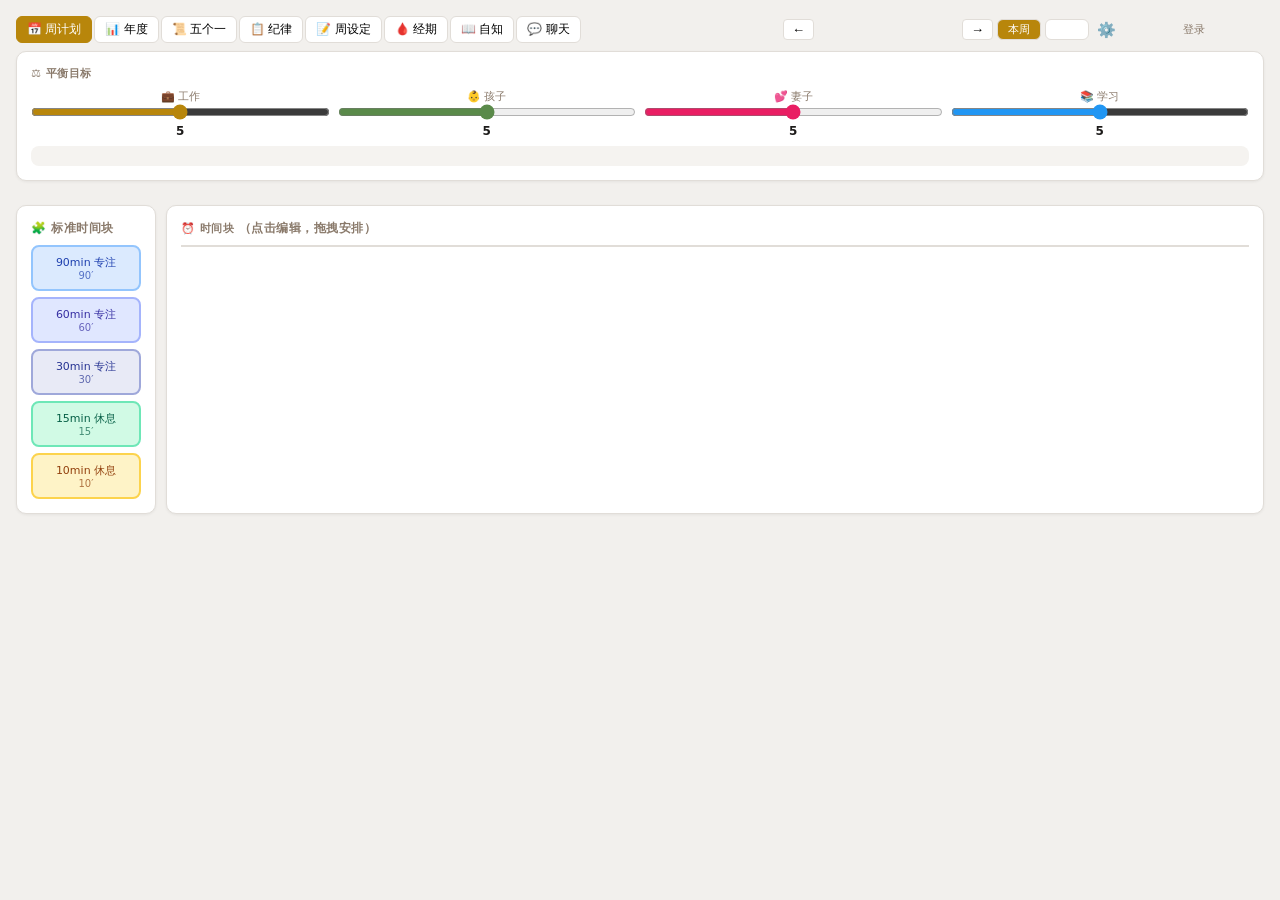
==== templates/index.html @ 62635a82 "初始化 A计划 移动端" ====
<!DOCTYPE html>
<html lang="zh-CN">
<head>
<meta charset="UTF-8">
<meta name="viewport" content="width=device-width, initial-scale=1.0, maximum-scale=1.0, user-scalable=no, viewport-fit=cover">
<title>A计划 - 时间管理</title>
<meta name="description" content="个人时间管理与夫妻协作应用">
<meta name="theme-color" content="#b8860b">
<meta name="apple-mobile-web-app-capable" content="yes">
<meta name="apple-mobile-web-app-status-bar-style" content="black-translucent">
<meta name="apple-mobile-web-app-title" content="A计划">
<link rel="manifest" href="/static/manifest.json">
<link rel="apple-touch-icon" href="/static/icons/icon-192.png">
<link href="https://fonts.googleapis.com/css2?family=Inter:opsz@14..32&display=swap" rel="stylesheet">
<link rel="stylesheet" href="/static/mobile.css">
<style>
:root {
  --bg: #f2f0ed;
  --card: #ffffff;
  --border: #e1ddd8;
  --text: #1d1b1a;
  --text2: #8a7a6b;
  --accent: #b8860b;
  --accent2: #9a7209;
  --save-color: #5a8a4a;
  --hour-bg: #f5f3f0;
  --hour-text: #7a6b58;
  --up-color: #f0e6d3;
  --down-color: #f5e0d0;
  --radius: 10px;
  --shadow: 0 1px 3px rgba(0,0,0,0.06);
}
* { margin: 0; padding: 0; box-sizing: border-box; }
body { font-family: system-ui, -apple-system, BlinkMacSystemFont, 'Segoe UI', sans-serif; background: var(--bg); color: var(--text); padding: 16px; font-size: 13px; -webkit-font-smoothing: antialiased; }

/* Layout */
.app { max-width: 1440px; margin: 0 auto; }
.header { margin-bottom: 8px; }
.week-nav { display: flex; align-items: center; gap: 8px; }
.week-nav button { background: var(--card); border: 1px solid var(--border); border-radius: 6px; padding: 4px 12px; cursor: pointer; font-size: 14px; }
.week-nav button:hover { background: var(--hour-bg); }
.week-nav span { font-weight: 500; min-width: 140px; text-align: center; }
.btn-primary { background: var(--accent); color: white; border: none; border-radius: 8px; padding: 6px 16px; cursor: pointer; font-size: 13px; font-weight:500; transition:opacity 0.15s; }
.btn-primary:hover { opacity:0.85; }
.btn-save { background: var(--save-color); color: white; border: none; border-radius: 8px; padding: 6px 16px; cursor: pointer; font-size: 13px; font-weight:500; transition:opacity 0.15s; }
.btn-save:hover { opacity:0.85; }

/* Grid layout: 3 columns */
.main-grid { display: grid; grid-template-columns: 280px 1fr 220px; gap: 12px; margin-bottom: 12px; }

/* Cards */
.card { background: var(--card); border: 1px solid var(--border); border-radius: var(--radius); padding: 14px; box-shadow: var(--shadow); }
.card-title { font-size: 11px; font-weight: 600; text-transform: uppercase; letter-spacing: 0.5px; color: var(--text2); margin-bottom: 8px; }

/* Top3 & Rules */
textarea.textarea-full { width: 100%; border: none; resize: vertical; font-size: 13px; line-height: 1.5; outline: none; font-family: inherit; background: transparent; min-height: 60px; }
textarea.textarea-full:focus { background: var(--hour-bg); border-radius: 4px; }
.text-sm { font-size: 12px; color: var(--text2); }
.ex-input { width:32px; padding:1px 2px; border:1px solid var(--border); border-radius:3px; font-size:11px; background:var(--card); color:var(--text); text-align:center; }
.ex-input::-webkit-inner-spin-button, .ex-input::-webkit-outer-spin-button { -webkit-appearance:none; margin:0; }
.ex-input[type=number] { -moz-appearance:textfield; }

/* Time Block Grid - Column-based layout */
.time-grid-wrap { overflow: auto; }
.tg-header { display: grid; grid-template-columns: 50px repeat(7, 1fr); background: var(--hour-bg); border-bottom: 2px solid var(--border); position: sticky; top: 0; z-index: 10; }
.tg-body { display: grid; grid-template-columns: 50px repeat(7, 1fr); position: relative; max-height: 600px; overflow-y: auto; overflow-x: hidden; }
.tg-body::-webkit-scrollbar { width: 6px; }
.tg-body::-webkit-scrollbar-thumb { background: var(--border); border-radius: 3px; }
.grid-header { font-weight: 500; font-size: 11px; text-align: center; padding: 6px 4px; border: 1px solid var(--border); background: var(--hour-bg); color: var(--text2); }
.tg-day-col { position: relative; border-left: 1px solid var(--border); min-height: 1080px; }
.tg-day-col:first-child { border-left: none; }
.tg-hour-bg { height: 60px; border-bottom: 1px solid var(--border); }
.tg-hour-bg:nth-child(even) { background: rgba(0,0,0,0.015); }
.tg-block { position: absolute; left: 2px; right: 2px; border-radius: 6px; padding: 2px 6px; font-size: 11px; overflow: hidden; cursor: pointer; border: 1px solid rgba(0,0,0,0.1); z-index: 5; transition: box-shadow 0.15s; }
.tg-block:hover { box-shadow: 0 2px 8px rgba(0,0,0,0.15); z-index: 6; }
.tg-block .block-label { font-weight: 500; white-space: nowrap; overflow: hidden; text-overflow: ellipsis; }
.tg-block .block-time { font-size: 9px; opacity: 0.7; }
.tg-block.focus_90 { background: #dbeafe; color: #1e40af; }
.tg-block.focus_60 { background: #e0e7ff; color: #3730a3; }
.tg-block.focus_30 { background: #e8eaf6; color: #283593; }
.tg-block.rest_15 { background: #d1fae5; color: #065f46; }
.tg-block.rest_10 { background: #fef3c7; color: #92400e; }
.tg-day-col.drag-over { background: rgba(184,134,11,0.05); }
.tg-snap-indicator { position: absolute; left: 0; right: 0; height: 2px; background: var(--accent); z-index: 8; pointer-events: none; box-shadow: 0 0 6px rgba(184,134,11,0.5); }
.tg-block .block-delete { display: none; position: absolute; top: -6px; right: -6px; width: 18px; height: 18px; border-radius: 50%; background: #ef4444; color: #fff; border: none; cursor: pointer; align-items: center; justify-content: center; font-size: 11px; line-height: 1; z-index: 10; padding: 0; box-shadow: 0 1px 3px rgba(0,0,0,0.3); }
.tg-block:hover .block-delete { display: flex; }
.tg-block.dragging { opacity: 0.4; }

/* Right sidebar */
.side-section { margin-bottom: 12px; }
.principle-item { padding: 6px 0; border-bottom: 1px solid var(--border); }
.principle-item:last-child { border-bottom: none; }
.principle-cat { font-size: 10px; font-weight: 600; color: var(--accent); text-transform: uppercase; }
.principle-content { font-size: 12px; margin-top: 2px; }
.principle-content textarea { width: 100%; border: none; resize: vertical; font-size: 12px; outline: none; font-family: inherit; background: transparent; min-height: 24px; }
.principle-content textarea:focus { background: var(--hour-bg); border-radius: 4px; }

/* Tabs */
.tabs { display: flex; gap: 4px; }
.tab-btn { padding: 6px 14px; border: 1px solid var(--border); background: var(--card); border-radius: 6px; cursor: pointer; font-size: 13px; }
.tab-btn.active { background: var(--accent); color: white; border-color: var(--accent); }
.tab-content { display: none; }
.tab-content.active { display: block; }
#tab-chat.active { display: flex; }

/* Annual list drag & drop */
.annual-list { min-height: 60px; }
.annual-item { display: flex; align-items: center; gap: 8px; padding: 6px 8px; border: 1px solid var(--border); border-radius: 6px; margin-bottom: 4px; background: var(--card); cursor: default; }
.annual-item:hover { background: var(--hour-bg); }
.annual-item.dragging { opacity: 0.4; }
.annual-item.drag-over { border-color: var(--accent); border-style: dashed; }
.drag-handle { cursor: grab; color: var(--text2); font-size: 16px; user-select: none; flex-shrink: 0; }
.drag-handle:active { cursor: grabbing; }
.annual-item textarea { flex: 1; border: none; resize: vertical; font-size: 13px; line-height: 1.5; outline: none; font-family: inherit; background: transparent; min-height: 24px; }
.annual-item textarea:focus { background: var(--bg); border-radius: 4px; }
.btn-remove { cursor: pointer; color: #ef4444; font-size: 16px; background: none; border: none; flex-shrink: 0; padding: 0 4px; }
.btn-remove:hover { color: #dc2626; }

/* Settings Modal */
.modal-overlay { display:none; position:fixed; inset:0; background:rgba(0,0,0,0.25); backdrop-filter:blur(2px); z-index:200; align-items:center; justify-content:center; }
.modal-overlay.show { display:flex; }
.modal { background:var(--card); border-radius:14px; padding:24px; max-width:540px; width:90%; max-height:80vh; overflow-y:auto; box-shadow:0 8px 40px rgba(0,0,0,0.12); border:1px solid var(--border); }
.modal h2 { font-size:17px; font-weight:600; margin-bottom:20px; }
.setting-group { margin-bottom:20px; }
.setting-group-title { font-size:11px; font-weight:600; text-transform:uppercase; letter-spacing:0.5px; color:var(--text2); margin-bottom:8px; }
.setting-row { display:flex; align-items:center; justify-content:space-between; padding:8px 0; border-bottom:1px solid var(--border); }
.setting-row:last-child { border-bottom:none; }
.setting-row label { font-size:13px; font-weight:450; }
.setting-row input, .setting-row select { width:100px; padding:6px 8px; border:1px solid var(--border); border-radius:6px; font-size:13px; font-family:inherit; background:var(--card); color:var(--text); }
.day-checkboxes { display:flex; gap:6px; }
.day-checkboxes label { font-size:12px; display:flex; align-items:center; gap:3px; cursor:pointer; padding:3px 6px; border-radius:6px; background:var(--hour-bg); }
.day-checkboxes input { width:auto; }

/* Toast */
.toast { position: fixed; bottom: 20px; right: 20px; background: #1a1d23; color: white; padding: 8px 16px; border-radius: 8px; font-size: 13px; opacity: 0; transition: opacity 0.3s; z-index: 100; }
.toast.show { opacity: 1; }

/* Current time indicator */
.now-line { position: absolute; left: 50px; right: 0; height: 0; border-top: 2px solid #ef4444; z-index: 5; pointer-events: none; }
.now-line::before { content: ''; position: absolute; left: -4px; top: -4px; width: 8px; height: 8px; background: #ef4444; border-radius: 50%; }

/* Legacy cell content - hidden in new layout */
.cell-content { display: none; }

/* Sync button */
.sync-btn { user-select: none; }
.sync-btn:hover { opacity: 0.8; transform: scale(1.1); }
.sync-btn:active { transform: scale(0.95); }

/* Cycle / PMS */
.pms-banner { margin-bottom:12px; border-left:4px solid #e91e63; background:#fdf2f4; }
.pms-banner .card-title { color:#c62828; }
.cycle-phase-box { display:flex; align-items:center; gap:10px; padding:10px 14px; border-radius:8px; margin-bottom:10px; font-size:13px; }
.cycle-phase-box.menstrual { background:#fce4ec; }
.cycle-phase-box.follicular { background:#e8f5e9; }
.cycle-phase-box.luteal { background:#f3e5f5; }
.cycle-phase-box.pms { background:#fce4ec; border-left:4px solid #e91e63; }
.cycle-phase-box.ovulatory { background:#fff3e0; }
.cycle-day { aspect-ratio:1; border-radius:6px; display:flex; flex-direction:column; align-items:center; justify-content:center; font-size:11px; position:relative; transition:transform 0.1s; cursor:default; }
.cycle-day:hover { transform:scale(1.1); z-index:10; }
.cycle-day.today { outline:2px solid #e53935; outline-offset:-2px; box-shadow:0 0 0 1px #e53935; }
.countdown-number { font-size:64px; font-weight:800; line-height:1; color:#e53935; animation:countdownFlip 0.6s ease-out; letter-spacing:-2px; }
@keyframes countdownFlip {
  0% { transform:scale(0.3) rotateX(90deg); opacity:0.3; }
  50% { transform:scale(1.2) rotateX(0deg); opacity:1; }
  100% { transform:scale(1) rotateX(0deg); }
}

/* Empty state for weeks */
.week-link { cursor: pointer; padding: 4px 8px; border-radius: 4px; }
.week-link:hover { background: var(--hour-bg); }

/* Chat */
.chat-msg { max-width:80%; padding:8px 12px; border-radius:12px; font-size:13px; line-height:1.5; word-break:break-word; }
.chat-msg.me { align-self:flex-end; background:var(--accent); color:#fff; border-bottom-right-radius:4px; }
.chat-msg.other { align-self:flex-start; background:var(--hour-bg); color:var(--text); border-bottom-left-radius:4px; }
.chat-msg .meta { font-size:10px; opacity:0.7; margin-top:4px; }
.chat-msg.me .meta { text-align:right; }
.chat-msg.other .meta { text-align:left; }
.chat-analysis-card { padding:12px; margin-bottom:8px; border-radius:8px; font-size:12px; line-height:1.5; }
.chat-analysis-card .score { font-size:24px; font-weight:700; text-align:center; }
.tag { display:inline-block; padding:2px 8px; border-radius:10px; font-size:11px; margin:2px; }
.chat-analysis-card .pattern { padding:6px 8px; margin:4px 0; border-left:3px solid; border-radius:4px; font-size:12px; }
.chat-analysis-card .suggestion { padding:8px; margin:6px 0; border-radius:6px; background:var(--bg); font-size:12px; border-left:3px solid var(--save-color); }

/* Voice Recording */
.voice-btn { display:flex;align-items:center;justify-content:center;width:36px;height:36px;border-radius:50%;border:1px solid var(--border);background:var(--card);cursor:pointer;font-size:16px;transition:all 0.2s;flex-shrink:0; }
.voice-btn:hover { background:var(--hour-bg); }
.voice-btn.recording { background:#e53935;color:#fff;border-color:#e53935;animation:voice-pulse 1s infinite; }
@keyframes voice-pulse { 0%,100%{box-shadow:0 0 0 0 rgba(229,57,53,0.4)} 50%{box-shadow:0 0 0 8px rgba(229,57,53,0)} }
.voice-timer { font-size:13px;font-weight:600;color:#e53935;font-variant-numeric:tabular-nums;min-width:40px; }
.voice-preview { display:flex;align-items:center;gap:8px;padding:6px 10px;background:var(--hour-bg);border-radius:8px;font-size:12px;flex:1; }
.voice-preview audio { height:32px;flex:1;min-width:0; }
.voice-msg { display:flex;align-items:flex-start;gap:8px;max-width:80%;padding:8px 12px;border-radius:12px;font-size:13px;line-height:1.5; }
.voice-msg.me { align-self:flex-end;background:var(--accent);color:#fff;border-bottom-right-radius:4px;flex-direction:row-reverse; }
.voice-msg.other { align-self:flex-start;background:var(--hour-bg);color:var(--text);border-bottom-left-radius:4px; }
.voice-msg audio { height:32px;flex:1;min-width:120px;border-radius:4px; }
.voice-msg audio::-webkit-media-controls-panel { background:transparent; }
.voice-msg .voice-trans { font-size:11px;opacity:0.85;margin-top:2px;word-break:break-word; }
.voice-msg .meta { font-size:10px;opacity:0.7;margin-top:2px; }
.voice-btn-wrapper { display:flex;align-items:center;gap:4px; }

/* Face-to-Face */
.ftf-bar { display:flex;align-items:center;gap:8px;padding:6px 10px;background:#f3e5f5;border-bottom:1px solid #ce93d8;font-size:12px;border-radius:8px 8px 0 0; }
.ftf-bar.active { background:#fce4ec;border-color:#e57373; }
.ftf-speaker-btn { padding:3px 10px;border-radius:12px;border:1px solid #ce93d8;background:#fff;cursor:pointer;font-size:11px;font-weight:500;transition:all 0.2s; }
.ftf-speaker-btn.male { border-color:#90caf9;color:#1565c0; }
.ftf-speaker-btn.female { border-color:#f48fb1;color:#c62828; }
.ftf-speaker-btn.active { background:#ce93d8;color:#fff; }
.ftf-speaker-btn.male.active { background:#1565c0;color:#fff; }
.ftf-speaker-btn.female.active { background:#c62828;color:#fff; }
.ftf-rec-btn { width:48px;height:48px;border-radius:50%;border:none;cursor:pointer;font-size:20px;transition:all 0.2s;flex-shrink:0; }
.ftf-rec-btn.idle { background:#e53935;color:#fff; }
.ftf-rec-btn.idle:hover { transform:scale(1.05); }
.ftf-rec-btn.recording { background:#b71c1c;color:#fff;animation:voice-pulse 1s infinite; }
.ftf-transcript-area { flex:1;overflow-y:auto;padding:6px 8px;display:flex;flex-direction:column;gap:4px;font-size:12px; }
.ftf-utterance { padding:4px 8px;border-radius:6px;max-width:85%; }
.ftf-utterance.male { align-self:flex-start;background:#e3f2fd;border-left:3px solid #1565c0; }
.ftf-utterance.female { align-self:flex-end;background:#fce4ec;border-right:3px solid #c62828; }
.ftf-utterance .speaker-label { font-size:10px;font-weight:600;opacity:0.7; }
.ftf-utterance .text { margin-top:1px; }
.ftf-msg { display:flex;align-items:center;gap:6px;padding:6px 8px;border-radius:6px;margin:2px 0;font-size:12px;border:1px solid var(--border);cursor:pointer;transition:background 0.1s; }
.ftf-msg:hover { background:var(--hour-bg); }
.ftf-msg.selected { border-color:#8e44ad;background:#f3e5f5; }
.ftf-msg .ftf-check { width:16px;height:16px;accent-color:#8e44ad;cursor:pointer;flex-shrink:0; }

/* FTF Recording View */
.ftf-rec-view { display:none;flex-direction:column;align-items:center;justify-content:center;flex:1;padding:20px;gap:12px;background:linear-gradient(180deg,#1a1a2e 0%,#16213e 100%); }
.ftf-rec-view .rec-header { display:flex;align-items:center;gap:12px;width:100%;max-width:400px; }
.ftf-rec-view .rec-speaker-btn { padding:6px 16px;border-radius:20px;border:1px solid rgba(255,255,255,0.3);background:rgba(255,255,255,0.1);color:#fff;cursor:pointer;font-size:12px;font-weight:500;transition:all 0.2s; }
.ftf-rec-view .rec-speaker-btn.male { border-color:rgba(100,180,255,0.5);color:#90caf9; }
.ftf-rec-view .rec-speaker-btn.female { border-color:rgba(255,100,150,0.5);color:#f48fb1; }
.ftf-rec-view .rec-speaker-btn.male.active { background:rgba(100,180,255,0.2); }
.ftf-rec-view .rec-speaker-btn.female.active { background:rgba(255,100,150,0.2); }
.ftf-rec-view .rec-timer { flex:1;text-align:center;font-size:32px;font-weight:300;color:#fff;letter-spacing:2px;font-variant-numeric:tabular-nums; }
.ftf-rec-view .rec-end-btn { width:44px;height:44px;border-radius:50%;border:3px solid #e53935;background:rgba(229,57,53,0.2);color:#e53935;font-size:18px;cursor:pointer;display:flex;align-items:center;justify-content:center;transition:all 0.2s;flex-shrink:0; }
.ftf-rec-view .rec-end-btn:hover { background:rgba(229,57,53,0.4);transform:scale(1.05); }
.ftf-rec-view .rec-waveform { width:100%;max-width:400px;height:160px;border-radius:12px;background:rgba(255,255,255,0.03);overflow:hidden; }
.ftf-rec-view .rec-waveform canvas { width:100%;height:100%; }
.ftf-rec-view .rec-transcript { width:100%;max-width:400px;max-height:120px;overflow-y:auto;padding:8px 12px;border-radius:8px;background:rgba(255,255,255,0.05);color:rgba(255,255,255,0.8);font-size:12px;line-height:1.6;min-height:40px; }
.ftf-rec-view .rec-transcript .interim { color:rgba(255,255,255,0.4);font-style:italic; }
.ftf-rec-view .rec-transcript .final { color:rgba(255,255,255,0.8); }

/* Responsive */
@media (max-width: 1024px) {
  .main-grid { grid-template-columns: 1fr; }
}
@media (max-width: 768px) {
  #tab-chat { flex-direction:column !important; }
  #tab-chat #chatAnalysis { width:100% !important; max-height:40vh; border-top:1px solid var(--border); }
  #chatTagBar { padding:4px 8px; font-size:11px; }
}

/* ── Palette preset blocks (draggable) ── */
.palette-preset { padding:8px 12px; border-radius:8px; cursor:grab; font-size:11px; font-weight:500; text-align:center; user-select:none; border:2px solid transparent; transition:all 0.15s; }
.palette-preset:active { cursor:grabbing; }
.palette-preset:hover { transform:translateY(-1px); box-shadow:0 2px 8px rgba(0,0,0,0.12); }
.palette-preset.focus-90 { background:#dbeafe; color:#1e40af; border-color:#93c5fd; }
.palette-preset.focus-60 { background:#e0e7ff; color:#3730a3; border-color:#a5b4fc; }
.palette-preset.focus-30 { background:#e8eaf6; color:#283593; border-color:#9fa8da; }
.palette-preset.rest-15 { background:#d1fae5; color:#065f46; border-color:#6ee7b7; }
.palette-preset.rest-10 { background:#fef3c7; color:#92400e; border-color:#fcd34d; }
.palette-preset .duration-badge { font-size:10px; opacity:0.7; font-weight:400; display:block; }
.palette-drop-zone { box-shadow:inset 0 0 0 2px var(--accent) !important; border-radius:3px; }
</style>
</head>
<body>
<!-- 移动端头部 -->
<div class="mobile-header" id="mobileHeader">
  <div class="mobile-header-title" id="mobileHeaderTitle">📅 周计划</div>
  <div class="mobile-header-actions">
    <button class="mobile-header-btn" onclick="saveAll()" title="保存">💾</button>
    <button class="mobile-header-btn" onclick="openSettings()" title="设置">⚙️</button>
  </div>
</div>

<!-- 移动端底部导航 -->
<div class="mobile-bottom-nav" id="mobileBottomNav">
  <div class="nav-item active" data-tab="week" onclick="switchMobileTab('week', this)">
    <span class="nav-icon">📅</span>
    <span class="nav-label">周计划</span>
  </div>
  <div class="nav-item" data-tab="annual" onclick="switchMobileTab('annual', this)">
    <span class="nav-icon">📊</span>
    <span class="nav-label">年度</span>
  </div>
  <div class="nav-item" data-tab="chat" onclick="switchMobileTab('chat', this)">
    <span class="nav-icon">💬</span>
    <span class="nav-label">聊天</span>
  </div>
  <div class="nav-item" data-tab="cycle" onclick="switchMobileTab('cycle', this)">
    <span class="nav-icon">🩸</span>
    <span class="nav-label">经期</span>
  </div>
  <div class="nav-item" data-tab="more" onclick="switchMobileTab('more', this)">
    <span class="nav-icon">☰</span>
    <span class="nav-label">更多</span>
  </div>
</div>

<!-- 移动端更多菜单弹窗 -->
<div id="mobileMoreMenu" class="modal-overlay" style="align-items:flex-end;">
  <div class="modal" style="border-radius:16px 16px 0 0;max-height:70vh;margin:0;position:fixed;bottom:60px;left:0;right:0;">
    <div style="padding:16px;">
      <div style="width:40px;height:4px;background:var(--border);border-radius:2px;margin:0 auto 16px;"></div>
      <div style="display:grid;grid-template-columns:repeat(4,1fr);gap:12px;">
        <div class="nav-item" onclick="switchMobileTab('principles', this);closeMobileMoreMenu();">
          <span class="nav-icon">📜</span>
          <span class="nav-label">五个一</span>
        </div>
        <div class="nav-item" onclick="switchMobileTab('discipline', this);closeMobileMoreMenu();">
          <span class="nav-icon">📋</span>
          <span class="nav-label">纪律</span>
        </div>
        <div class="nav-item" onclick="switchMobileTab('weekconfig', this);closeMobileMoreMenu();">
          <span class="nav-icon">📝</span>
          <span class="nav-label">周设定</span>
        </div>
        <div class="nav-item" onclick="switchMobileTab('selfknow', this);closeMobileMoreMenu();">
          <span class="nav-icon">📖</span>
          <span class="nav-label">自知</span>
        </div>
        <div class="nav-item" onclick="switchMobileTab('couple-goals', this);closeMobileMoreMenu();">
          <span class="nav-icon">🎯</span>
          <span class="nav-label">夫妻目标</span>
        </div>
        <div class="nav-item" onclick="switchMobileTab('couple-calendar', this);closeMobileMoreMenu();">
          <span class="nav-icon">📅</span>
          <span class="nav-label">共同日历</span>
        </div>
        <div class="nav-item" onclick="switchMobileTab('agreements', this);closeMobileMoreMenu();">
          <span class="nav-icon">🤝</span>
          <span class="nav-label">夫妻约定</span>
        </div>
        <div class="nav-item" onclick="openSettings();closeMobileMoreMenu();">
          <span class="nav-icon">⚙️</span>
          <span class="nav-label">设置</span>
        </div>
      </div>
    </div>
  </div>
</div>

<!-- Toast 通知 -->
<div id="mobileToast" class="mobile-toast"></div>
<div class="app">
  <!-- Header + Tabs merged -->
  <div class="header" style="display:flex;align-items:center;gap:8px;flex-wrap:wrap;">
    <div class="tabs" style="display:flex;gap:2px;flex-wrap:wrap;">
      <button class="tab-btn active" onclick="switchTab('week', this)" style="padding:4px 10px;font-size:12px;">📅 周计划</button>
      <button class="tab-btn" onclick="switchTab('annual', this)" style="padding:4px 10px;font-size:12px;">📊 年度</button>
      <button class="tab-btn" onclick="switchTab('principles', this)" style="padding:4px 10px;font-size:12px;">📜 五个一</button>
      <button class="tab-btn" onclick="switchTab('discipline', this)" style="padding:4px 10px;font-size:12px;">📋 纪律</button>
      <button class="tab-btn" onclick="switchTab('weekconfig', this)" style="padding:4px 10px;font-size:12px;">📝 周设定</button>
      <button class="tab-btn" onclick="switchTab('cycle', this)" style="padding:4px 10px;font-size:12px;">🩸 经期</button>
      <button class="tab-btn" onclick="switchTab('selfknow', this)" style="padding:4px 10px;font-size:12px;">📖 自知</button>
      <button class="tab-btn" onclick="switchTab('chat', this)" style="padding:4px 10px;font-size:12px;">💬 聊天</button>
    </div>
    <div class="week-nav" style="display:flex;align-items:center;gap:4px;margin-left:auto;font-size:12px;">
      <button onclick="navWeek(-1)" style="background:var(--card);border:1px solid var(--border);border-radius:4px;padding:2px 8px;cursor:pointer;font-size:13px;">←</button>
      <span id="weekDisplay" style="font-size:11px;white-space:nowrap;"></span>
      <button onclick="navWeek(1)" style="background:var(--card);border:1px solid var(--border);border-radius:4px;padding:2px 8px;cursor:pointer;font-size:13px;">→</button>
      <button onclick="goToday()" class="btn-primary" style="padding:2px 10px;font-size:11px;background:var(--accent);color:#fff;">本周</button>
      <button onclick="saveAll()" class="btn-save" style="padding:2px 10px;font-size:11px;">保存</button>
      <span id="autoSaveIndicator" style="font-size:10px;color:var(--text2);display:none;">⏺</span>
      <button onclick="openSettings()" style="background:none;border:none;cursor:pointer;font-size:15px;padding:1px 4px;" title="设置">⚙️</button>
      <span id="authDisplay" style="font-size:11px;color:var(--text2);cursor:pointer;white-space:nowrap;" onclick="showLogin()">登录</span>
    </div>
  </div>

  <!-- Tab: Week Plan -->
  <div id="tab-week" class="tab-content active">

    <!-- Balance Section -->
    <div class="card" style="margin-bottom:12px;">
      <div class="card-title">⚖️ 平衡目标</div>
      <div style="display:grid;grid-template-columns:repeat(4,1fr);gap:8px;margin-bottom:8px;">
        <div style="text-align:center;">
          <div style="font-size:11px;color:var(--text2);">💼 工作</div>
          <input type="range" class="balance-slider" data-dim="work" min="0" max="10" value="5" style="width:100%;accent-color:var(--accent);">
          <span class="balance-val" style="font-size:12px;font-weight:600;">5</span>
        </div>
        <div style="text-align:center;">
          <div style="font-size:11px;color:var(--text2);">👶 孩子</div>
          <input type="range" class="balance-slider" data-dim="kids" min="0" max="10" value="5" style="width:100%;accent-color:var(--save-color);">
          <span class="balance-val" style="font-size:12px;font-weight:600;">5</span>
        </div>
        <div style="text-align:center;">
          <div style="font-size:11px;color:var(--text2);">💕 妻子</div>
          <input type="range" class="balance-slider" data-dim="wife" min="0" max="10" value="5" style="width:100%;accent-color:#e91e63;">
          <span class="balance-val" style="font-size:12px;font-weight:600;">5</span>
        </div>
        <div style="text-align:center;">
          <div style="font-size:11px;color:var(--text2);">📚 学习</div>
          <input type="range" class="balance-slider" data-dim="learn" min="0" max="10" value="5" style="width:100%;accent-color:#2196f3;">
          <span class="balance-val" style="font-size:12px;font-weight:600;">5</span>
        </div>
      </div>
      <div id="balanceAdvice" style="background:var(--hour-bg);border-radius:8px;padding:10px 14px;font-size:12px;line-height:1.6;color:var(--text);"></div>
    </div>

    <!-- Partner + AI toolbar -->
    <div style="display:flex;gap:8px;margin-bottom:12px;" id="partnerToolbar">
      <button id="togglePartnerView" onclick="togglePartnerView()" class="btn-primary" style="background:var(--text2);display:none;font-size:12px;">👥 伴侣日程</button>
      <button onclick="requestAiAdvice()" style="background:var(--card);border:1px solid var(--border);border-radius:8px;padding:6px 14px;cursor:pointer;font-size:12px;display:none;" id="aiAdviceBtn">🤖 AI 生活建议</button>
    </div>
    <div id="aiAdviceResult" class="card" style="display:none;margin-bottom:12px;border-left:4px solid var(--accent);">
      <div class="card-title">🤖 AI 建议</div>
      <div id="aiAdviceContent" style="font-size:13px;line-height:1.7;"></div>
    </div>
    <div id="partnerScheduleCard" class="card" style="display:none;margin-bottom:12px;">
      <div class="card-title">👥 双方同步概览</div>
      <div id="partnerScheduleContent" style="font-size:12px;line-height:1.6;"></div>
    </div>

    <!-- PMS Alert Banner -->
    <div id="pmsAlert" class="card pms-banner" style="display:none;">
      <div class="card-title">🩸 经前综合征预警期</div>
      <div id="pmsSuggestion" style="font-size:13px;line-height:1.6;"></div>
    </div>

    <!-- Preset Block Palette + Time Grid side by side -->
    <div style="display:flex;gap:10px;margin-bottom:12px;">
      <div class="card" style="margin:0;width:140px;flex-shrink:0;align-self:flex-start;">
        <div class="card-title" style="margin-bottom:8px;font-size:12px;">🧩 标准时间块</div>
        <div style="display:flex;flex-direction:column;gap:6px;">
          <div class="palette-preset focus-90" draggable="true"
            ondragstart="paletteDragStart(event,'focus_90',90,'90min 专注')">
            90min 专注 <span class="duration-badge">90′</span>
          </div>
          <div class="palette-preset focus-60" draggable="true"
            ondragstart="paletteDragStart(event,'focus_60',60,'60min 专注')">
            60min 专注 <span class="duration-badge">60′</span>
          </div>
          <div class="palette-preset focus-30" draggable="true"
            ondragstart="paletteDragStart(event,'focus_30',30,'30min 专注')">
            30min 专注 <span class="duration-badge">30′</span>
          </div>
          <div class="palette-preset rest-15" draggable="true"
            ondragstart="paletteDragStart(event,'rest_15',15,'15min 休息')">
            15min 休息 <span class="duration-badge">15′</span>
          </div>
          <div class="palette-preset rest-10" draggable="true"
            ondragstart="paletteDragStart(event,'rest_10',10,'10min 休息')">
            10min 休息 <span class="duration-badge">10′</span>
          </div>
        </div>
      </div>

      <!-- Time Block Grid -->
      <div class="card" style="margin:0;flex:1;">
        <div class="card-title" style="margin-bottom:8px;">⏰ 时间块 <span class="text-sm">（点击编辑，拖拽安排）</span></div>
        <div class="time-grid-wrap">
          <div class="tg-header" id="tgHeader"></div>
          <div class="tg-body" id="tgBody"></div>
        </div>
      </div>
    </div>
  </div>

  <!-- Tab: Annual Plan -->
  <div id="tab-annual" class="tab-content">
    <!-- Annual Timeline -->
    <div class="card" style="margin-bottom:12px;">
      <div class="card-title">📅 年度时间轴</div>
      <div id="annualTimeline" style="padding:4px 0;"></div>
    </div>
    <!-- Countdown Card -->
    <div class="card" style="margin-bottom:12px;" id="countdownCard">
      <div id="annualCountdown" style="text-align:center;"></div>
    </div>
    <!-- Goals -->
    <div class="card">
      <div class="card-title">📊 年度战略规划 <span class="text-sm">（拖动 ⠿ 调整优先级）</span></div>
      <div id="annualEditor" class="annual-list"></div>
      <div style="display:flex;gap:8px;margin-top:8px;">
        <button onclick="addAnnualItem()" class="btn-primary">+ 新增事项</button>
        <button onclick="saveAnnual()" class="btn-save">💾 保存</button>
      </div>
    </div>
  </div>

  <!-- Tab: Principles (五个一) -->
  <div id="tab-principles" class="tab-content">
    <div class="card">
      <div class="card-title">📜 五个一</div>
      <div id="principlesEditor"></div>
      <button onclick="savePrinciples()" class="btn-primary" style="margin-top:8px;">保存</button>
    </div>
  </div>

  <!-- Tab: Discipline -->
  <div id="tab-discipline" class="tab-content">
    <div class="card">
      <div class="card-title">📋 纪律 <span class="text-sm">— 本周遵循的原则与行为准则</span></div>
      <textarea id="rules" class="textarea-full" rows="20" placeholder="写下本周要遵循的纪律和原则...

例如：
• 工作日5:30起床
• 每天陪孩子30分钟
• 每周和妻子有一次深度对话
• 不刷短视频
• 每日15分钟冥想
• 工作90min+休息15min节奏"></textarea>
      <div style="margin-top:12px;display:flex;gap:8px;">
        <button onclick="saveAll()" class="btn-save">💾 保存</button>
      </div>
    </div>
  </div>

  <!-- Tab: Week Config -->
  <div id="tab-weekconfig" class="tab-content">
    <div class="main-grid" style="grid-template-columns:1fr 1fr;">
      <div class="card">
        <div class="card-title">🎯 Top 3 优先级</div>
        <textarea id="top3" class="textarea-full" rows="4" placeholder="本周最重要的三件事..."></textarea>
      </div>
      <div class="card">
        <div class="card-title">🏷️ 本周主题</div>
        <textarea id="theme" class="textarea-full" rows="1" placeholder="如：世事练达"></textarea>
        <div class="card-title" style="margin-top:12px;">🚫 Stop List / Anti-ADHD</div>
        <textarea id="antiAdhd" class="textarea-full" rows="3" placeholder="每日检查手机使用时间、不追热点..."></textarea>
      </div>
    </div>
    <div class="main-grid" style="grid-template-columns:1fr 1fr;margin-top:12px;">
      <div class="card">
        <div class="card-title">🏃 运动 <span class="text-sm" id="exerciseProgressText">0 / 100 min</span></div>
        <div style="display:flex;align-items:center;gap:4px;font-size:11px;flex-wrap:wrap;">
          <span>目标</span><input id="exerciseTarget" type="number" value="100" style="width:36px;padding:1px 2px;border:1px solid var(--border);border-radius:3px;font-size:11px;background:var(--card);color:var(--text);">
          <span id="exerciseInputs" style="display:flex;gap:4px;flex:1;justify-content:space-between;"></span>
          <span id="exercisePercent" style="color:var(--text2);min-width:30px;">0%</span>
        </div>
        <div style="background:var(--hour-bg);border-radius:4px;height:6px;overflow:hidden;margin-top:3px;">
          <div id="exerciseBar" style="background:var(--save-color);height:100%;width:0%;border-radius:4px;transition:width 0.3s;"></div>
        </div>
      </div>
      <div class="card">
        <div class="card-title">📝 周备忘</div>
        <textarea id="weeklyNote" class="textarea-full" rows="6" placeholder="其他备忘事项..."></textarea>
      </div>
    </div>
    <div style="margin-top:12px;display:flex;gap:8px;justify-content:flex-end;">
      <button onclick="saveAll()" class="btn-save">💾 保存</button>
    </div>
  </div>

  <!-- Tab: Cycle -->
  <div id="tab-cycle" class="tab-content">
    <div class="main-grid" style="grid-template-columns:1fr 1fr;">
      <div class="card">
        <div class="card-title"><span id="cycleTitleIcon">🩸</span> <span id="cycleStatusTitle">当前周期状态</span></div>
        <div id="cycleStatus">
          <div style="font-size:13px;color:var(--text2);padding:20px;text-align:center;">没有经期记录，点击右侧开始记录</div>
        </div>

        <div class="card-title" style="margin-top:12px;">📅 预测</div>
        <div id="cyclePredictions" style="font-size:13px;line-height:1.8;">
          <div style="color:var(--text2);">需要经期记录才能预测</div>
        </div>
      </div>

      <div class="card">
        <div class="card-title">➕ <span id="cycleRecordTitle">记录经期</span></div>
        <div style="display:flex;flex-direction:column;gap:8px;font-size:13px;">
          <div style="display:flex;align-items:center;gap:8px;">
            <label style="min-width:70px;">开始日期</label>
            <input id="cycleStartDate" type="date" style="flex:1;padding:4px 8px;border:1px solid var(--border);border-radius:4px;font-size:13px;font-family:inherit;background:var(--card);color:var(--text);">
          </div>
          <div style="display:flex;align-items:center;gap:8px;">
            <label style="min-width:70px;">经期天数</label>
            <input id="cyclePeriodLength" type="number" value="5" min="1" max="15" style="width:60px;padding:4px 8px;border:1px solid var(--border);border-radius:4px;font-size:13px;">
          </div>
          <div style="display:flex;align-items:center;gap:8px;">
            <label style="min-width:70px;">周期天数</label>
            <input id="cycleLength" type="number" value="28" min="20" max="45" style="width:60px;padding:4px 8px;border:1px solid var(--border);border-radius:4px;font-size:13px;">
          </div>
          <div style="display:flex;align-items:center;gap:8px;">
            <label style="min-width:70px;">备注</label>
            <input id="cycleNotes" type="text" placeholder="情绪、身体状态..." style="flex:1;padding:4px 8px;border:1px solid var(--border);border-radius:4px;font-size:13px;font-family:inherit;background:var(--card);color:var(--text);">
          </div>
          <button onclick="saveCycleRecord()" class="btn-save">💾 保存记录</button>
        </div>

        <div class="card-title" style="margin-top:12px;">📋 历史记录</div>
        <div id="cycleHistory" style="font-size:13px;max-height:200px;overflow-y:auto;"></div>
      </div>
    </div>

    <div class="card" style="margin-top:12px;">
      <div class="card-title">💡 各阶段行为建议</div>
      <div style="display:grid;grid-template-columns:repeat(auto-fit,minmax(200px,1fr));gap:8px;font-size:12px;line-height:1.5;">
        <div style="background:#fce4ec;padding:8px 10px;border-radius:6px;"><strong>经期（第1-5天）：</strong>多休息，避免劳累，准备暖宝宝和红糖水</div>
        <div style="background:#e8f5e9;padding:8px 10px;border-radius:6px;"><strong>卵泡期（第6-13天）：</strong>精力充沛，适合共同规划、深度交流</div>
        <div style="background:#fff3e0;padding:8px 10px;border-radius:6px;"><strong>排卵期（第14天）：</strong>情绪积极，适合约会和亲密互动</div>
        <div style="background:#f3e5f5;padding:8px 10px;border-radius:6px;"><strong>黄体期（第15-28天）：</strong>易疲劳烦躁，多包容，避免争论敏感话题</div>
      </div>
    </div>

    <!-- Monthly Timeline Card -->
    <div class="card" style="margin-top:12px;" id="monthlyTimelineCard">
      <div class="card-title">📅 月度周期时间轴</div>
      <div id="monthlyTimeline" style="font-size:13px;color:var(--text2);text-align:center;padding:20px 0;">记录经期后显示</div>
    </div>
  </div>

  <!-- Tab: Self-Knowledge -->
  <div id="tab-selfknow" class="tab-content">
    <div class="card">
      <div class="card-title">📖 人必要自知</div>
      <div id="selfknowEditor"></div>
      <button onclick="saveSelfKnowledge()" class="btn-primary" style="margin-top:8px;">保存</button>
    </div>
  </div>

  <!-- Tab: Chat (side-by-side) -->
  <div id="tab-chat" class="tab-content" style="flex-direction:row;height:calc(100vh - 60px);gap:0;">
    <!-- Left: chat messages + input -->
    <div style="flex:1;display:flex;flex-direction:column;min-width:0;border-right:1px solid var(--border);">
      <!-- Face-to-Face bar -->
      <div id="ftfBar" class="ftf-bar" style="display:none;">
        <button id="ftfSpeakerBtn" class="ftf-speaker-btn male active" onclick="toggleFtfSpeaker()">👨 永鑫</button>
        <button id="ftfStartBtn" class="ftf-rec-btn idle" onclick="startFtfRecording()" title="开始录音">🎤</button>
        <span style="font-size:11px;color:var(--text2);flex:1;">点击🎤开始，切换发言人</span>
        <button id="ftfEndBtn" class="btn-primary" style="padding:3px 10px;font-size:11px;background:#e53935;display:none;" onclick="stopFtfRecording()">⏹ 结束</button>
        <div id="ftfSrWarn" style="display:none;width:100%;font-size:10px;color:#e65100;padding:2px 4px;">⚠️ 语音转文字不可用，录音后可手动输入文字</div>
      </div>
      <!-- Chat messages -->
      <div id="chatMessages" style="flex:1;overflow-y:auto;padding:8px;display:flex;flex-direction:column;gap:6px;"></div>
      <!-- FTF recording view (phone-like recording UI) -->
      <div id="ftfRecordingView" class="ftf-rec-view">
        <div class="rec-header">
          <div id="recSpeakerBtn" class="rec-speaker-btn male active" onclick="toggleFtfSpeaker()">👨 永鑫</div>
          <div id="recTimer" class="rec-timer">0:00</div>
          <button id="recEndBtn" class="rec-end-btn" onclick="stopFtfRecording()">⏹</button>
        </div>
        <div class="rec-waveform">
          <canvas id="recWaveform"></canvas>
        </div>
        <div id="recTranscript" class="rec-transcript">
          <div class="interim">等待语音输入...</div>
        </div>
      </div>
      <!-- FTF transcript area (shown in FTF mode) -->
      <div id="ftfTranscript" class="ftf-transcript-area" style="display:none;border-top:1px solid var(--border);"></div>
      <!-- Voice recording preview -->
      <div id="voicePreview" style="display:none;padding:6px 8px;border-top:1px solid var(--border);background:var(--card);align-items:center;gap:8px;">
        <div class="voice-preview">
          <audio id="voicePreviewAudio" controls></audio>
          <span id="voicePreviewTrans" style="font-size:11px;color:var(--text2);flex:1;"></span>
        </div>
        <button onclick="cancelVoiceMsg()" style="background:none;border:none;cursor:pointer;font-size:11px;color:var(--text2);">取消</button>
        <button onclick="sendVoiceMsg()" class="btn-primary" style="padding:4px 12px;font-size:11px;">发送</button>
      </div>
      <!-- Emotion Tags Bar (independent from analysis) -->
      <div id="chatTagBar" style="display:none;padding:4px 12px;border-top:1px solid var(--border);background:var(--hour-bg);align-items:center;gap:6px;flex-wrap:wrap;">
        <span style="font-size:10px;color:var(--text2);font-weight:600;white-space:nowrap;">🏷️</span>
        <div id="chatTagList" style="display:flex;flex-wrap:wrap;gap:4px;"></div>
      </div>
      <!-- Translate mode toggle -->
      <div id="chatTranslateBar" style="display:none;padding:4px 12px;border-top:1px solid var(--border);background:var(--card);align-items:center;gap:6px;">
        <span style="font-size:11px;color:var(--text2);white-space:nowrap;">🔄 翻译:</span>
        <button class="translate-mode-btn active" data-mode="off" onclick="setTranslateMode('off')" style="flex:1;padding:4px 8px;border:1px solid var(--border);border-radius:6px;font-size:11px;cursor:pointer;background:var(--accent);color:#fff;font-weight:600;">关闭</button>
        <button class="translate-mode-btn" data-mode="male_to_female" onclick="setTranslateMode('male_to_female')" style="flex:1;padding:4px 8px;border:1px solid var(--border);border-radius:6px;font-size:11px;cursor:pointer;background:var(--bg);color:var(--text);">直男→Lady</button>
        <button class="translate-mode-btn" data-mode="female_to_male" onclick="setTranslateMode('female_to_male')" style="flex:1;padding:4px 8px;border:1px solid var(--border);border-radius:6px;font-size:11px;cursor:pointer;background:var(--bg);color:var(--text);">Lady→直男</button>
      </div>
      <!-- Input area -->
      <div style="display:flex;gap:6px;padding:8px;border-top:1px solid var(--border);background:var(--card);align-items:flex-end;">
        <textarea id="chatInput" rows="2" placeholder="输入消息..." style="flex:1;padding:8px;border:1px solid var(--border);border-radius:8px;font-size:13px;font-family:inherit;resize:none;outline:none;background:var(--bg);color:var(--text);"></textarea>
        <div style="display:flex;flex-direction:column;gap:4px;">
          <div class="voice-btn-wrapper">
            <button id="voiceBtn" class="voice-btn" onclick="toggleVoiceRecord()" title="语音">🎤</button>
            <button id="ftfToggleBtn" class="voice-btn" onclick="toggleFtfMode()" title="面对面模式">📢</button>
          </div>
          <button id="chatSendBtn" onclick="sendChatMsg()" class="btn-primary" style="padding:6px 14px;font-size:12px;">发送</button>
          <button id="chatAnalyzeBtn" onclick="doChatAnalysis()" class="btn-primary" style="padding:6px 14px;font-size:12px;background:#8e44ad;">🤖 分析</button>
        </div>
        <div id="voiceTimer" class="voice-timer" style="display:none;"></div>
      </div>
    </div>
    <!-- Right: AI analysis + FTF sessions (always visible) -->
    <div style="flex:1;overflow-y:auto;padding:12px;background:var(--card);display:flex;flex-direction:column;gap:12px;min-width:0;">
      <!-- AI Analysis -->
      <div id="chatAnalysis">
        <div style="text-align:center;padding:40px 16px;color:var(--text2);font-size:13px;line-height:1.8;">
          <div style="font-size:32px;margin-bottom:12px;">🤖</div>
          点击「分析」按钮获取<br>AI 沟通分析与建议
        </div>
      </div>
      <!-- FTF Sessions -->
      <div id="ftfSessionsPanel">
        <div style="display:flex;align-items:center;justify-content:space-between;margin-bottom:6px;">
          <strong style="font-size:13px;">📢 面对面录音</strong>
          <button onclick="loadFtfSessions()" style="background:none;border:none;cursor:pointer;font-size:11px;color:var(--accent);">↻ 刷新</button>
        </div>
        <div id="ftfSessionsList" style="font-size:12px;color:var(--text2);text-align:center;padding:16px 0;">
          暂无录音记录
        </div>
        <button onclick="analyzeSelectedFtf()" class="btn-primary" style="width:100%;padding:4px 8px;font-size:11px;background:#8e44ad;margin-top:4px;">🤖 分析选中录音</button>
      </div>
    </div>
  </div>
</div>

<!-- Login/Register Modal -->
<div id="loginModal" class="modal-overlay">
  <div class="modal" style="max-width:360px;">
    <h2 id="loginTitle">登录</h2>
    <div style="display:flex;flex-direction:column;gap:10px;font-size:13px;">
      <input id="loginUsername" type="text" placeholder="用户名" style="padding:8px 10px;border:1px solid var(--border);border-radius:6px;font-size:14px;font-family:inherit;">
      <input id="loginPassword" type="password" placeholder="密码" style="padding:8px 10px;border:1px solid var(--border);border-radius:6px;font-size:14px;font-family:inherit;">
      <div id="loginError" style="color:#e53935;font-size:12px;display:none;"></div>
      <div style="display:flex;gap:8px;">
        <button id="loginBtn" onclick="doLogin()" class="btn-primary" style="flex:1;">登录</button>
        <button id="switchLoginMode" onclick="switchLoginMode()" style="background:none;border:none;color:var(--accent);cursor:pointer;font-size:12px;">注册账号</button>
      </div>
    </div>
    <div style="margin-top:12px;display:flex;gap:8px;">
      <button onclick="closeLogin()" class="btn-primary" style="background:var(--text2);flex:1;">关闭</button>
    </div>
  </div>
</div>

<!-- Settings Modal -->
<div id="settingsModal" class="modal-overlay">
  <div class="modal">
    <h2>⚙️ 设置</h2>

    <div class="setting-group">
      <div class="setting-group-title">⏰ 工作时间</div>
      <div class="setting-row">
        <label>最早到岗</label>
        <select id="setWorkStartEarliest">
          <option value="07:00">7:00</option>
          <option value="07:30">7:30</option>
          <option value="08:00">8:00</option>
          <option value="08:30">8:30</option>
          <option value="09:00">9:00</option>
        </select>
      </div>
      <div class="setting-row">
        <label>最迟到岗</label>
        <select id="setWorkStartLatest">
          <option value="08:00">8:00</option>
          <option value="08:30">8:30</option>
          <option value="09:00">9:00</option>
          <option value="09:30">9:30</option>
          <option value="10:00">10:00</option>
        </select>
      </div>
      <div class="setting-row">
        <label>每日工时（小时）</label>
        <input id="setWorkHours" type="number" step="0.5" min="4" max="12" value="8.5">
      </div>
      <div class="setting-row">
        <label>工作日</label>
        <div class="day-checkboxes" id="setWorkDays"></div>
      </div>
    </div>

    <div class="setting-group">
      <div class="setting-group-title">🎯 工作节奏 (90-15 原则)</div>
      <div class="setting-row">
        <label>专注时长（分）</label>
        <input id="setFocusMin" type="number" min="15" max="180" value="90">
      </div>
      <div class="setting-row">
        <label>休息时长（分）</label>
        <input id="setBreakMin" type="number" min="5" max="60" value="15">
      </div>
    </div>

    <div class="setting-group">
      <div class="setting-group-title">🩸 经期默认值</div>
      <div class="setting-row">
        <label>平均周期（天）</label>
        <input id="setCycleAvgLength" type="number" min="20" max="45" value="28">
      </div>
      <div class="setting-row">
        <label>经期天数</label>
        <input id="setCyclePeriodLength" type="number" min="1" max="15" value="5">
      </div>
    </div>

    <div class="setting-group">
      <div class="setting-group-title">👤 账户</div>
      <div class="setting-row">
        <label>我的邀请码</label>
        <span id="inviteCodeDisplay" style="font-size:13px;font-weight:600;color:var(--accent);">（登录后显示）</span>
      </div>
      <div class="setting-row">
        <label>绑定伙伴</label>
        <div style="display:flex;gap:4px;flex:1;max-width:200px;">
          <input id="partnerInviteCode" type="text" placeholder="输入对方的邀请码" style="flex:1;padding:4px 6px;border:1px solid var(--border);border-radius:4px;font-size:12px;font-family:inherit;">
          <button onclick="doBindPartner()" class="btn-primary" style="padding:4px 10px;font-size:12px;">绑定</button>
        </div>
      </div>
      <div id="partnerInfo" class="setting-row" style="display:none;">
        <label>已绑定</label>
        <span id="partnerName" style="font-size:13px;"></span>
        <button onclick="doUnbindPartner()" style="background:none;border:none;color:#e53935;cursor:pointer;font-size:12px;">解绑</button>
      </div>
      <div class="setting-row">
        <label></label>
        <button onclick="logout()" style="background:none;border:none;color:var(--text2);cursor:pointer;font-size:12px;text-decoration:underline;">退出登录</button>
      </div>
    </div>

    <div class="setting-group">
      <div class="setting-group-title">📋 我的背景</div>
      <div class="setting-row" style="flex-direction:column;align-items:stretch;gap:4px;">
        <label>性别</label>
        <select id="bgGender" style="padding:6px 8px;border:1px solid var(--border);border-radius:6px;font-size:13px;font-family:inherit;background:var(--card);color:var(--text);max-width:120px;">
          <option value="male">男</option>
          <option value="female">女</option>
        </select>
      </div>
      <div class="setting-row" style="flex-direction:column;align-items:stretch;gap:4px;">
        <label>角色 / 身份</label>
        <input id="bgRole" type="text" placeholder="如：上班族、全职带娃..." style="padding:6px 8px;border:1px solid var(--border);border-radius:6px;font-size:13px;font-family:inherit;">
      </div>
      <div class="setting-row" style="flex-direction:column;align-items:stretch;gap:4px;">
        <label>我的需求 / 注意事项</label>
        <textarea id="bgNeeds" rows="2" placeholder="如：需要早起、压力大时需要空间..." style="padding:6px 8px;border:1px solid var(--border);border-radius:6px;font-size:13px;font-family:inherit;resize:vertical;"></textarea>
      </div>
    </div>

    <div id="partnerBgSection" class="setting-group" style="display:none;">
      <div class="setting-group-title">📋 伴侣的背景</div>
      <div id="partnerBgDisplay" style="font-size:13px;line-height:1.6;padding:8px;background:var(--hour-bg);border-radius:6px;"></div>
    </div>

    <div style="display:flex;gap:8px;margin-top:16px;">
      <button onclick="saveSettings()" class="btn-save">💾 保存设置</button>
      <button onclick="saveProfile()" class="btn-primary">💾 保存背景</button>
      <button onclick="closeSettings()" class="btn-primary" style="background:var(--text2);">关闭</button>
    </div>
  </div>
</div>

<!-- Toast -->
<div id="toast" class="toast"></div>
<!-- Sync Notification -->
<div id="syncNotify" class="card" style="display:none;position:fixed;bottom:60px;right:20px;max-width:320px;z-index:300;border-left:4px solid #4fc3f7;box-shadow:0 4px 20px rgba(0,0,0,0.15);">
  <div style="display:flex;justify-content:space-between;align-items:flex-start;">
    <div class="card-title">📩 收到伴侣同步</div>
    <button onclick="dismissSyncNotify()" style="background:none;border:none;cursor:pointer;font-size:14px;color:var(--text2);padding:0;">✕</button>
  </div>
  <div id="syncNotifyContent" style="font-size:12px;line-height:1.6;"></div>
  <div style="margin-top:6px;text-align:right;">
    <button onclick="dismissSyncNotify()" class="btn-primary" style="padding:2px 12px;font-size:11px;">知道了</button>
  </div>
</div>

<script>
// ─── State ───
let state = { year: 2026, week: 20, data: null };
let syncedCells = {};
let _dragOffsetY = 0; // mouse Y offset from block top during drag
const DAYS = ['MON', 'TUE', 'WED', 'THU', 'FRI', 'SAT', 'SUN'];
const HOUR_LABELS = {
  5: '', 6: 'savers', 7: 'savers', 8: '', 9: '', 10: '', 11: '', 12: '', 13: '', 14: '',
  15: '', 16: '', 17: '', 18: '', 19: '', 20: '', 21: '', 22: ''
};
const TIME_LABELS = {
  5: ['up', 'down'], 6: ['S-6:00-6:30', 'E-6:30-7:00'], 7: ['R-7:00-7:30', 'S-7:30-8:00'],
  8: ['up', 'down'], 9: ['up', 'down'], 10: ['up', 'down'], 11: ['up', 'down'],
  12: ['up', 'down'], 13: ['up', 'down'], 14: ['up', 'down'], 15: ['up', 'down'],
  16: ['up', 'down'], 17: ['up', 'down'], 18: ['up', 'down'], 19: ['up', 'down'],
  20: ['up', 'down'], 21: ['up', 'down'], 22: ['up', 'down']
};

// ─── Init ───
function init() {
  const now = new Date();
  const iso = getISOWeek(now);
  state.year = iso.year;
  state.week = iso.week;
  loadSettings();
  checkAuth().then(() => loadWeek());
  startNowTimer();
  // Auto-save listeners for form fields
  setupAutoSaveListeners();
  // Periodic auto-save for schedule blocks (every 45s)
  startScheduleAutoSave();
  // Save on page close/reload
  saveOnBeforeUnload();
  // Also re-render milestones + time grid on week change (in case of day crossing)
  setInterval(() => {
    const body = document.getElementById('tgBody');
    if (body && body.querySelector('.now-line') === null) {
      // Red line disappeared (grid re-rendered), skip — next loadWeek handles it
    }
  }, 60000);
}

function getISOWeek(d) {
  const tmp = new Date(d.valueOf());
  const dayNum = (d.getDay() + 6) % 7;
  tmp.setDate(tmp.getDate() - dayNum + 3);
  const firstThursday = tmp.valueOf();
  tmp.setMonth(0, 1);
  if (tmp.getDay() !== 4) {
    tmp.setMonth(0, 1 + ((4 - tmp.getDay()) + 7) % 7);
  }
  const weekNum = 1 + Math.ceil((firstThursday - tmp) / 604800000);
  const year = tmp.getFullYear();
  return { year, week: weekNum };
}

function weekStartDate(year, week) {
  const jan4 = new Date(year, 0, 4);
  const start = new Date(jan4);
  start.setDate(jan4.getDate() - (jan4.getDay() || 7) + 1 + (week - 1) * 7);
  return start;
}

function formatDate(d) {
  const ds = `${d.getFullYear()}-${String(d.getMonth()+1).padStart(2,'0')}-${String(d.getDate()).padStart(2,'0')}`;
  return ds;
}

// ─── Navigation ───
function navWeek(delta) {
  state.week += delta;
  if (state.week < 1) { state.week = 52; state.year--; }
  if (state.week > 52) { state.week = 1; state.year++; }
  loadWeek();
}

function goToday() {
  const now = new Date();
  const iso = getISOWeek(now);
  state.year = iso.year;
  state.week = iso.week;
  loadWeek();
}

// ─── Load / Save ───
async function loadWeek() {
  const r = await fetch(`/api/week/${state.year}/${state.week}`);
  state.data = await r.json();

  const start = weekStartDate(state.year, state.week);
  const end = new Date(start);
  end.setDate(end.getDate() + 6);
  const weekLabel = `${state.week}周 ${formatDate(start).slice(5)}-${formatDate(end).slice(5)}`;
  document.getElementById('weekDisplay').textContent = weekLabel;

  // Load synced cells (sent & received) + notify
  syncedCells = {};
  window._receivedCells = {};
  try {
    const sr = await fetch(`/api/week/${state.year}/${state.week}/synced-cells`);
    const cells = await sr.json();
    const notified = new Set(JSON.parse(localStorage.getItem('_syncNotified') || '[]'));
    const newNotified = new Set(notified);
    const newNotifications = [];

    cells.forEach(c => {
      const key = `${c.day_index}:${c.hour}:${c.slot}`;
      if (currentUser && c.user_id === currentUser.id) {
        syncedCells[key] = { id: c.shared_event_id, title: c.title };
      } else if (currentUser) {
        window._receivedCells[key] = { id: c.shared_event_id, title: c.title, from: c.user_id };
        if (!notified.has(key)) {
          newNotified.add(key);
          newNotifications.push(c);
        }
      }
    });

    // Show notification banner for new received items
    if (newNotifications.length) {
      const DAYS_CN = ['周一','周二','周三','周四','周五','周六','周日'];
      const msg = newNotifications.map(n =>
        `${DAYS_CN[n.day_index]} ${n.hour}:${n.slot === 'down' ? '30' : '00'} — ${n.title}`
      ).join('<br>');
      document.getElementById('syncNotifyContent').innerHTML = msg;
      document.getElementById('syncNotify').style.display = 'block';
    }

    localStorage.setItem('_syncNotified', JSON.stringify([...newNotified]));
    // Clean stale _syncNotified entries (keys that no longer exist)
    const activeKeys = new Set(
      cells.filter(c => currentUser && c.user_id !== currentUser.id)
        .map(c => `${c.day_index}:${c.hour}:${c.slot}`)
    );
    const cleanNotified = new Set([...newNotified].filter(k => activeKeys.has(k)));
    localStorage.setItem('_syncNotified', JSON.stringify([...cleanNotified]));
    // Sync _syncSeen so cancellation detection works immediately
    const seen = {};
    cells.filter(c => currentUser && c.user_id !== currentUser.id).forEach(c => {
      seen[`${c.day_index}:${c.hour}:${c.slot}`] = c.title;
    });
    localStorage.setItem('_syncSeen', JSON.stringify(seen));
  } catch(e) {}

  renderTopSection();
  await renderTimeGrid();
  // Load cycle data and check PMS alert
  try {
    const r = await fetch('/api/cycle');
    const cycles = await r.json();
    updatePmsAlert(cycles);
  } catch(e) {}
}

function renderTopSection() {
  const p = state.data.plan;
  document.getElementById('top3').value = p.top3 || '';
  document.getElementById('theme').value = p.theme || '';
  document.getElementById('rules').value = p.rules || '';
  document.getElementById('antiAdhd').value = p.anti_adhd || '';
  document.getElementById('weeklyNote').value = p.weekly_note || '';
  renderExercise(p.exercise_data || '{}');
  renderBalance(p.balance_data || '{}');
}

function renderExercise(exerciseJson) {
  let exData = {};
  try { exData = JSON.parse(exerciseJson); } catch(e) {}
  const target = exData.target || 100;
  document.getElementById('exerciseTarget').value = target;

  const DAYS_SHORT = ['mon','tue','wed','thu','fri','sat','sun'];
  const DAYS_CN = ['一','二','三','四','五','六','日'];
  const container = document.getElementById('exerciseInputs');
  container.innerHTML = DAYS_SHORT.map((key, i) => {
    const val = exData[key] || 0;
    return `<span style="font-size:11px;white-space:nowrap;">${DAYS_CN[i]}<input type="number" class="ex-input" data-day="${key}" value="${val}" min="0"></span>`;
  }).join('');

  // Attach change listeners
  container.querySelectorAll('.ex-input').forEach(el => {
    el.addEventListener('change', updateExerciseProgress);
    el.addEventListener('input', updateExerciseProgress);
  });
  updateExerciseProgress();
}

function updateExerciseProgress() {
  const target = parseInt(document.getElementById('exerciseTarget').value) || 1;
  let total = 0;
  document.querySelectorAll('.ex-input').forEach(el => {
    total += parseInt(el.value) || 0;
  });
  const pct = Math.min(100, Math.round((total / target) * 100));
  document.getElementById('exerciseProgressText').textContent = `${total} / ${target} min`;
  document.getElementById('exercisePercent').textContent = `${pct}%`;
  document.getElementById('exerciseBar').style.width = `${pct}%`;
}

// ─── Balance Goals + Positive Psychology ───
const POSITIVE_PSYCH_TIPS = {
  work: [
    'Benefit-Finder：每天工作结束时记录一个小成就，培养积极视角',
    '90-15节奏：每90min专注后强制15min恢复，避免 burnout（短跑运动员模型）',
    '习惯仪式：固定晨间流程降低决策疲劳，为一天定调',
  ],
  kids: [
    '主动建设性回应：当孩子分享喜悦时，停下手头事，用积极的语气回应',
    'Broaden-and-Build：带孩子体验新事物（公园、博物馆），积极情绪拓宽认知',
    '多层级恢复：陪孩子本身就是一种高质量恢复，从工作状态切换出来',
  ],
  wife: [
    '感恩练习：每天找出一个妻子的优点并告诉她，培养感恩习惯',
    '被了解 vs 被认可：先努力了解她的感受和需求，而不只是寻求她的认可',
    '钛金法则：用她喜欢的方式去爱，而不是用你喜欢的方式',
  ],
  learn: [
    '拉伸区学习：每天投入15-30min在"稍微有点难"的学习内容上',
    '成长心态：把每一次挫折看作学习机会而非失败',
    '可视化：早晨花1分钟想象今天高效学习的场景，提升意向活动质量',
  ],
};

function getBalanceAdvice(balance) {
  const lows = Object.entries(balance).filter(([k, v]) => v < 5).sort((a, b) => a[1] - b[1]);
  const tips = [];
  lows.forEach(([dim, val]) => {
    const dimTips = POSITIVE_PSYCH_TIPS[dim] || [];
    tips.push(`<strong>${dim === 'work' ? '💼 工作' : dim === 'kids' ? '👶 孩子' : dim === 'wife' ? '💕 妻子' : '📚 学习'}</strong>（当前${val}/10）：${dimTips[0]}`);
  });
  if (lows.length === 0) {
    tips.push('🎉 四项都在均衡水平！本周目标是：保持节奏，多给自己安排"恢复时间"（短跑运动员模型）');
  }
  // Add general tip
  tips.push('<em>💡 幸福公式：遗传50% + 极端环境10% + <strong>意向活动40%</strong>——你的主动选择占四成</em>');
  return tips.join('<br>');
}

function renderBalance(json) {
  let data = {};
  try { data = JSON.parse(json); } catch(e) {}
  document.querySelectorAll('.balance-slider').forEach(el => {
    const dim = el.dataset.dim;
    const val = data[dim] || 5;
    el.value = val;
    el.parentElement.querySelector('.balance-val').textContent = val;
    el.oninput = function() {
      this.parentElement.querySelector('.balance-val').textContent = this.value;
      updateBalanceAdvice();
    };
  });
  updateBalanceAdvice();
}

function updateBalanceAdvice() {
  const balance = {};
  document.querySelectorAll('.balance-slider').forEach(el => {
    balance[el.dataset.dim] = parseInt(el.value);
  });
  document.getElementById('balanceAdvice').innerHTML = getBalanceAdvice(balance);
}

function collectBalanceData() {
  const data = {};
  document.querySelectorAll('.balance-slider').forEach(el => {
    data[el.dataset.dim] = parseInt(el.value);
  });
  return JSON.stringify(data);
}

function collectExerciseData() {
  const data = {};
  data.target = parseInt(document.getElementById('exerciseTarget').value) || 100;
  document.querySelectorAll('.ex-input').forEach(el => {
    data[el.dataset.day] = parseInt(el.value) || 0;
  });
  return JSON.stringify(data);
}

async function renderTimeGrid() {
  const start = weekStartDate(state.year, state.week);
  const today = new Date();
  const todayStr = formatDate(today);

  // ── Render Header (milestones + day labels) ──
  let hHtml = '<div class="grid-header" style="font-size:11px;display:flex;flex-direction:column;align-items:center;justify-content:center;gap:1px;padding:2px 4px;">🏆<span style="font-size:9px;color:var(--text2);">里程碑</span></div>';
  for (let i = 0; i < 7; i++) {
    const d = new Date(start);
    d.setDate(d.getDate() + i);
    const ds = formatDate(d);
    const isToday = ds === todayStr;
    const ms = state.data.milestones.filter(m => m.day_index === i);
    const content = ms.map(m => m.content).join('\n');
    hHtml += `<div class="grid-header day-header ${isToday?'today':''}" style="display:flex;flex-direction:column;padding:3px 4px;gap:2px;">
      <div class="ms-day-label">${DAYS[i]}<span style="font-weight:400;font-size:10px;margin-left:2px;">${d.getDate()}</span></div>
      <textarea data-day="${i}" class="ms-input" placeholder="..." style="width:100%;border:none;resize:none;font-size:10px;line-height:1.4;outline:none;font-family:inherit;background:transparent;min-height:60px;color:var(--text);padding:1px;">${content}</textarea>
    </div>`;
  }
  document.getElementById('tgHeader').innerHTML = hHtml;

  // ── Fetch schedule blocks for all 7 days ──
  const dateStrs = [];
  for (let i = 0; i < 7; i++) {
    const d = new Date(start);
    d.setDate(d.getDate() + i);
    dateStrs.push(formatDate(d));
  }
  const blocksByDate = {};
  const results = await Promise.all(dateStrs.map(ds =>
    fetch('/api/schedule/' + ds).then(r => r.json()).catch(() => [])
  ));
  dateStrs.forEach((ds, i) => { blocksByDate[ds] = results[i]; });

  // ── Render Body (hour labels + 7 day columns) ──
  let bHtml = '<div style="background:var(--bg);position:sticky;left:0;z-index:5;">';
  for (let h = 5; h <= 22; h++) {
    bHtml += `<div style="height:60px;border-bottom:1px solid var(--border);display:flex;align-items:flex-start;justify-content:center;padding-top:2px;font-size:11px;color:var(--hour-text);font-weight:500;">
      ${h}<span style="font-size:8px;opacity:0.5;margin-left:1px;">:00</span>
    </div>`;
  }
  bHtml += '</div>';

  for (let i = 0; i < 7; i++) {
    const ds = dateStrs[i];
    const dayBlocks = blocksByDate[ds] || [];
    const isToday = ds === todayStr;
    bHtml += `<div class="tg-day-col" data-day="${i}" data-date="${ds}" style="${isToday ? 'background:#fffff5;' : ''}">`;
    for (let h = 5; h <= 22; h++) {
      bHtml += `<div class="tg-hour-bg" data-hour="${h}"></div>`;
    }
    for (const block of dayBlocks) {
      const top = ((block.start_minutes - 5 * 60) / 60) * 60;
      const ht = Math.max((block.duration_minutes / 60) * 60, 8);
      bHtml += `<div class="tg-block ${block.block_type}" draggable="true" data-block-id="${block.id}" data-start-minutes="${block.start_minutes}" data-duration="${block.duration_minutes}" data-block-type="${block.block_type}" data-date="${ds}" style="top:${top}px;height:${ht}px;">
        <span class="block-delete" title="删除">✕</span>
        <div class="block-label">${escHtml(block.label || '')}</div>
        <div class="block-time">${formatMinutes(block.start_minutes)}-${formatMinutes(block.start_minutes + block.duration_minutes)}</div>
      </div>`;
    }
    bHtml += '</div>';
  }

  const body = document.getElementById('tgBody');
  body.innerHTML = bHtml;

  // ── Drag & Drop on day columns (snap indicator + block move) ──
  body.querySelectorAll('.tg-day-col').forEach(col => {
    col.addEventListener('dragover', function(e) {
      const types = [].slice.call(e.dataTransfer.types || []);
      const isPalette = types.indexOf('application/x-palette-block') !== -1;
      const isExisting = types.indexOf('application/x-existing-block') !== -1;
      if (!isPalette && !isExisting) return;
      e.preventDefault();
      this.classList.add('drag-over');
      e.dataTransfer.dropEffect = isPalette ? 'copy' : 'move';
      const rect = this.getBoundingClientRect();
      const y = e.clientY - rect.top - _dragOffsetY;
      const snappedMinutes = Math.round(((y / 60) * 60 + 5 * 60) / 10) * 10;
      const clampedMinutes = Math.max(5 * 60, Math.min(snappedMinutes, 22 * 60));
      let ind = this.querySelector('.tg-snap-indicator');
      if (!ind) { ind = document.createElement('div'); ind.className = 'tg-snap-indicator'; this.appendChild(ind); }
      ind.style.top = ((clampedMinutes - 5 * 60) / 60) * 60 + 'px';
    });
    col.addEventListener('dragleave', function(e) {
      if (!e.relatedTarget || !this.contains(e.relatedTarget)) {
        this.classList.remove('drag-over');
        const ind = this.querySelector('.tg-snap-indicator');
        if (ind) ind.remove();
      }
    });
    col.addEventListener('drop', async function(e) {
      e.preventDefault();
      this.classList.remove('drag-over');
      const ind = this.querySelector('.tg-snap-indicator');
      if (ind) ind.remove();
      const rect = this.getBoundingClientRect();
      const y = e.clientY - rect.top - _dragOffsetY;
      const snappedMinutes = Math.round(((y / 60) * 60 + 5 * 60) / 10) * 10;
      const clampedMinutes = Math.max(5 * 60, Math.min(snappedMinutes, 22 * 60));
      const day = parseInt(this.dataset.day);
      const targetDateStr = this.dataset.date;
      const existingRaw = e.dataTransfer.getData('application/x-existing-block');
      if (existingRaw) {
        try { handleBlockMove(JSON.parse(existingRaw), day, targetDateStr, clampedMinutes); }
        catch(e) { console.error(e); }
        return;
      }
      const paletteRaw = e.dataTransfer.getData('application/x-palette-block');
      if (paletteRaw) {
        try {
          const preset = JSON.parse(paletteRaw);
          handlePaletteDrop(day, targetDateStr, clampedMinutes, preset.type, preset.duration, preset.label);
        } catch(e) { console.error(e); }
      }
    });
  });

  // ── Block interactions: drag re-position, click edit, delete ──
  body.querySelectorAll('.tg-block').forEach(block => {
    // Drag to re-position
    block.addEventListener('dragstart', function(e) {
      const r = this.getBoundingClientRect();
      _dragOffsetY = e.clientY - r.top; // distance from mouse to block's top edge
      e.dataTransfer.setData('application/x-existing-block', JSON.stringify({
        blockId: this.dataset.blockId,
        duration: parseInt(this.dataset.duration),
        blockType: this.dataset.blockType,
        label: this.querySelector('.block-label').textContent,
        dateStr: this.dataset.date,
      }));
      e.dataTransfer.effectAllowed = 'move';
      this.classList.add('dragging');
    });
    block.addEventListener('dragend', function() {
      this.classList.remove('dragging');
    });
    // Click to edit label
    block.addEventListener('click', async function(e) {
      e.stopPropagation();
      const bid = this.dataset.blockId;
      const dateStr = this.dataset.date;
      const curLabel = this.querySelector('.block-label').textContent;
      const nl = prompt('编辑标签：', curLabel);
      if (nl === null) return;
      try {
        const r = await fetch('/api/schedule/' + dateStr);
        const blocks = await r.json();
        const t = blocks.find(b => b.id == bid);
        if (t) t.label = nl.trim();
        await fetch('/api/schedule/' + dateStr, { method:'POST', headers:{'Content-Type':'application/json'}, body:JSON.stringify({blocks}) });
        renderTimeGrid();
      } catch(e) { console.error(e); }
    });
    // Delete button (red X)
    block.querySelector('.block-delete').addEventListener('click', async function(e) {
      e.stopPropagation();
      const el = this.closest('.tg-block');
      const bid = el.dataset.blockId;
      const dateStr = el.dataset.date;
      if (!confirm('删除此时间块？')) return;
      try {
        const r = await fetch('/api/schedule/' + dateStr);
        const blocks = await r.json();
        await fetch('/api/schedule/' + dateStr, { method:'POST', headers:{'Content-Type':'application/json'}, body:JSON.stringify({blocks: blocks.filter(b => b.id != bid)}) });
        renderTimeGrid();
      } catch(e) { console.error(e); }
    });
    // Right-click to delete
    block.addEventListener('contextmenu', async function(e) {
      e.preventDefault();
      e.stopPropagation();
      const bid = this.dataset.blockId;
      if (!confirm('删除此时间块？')) return;
      try {
        const dateStr = this.dataset.date;
        const r = await fetch('/api/schedule/' + dateStr);
        const blocks = await r.json();
        await fetch('/api/schedule/' + dateStr, { method:'POST', headers:{'Content-Type':'application/json'}, body:JSON.stringify({blocks: blocks.filter(b => b.id != bid)}) });
        renderTimeGrid();
      } catch(e) { console.error(e); }
    });
  });

  // ── Current time indicator ──
  updateNowLine(body);
}

async function saveOneBlock(dayIndex, hour, slot, content) {
  await fetch(`/api/week/${state.year}/${state.week}/time-block`, {
    method: 'POST',
    headers: {'Content-Type': 'application/json'},
    body: JSON.stringify({ day_index: parseInt(dayIndex), hour: parseInt(hour), slot: slot, content: content })
  });
}

function updateNowLine(body) {
  body = body || document.getElementById('tgBody');
  if (!body) return;

  const now = new Date();
  const h = now.getHours();
  const m = now.getMinutes();

  // Remove old line
  const oldLine = body.querySelector('.now-line');
  if (oldLine) oldLine.remove();

  // Only show line during grid hours (5:00 - 22:59)
  if (h < 5 || h > 22) return;

  // 60px per hour, simple linear position
  const topPx = (h - 5) * 60 + (m / 60) * 60;

  const line = document.createElement('div');
  line.className = 'now-line';
  line.style.top = topPx + 'px';
  body.appendChild(line);

  // Auto-scroll: scroll so the red line is ~40% from top of visible area
  const scrollTarget = Math.max(0, topPx - body.clientHeight * 0.4);
  body.scrollTop = scrollTarget;
}

// Refresh red line every 30 seconds
let nowTimer = null;
function startNowTimer() {
  if (nowTimer) clearInterval(nowTimer);
  nowTimer = setInterval(() => {
    const body = document.getElementById('tgBody');
    if (body) updateNowLine(body);
  }, 30000);
}

// ─── Save All ───
function collectScheduleBlocks() {
  const blockEls = document.querySelectorAll('.tg-block');
  const blocksByDate = {};
  for (const el of blockEls) {
    const ds = el.dataset.date;
    if (!ds) continue;
    if (!blocksByDate[ds]) blocksByDate[ds] = [];
    blocksByDate[ds].push({
      start_minutes: parseInt(el.dataset.startMinutes),
      duration_minutes: parseInt(el.dataset.duration),
      block_type: el.dataset.blockType,
      label: el.querySelector('.block-label')?.textContent || '',
    });
  }
  return blocksByDate;
}

async function saveAll() {
  let errors = 0;
  try {
    // Save plan metadata
    await fetch(`/api/week/${state.year}/${state.week}`, {
      method: 'PUT',
      headers: {'Content-Type': 'application/json'},
      body: JSON.stringify({
        year: state.year,
        week_number: state.week,
        top3: document.getElementById('top3').value,
        theme: document.getElementById('theme').value,
        rules: document.getElementById('rules').value,
        anti_adhd: document.getElementById('antiAdhd').value,
        weekly_note: document.getElementById('weeklyNote').value,
        exercise_data: collectExerciseData(),
        balance_data: collectBalanceData(),
      })
    });
  } catch(e) { errors++; console.error('Save plan failed:', e); }

  // Save milestones
  try {
    const msInputs = document.querySelectorAll('.ms-input');
    const milestones = [];
    msInputs.forEach(el => {
      const day = parseInt(el.dataset.day);
      const lines = el.value.split('\n').filter(l => l.trim());
      lines.forEach(line => {
        milestones.push({ day_index: day, content: line.trim() });
      });
    });
    await fetch(`/api/week/${state.year}/${state.week}/milestones`, {
      method: 'POST',
      headers: {'Content-Type': 'application/json'},
      body: JSON.stringify(milestones)
    });
  } catch(e) { errors++; console.error('Save milestones failed:', e); }

  // Save schedule blocks for all 7 days of the current week
  const blocksByDate = collectScheduleBlocks();
  for (const [ds, blocks] of Object.entries(blocksByDate)) {
    try {
      await fetch('/api/schedule/' + ds, {
        method: 'POST',
        headers: {'Content-Type': 'application/json'},
        body: JSON.stringify({ blocks }),
      });
    } catch(e) { errors++; console.error('Save schedule blocks failed:', e); }
  }

  if (errors) showToast(`⚠️ 保存失败 (${errors} 项)`);
  else showToast('✅ 已保存');
}

// ─── Auto-save: debounced save for form fields ───
let _autoSaveTimers = {};
function autoSaveDebounced(key, fn, delay = 2000) {
  if (_autoSaveTimers[key]) clearTimeout(_autoSaveTimers[key]);
  _autoSaveTimers[key] = setTimeout(() => {
    fn().catch(e => console.error('Auto-save failed:', key, e));
    delete _autoSaveTimers[key];
  }, delay);
}

function setupAutoSaveListeners() {
  // Debounced auto-save for plan metadata fields
  const savePlan = () => fetch(`/api/week/${state.year}/${state.week}`, {
    method: 'PUT', headers: {'Content-Type': 'application/json'},
    body: JSON.stringify({
      year: state.year, week_number: state.week,
      top3: document.getElementById('top3').value,
      theme: document.getElementById('theme').value,
      rules: document.getElementById('rules').value,
      anti_adhd: document.getElementById('antiAdhd').value,
      weekly_note: document.getElementById('weeklyNote').value,
      exercise_data: collectExerciseData(),
      balance_data: collectBalanceData(),
    })
  });

  const saveMilestones = () => {
    const msInputs = document.querySelectorAll('.ms-input');
    const milestones = [];
    msInputs.forEach(el => {
      const day = parseInt(el.dataset.day);
      const lines = el.value.split('\n').filter(l => l.trim());
      lines.forEach(line => { milestones.push({ day_index: day, content: line.trim() }); });
    });
    return fetch(`/api/week/${state.year}/${state.week}/milestones`, {
      method: 'POST', headers: {'Content-Type': 'application/json'},
      body: JSON.stringify(milestones)
    });
  };

  ['top3', 'theme', 'antiAdhd', 'weeklyNote', 'rules'].forEach(id => {
    const el = document.getElementById(id);
    if (el) el.addEventListener('input', () => autoSaveDebounced('plan', savePlan, 2000));
  });

  // Milestone inputs (use event delegation on header)
  document.getElementById('tgHeader').addEventListener('input', (e) => {
    if (e.target.classList.contains('ms-input')) {
      autoSaveDebounced('milestones', saveMilestones, 1500);
    }
  });

  // Exercise inputs
  document.addEventListener('input', (e) => {
    if (e.target.closest('#exerciseInputs')) {
      autoSaveDebounced('plan', savePlan, 2000);
    }
  });

  // Balance sliders
  document.addEventListener('input', (e) => {
    if (e.target.classList.contains('balance-slider')) {
      autoSaveDebounced('plan', savePlan, 3000);
    }
  });
}

// ─── Auto-save: periodic schedule blocks + beforeunload ───
let _scheduleAutoTimer = null;
let _lastAutoSave = Date.now();
const AUTO_SAVE_INTERVAL = 45000; // 45 seconds

function startScheduleAutoSave() {
  if (_scheduleAutoTimer) clearInterval(_scheduleAutoTimer);
  _scheduleAutoTimer = setInterval(() => {
    const blocksByDate = collectScheduleBlocks();
    if (Object.keys(blocksByDate).length === 0) return;
    // Save each date's blocks
    const indicator = document.getElementById('autoSaveIndicator');
    indicator.style.display = 'inline';
    indicator.textContent = '⏺';
    Promise.all(Object.entries(blocksByDate).map(([ds, blocks]) =>
      fetch('/api/schedule/' + ds, {
        method: 'POST',
        headers: {'Content-Type': 'application/json'},
        body: JSON.stringify({ blocks }),
      }).catch(e => console.error('Auto-save schedule failed:', ds, e))
    )).then(() => {
      _lastAutoSave = Date.now();
      indicator.textContent = '💾';
      setTimeout(() => { indicator.style.display = 'none'; }, 3000);
    });
  }, AUTO_SAVE_INTERVAL);
}

function saveOnBeforeUnload() {
  window.addEventListener('beforeunload', () => {
    const blocksByDate = collectScheduleBlocks();
    if (Object.keys(blocksByDate).length === 0) return;
    // Use sendBeacon for reliable delivery during page unload
    for (const [ds, blocks] of Object.entries(blocksByDate)) {
      try {
        navigator.sendBeacon('/api/schedule/' + ds, new Blob(
          [JSON.stringify({ blocks })],
          { type: 'application/json' }
        ));
      } catch(e) { /* best-effort */ }
    }
  });
}

// ─── Tab switching ───
function switchTab(name, btn) {
  document.querySelectorAll('.tab-content').forEach(el => el.classList.remove('active'));
  document.querySelectorAll('.tab-btn').forEach(el => el.classList.remove('active'));
  document.getElementById(`tab-${name}`).classList.add('active');
  btn.classList.add('active');

  if (name === 'annual') loadAnnual();
  if (name === 'principles') loadPrinciples();
  if (name === 'discipline') loadDiscipline();
  if (name === 'weekconfig') {
    if (state.data) {
      document.getElementById('top3').value = state.data.plan.top3 || '';
      document.getElementById('theme').value = state.data.plan.theme || '';
      document.getElementById('antiAdhd').value = state.data.plan.anti_adhd || '';
      document.getElementById('weeklyNote').value = state.data.plan.weekly_note || '';
      renderExercise(state.data.plan.exercise_data || '{}');
    }
  }
  if (name === 'cycle') loadCycle();
  if (name === 'selfknow') loadSelfKnowledge();
  if (name === 'chat') initChat();
}

// ─── Annual (Draggable List) ───
let dragSrcIndex = null;

function renderAnnualTimeline() {
  const now = new Date();
  const year = now.getFullYear();
  const start = new Date(year, 0, 1);
  const end = new Date(year, 11, 31);
  const totalDays = Math.floor((end - start) / 86400000) + 1;
  const elapsed = Math.floor((now - start) / 86400000);
  const remaining = totalDays - elapsed - 1;
  const pct = Math.round((elapsed / totalDays) * 100);

  // Timeline bar
  const months = ['1月','2月','3月','4月','5月','6月','7月','8月','9月','10月','11月','12月'];
  const timelineEl = document.getElementById('annualTimeline');
  timelineEl.innerHTML = `
    <div style="position:relative;padding:6px 0 20px;">
      <div style="display:flex;justify-content:space-between;font-size:10px;color:var(--text2);margin-bottom:2px;position:relative;">
        ${months.map((m,i) => `<span style="flex:1;text-align:${i===0?'left':i===11?'right':'center'};">${m}</span>`).join('')}
      </div>
      <div style="position:relative;height:6px;background:var(--hour-bg);border-radius:3px;overflow:hidden;">
        <div style="height:100%;width:${pct}%;background:var(--accent);border-radius:3px;transition:width 0.5s;"></div>
      </div>
      <div style="position:absolute;left:${pct}%;bottom:18px;transform:translateX(-50%);transition:left 0.5s;text-align:center;">
        <div style="font-size:10px;font-weight:700;color:#e53935;white-space:nowrap;">▲ 今天</div>
      </div>
    </div>
    <div style="display:flex;justify-content:space-between;font-size:11px;color:var(--text2);padding:2px 4px;">
      <span>已过 <strong style="color:var(--text);">${pct}%</strong></span>
      <span>剩余 <strong style="color:#e53935;">${remaining}</strong> 天</span>
    </div>
  `;

  // Countdown
  const cdEl = document.getElementById('annualCountdown');
  cdEl.innerHTML = `
    <div class="card-title" style="margin-bottom:8px;">⏳ ${year}年倒计时</div>
    <div class="countdown-number" data-value="${remaining}">${remaining}</div>
    <div style="font-size:12px;color:var(--text2);">剩余天数</div>
    <div style="font-size:11px;color:var(--text2);margin-top:6px;">已过 ${elapsed} 天 · ${pct}%</div>
  `;
}

async function loadAnnual() {
  const r = await fetch(`/api/annual/${state.year}`);
  const data = await r.json();
  renderAnnualTimeline();
  renderAnnualList(data.map(d => d.content));
}

function renderAnnualList(items) {
  const editor = document.getElementById('annualEditor');
  if (!items.length) items = [''];
  editor.innerHTML = items.map((content, i) =>
    `<div class="annual-item" draggable="true" data-index="${i}">
      <span class="drag-handle" draggable="false">⠿</span>
      <textarea rows="1" placeholder="输入年度目标...">${content}</textarea>
      <button class="btn-remove" onclick="removeAnnualItem(this)">✕</button>
    </div>`
  ).join('');

  // Drag & Drop handlers
  editor.querySelectorAll('.annual-item').forEach(item => {
    item.addEventListener('dragstart', function(e) {
      dragSrcIndex = parseInt(this.dataset.index);
      this.classList.add('dragging');
      e.dataTransfer.effectAllowed = 'move';
    });
    item.addEventListener('dragend', function() {
      this.classList.remove('dragging');
      editor.querySelectorAll('.annual-item').forEach(el => el.classList.remove('drag-over'));
    });
    item.addEventListener('dragover', function(e) {
      e.preventDefault();
      this.classList.add('drag-over');
    });
    item.addEventListener('dragleave', function() {
      this.classList.remove('drag-over');
    });
    item.addEventListener('drop', function(e) {
      e.preventDefault();
      this.classList.remove('drag-over');
      const targetIndex = parseInt(this.dataset.index);
      if (dragSrcIndex !== null && dragSrcIndex !== targetIndex) {
        const items = [...editor.querySelectorAll('.annual-item textarea')].map(t => t.value);
        const [moved] = items.splice(dragSrcIndex, 1);
        items.splice(targetIndex, 0, moved);
        renderAnnualList(items);
        dragSrcIndex = null;
      }
    });
  });
}

function removeAnnualItem(btn) {
  const items = [...document.querySelectorAll('.annual-item textarea')].map(t => t.value);
  const idx = parseInt(btn.closest('.annual-item').dataset.index);
  items.splice(idx, 1);
  renderAnnualList(items);
}

function addAnnualItem() {
  const items = [...document.querySelectorAll('.annual-item textarea')].map(t => t.value);
  items.push('');
  renderAnnualList(items);
  // Focus the new item
  const allTextareas = document.querySelectorAll('.annual-item textarea');
  allTextareas[allTextareas.length - 1].focus();
}

async function saveAnnual() {
  const items = [...document.querySelectorAll('.annual-item textarea')].map(t => t.value).filter(v => v.trim());
  const data = items.map((content, i) => ({ category: '', content, order_index: i }));
  await fetch(`/api/annual/${state.year}`, {
    method: 'POST',
    headers: {'Content-Type': 'application/json'},
    body: JSON.stringify(data)
  });
  showToast('✅ 年度规划已保存');
}

// ─── Principles ───
const PRINCIPLE_CATS = [
  { cat: '立一个志', placeholder: '10-20年品牌树立，企业经营，先修心性' },
  { cat: '读一本经', placeholder: '' },
  { cat: '改一个过', placeholder: '内心、外在批评、同理心沟通' },
  { cat: '日行一善', placeholder: '' },
  { cat: '行一次孝', placeholder: '' },
];

async function loadPrinciples() {
  const r = await fetch('/api/principles');
  const data = await r.json();
  const editor = document.getElementById('principlesEditor');

  editor.innerHTML = PRINCIPLE_CATS.map((pc, i) => {
    const found = data.find(d => d.category === pc.cat);
    const val = found ? found.content : '';
    const detail = found ? found.detail : '';
    return `<div class="principle-item">
      <div class="principle-cat">${pc.cat}</div>
      <div class="principle-content">
        <textarea class="principle-input" data-cat="${pc.cat}" rows="2" placeholder="${pc.placeholder}">${val}</textarea>
        ${pc.cat === '立一个志' ? `<textarea class="principle-detail" data-cat="${pc.cat}" rows="1" placeholder="详细描述..." style="width:100%;border:none;resize:vertical;font-size:12px;outline:none;font-family:inherit;margin-top:4px;">${detail}</textarea>` : ''}
      </div>
    </div>`;
  }).join('');
}

async function savePrinciples() {
  const inputs = document.querySelectorAll('.principle-input');
  const data = Array.from(inputs).map((el, i) => ({
    category: el.dataset.cat,
    content: el.value,
    detail: '',
    order_index: i
  }));
  // Add detail fields
  document.querySelectorAll('.principle-detail').forEach(el => {
    const item = data.find(d => d.category === el.dataset.cat);
    if (item) item.detail = el.value;
  });
  await fetch('/api/principles', {
    method: 'POST',
    headers: {'Content-Type': 'application/json'},
    body: JSON.stringify(data)
  });
  showToast('✅ 修身原则已保存');
}

// ─── Discipline ───
function loadDiscipline() {
  if (state.data && state.data.plan) {
    document.getElementById('rules').value = state.data.plan.rules || '';
  }
}

// ─── Menstrual Cycle ───
const PMS_SUGGESTIONS = [
  '多些耐心和包容，情绪波动是生理性的，不是针对你',
  '主动分担家务和带孩子，减轻她的身体负担',
  '避免讨论压力大的话题或做重大决定',
  '多给予肯定和拥抱，言语上多表达关心',
  '可以准备一些她喜欢的食物或小惊喜',
  '如果她表现出烦躁，保持平静不争辩',
  '提醒她多休息，帮她按摩肩颈缓解不适',
  '避免提起容易引起争吵的历史话题',
  '安排一些轻松的家庭活动，如一起看剧',
];

function getCyclePhase(dayOfCycle, cycleLength) {
  const follicularEnd = Math.round(cycleLength * 0.35);     // ~35%
  const ovulatoryEnd = Math.round(cycleLength * 0.5);       // ~50%
  const lutealStart = Math.round(cycleLength * 0.5);         // ~50%
  const pmsStart = Math.round(cycleLength * 0.75);          // ~75%
  if (dayOfCycle <= 0) return null;
  if (dayOfCycle <= 5) return { phase: 'menstrual', label: '经期', emoji: '🩸' };
  if (dayOfCycle <= follicularEnd) return { phase: 'follicular', label: '卵泡期', emoji: '🌱' };
  if (dayOfCycle <= ovulatoryEnd) return { phase: 'ovulatory', label: '排卵期', emoji: '🌸' };
  if (dayOfCycle < pmsStart) return { phase: 'luteal', label: '黄体期（非PMS）', emoji: '🌙' };
  return { phase: 'pms', label: 'PMS经前综合征期', emoji: '⚠️' };
}

function getPhaseSuggestions(phase) {
  const map = {
    menstrual: ['多休息，不要让她劳累', '准备暖宝宝、红糖水等', '主动分担家务', '言语上多表达关心'],
    follicular: ['精力充沛期，适合一起规划未来', '可以进行深度交流', '一起运动或外出'],
    ovulatory: ['情绪积极，适合约会', '安排二人世界', '多些亲密互动'],
    luteal: ['容易疲劳，适当分担', '避免争论压力话题', '多些理解包容'],
    pms: PMS_SUGGESTIONS,
  };
  return map[phase] || [];
}

function getCyclePhaseForDate(date, lastStart, cycleLen) {
  const diff = Math.floor((date - lastStart) / 86400000) + 1;
  if (diff <= 0) return null;
  return getCyclePhase(diff, cycleLen);
}

function renderMonthlyTimeline(cycles) {
  const container = document.getElementById('monthlyTimeline');
  if (!cycles || !cycles.length) {
    container.innerHTML = '<div style="color:var(--text2);padding:10px 0;text-align:center;">记录经期后显示月度时间轴</div>';
    return;
  }
  const latest = cycles[0];
  const parts = latest.start_date.split('-');
  const lastStart = new Date(parseInt(parts[0]), parseInt(parts[1]) - 1, parseInt(parts[2]));
  const cycleLen = latest.cycle_length || 28;
  const now = new Date();
  const year = now.getFullYear();
  const month = now.getMonth();
  const firstDay = new Date(year, month, 1);
  const lastDay = new Date(year, month + 1, 0);
  const daysInMonth = lastDay.getDate();
  const startWeekday = (firstDay.getDay() + 6) % 7; // Monday=0

  const phaseColors = {
    menstrual: '#f48fb1',
    follicular: '#a5d6a7',
    ovulatory: '#ffcc80',
    luteal: '#ce93d8',
    pms: '#ef9a9a',
  };
  const phaseLabels = {
    menstrual: '经期', follicular: '卵泡期', ovulatory: '排卵期',
    luteal: '黄体期', pms: 'PMS',
  };

  const weekDays = ['一', '二', '三', '四', '五', '六', '日'];
  let html = `<div style="display:flex;justify-content:space-between;align-items:center;margin-bottom:8px;">
    <span style="font-weight:600;font-size:13px;">${year}年${month+1}月</span>
    <span style="font-size:11px;color:var(--text2);">最近经期：${latest.start_date}</span>
  </div>`;

  // Weekday headers
  html += '<div style="display:grid;grid-template-columns:repeat(7,1fr);gap:2px;margin-bottom:4px;">';
  weekDays.forEach(d => {
    html += `<div style="text-align:center;font-size:10px;color:var(--text2);font-weight:600;padding:2px 0;">${d}</div>`;
  });
  html += '</div>';

  // Day cells grid
  html += '<div style="display:grid;grid-template-columns:repeat(7,1fr);gap:1px;">';
  // Empty cells before first day
  for (let i = 0; i < startWeekday; i++) {
    html += '<div></div>';
  }
  // Day cells
  for (let d = 1; d <= daysInMonth; d++) {
    const date = new Date(year, month, d);
    const phase = getCyclePhaseForDate(date, lastStart, cycleLen);
    const bgColor = phase ? phaseColors[phase.phase] || '#f0f0f0' : '#f0f0f0';
    const phaseName = phase ? phaseLabels[phase.phase] || '' : '';
    const isToday = d === now.getDate();
    const todayBorder = isToday ? 'outline:2px solid #e53935;outline-offset:-2px;' : '';
    const todayLabel = isToday ? '<div style="font-size:6px;color:#e53935;font-weight:700;line-height:1;">今天</div>' : '';

    html += `<div style="aspect-ratio:5/1;background:${bgColor};border-radius:4px;display:flex;flex-direction:column;align-items:center;justify-content:center;font-size:10px;font-weight:${isToday?700:400};color:rgba(0,0,0,0.7);position:relative;${todayBorder}${isToday?'box-shadow:0 0 0 1px #e53935;':''}" title="${month+1}/${d} · ${phaseName}">
      ${todayLabel}
      <span>${d}</span>
    </div>`;
  }
  html += '</div>';

  // Legend
  html += '<div style="display:flex;gap:10px;flex-wrap:wrap;margin-top:8px;padding-top:6px;border-top:1px solid var(--border);">';
  for (const [key, color] of Object.entries(phaseColors)) {
    html += `<span style="display:flex;align-items:center;gap:3px;font-size:10px;color:var(--text2);"><span style="display:inline-block;width:10px;height:10px;border-radius:2px;background:${color};"></span>${phaseLabels[key]}</span>`;
  }
  html += '</div>';

  container.innerHTML = html;
}

function updateCycleLabels() {
  const isMale = document.getElementById('bgGender').value === 'male';
  const prefix = isMale ? '伴侣' : '';
  const icon = document.getElementById('cycleTitleIcon');
  const statusTitle = document.getElementById('cycleStatusTitle');
  const recordTitle = document.getElementById('cycleRecordTitle');
  if (statusTitle) statusTitle.textContent = prefix ? '伴侣当前周期状态' : '当前周期状态';
  if (recordTitle) recordTitle.textContent = prefix ? `记录${prefix}经期` : '记录经期';
}

async function loadCycle() {
  document.getElementById('cycleStartDate').value = new Date().toISOString().split('T')[0];
  updateCycleLabels();
  try {
    const r = await fetch('/api/cycle');
    const cycles = await r.json();
    renderCycle(cycles);
    updatePmsAlert(cycles);
  } catch(e) { console.warn('Cycle load failed', e); }
}

function renderCycle(cycles) {
  // History
  const historyEl = document.getElementById('cycleHistory');
  if (!cycles.length) {
    historyEl.innerHTML = '<div style="color:var(--text2);padding:10px 0;">暂无记录</div>';
    return;
  }
  historyEl.innerHTML = cycles.map(c =>
    `<div style="display:flex;justify-content:space-between;align-items:center;padding:6px 0;border-bottom:1px solid var(--border);">
      <span>📅 ${c.start_date} · 经期${c.period_length}天 · 周期${c.cycle_length}天</span>
      <span style="font-size:11px;color:var(--text2);">${c.notes || ''}</span>
      <button onclick="deleteCycle(${c.id})" style="background:none;border:none;cursor:pointer;color:#ef4444;font-size:14px;padding:0 4px;flex-shrink:0;" title="删除">✕</button>
    </div>`
  ).join('');

  // Status & Predictions
  const latest = cycles[0];
  const parts = latest.start_date.split('-');
  const lastStart = new Date(parseInt(parts[0]), parseInt(parts[1]) - 1, parseInt(parts[2]));
  const cycleLen = latest.cycle_length || 28;
  const periodLen = latest.period_length || 5;
  const today = new Date();
  const dayDiff = Math.floor((today - lastStart) / 86400000);
  const dayOfCycle = dayDiff + 1; // Day 1 = first day of period
  const nextPeriodDay = cycleLen - dayDiff;

  const phase = getCyclePhase(dayOfCycle, cycleLen);
  const statusEl = document.getElementById('cycleStatus');
  if (phase) {
    const suggestions = getPhaseSuggestions(phase.phase);
    statusEl.innerHTML = `
      <div class="cycle-phase-box ${phase.phase}">
        <span style="font-size:24px;">${phase.emoji}</span>
        <div>
          <div style="font-weight:600;">${phase.label} · 周期第${dayOfCycle}天</div>
          <div style="font-size:12px;color:var(--text2);margin-top:4px;">
            ${phase.phase === 'pms' ? '⚠️ 容易情绪波动的时期，建议加倍耐心' :
              phase.phase === 'menstrual' ? '经期注意休息和保暖' :
              '处于平稳期，关系良好'}
          </div>
        </div>
      </div>
      <div style="background:var(--hour-bg);border-radius:6px;padding:8px 12px;margin-top:8px;line-height:1.6;">
        ${suggestions.slice(0, 3).map(s => `• ${s}`).join('<br>')}
      </div>

      <!-- Cycle Timeline Curve -->
      <div style="margin-top:12px;padding:8px 0;position:relative;">
        <div style="display:flex;height:50px;align-items:flex-end;gap:0;border-radius:6px;overflow:hidden;position:relative;">
          ${(() => {
            const phases = [
              { start:0, end:Math.min(periodLen, cycleLen), color:'#f48fb1', label:'经期' },
              { start:Math.min(periodLen, cycleLen), end:Math.round(cycleLen*0.35), color:'#a5d6a7', label:'卵泡期' },
              { start:Math.round(cycleLen*0.35), end:Math.round(cycleLen*0.5), color:'#ffcc80', label:'排卵期' },
              { start:Math.round(cycleLen*0.5), end:Math.round(cycleLen*0.75), color:'#ce93d8', label:'黄体期' },
              { start:Math.round(cycleLen*0.75), end:cycleLen, color:'#ef9a9a', label:'PMS' },
            ];
            return phases.map(p => {
              const w = ((p.end - p.start) / cycleLen * 100);
              const h = p.label === '排卵期' ? 50 : 35;
              return `<div style="width:${w}%;height:${h}px;background:${p.color};display:flex;align-items:center;justify-content:center;font-size:8px;color:rgba(0,0,0,0.6);font-weight:600;flex-shrink:0;">${w > 8 ? p.label : ''}</div>`;
            }).join('');
          })()}
        </div>
        <!-- Today marker -->
        ${dayOfCycle > 0 && dayOfCycle <= cycleLen ? `
        <div style="position:absolute;top:2px;left:${((dayOfCycle-0.5)/cycleLen*100)}%;transform:translateX(-50%);z-index:5;text-align:center;transition:left 0.3s;">
          <div style="font-size:9px;font-weight:700;color:#e53935;white-space:nowrap;">▼ 今天</div>
          <div style="width:2px;height:40px;background:#e53935;margin:0 auto;"></div>
        </div>` : ''}
      </div>`;
  }

  // Predictions
  const predEl = document.getElementById('cyclePredictions');
  if (nextPeriodDay > 0) {
    const nextStart = new Date(lastStart);
    nextStart.setDate(nextStart.getDate() + cycleLen);
    const pmsStart = new Date(nextStart);
    pmsStart.setDate(pmsStart.getDate() - 14);
    predEl.innerHTML = `
      <div>📌 下次经期：<strong>${nextStart.toISOString().split('T')[0]}</strong>（还有 ${nextPeriodDay} 天）</div>
      <div>⚠️ PMS预警期：<strong>${pmsStart.toISOString().split('T')[0]} ~ ${nextStart.toISOString().split('T')[0]}</strong></div>
      <div style="font-size:12px;color:var(--text2);margin-top:4px;">基于最近一次周期（${cycleLen}天）推算</div>`;
  } else {
    predEl.innerHTML = `<div style="color:var(--text2);">记录经期后显示预测</div>`;
  }

  // Pre-fill form for next record
  if (cycles.length > 0) {
    const nextStart = new Date(lastStart);
    nextStart.setDate(nextStart.getDate() + cycleLen);
    document.getElementById('cycleStartDate').value = nextStart.toISOString().split('T')[0];
    document.getElementById('cyclePeriodLength').value = periodLen;
    document.getElementById('cycleLength').value = cycleLen;
  }

  // Render monthly timeline
  renderMonthlyTimeline(cycles);
}

async function saveCycleRecord() {
  const data = {
    start_date: document.getElementById('cycleStartDate').value,
    period_length: parseInt(document.getElementById('cyclePeriodLength').value) || 5,
    cycle_length: parseInt(document.getElementById('cycleLength').value) || 28,
    notes: document.getElementById('cycleNotes').value || '',
  };
  if (!data.start_date) { showToast('请选择开始日期'); return; }
  await fetch('/api/cycle', {
    method: 'POST',
    headers: {'Content-Type': 'application/json'},
    body: JSON.stringify(data)
  });
  document.getElementById('cycleNotes').value = '';
  showToast('✅ 经期记录已保存');
  await loadCycle();
}

async function deleteCycle(id) {
  if (!confirm('确定删除这条经期记录？')) return;
  await fetch(`/api/cycle/${id}`, { method: 'DELETE' });
  showToast('已删除');
  loadCycle();
}

function updatePmsAlert(cycles) {
  const alertEl = document.getElementById('pmsAlert');
  if (!cycles || !cycles.length) { alertEl.style.display = 'none'; return; }

  const latest = cycles[0];
  const parts = latest.start_date.split('-');
  const lastStart = new Date(parseInt(parts[0]), parseInt(parts[1]) - 1, parseInt(parts[2]));
  const cycleLen = latest.cycle_length || 28;
  const today = new Date();
  const dayDiff = Math.floor((today - lastStart) / 86400000);
  const dayOfCycle = dayDiff + 1;
  const pmsStartDay = Math.round(cycleLen * 0.75);

  if (dayOfCycle >= pmsStartDay && dayOfCycle <= cycleLen) {
    alertEl.style.display = 'block';
    const randomSug = PMS_SUGGESTIONS[Math.floor(Math.random() * PMS_SUGGESTIONS.length)];
    document.getElementById('pmsSuggestion').innerHTML = `
      <p style="margin-bottom:6px;">妻子当前处于<strong>经前综合征期</strong>，请多加注意：</p>
      <ul style="margin:0;padding-left:20px;">
        ${PMS_SUGGESTIONS.slice(0, 5).map(s => `<li>${s}</li>`).join('')}
      </ul>`;
  } else {
    alertEl.style.display = 'none';
  }
}

// ─── Self-Knowledge ───
const SELF_KNOW_CATS = ['价值观', '人性', 'advantage', 'disadvantage'];

async function loadSelfKnowledge() {
  const r = await fetch('/api/self-knowledge');
  const data = await r.json();
  const editor = document.getElementById('selfknowEditor');

  editor.innerHTML = SELF_KNOW_CATS.map(cat => {
    const val = data[cat] || '';
    return `<div class="principle-item">
      <div class="principle-cat">${cat}</div>
      <div class="principle-content">
        <textarea class="sk-input" data-cat="${cat}" rows="4" placeholder="写下你的${cat}...">${val}</textarea>
      </div>
    </div>`;
  }).join('');
}

async function saveSelfKnowledge() {
  const data = {};
  document.querySelectorAll('.sk-input').forEach(el => {
    data[el.dataset.cat] = el.value;
  });
  await fetch('/api/self-knowledge', {
    method: 'POST',
    headers: {'Content-Type': 'application/json'},
    body: JSON.stringify(data)
  });
  showToast('✅ 自知记录已保存');
}

// ─── Auth ───
let authToken = localStorage.getItem('authToken') || '';
let currentUser = null;

// Patch fetch to include auth header
const _origFetch = window.fetch;
window.fetch = function(url, options = {}) {
  if (authToken && !String(url).includes('/auth/')) {
    options.headers = { ...options.headers, 'Authorization': `Bearer ${authToken}` };
  }
  return _origFetch.call(window, url, options);
};

function isLoggedIn() { return !!currentUser; }

async function checkAuth() {
  if (!authToken) return;
  try {
    const r = await fetch('/api/auth/me', { headers: { 'Authorization': `Bearer ${authToken}` } });
    const data = await r.json();
    currentUser = data.user;
    updateAuthDisplay();
    updatePartnerToolbar();
  } catch(e) { currentUser = null; }
}

function updateAuthDisplay() {
  const el = document.getElementById('authDisplay');
  if (currentUser) {
    el.textContent = `${currentUser.display_name} ▼`;
    el.title = '点击退出';
    el.onclick = logout;
  } else {
    el.textContent = '登录';
    el.title = '';
    el.onclick = showLogin;
  }
}

function showLogin() {
  if (currentUser) return; // already logged in
  document.getElementById('loginModal').classList.add('show');
  document.getElementById('loginUsername').value = '';
  document.getElementById('loginPassword').value = '';
  document.getElementById('loginError').style.display = 'none';
  document.getElementById('loginTitle').textContent = '登录';
  document.getElementById('loginBtn').textContent = '登录';
}

function closeLogin() {
  document.getElementById('loginModal').classList.remove('show');
}

let isLoginMode = true;
function switchLoginMode() {
  isLoginMode = !isLoginMode;
  document.getElementById('loginTitle').textContent = isLoginMode ? '登录' : '注册';
  document.getElementById('loginBtn').textContent = isLoginMode ? '登录' : '注册';
  document.getElementById('switchLoginMode').textContent = isLoginMode ? '注册账号' : '已有账号？登录';
}

async function doLogin() {
  const username = document.getElementById('loginUsername').value.trim();
  const password = document.getElementById('loginPassword').value;
  const errEl = document.getElementById('loginError');
  if (!username || !password) { errEl.textContent = '请填写用户名和密码'; errEl.style.display = 'block'; return; }
  try {
    const endpoint = isLoginMode ? '/api/auth/login' : '/api/auth/register';
    const r = await fetch(endpoint, {
      method: 'POST',
      headers: {'Content-Type': 'application/json'},
      body: JSON.stringify({ username, password, display_name: username }),
    });
    if (!r.ok) { const e = await r.json(); throw new Error(e.detail); }
    const data = await r.json();
    authToken = data.token;
    localStorage.setItem('authToken', authToken);
    currentUser = data.user;
    updateAuthDisplay();
    updatePartnerToolbar();
    closeLogin();
    showToast(`✅ 欢迎，${currentUser.display_name}`);
    loadWeek();
  } catch(e) {
    errEl.textContent = e.message; errEl.style.display = 'block';
  }
}

function authFetch(url, options = {}) {
  if (authToken) {
    options.headers = { ...options.headers, 'Authorization': `Bearer ${authToken}` };
  }
  return fetch(url, options);
}

function logout() {
  if (!confirm('退出登录？')) return;
  authToken = '';
  localStorage.removeItem('authToken', '');
  currentUser = null;
  updateAuthDisplay();
  updatePartnerToolbar();
  document.getElementById('togglePartnerView').style.display = 'none';
  document.getElementById('aiAdviceBtn').style.display = 'none';
  document.getElementById('partnerScheduleCard').style.display = 'none';
  document.getElementById('aiAdviceResult').style.display = 'none';
  showToast('已退出');
  loadWeek();
}

// ─── Partner & Profile ───

async function loadPartnerInfo() {
  if (!currentUser) return;
  const r = await fetch('/api/partner/info');
  const data = await r.json();
  document.getElementById('inviteCodeDisplay').textContent = currentUser.invite_code || '-';
  if (data.partner) {
    const el = document.getElementById('partnerInfo');
    if (el) el.style.display = 'flex';
    document.getElementById('partnerName').textContent = data.partner.display_name;
  } else {
    document.getElementById('partnerInfo').style.display = 'none';
  }
}

async function doBindPartner() {
  const code = document.getElementById('partnerInviteCode').value.trim();
  if (!code) { showToast('请输入邀请码'); return; }
  try {
    const r = await fetch('/api/partner/bind', {
      method: 'POST',
      headers: {'Content-Type': 'application/json'},
      body: JSON.stringify({ invite_code: code }),
    });
    if (!r.ok) { const e = await r.json(); throw new Error(e.detail); }
    showToast('✅ 绑定成功');
    loadPartnerInfo();
    loadProfile();
  } catch(e) { showToast('❌ ' + e.message); }
}

async function doUnbindPartner() {
  if (!confirm('确定解绑伙伴？')) return;
  await fetch('/api/partner/unbind', { method: 'POST' });
  showToast('已解绑');
  loadPartnerInfo();
  loadProfile();
}

async function loadProfile() {
  if (!currentUser) return;
  try {
    const r = await fetch('/api/profile');
    const data = await r.json();
    if (data.profile && data.profile.background) {
      const bg = data.profile.background;
      document.getElementById('bgGender').value = bg.gender || 'male';
      document.getElementById('bgRole').value = bg.role || '';
      document.getElementById('bgNeeds').value = bg.needs || '';
    }
    if (data.partner_profile && data.partner_profile.background) {
      const pbg = data.partner_profile.background;
      document.getElementById('partnerBgSection').style.display = 'block';
      document.getElementById('partnerBgDisplay').innerHTML =
        `<strong>性别：</strong>${pbg.gender === 'female' ? '女' : '男'}<br><strong>角色：</strong>${pbg.role || '-'}<br><strong>需求：</strong>${pbg.needs || '-'}`;
    } else {
      document.getElementById('partnerBgSection').style.display = 'none';
    }
  } catch(e) {}
}

async function saveProfile() {
  if (!currentUser) { showToast('请先登录'); return; }
  const bg = {
    gender: document.getElementById('bgGender').value || 'male',
    role: document.getElementById('bgRole').value || '',
    needs: document.getElementById('bgNeeds').value || '',
  };
  await fetch('/api/profile', {
    method: 'PUT',
    headers: {'Content-Type': 'application/json'},
    body: JSON.stringify({ background: bg }),
  });
  showToast('✅ 背景已保存');
}

// ─── Partner Schedule View ───
let partnerWeekData = null;

function updatePartnerToolbar() {
  const btn = document.getElementById('togglePartnerView');
  const aiBtn = document.getElementById('aiAdviceBtn');
  if (currentUser && currentUser.partner_id) {
    btn.style.display = 'inline-block';
    aiBtn.style.display = 'inline-block';
  } else {
    btn.style.display = 'none';
    aiBtn.style.display = 'none';
  }
}

async function togglePartnerView() {
  const card = document.getElementById('partnerScheduleCard');
  if (card.style.display === 'block') {
    card.style.display = 'none';
    return;
  }
  try {
    const [pr, sr] = await Promise.all([
      fetch(`/api/partner/week/${state.year}/${state.week}`),
      fetch(`/api/week/${state.year}/${state.week}/synced-cells`),
    ]);
    partnerWeekData = await pr.json();
    const synced = await sr.json();

    // Collect all items: partner's time blocks + all synced items
    const items = [];
    (partnerWeekData.time_blocks || []).forEach(b => {
      if (b.content.trim()) {
        items.push({ day: b.day_index, time: `${b.hour}:${b.slot === 'down' ? '30' : '00'}`, text: b.content, type: 'block' });
      }
    });
    synced.forEach(c => {
      // Avoid duplicating: don't add synced item if same slot already from partner blocks
      const dup = items.some(i => i.type === 'block' && i.day === c.day_index && i.time.startsWith(c.hour));
      if (!dup) {
        items.push({ day: c.day_index, time: `${c.hour}:${c.slot === 'down' ? '30' : '00'}`, text: c.title, type: 'sync' });
      }
    });

    if (!items.length) {
      document.getElementById('partnerScheduleContent').textContent = '双方本周还没有安排';
    } else {
      // Sort by day then time
      items.sort((a, b) => a.day - b.day || a.time.localeCompare(b.time));
      const todayDayIndex = (new Date().getDay() + 6) % 7; // 0=Mon
      let html = '<div style="display:flex;flex-wrap:wrap;gap:6px;font-size:12px;">';
      items.forEach(item => {
        const day = DAYS[item.day];
        const isToday = item.day === todayDayIndex;
        html += `<span style="background:${isToday ? '#e3f2fd' : 'var(--hour-bg)'};padding:3px 8px;border-radius:4px;white-space:nowrap;${isToday ? 'box-shadow:inset 0 0 0 2px #4fc3f7;font-weight:500;' : ''}"><strong>${day}</strong> ${item.time} ${item.text}</span>`;
      });
      html += '</div>';
      document.getElementById('partnerScheduleContent').innerHTML = html;
    }
    card.style.display = 'block';
  } catch(e) {
    showToast('无法加载伴侣日程');
  }
}

// ─── AI Advice ───

async function requestAiAdvice() {
  if (!currentUser || !currentUser.partner_id) {
    showToast('需要绑定伙伴才能使用 AI 建议');
    return;
  }
  const resultEl = document.getElementById('aiAdviceResult');
  const contentEl = document.getElementById('aiAdviceContent');
  resultEl.style.display = 'block';
  contentEl.innerHTML = '⏳ 正在思考...';

  try {
    const profileR = await fetch('/api/profile');
    const profileData = await profileR.json();
    const userBg = profileData.profile?.background || {};
    const partnerBg = profileData.partner_profile?.background || {};
    const userBgStr = `角色：${userBg.role || '-'}\n需求：${userBg.needs || '-'}`;
    const partnerBgStr = `角色：${partnerBg.role || '-'}\n需求：${partnerBg.needs || '-'}`;

    const r = await fetch('/api/llm/advice', {
      method: 'POST',
      headers: {'Content-Type': 'application/json'},
      body: JSON.stringify({
        topic: '生活平衡与亲密关系',
        user_background: userBgStr,
        partner_background: partnerBgStr,
      }),
    });
    const data = await r.json();
    contentEl.innerHTML = data.advice.replace(/\n/g, '<br>');
  } catch(e) {
    contentEl.innerHTML = '⚠️ 获取建议失败：' + e.message;
  }
}

// ─── Settings ───
let appSettings = {};

async function loadSettings() {
  try {
    const r = await fetch('/api/settings');
    appSettings = await r.json();
    applySettingsUI();
  } catch(e) { console.warn('Settings load failed', e); }
}

function applySettingsUI() {
  document.getElementById('setWorkStartEarliest').value = appSettings.work_start_earliest || '07:30';
  document.getElementById('setWorkStartLatest').value = appSettings.work_start_latest || '09:00';
  document.getElementById('setWorkHours').value = appSettings.work_hours || '8.5';
  document.getElementById('setFocusMin').value = appSettings.focus_minutes || '90';
  document.getElementById('setBreakMin').value = appSettings.break_minutes || '15';
  document.getElementById('setCycleAvgLength').value = appSettings.cycle_avg_length || '28';
  document.getElementById('setCyclePeriodLength').value = appSettings.cycle_period_length || '5';

  // Work days checkboxes
  const days = appSettings.work_days ? appSettings.work_days.split(',').map(Number) : [1,2,3,4,5];
  const DAYS_CN = ['一','二','三','四','五','六','日'];
  const container = document.getElementById('setWorkDays');
  container.innerHTML = DAYS_CN.map((name, i) =>
    `<label><input type="checkbox" value="${i+1}" ${days.includes(i+1)?'checked':''}>${name}</label>`
  ).join('');
}

function openSettings() {
  document.getElementById('settingsModal').classList.add('show');
  if (currentUser) {
    loadPartnerInfo();
    loadProfile();
  }
}

function closeSettings() {
  document.getElementById('settingsModal').classList.remove('show');
}

async function saveSettings() {
  const settings = {
    work_start_earliest: document.getElementById('setWorkStartEarliest').value,
    work_start_latest: document.getElementById('setWorkStartLatest').value,
    work_hours: document.getElementById('setWorkHours').value,
    work_days: Array.from(document.querySelectorAll('#setWorkDays input:checked')).map(el => el.value).join(','),
    focus_minutes: document.getElementById('setFocusMin').value,
    break_minutes: document.getElementById('setBreakMin').value,
    cycle_avg_length: document.getElementById('setCycleAvgLength').value,
    cycle_period_length: document.getElementById('setCyclePeriodLength').value,
  };
  await fetch('/api/settings', {
    method: 'PUT',
    headers: {'Content-Type': 'application/json'},
    body: JSON.stringify(settings)
  });
  appSettings = settings;
  // Re-render grid with new settings
  await renderTimeGrid();
  showToast('✅ 设置已保存');
  closeSettings();
}

function isWorkDay(dayIndex) {
  const days = appSettings.work_days ? appSettings.work_days.split(',').map(Number) : [1,2,3,4,5];
  return days.includes(dayIndex + 1);
}

function calcWorkEnd() {
  const sl = appSettings.work_start_latest || '09:00';
  const hn = parseFloat(appSettings.work_hours || '8.5');
  const [sh, sm] = sl.split(':').map(Number);
  const totalMin = sh * 60 + sm + hn * 60;
  return Math.floor(totalMin / 60) + (totalMin % 60 > 0 ? 1 : 0);
}

function isInWorkHours(hour, slot, dayIndex) {
  if (!isWorkDay(dayIndex)) return false;
  const sl = appSettings.work_start_latest || '09:00';
  const hn = parseFloat(appSettings.work_hours || '8.5');
  const [sh, sm] = sl.split(':').map(Number);
  const workStart = sh * 60 + sm;
  const cellMin = hour * 60 + (slot === 'down' ? 30 : 0);
  const workEnd = workStart + hn * 60;
  return cellMin >= workStart && cellMin < workEnd;
}

function getFocusBlock(hour, slot, dayIndex) {
  if (!isInWorkHours(hour, slot, dayIndex)) return null;
  const sl = appSettings.work_start_latest || '09:00';
  const [sh, sm] = sl.split(':').map(Number);
  const startMin = sh * 60 + sm;
  const cellMin = hour * 60 + (slot === 'down' ? 30 : 0);
  const offset = cellMin - startMin;
  const focusMin = parseInt(appSettings.focus_minutes || '90');
  const breakMin = parseInt(appSettings.break_minutes || '15');
  const cycleLen = focusMin + breakMin;
  const cyclePos = offset % cycleLen;
  if (cyclePos < focusMin) return { type: 'focus', block: Math.floor(offset / cycleLen) + 1, elapsed: cyclePos };
  return { type: 'break', block: Math.floor(offset / cycleLen) + 1, elapsed: cyclePos - focusMin };
}

// ─── Toast ───
function showToast(msg, duration) {
  const t = document.getElementById('toast');
  t.textContent = msg;
  t.classList.add('show');
  clearTimeout(t._toastTimer);
  t._toastTimer = setTimeout(() => t.classList.remove('show'), duration || 2000);
}

// ─── Notification sound (Web Audio API, no files needed) ───
function playBeep(freq, duration, volume) {
  try {
    const ctx = new (window.AudioContext || window.webkitAudioContext)();
    const osc = ctx.createOscillator();
    const gain = ctx.createGain();
    osc.type = 'sine';
    osc.frequency.value = freq || 800;
    gain.gain.value = volume || 0.15;
    gain.gain.exponentialRampToValueAtTime(0.001, ctx.currentTime + (duration || 0.15));
    osc.connect(gain);
    gain.connect(ctx.destination);
    osc.start(ctx.currentTime);
    osc.stop(ctx.currentTime + (duration || 0.15));
  } catch(e) { /* audio not available */ }
}

function notifyBeep() {
  playBeep(800, 0.12, 0.12);
  setTimeout(() => playBeep(1000, 0.15, 0.12), 150);
}

function cancelBeep() {
  playBeep(600, 0.2, 0.1);
  setTimeout(() => playBeep(400, 0.25, 0.1), 200);
}

function chatBeep() {
  playBeep(660, 0.1, 0.08);
  setTimeout(() => playBeep(880, 0.12, 0.08), 120);
}

function dismissSyncNotify() {
  document.getElementById('syncNotify').style.display = 'none';
}

// ─── Chat ───
let chatLastId = 0;
let chatPollTimer = null;
let currentTranslateMode = 'off'; // 'off' | 'male_to_female' | 'female_to_male'

function setTranslateMode(mode) {
  currentTranslateMode = mode;
  document.querySelectorAll('.translate-mode-btn').forEach(btn => {
    const m = btn.getAttribute('data-mode');
    if (m === mode) {
      btn.style.background = 'var(--accent)';
      btn.style.color = '#fff';
      btn.style.fontWeight = '600';
    } else {
      btn.style.background = 'var(--bg)';
      btn.style.color = 'var(--text)';
      btn.style.fontWeight = 'normal';
    }
  });
  const labels = {off:'关闭', male_to_female:'直男→Lady', female_to_male:'Lady→直男'};
  showToast(`翻译模式: ${labels[mode] || '关闭'}`, 1500);
}

async function translateText(text, direction) {
  try {
    const r = await fetch('/api/chat/translate', {
      method: 'POST',
      headers: {'Content-Type': 'application/json'},
      body: JSON.stringify({text, direction}),
    });
    if (!r.ok) return text;
    const data = await r.json();
    return data.translated || text;
  } catch(e) {
    return text;
  }
}

function initChat() {
  if (!currentUser || !currentUser.partner_id) {
    document.getElementById('chatMessages').innerHTML = '<div style="text-align:center;padding:40px;color:var(--text2);font-size:13px;">请先登录并绑定伴侣</div>';
    document.getElementById('chatSendBtn').disabled = true;
    document.getElementById('chatAnalyzeBtn').disabled = true;
    document.getElementById('chatTranslateBar').style.display = 'none';
    return;
  }
  document.getElementById('chatSendBtn').disabled = false;
  document.getElementById('chatAnalyzeBtn').disabled = false;
  document.getElementById('chatTranslateBar').style.display = 'flex';
  chatLastId = 0;
  document.getElementById('chatMessages').innerHTML = '';
  // Reset voice state
  if (mediaRecorder && mediaRecorder.state === 'recording') mediaRecorder.stop();
  if (voiceRecognition) voiceRecognition.stop();
  clearInterval(voiceTimerInterval);
  document.getElementById('voiceTimer').style.display = 'none';
  document.getElementById('voicePreview').style.display = 'none';
  document.getElementById('voiceBtn').classList.remove('recording');
  // Load initial messages
  loadChatMessages();
  // Load FTF sessions
  loadFtfSessions();
  // Start polling
  if (chatPollTimer) clearInterval(chatPollTimer);
  chatPollTimer = setInterval(loadChatMessages, 3000);
}

function switchChatMode(mode) {
  // No longer needed — both panes always visible
}

async function loadChatMessages() {
  if (!currentUser || !currentUser.partner_id) return;
  try {
    const r = await fetch(`/api/chat/messages?since=${chatLastId}`);
    const msgs = await r.json();
    if (!msgs.length) return;
    chatLastId = msgs[msgs.length - 1].id;
    // Beep if tab is not active or messages are from partner
    const hasPartnerMsg = msgs.some(m => m.sender_id !== currentUser.id);
    if (hasPartnerMsg) chatBeep();
    const container = document.getElementById('chatMessages');
    const isAtBottom = container.scrollHeight - container.scrollTop - container.clientHeight < 50;
    msgs.forEach(m => {
      const isMe = m.sender_id === currentUser.id;
      const time = m.created_at ? m.created_at.slice(11, 16) : '';
      if (m.voice_file) {
        // Voice message
        const div = document.createElement('div');
        div.className = `voice-msg ${isMe ? 'me' : 'other'}`;
        const url = m.voice_file.startsWith('/') ? m.voice_file : `/audio/${m.voice_file}`;
        const dur = m.duration ? `${Math.floor(m.duration/60)}:${String(Math.floor(m.duration)%60).padStart(2,'0')}` : '';
        const hasTrans = m.content && m.content.trim();
        div.innerHTML = `
          <audio controls src="${url}" preload="none"></audio>
          <div style="min-width:0;flex:1;">
            ${hasTrans ? `<div class="voice-trans">${m.content}</div>` : '<div class="voice-trans" style="color:var(--text2);font-style:italic;">暂无转写文字</div>'}
            <div class="meta">${isMe ? '我' : currentUser.display_name} ${time} ${dur ? '· ' + dur : ''}</div>
            ${!hasTrans ? `<button onclick="showTranscribeInput(${m.id},this)" style="background:none;border:1px solid var(--border);border-radius:4px;padding:2px 8px;font-size:10px;cursor:pointer;margin-top:4px;color:var(--text2);">📝 转文字</button>` : ''}
          </div>`;
        container.appendChild(div);
      } else {
        const div = document.createElement('div');
        div.className = `chat-msg ${isMe ? 'me' : 'other'}`;
        div.innerHTML = `${m.content}<div class="meta">${isMe ? '我' : currentUser.display_name} ${time}</div>`;
        container.appendChild(div);
      }
    });
    if (isAtBottom) container.scrollTop = container.scrollHeight;
  } catch(e) {}
}

async function sendChatMsg() {
  const input = document.getElementById('chatInput');
  let text = input.value.trim();
  if (!text) return;
  input.value = '';
  // Translate if mode is active
  let translated = '';
  if (currentTranslateMode !== 'off') {
    translated = await translateText(text, currentTranslateMode);
  }
  const finalText = translated || text;
  try {
    const r = await fetch('/api/chat/send', {
      method: 'POST',
      headers: {'Content-Type': 'application/json'},
      body: JSON.stringify({content: finalText}),
    });
    if (r.ok) {
      await loadChatMessages();
      // If translated, show original as a tag
      if (translated && translated !== text) {
        addChatTranslateTag(text, currentTranslateMode);
      }
    }
    else { const e = await r.json(); showToast('❌ ' + (e.detail || '发送失败')); }
  } catch(e) { showToast('❌ 发送失败'); }
}

function addChatTranslateTag(original, direction) {
  const tagBar = document.getElementById('chatTagBar');
  const tagList = document.getElementById('chatTagList');
  const label = direction === 'male_to_female' ? '直男→Lady' : 'Lady→直男';
  const tag = document.createElement('span');
  tag.style.cssText = 'font-size:10px;padding:2px 8px;border-radius:12px;background:var(--accent);color:#fff;cursor:pointer;';
  tag.title = original;
  tag.textContent = `🔄 ${label} ${original.slice(0, 20)}${original.length > 20 ? '...' : ''}`;
  tag.onclick = () => showToast(`原文: ${original}`, 3000);
  tagList.appendChild(tag);
  tagBar.style.display = 'flex';
  setTimeout(() => tag.scrollIntoView({behavior:'smooth', inline:'end'}), 100);
}

function formatChatTime(iso) {
  if (!iso) return '';
  const d = new Date(iso);
  return `${d.getMonth()+1}/${d.getDate()} ${String(d.getHours()).padStart(2,'0')}:${String(d.getMinutes()).padStart(2,'0')}`;
}

// Send on Ctrl+Enter
document.addEventListener('keydown', function(e) {
  if (e.key === 'Enter' && (e.ctrlKey || e.metaKey)) {
    const tab = document.getElementById('tab-chat');
    if (tab && tab.classList.contains('active')) {
      sendChatMsg();
    }
  }
});

async function doChatAnalysis() {
  if (!currentUser || !currentUser.partner_id) {
    showToast('请先绑定伴侣');
    return;
  }
  const btn = document.getElementById('chatAnalyzeBtn');
  btn.textContent = '⏳ 分析中...';
  btn.disabled = true;

  try {
    const r = await fetch('/api/chat/analyze', {
      method: 'POST',
      headers: {'Content-Type': 'application/json'},
      body: JSON.stringify({}),
    });
    const data = await r.json();
    if (data.summary === '暂无聊天记录，无法分析。') {
      showToast('暂无聊天记录');
      btn.textContent = '🤖 分析';
      btn.disabled = false;
      return;
    }
    showChatAnalysis(data);
  } catch(e) {
    showToast('❌ 分析失败');
  }
  btn.textContent = '🤖 分析';
  btn.disabled = false;
}

function showChatAnalysis(data) {
  const container = document.getElementById('chatAnalysis');
  const scoreColor = data.health_score >= 80 ? '#2e7d32' : data.health_score >= 60 ? '#f57f17' : data.health_score >= 40 ? '#e65100' : '#c62828';
  // Populate independent tag bar
  const tagBar = document.getElementById('chatTagBar');
  const tagList = document.getElementById('chatTagList');
  const emotionTags = data.emotion_tags || [];
  if (emotionTags.length > 0) {
    tagList.innerHTML = emotionTags.map(t => `<span class="tag" style="background:#f3e5f5;color:#7b1fa2;">${t}</span>`).join('');
    tagBar.style.display = 'flex';
  } else {
    tagBar.style.display = 'none';
  }
  const patterns = (data.patterns || []).map(p => {
    const sevColor = p.severity === 'high' ? '#e53935' : p.severity === 'medium' ? '#f57f17' : '#757575';
    return `<div class="pattern" style="border-color:${sevColor};"><strong>${p.name}</strong> <span style="color:${sevColor};font-size:11px;">[${p.severity === 'high' ? '高' : p.severity === 'medium' ? '中' : '低'}]</span><br>${p.description}</div>`;
  }).join('');
  const suggestions = (data.suggestions || []).sort((a,b) => (a.priority||99) - (b.priority||99)).map(s =>
    `<div class="suggestion"><strong>${s.title}</strong><br>${s.content}</div>`
  ).join('');

  container.innerHTML = `
    <div style="margin-bottom:12px;">
      <strong style="font-size:14px;">🤖 AI 分析结果</strong>
    </div>
    <div class="chat-analysis-card" style="background:${scoreColor}10;text-align:center;">
      <div class="score" style="color:${scoreColor};">${data.health_score}</div>
      <div style="font-size:11px;color:var(--text2);">关系健康分</div>
      <div style="font-size:12px;margin-top:4px;">${data.summary || ''}</div>
    </div>
    ${patterns ? `<div class="chat-analysis-card"><strong>🔍 沟通模式</strong>${patterns}</div>` : ''}
    ${suggestions ? `<div class="chat-analysis-card"><strong>💡 改善建议</strong>${suggestions}</div>` : ''}
  `;
}

// ─── Voice Recording ───
let mediaRecorder = null;
let audioChunks = [];
let voiceTimerInterval = null;
let voiceSeconds = 0;
let voiceRecognition = null;
let voiceTranscription = '';

async function toggleVoiceRecord() {
  const btn = document.getElementById('voiceBtn');
  if (mediaRecorder && mediaRecorder.state === 'recording') {
    // Stop recording
    mediaRecorder.stop();
    if (voiceRecognition) voiceRecognition.stop();
    clearInterval(voiceTimerInterval);
    btn.classList.remove('recording');
    document.getElementById('voiceTimer').style.display = 'none';
    return;
  }
  // Start recording
  if (!navigator.mediaDevices || !navigator.mediaDevices.getUserMedia) {
    showToast('❌ 浏览器不支持录音（需 HTTPS 或 localhost 访问）');
    return;
  }
  try {
    const stream = await navigator.mediaDevices.getUserMedia({ audio: true });
    audioChunks = [];
    voiceSeconds = 0;
    voiceTranscription = '';
    window._voiceStartTime = Date.now();

    mediaRecorder = new MediaRecorder(stream, { mimeType: MediaRecorder.isTypeSupported('audio/webm;codecs=opus') ? 'audio/webm;codecs=opus' : 'audio/webm' });
    mediaRecorder.ondataavailable = e => { if (e.data.size > 0) audioChunks.push(e.data); };
    mediaRecorder.onstop = () => {
      stream.getTracks().forEach(t => t.stop());
      // Use actual elapsed time (more reliable than interval counter)
      const elapsed = Math.floor((Date.now() - (window._voiceStartTime || Date.now())) / 1000);
      voiceSeconds = Math.max(1, elapsed);
      const blob = new Blob(audioChunks, { type: mediaRecorder.mimeType });
      showVoicePreview(blob);
    };
    mediaRecorder.start();

    // Start timer
    document.getElementById('voiceTimer').style.display = 'block';
    document.getElementById('voiceTimer').textContent = '0:00';
    voiceTimerInterval = setInterval(() => {
      voiceSeconds++;
      const m = Math.floor(voiceSeconds / 60);
      const s = voiceSeconds % 60;
      document.getElementById('voiceTimer').textContent = `${m}:${String(s).padStart(2,'0')}`;
    }, 1000);

    // Start SpeechRecognition for transcription
    const SR = window.SpeechRecognition || window.webkitSpeechRecognition;
    if (SR) {
      voiceRecognition = new SR();
      voiceRecognition.lang = 'zh-CN';
      voiceRecognition.continuous = true;
      voiceRecognition.interimResults = true;
      voiceRecognition.onresult = e => {
        let final = '';
        for (let i = e.resultIndex; i < e.results.length; i++) {
          if (e.results[i].isFinal) final += e.results[i][0].transcript;
        }
        if (final) voiceTranscription += final;
      };
      voiceRecognition.onerror = e => { console.warn('Voice SR error:', e.error, e.message); };
      voiceRecognition.start();
    }

    btn.classList.add('recording');
    showToast('🎤 录音中...', 1000);
  } catch (e) {
    showToast('❌ 无法访问麦克风: ' + e.message);
  }
}

function showVoicePreview(blob) {
  const url = URL.createObjectURL(blob);
  document.getElementById('voicePreviewAudio').src = url;
  document.getElementById('voicePreviewTrans').textContent = voiceTranscription ? '📝 ' + voiceTranscription : '🎤 语音消息（无转写）';
  document.getElementById('voicePreview').style.display = 'flex';
  window._voiceBlob = blob;
  window._voiceDuration = voiceSeconds;
}

function cancelVoiceMsg() {
  document.getElementById('voicePreview').style.display = 'none';
  document.getElementById('voicePreviewAudio').src = '';
  window._voiceBlob = null;
}

// ─── Manual Transcription for received voice messages ───
function showTranscribeInput(msgId, btn) {
  const parent = btn.parentElement;
  // Replace button with input + save
  const input = document.createElement('div');
  input.style.cssText = 'display:flex;gap:4px;margin-top:4px;';
  input.innerHTML = `
    <input id="transInput_${msgId}" type="text" placeholder="输入听到的文字..." style="flex:1;padding:3px 6px;border:1px solid var(--border);border-radius:4px;font-size:11px;font-family:inherit;background:var(--bg);color:var(--text);outline:none;">
    <button onclick="saveTranscription(${msgId})" style="padding:2px 8px;border:none;border-radius:4px;background:var(--accent);color:#fff;font-size:10px;cursor:pointer;">保存</button>
    <button onclick="this.parentElement.parentElement.querySelector('button').style.display='';this.parentElement.remove()" style="padding:2px 6px;border:none;border-radius:4px;background:var(--text2);color:#fff;font-size:10px;cursor:pointer;">✕</button>
  `;
  btn.style.display = 'none';
  btn.parentElement.appendChild(input);
  document.getElementById(`transInput_${msgId}`).focus();
}

async function saveTranscription(msgId) {
  const input = document.getElementById(`transInput_${msgId}`);
  const text = input.value.trim();
  if (!text) { showToast('请输入文字'); return; }
  try {
    const r = await fetch('/api/chat/transcribe', {
      method: 'POST',
      headers: {'Content-Type': 'application/json'},
      body: JSON.stringify({message_id: msgId, transcription: text}),
    });
    if (r.ok) {
      // Update DOM directly: replace input area with the transcription text
      const container = input.closest('.voice-msg') || input.closest('div')?.parentElement;
      if (container) {
        const transDiv = container.querySelector('.voice-trans');
        if (transDiv) {
          transDiv.textContent = text;
          transDiv.style.color = '';
          transDiv.style.fontStyle = '';
        } else {
          // Find the meta div and insert before it
          const meta = container.querySelector('.meta');
          const newTrans = document.createElement('div');
          newTrans.className = 'voice-trans';
          newTrans.textContent = text;
          if (meta) meta.parentElement.insertBefore(newTrans, meta);
        }
        // Remove the button row
        const btnRow = input.closest('[style*="display:flex;gap:4px"]');
        if (btnRow) btnRow.remove();
      }
      showToast('✅ 转写已保存');
    } else {
      showToast('❌ 保存失败');
    }
  } catch(e) {
    showToast('❌ 保存失败');
  }
}

async function sendVoiceMsg() {
  const blob = window._voiceBlob;
  if (!blob) return;
  const duration = window._voiceDuration || 0;
  const transcription = voiceTranscription || '';
  cancelVoiceMsg();

  const formData = new FormData();
  formData.append('file', blob, `voice_${Date.now()}.webm`);
  formData.append('duration', String(duration));
  formData.append('transcription', transcription);

  try {
    const r = await fetch('/api/chat/voice', { method: 'POST', body: formData });
    if (r.ok) {
      await loadChatMessages();
    } else {
      const e = await r.json();
      showToast('❌ ' + (e.detail || '发送失败'));
    }
  } catch (e) {
    showToast('❌ 发送失败');
  }
}

// ─── Face-to-Face Mode ───
let ftfActive = false;
let ftfRecorder = null;
let ftfChunks = [];
let ftfRecTimer = null;
let ftfRecSeconds = 0;
let ftfRecognition = null;
let _pcmBuffer = [];
let _pcmCtx = null;
let _pcmProcessor = null;
let _pcmChunkId = 0;
let _pcmTranscripts = [];
let _ftfUtteranceAudio = []; // [{samples, sampleRate, speaker}] — 每段 VAD 切分的音频+角色
// VAD state
let _vadInterval = null;
let _lastSpeechTime = 0;
let _lastFlushTime = Date.now();
let _lastManualSpeakerTime = 0;
let _lastAutoSpeaker = null;
const VAD_THRESHOLD = 0.004;
const VAD_SILENCE_MS = 2000;
const VAD_MAX_MS = 10000;
const VAD_CHECK_MS = 100;

function toggleFtfMode() {
  if (ftfActive) {
    exitFtfMode();
  } else {
    enterFtfMode();
  }
}

function enterFtfMode() {
  if (!currentUser || !currentUser.partner_id) {
    showToast('请先绑定伴侣');
    return;
  }
  ftfActive = true;
  // Fetch partner name for speaker labels
  fetch('/api/partner/info').then(r => r.json()).then(data => {
    const pName = data.partner ? data.partner.display_name : '伴侣';
    const btn = document.getElementById('ftfSpeakerBtn');
    btn.dataset.speaker = 'male';
    btn.textContent = `👨 ${currentUser.display_name || '我'}`;
    // Store female label in data attr for toggle
    btn.dataset.femaleLabel = `👩 ${pName}`;
    btn.dataset.maleLabel = `👨 ${currentUser.display_name || '我'}`;
    btn.className = 'ftf-speaker-btn male active';
    const r1 = document.getElementById('recSpeakerBtn');
    if (r1) { r1.dataset.speaker='male'; r1.textContent=btn.textContent; r1.className='rec-speaker-btn male active'; }
  }).catch(() => {
    const btn = document.getElementById('ftfSpeakerBtn');
    btn.dataset.speaker = 'male';
    btn.textContent = '👨 男方';
    btn.dataset.femaleLabel = '👩 女方';
    btn.dataset.maleLabel = '👨 男方';
    btn.className = 'ftf-speaker-btn male active';
    const r2 = document.getElementById('recSpeakerBtn');
    if (r2) { r2.dataset.speaker='male'; r2.textContent='👨 男方'; r2.className='rec-speaker-btn male active'; }
  });
  document.getElementById('ftfBar').style.display = 'flex';
  // Check SpeechRecognition availability
  const hasSR = !!(window.SpeechRecognition || window.webkitSpeechRecognition);
  document.getElementById('ftfSrWarn').style.display = hasSR ? 'none' : 'block';
  document.getElementById('ftfToggleBtn').style.background = '#e53935';
  document.getElementById('ftfToggleBtn').style.color = '#fff';
  document.getElementById('ftfToggleBtn').style.borderColor = '#e53935';
  showToast('📢 已进入面对面交流模式');
}

function exitFtfMode() {
  ftfActive = false;
  document.getElementById('ftfBar').style.display = 'none';
  document.getElementById('ftfTranscript').style.display = 'none';
  document.getElementById('ftfTranscript').innerHTML = '';
  document.getElementById('ftfStartBtn').style.display = '';
  document.getElementById('ftfEndBtn').style.display = 'none';
  document.getElementById('ftfRecordingView').style.display = 'none';
  document.getElementById('chatMessages').style.display = 'flex';
  document.getElementById('ftfToggleBtn').style.background = '';
  document.getElementById('ftfToggleBtn').style.color = '';
  document.getElementById('ftfToggleBtn').style.borderColor = '';
  if (ftfRecorder && ftfRecorder.state === 'recording') {
    ftfRecorder.stop();
  }
  if (ftfRecTimer) clearInterval(ftfRecTimer);
  if (ftfRecognition) ftfRecognition.stop();
}

function toggleFtfSpeaker() {
  _lastManualSpeakerTime = Date.now();
  const btn = document.getElementById('ftfSpeakerBtn');
  if (btn.dataset.speaker === 'male') {
    btn.dataset.speaker = 'female';
    btn.textContent = btn.dataset.femaleLabel || '👩 女方';
    btn.className = 'ftf-speaker-btn female active';
  } else {
    btn.dataset.speaker = 'male';
    btn.textContent = btn.dataset.maleLabel || '👨 男方';
    btn.className = 'ftf-speaker-btn male active';
  }
  // Sync the recording view button
  const recBtn = document.getElementById('recSpeakerBtn');
  if (recBtn) {
    recBtn.dataset.speaker = btn.dataset.speaker;
    recBtn.textContent = btn.textContent;
    recBtn.className = btn.className.replace('ftf-speaker-btn', 'rec-speaker-btn');
  }
}

// ─── FTF Waveform Visualization ───
let _recWaveAnim = null;
let _recAudioCtx = null;

function startRecWaveform(stream) {
  try {
    _recAudioCtx = new (window.AudioContext || window.webkitAudioContext)();
    const src = _recAudioCtx.createMediaStreamSource(stream);
    const analyser = _recAudioCtx.createAnalyser();
    analyser.fftSize = 256;
    src.connect(analyser);
    const canvas = document.getElementById('recWaveform');
    const bufLen = analyser.frequencyBinCount;
    const dataArr = new Uint8Array(bufLen);

    function draw() {
      if (!canvas || canvas.offsetParent === null) return; // hidden
      _recWaveAnim = requestAnimationFrame(draw);
      analyser.getByteTimeDomainData(dataArr);
      const dpr = window.devicePixelRatio || 1;
      const w = canvas.clientWidth;
      const h = canvas.clientHeight;
      if (!w || !h) return;
      canvas.width = w * dpr;
      canvas.height = h * dpr;
      const ctx = canvas.getContext('2d');
      ctx.scale(dpr, dpr);

      // Dark background
      ctx.fillStyle = 'rgba(255,255,255,0.03)';
      ctx.fillRect(0, 0, w, h);

      // Draw center line
      ctx.strokeStyle = 'rgba(255,255,255,0.06)';
      ctx.lineWidth = 1;
      ctx.beginPath();
      ctx.moveTo(0, h/2);
      ctx.lineTo(w, h/2);
      ctx.stroke();

      // Draw waveform (filled area + line)
      const sliceW = w / bufLen;
      ctx.beginPath();
      for (let i = 0; i < bufLen; i++) {
        const v = dataArr[i] / 128.0;
        const y = v * h / 2;
        const x = i * sliceW;
        if (i === 0) ctx.moveTo(x, y);
        else ctx.lineTo(x, y);
      }
      // Line back to right edge center
      ctx.lineTo(w, h/2);
      ctx.strokeStyle = 'rgba(144, 202, 249, 0.8)';
      ctx.lineWidth = 2;
      ctx.stroke();
    }
    draw();
  } catch (e) {
    console.warn('Waveform init error:', e);
  }
}

function stopRecWaveform() {
  if (_recWaveAnim) { cancelAnimationFrame(_recWaveAnim); _recWaveAnim = null; }
  if (_recAudioCtx) { _recAudioCtx.close().catch(()=>{}); _recAudioCtx = null; }
}

async function startFtfRecording() {
  if (!navigator.mediaDevices || !navigator.mediaDevices.getUserMedia) {
    showToast('❌ 浏览器不支持录音（需 HTTPS 或 localhost 访问）');
    return;
  }

  // ── Init AudioContext NOW (before any await, within user gesture) ──
  _pcmBuffer = [];
  _pcmTranscripts = [];
  _ftfUtteranceAudio = [];
  _pcmChunkId = 0;
  _pcmCtx = null;
  _lastSpeechTime = Date.now();
  _lastFlushTime = Date.now();
  let pcmCtxCreated = false;
  try {
    _pcmCtx = new (window.AudioContext || window.webkitAudioContext)();
    const pcmProc = _pcmCtx.createScriptProcessor(4096, 1, 1);
    const pcmGain = _pcmCtx.createGain();
    pcmGain.gain.value = 0;
    pcmProc.connect(pcmGain);
    pcmGain.connect(_pcmCtx.destination);
    pcmProc.onaudioprocess = e => {
      const ch = new Float32Array(e.inputBuffer.getChannelData(0));
      _pcmBuffer.push(ch);
    };
    _pcmProcessor = pcmProc;
    pcmCtxCreated = true;
  } catch (e) {
    console.warn('PCM AudioContext init error:', e);
  }

  // Create session on server
  try {
    const r = await fetch('/api/voice/ftf/create', { method: 'POST' });
    const data = await r.json();
    window._ftfSessionId = data.session_id;
  } catch (e) {
    showToast('❌ 创建会话失败');
    return;
  }

  // UI — show phone-like recording view
  document.getElementById('ftfStartBtn').style.display = 'none';
  document.getElementById('ftfEndBtn').style.display = 'inline-block';
  document.getElementById('ftfTranscript').style.display = 'flex';
  document.getElementById('ftfTranscript').innerHTML = '';
  document.getElementById('chatMessages').style.display = 'none';
  document.getElementById('ftfRecordingView').style.display = 'flex';
  document.getElementById('recTranscript').innerHTML = '<div class="interim">等待语音输入...</div>';
  // Sync speaker label to recording view
  const barBtn = document.getElementById('ftfSpeakerBtn');
  const recBtn = document.getElementById('recSpeakerBtn');
  recBtn.dataset.speaker = barBtn.dataset.speaker || 'male';
  recBtn.textContent = barBtn.textContent;
  recBtn.className = 'rec-speaker-btn ' + (barBtn.dataset.speaker || 'male') + ' active';

  let stream;
  try {
    stream = await navigator.mediaDevices.getUserMedia({ audio: true });
  } catch (err) {
    showToast('❌ 麦克风被拒绝：请用 localhost 访问或允许麦克风权限');
    document.getElementById('ftfStartBtn').style.display = '';
    document.getElementById('ftfEndBtn').style.display = 'none';
    document.getElementById('ftfRecordingView').style.display = 'none';
    document.getElementById('chatMessages').style.display = 'flex';
    return;
  }
  ftfChunks = [];
  ftfRecSeconds = 0;
  window._ftfUtterances = [];

  // Start waveform visualization
  startRecWaveform(stream);

  ftfRecorder = new MediaRecorder(stream, { mimeType: MediaRecorder.isTypeSupported('audio/webm;codecs=opus') ? 'audio/webm;codecs=opus' : 'audio/webm' });
  ftfRecorder.ondataavailable = e => { if (e.data.size > 0) ftfChunks.push(e.data); };
  ftfRecorder.onstop = async () => {
    stream.getTracks().forEach(t => t.stop());
    // Flush remaining PCM buffer as final utterance
    if (_pcmBuffer && _pcmBuffer.length >= 5) {
      const totalLen = _pcmBuffer.reduce((s, a) => s + a.length, 0);
      const all = new Float32Array(totalLen);
      let off = 0;
      for (const a of _pcmBuffer) { all.set(a, off); off += a.length; }
      const sr = _pcmCtx ? _pcmCtx.sampleRate : 48000;
      const speaker = (document.getElementById('recSpeakerBtn') || {}).dataset.speaker || 'male';
      const copy = new Float32Array(all.length);
      copy.set(all);
      _ftfUtteranceAudio.push({ samples: copy, sampleRate: sr, speaker });
    }
    await uploadFtfSession();
  };
  ftfRecorder.start();

  // ── Connect PCM AudioContext to the stream ──
  if (_pcmCtx && pcmCtxCreated) {
    try {
      const pcmSrc = _pcmCtx.createMediaStreamSource(stream);
      pcmSrc.connect(_pcmProcessor);
      // VAD + periodic backup: check every 100ms, send on silence or at 3s max
      _lastSpeechTime = Date.now();
      _lastFlushTime = Date.now();
      _vadInterval = setInterval(() => vadCheck(), VAD_CHECK_MS);
    } catch (e) {
      console.warn('PCM source connect error:', e);
      _pcmCtx = null;
    }
  }

  // Timer
  document.getElementById('ftfBar').classList.add('active');
  document.getElementById('ftfEndBtn').textContent = '⏹ 结束 (0:00)';

  ftfRecTimer = setInterval(() => {
    ftfRecSeconds++;
    const m = Math.floor(ftfRecSeconds / 60);
    const s = ftfRecSeconds % 60;
    const t = `${m}:${String(s).padStart(2,'0')}`;
    document.getElementById('ftfEndBtn').textContent = `⏹ 结束 (${t})`;
    document.getElementById('recTimer').textContent = t;
  }, 1000);

  // SpeechRecognition
  const SR = window.SpeechRecognition || window.webkitSpeechRecognition;
  if (SR) {
    ftfRecognition = new SR();
    ftfRecognition.lang = 'zh-CN';
    ftfRecognition.continuous = true;
    ftfRecognition.interimResults = true;
    ftfRecognition.onresult = e => {
      const speaker = document.getElementById('ftfSpeakerBtn').dataset.speaker || 'male';
      let interimText = '';
      for (let i = e.resultIndex; i < e.results.length; i++) {
        if (e.results[i].isFinal) {
          const text = e.results[i][0].transcript.trim();
          if (text) {
            window._ftfUtterances.push({ speaker, text, timestamp: ftfRecSeconds });
            renderFtfTranscript();
          }
        } else {
          interimText += e.results[i][0].transcript;
        }
      }
      // Update real-time transcript with interim + final
      const area = document.getElementById('recTranscript');
      if (area) {
        const finals = (window._ftfUtterances || []).map(u =>
          `<div class="final">${u.speaker === 'male' ? '👨' : '👩'} ${u.text}</div>`
        ).join('');
        area.innerHTML = finals + (interimText ? `<div class="interim">${interimText}</div>` : '');
        area.scrollTop = area.scrollHeight;
      }
    };
    ftfRecognition.onerror = e => { console.warn('FTF SR error:', e.error, e.message); };
    ftfRecognition.start();
  }

  showToast('🎤 面对面录音中...');
}

function renderFtfTranscript() {
  const area = document.getElementById('ftfTranscript');
  const btn = document.getElementById('ftfSpeakerBtn');
  area.style.display = 'flex';
  area.innerHTML = (window._ftfUtterances || []).map(u =>
    `<div class="ftf-utterance ${u.speaker}">
      <div class="speaker-label">${u.speaker === 'male' ? (btn.dataset.maleLabel || '👨 男方') : (btn.dataset.femaleLabel || '👩 女方')}</div>
      <div class="text">${u.text}</div>
    </div>`
  ).join('');
  area.scrollTop = area.scrollHeight;
}

async function stopFtfRecording() {
  if (!ftfRecorder || ftfRecorder.state !== 'recording') return;
  // Flush remaining PCM
  flushPcmChunk();
  if (_vadInterval) { clearInterval(_vadInterval); _vadInterval = null; }
  if (_pcmProcessor) { _pcmProcessor.disconnect(); _pcmProcessor = null; }
  if (_pcmCtx) { _pcmCtx.close(); _pcmCtx = null; }
  _pcmBuffer = [];
  ftfRecorder.stop();
  if (ftfRecTimer) clearInterval(ftfRecTimer);
  if (ftfRecognition) ftfRecognition.stop();
  document.getElementById('ftfBar').classList.remove('active');
  document.getElementById('ftfEndBtn').textContent = '⏹ 结束';
  document.getElementById('ftfEndBtn').style.display = 'none';
  document.getElementById('ftfStartBtn').style.display = '';
  // Hide recording view, restore chat
  document.getElementById('ftfRecordingView').style.display = 'none';
  document.getElementById('chatMessages').style.display = 'flex';
  stopRecWaveform();
  showToast('⏳ 保存录音中...');
}

async function uploadFtfSession() {
  const blob = new Blob(ftfChunks, { type: ftfRecorder.mimeType });
  const formData = new FormData();
  formData.append('session_id', String(window._ftfSessionId));
  formData.append('file', blob, `ftf_${Date.now()}.webm`);
  formData.append('duration', String(ftfRecSeconds));

  // Send per-utterance audio chunks + speaker labels for structured transcription
  const chunksMeta = [];
  for (let i = 0; i < _ftfUtteranceAudio.length; i++) {
    const u = _ftfUtteranceAudio[i];
    const wav = pcmToWav(u.samples, u.sampleRate);
    formData.append('chunks', wav, `chunk_${i}.wav`);
    chunksMeta.push({ idx: i, speaker: u.speaker });
  }
  formData.append('chunks_meta', JSON.stringify(chunksMeta));
  formData.append('transcript', '[]');  // fallback if no chunks

  try {
    const r = await fetch('/api/voice/ftf/upload', { method: 'POST', body: formData });
    if (r.ok) {
      showToast('✅ 录音已保存');
      exitFtfMode();
      loadFtfSessions();
    } else {
      showToast('❌ 保存失败');
    }
  } catch (e) {
    showToast('❌ 保存失败');
  }
}

// ─── Pitch-based speaker detection ───
function detectSpeaker(samples, sampleRate) {
  // Use last ~0.5s of audio
  const sliceLen = Math.min(samples.length, Math.floor(sampleRate * 0.5));
  const start = samples.length - sliceLen;
  const targetSr = 8000;
  const ratio = sampleRate / targetSr;
  const dsLen = Math.floor(sliceLen / ratio);
  if (dsLen < 100) return null;
  // Downsample to 8kHz
  const ds = new Float32Array(dsLen);
  for (let i = 0; i < dsLen; i++) ds[i] = samples[Math.floor(start + i * ratio)];
  // RMS check
  let sumSq = 0;
  for (let i = 0; i < ds.length; i++) sumSq += ds[i] * ds[i];
  if (Math.sqrt(sumSq / ds.length) < 0.004) return null;
  // Autocorrelation for pitch
  const minLag = Math.floor(targetSr / 300);
  const maxLag = Math.ceil(targetSr / 80);
  let bestLag = 0, bestCorr = 0;
  for (let lag = minLag; lag <= maxLag; lag++) {
    let corr = 0, n = 0;
    for (let i = 0; i < ds.length - lag; i++) { corr += ds[i] * ds[i + lag]; n++; }
    corr /= n;
    if (corr > bestCorr) { bestCorr = corr; bestLag = lag; }
  }
  if (bestLag === 0 || bestCorr < 0.01) return null;
  const f0 = targetSr / bestLag;
  if (f0 >= 80 && f0 < 185) return 'male';
  if (f0 >= 200 && f0 <= 350) return 'female';
  return null;
}

// ─── Real-time ASR helpers (VAD-triggered) ───
function vadCheck() {
  if (!_pcmBuffer || _pcmBuffer.length === 0) return;
  const latest = _pcmBuffer[_pcmBuffer.length - 1];
  let sumSq = 0;
  for (let i = 0; i < latest.length; i++) sumSq += latest[i] * latest[i];
  const rms = Math.sqrt(sumSq / latest.length);
  const now = Date.now();
  if (rms >= VAD_THRESHOLD) _lastSpeechTime = now;
  const silenceMs = now - _lastSpeechTime;
  const elapsed = now - _lastFlushTime;
  if (silenceMs >= VAD_SILENCE_MS || elapsed >= VAD_MAX_MS) {
    flushPcmChunk();
  }
}

function flushPcmChunk() {
  _lastFlushTime = Date.now();
  _lastSpeechTime = Date.now(); // reset to avoid immediate re-trigger
  if (!_pcmBuffer || _pcmBuffer.length < 5) return;
  const totalLen = _pcmBuffer.reduce((s, a) => s + a.length, 0);
  const all = new Float32Array(totalLen);
  let off = 0;
  for (const a of _pcmBuffer) { all.set(a, off); off += a.length; }
  _pcmBuffer = [];

  const id = ++_pcmChunkId;

  // Auto-detect speaker from pitch (safe-guarded)
  let speaker;
  const sr = _pcmCtx ? _pcmCtx.sampleRate : 48000;
  try {
    const detected = detectSpeaker(all, sr);
    if (detected) _lastAutoSpeaker = detected;
    const btn = document.getElementById('recSpeakerBtn');
    const manualOverride = Date.now() - _lastManualSpeakerTime < 4000;

    if (manualOverride) {
      speaker = (btn || {}).dataset.speaker || 'male';
    } else if (_lastAutoSpeaker) {
      speaker = _lastAutoSpeaker;
      if (btn && btn.dataset.speaker !== speaker) {
        const ftfBtn = document.getElementById('ftfSpeakerBtn');
        btn.dataset.speaker = speaker;
        btn.textContent = speaker === 'male'
          ? (ftfBtn ? ftfBtn.dataset.maleLabel : '👨 男方')
          : (ftfBtn ? ftfBtn.dataset.femaleLabel : '👩 女方');
        btn.className = 'rec-speaker-btn ' + speaker + ' active';
      }
    } else {
      speaker = (btn || {}).dataset.speaker || 'male';
    }
  } catch (e) {
    speaker = (document.getElementById('recSpeakerBtn') || {}).dataset.speaker || 'male';
  }

  // Save per-utterance audio + speaker for final Whisper transcription
  const audioCopy = new Float32Array(all.length);
  audioCopy.set(all);
  _ftfUtteranceAudio.push({ samples: audioCopy, sampleRate: sr, speaker });

  const wav = pcmToWav(all, sr);
  const fd = new FormData();
  fd.append('audio', wav, 'chunk.wav');

  fetch('/api/voice/ftf/transcribe-chunk', { method: 'POST', body: fd })
    .then(r => r.json())
    .then(data => {
      if (data && data.text) {
        const prefix = speaker === 'male' ? '👨 ' : '👩 ';
        _pcmTranscripts.push({ speaker, text: data.text, timestamp: id });
        const area = document.getElementById('recTranscript');
        const div = document.createElement('div');
        div.textContent = prefix + data.text;
        area.appendChild(div);
        area.scrollTop = area.scrollHeight;
        const ph = area.querySelector('.interim');
        if (ph) ph.remove();
      }
    })
    .catch(e => console.warn('transcribe-chunk error:', e));
}

function pcmToWav(samples, sampleRate) {
  // Resample to 16kHz mono
  const targetRate = 16000;
  const ratio = targetRate / sampleRate;
  const newLen = Math.floor(samples.length * ratio);
  const resampled = new Float32Array(newLen);
  for (let i = 0; i < newLen; i++) {
    const pos = i / ratio;
    const idx = Math.floor(pos);
    const frac = pos - idx;
    resampled[i] = idx + 1 < samples.length
      ? samples[idx] * (1 - frac) + samples[idx + 1] * frac
      : samples[idx];
  }
  // WAV header
  const numS = resampled.length;
  const buf = new ArrayBuffer(44 + numS * 2);
  const v = new DataView(buf);
  const w = (s, o) => { for (let i = 0; i < s.length; i++) v.setUint8(o + i, s.charCodeAt(i)); };
  w('RIFF', 0); v.setUint32(4, 36 + numS * 2, true);
  w('WAVE', 8); w('fmt ', 12); v.setUint32(16, 16, true);
  v.setUint16(20, 1, true); v.setUint16(22, 1, true);
  v.setUint32(24, targetRate, true);
  v.setUint32(28, targetRate * 2, true);
  v.setUint16(32, 2, true); v.setUint16(34, 16, true);
  w('data', 36); v.setUint32(40, numS * 2, true);
  for (let i = 0; i < numS; i++) {
    const s = Math.max(-1, Math.min(1, resampled[i]));
    v.setInt16(44 + i * 2, s < 0 ? s * 0x8000 : s * 0x7FFF, true);
  }
  return new Blob([buf], { type: 'audio/wav' });
}

function showFtfTranscriptEditor(sessionId) {
  document.getElementById('ftfBar').style.display = 'none';
  const area = document.getElementById('ftfTranscript');
  area.style.display = 'flex';
  area.innerHTML = '<div style="padding:8px;font-size:12px;width:100%;">' +
    '<div style="font-weight:600;margin-bottom:6px;">📝 编辑对话内容</div>' +
    '<div style="font-size:10px;color:var(--text2);margin-bottom:6px;">可用「男:」「女:」标注发言人，或直接粘贴文字后点「自动拆分」</div>' +
    '<textarea id="ftfManualText" rows="6" style="width:100%;padding:6px;border:1px solid var(--border);border-radius:6px;font-size:12px;font-family:inherit;resize:vertical;outline:none;background:var(--bg);color:var(--text);" placeholder="男: 今天工作怎么样？\n女: 挺好的\n男: 那晚上早点休息\n\n或直接粘贴整段文字，点击自动拆分"></textarea>' +
    '<div style="display:flex;gap:6px;margin-top:6px;flex-wrap:wrap;">' +
    '<button onclick="autoSplitFtfText()" style="padding:4px 12px;font-size:11px;border:1px solid var(--accent);border-radius:6px;background:none;color:var(--accent);cursor:pointer;">🔄 自动拆分</button>' +
    '<button onclick="saveFtfManualTrans(' + sessionId + ')" class="btn-primary" style="padding:4px 12px;font-size:11px;">💾 保存文字</button>' +
    '<button onclick="loadFtfSessions();exitFtfMode();" style="padding:4px 12px;font-size:11px;border:1px solid var(--border);border-radius:6px;background:var(--card);cursor:pointer;">跳过</button></div></div>';
}async function saveFtfManualTrans(sessionId) {
  const text = document.getElementById('ftfManualText').value.trim();
  if (!text) { showToast('请输入文字'); return; }
  // Parse lines into transcript format
  const lines = text.split('\n').filter(l => l.trim());
  const btn = document.getElementById('ftfSpeakerBtn');
  const utterances = [];
  let autoIdx = 0;
  lines.forEach(line => {
    const trimmed = line.trim();
    let speaker = 'male';
    let content = trimmed;
    if (trimmed.startsWith('男:') || trimmed.startsWith('男：')) {
      speaker = 'male';
      content = trimmed.replace(/^男[:：]/, '').trim();
    } else if (trimmed.startsWith('女:') || trimmed.startsWith('女：')) {
      speaker = 'female';
      content = trimmed.replace(/^女[:：]/, '').trim();
    } else if (trimmed.startsWith('👨') || trimmed.startsWith('👩')) {
      speaker = trimmed.startsWith('👨') ? 'male' : 'female';
      content = trimmed.replace(/^[👨👩]\s*[^:：]*[:：]/, '').trim();
    } else {
      // No speaker prefix — auto-assign alternating
      speaker = autoIdx % 2 === 0 ? 'male' : 'female';
      content = trimmed;
      autoIdx++;
    }
    if (content) utterances.push({speaker, text: content, timestamp: 0});
  });
  if (!utterances.length) { showToast('无法识别对话格式，请用「男:」或「女:」开头'); return; }
  try {
    const r = await fetch(`/api/voice/ftf/session/${sessionId}/transcript`, {
      method: 'PUT',
      headers: {'Content-Type': 'application/json'},
      body: JSON.stringify({transcript: JSON.stringify(utterances)}),
    });
    if (r.ok) {
      showToast('✅ 文字已保存');
      loadFtfSessions();
      exitFtfMode();
    } else {
      showToast('❌ 保存失败');
    }
  } catch(e) {
    showToast('❌ 保存失败');
  }
}



function autoSplitFtfText() {
  const text = document.getElementById('ftfManualText').value.trim();
  if (!text) { showToast('请先粘贴或输入文字'); return; }
  // Split by Chinese/English sentence endings
  let sentences = text.split(/[。！？.!?\n]+/).filter(s => s.trim());
  if (sentences.length < 2) {
    // Try splitting by comma
    const parts = text.split(/[，,、]+/).filter(s => s.trim());
    if (parts.length >= 2) {
      sentences = parts;
    }
  }
  if (sentences.length < 2) {
    showToast('文字太短，无法自动拆分，请手动标注「男:」「女:」');
    return;
  }
  // Alternate speakers, starting with male
  const lines = sentences.map((s, i) => {
    const speaker = i % 2 === 0 ? '男' : '女';
    return speaker + ': ' + s.trim();
  });
  document.getElementById('ftfManualText').value = lines.join('\n');
  showToast('已自动拆分 ' + sentences.length + ' 句，请检查发言人标注是否正确');
}

// ─── FTF Sessions ───
let ftfLastId = 0;

async function loadFtfSessions() {
  if (!currentUser || !currentUser.partner_id) return;
  try {
    const r = await fetch(`/api/voice/ftf/sessions?since_id=0`);
    const sessions = await r.json();
    const list = document.getElementById('ftfSessionsList');
    if (!sessions.length) {
      list.innerHTML = '<div style="text-align:center;padding:16px 0;color:var(--text2);">暂无录音记录</div>';
      return;
    }
    ftfLastId = sessions[sessions.length - 1].id;
    list.innerHTML = sessions.slice().reverse().map(s => {
      const ts = s.created_at ? s.created_at.slice(11, 16) : '';
      const dur = s.duration ? `${Math.floor(s.duration/60)}:${String(s.duration%60).padStart(2,'0')}` : '0:00';
      const utts = (s.transcript || []).length;
      const hasNoTrans = utts === 0;
      return `<div class="ftf-msg" data-id="${s.id}" onclick="toggleFtfSelect(this)">
        <input type="checkbox" class="ftf-check" data-id="${s.id}">
        <div style="flex:1;min-width:0;">
          <div style="font-weight:500;">${ts} · ${dur}</div>
          <div style="font-size:11px;color:var(--text2);white-space:nowrap;overflow:hidden;text-overflow:ellipsis;">${hasNoTrans ? '暂无转写文字' : formatFtfPreview(s.transcript)}</div>
        </div>
        <div style="display:flex;align-items:center;gap:4px;flex-shrink:0;">
          ${s.file_url ? `<button onclick="event.stopPropagation();playFtfAudio('${s.file_url}')" style="background:none;border:1px solid var(--border);border-radius:4px;padding:2px 6px;font-size:10px;cursor:pointer;color:var(--text2);" title="播放录音">▶️</button>` : ''}
          ${!hasNoTrans ? `<button onclick="event.stopPropagation();viewFtfText(${s.id})" style="background:none;border:1px solid var(--border);border-radius:4px;padding:2px 6px;font-size:10px;cursor:pointer;color:var(--text2);" title="查看文本">📄</button>` : ''}
          ${hasNoTrans ? `<button onclick="event.stopPropagation();showFtfTranscriptEditor(${s.id})" style="background:none;border:1px solid var(--border);border-radius:4px;padding:2px 6px;font-size:10px;cursor:pointer;color:var(--text2);">✏️</button>` : ''}
          <button onclick="event.stopPropagation();deleteFtfSession(${s.id})" style="background:none;border:1px solid #e57373;border-radius:4px;padding:2px 6px;font-size:10px;cursor:pointer;color:#e53935;" title="删除">🗑️</button>
        </div>
      </div>`;
    }).join('');
  } catch (e) {}
}


function formatFtfPreview(transcript) {
  if (!transcript || !transcript.length) return '暂无转写文字';
  const first = transcript[0];
  const label = first.speaker === 'male' ? '👨' : '👩';
  return label + ' ' + first.text.substring(0, 30) + (first.text.length > 30 ? '...' : '');
}

function toggleFtfSelect(el) {
  const cb = el.querySelector('.ftf-check');
  cb.checked = !cb.checked;
  el.classList.toggle('selected', cb.checked);
}

function playFtfAudio(url) {
  const existing = document.getElementById('ftfAudioPlayer');
  if (existing) existing.remove();
  const player = document.createElement('div');
  player.id = 'ftfAudioPlayer';
  player.style.cssText = 'position:fixed;bottom:60px;left:50%;transform:translateX(-50%);background:var(--card);border:1px solid var(--border);border-radius:8px;padding:8px 12px;z-index:1000;box-shadow:0 2px 12px rgba(0,0,0,0.15);display:flex;align-items:center;gap:8px;';
  player.innerHTML = '<span style="font-size:11px;color:var(--text2);">▶️ 播放中</span><audio controls autoplay src="' + url + '" style="height:32px;" onended="this.parentElement.remove()"></audio>';
  document.body.appendChild(player);
}

async function viewFtfText(sessionId) {
  try {
    const r = await fetch('/api/voice/ftf/session/' + sessionId);
    const s = await r.json();
    const utts = s.transcript || [];
    if (!utts.length) { showToast('暂无转写文字'); return; }
    // Get display names for formatting
    let maleName = '丈夫', femaleName = '妻子';
    try {
      const info = await fetch('/api/partner/info').then(r => r.json());
      if (info.partner) {
        const selfName = currentUser.display_name || '我';
        const partnerName = info.partner.display_name || '伴侣';
        // Male is the current user (initiator), female is partner
        maleName = currentUser.sex === 'female' ? partnerName : selfName;
        femaleName = currentUser.sex === 'female' ? selfName : partnerName;
      }
    } catch(e) {}
    // Format as dialogue
    const text = utts.map(u => {
      const name = u.speaker === 'male' ? maleName : femaleName;
      return name + '：' + u.text;
    }).join('\n');
    const existing = document.getElementById('ftfTextView');
    if (existing) existing.remove();
    const div = document.createElement('div');
    div.id = 'ftfTextView';
    div.style.cssText = 'position:fixed;top:50%;left:50%;transform:translate(-50%,-50%);background:var(--card);border:1px solid var(--border);border-radius:10px;padding:16px;z-index:1001;max-width:500px;width:90%;max-height:70vh;overflow-y:auto;box-shadow:0 4px 24px rgba(0,0,0,0.2);';
    div.innerHTML = '<div style="font-weight:600;margin-bottom:10px;font-size:13px;">📄 对话记录</div>' +
      '<div style="font-size:12px;line-height:1.8;color:var(--text);">' +
      utts.map(u => {
        const name = u.speaker === 'male' ? maleName : femaleName;
        return '<div style="padding:2px 0;"><strong style="color:' + (u.speaker === 'male' ? '#1565c0' : '#c62828') + ';">' + name + '：</strong>' + u.text + '</div>';
      }).join('') +
      '</div>' +
      '<button onclick="this.parentElement.remove()" style="margin-top:10px;padding:4px 14px;border:1px solid var(--border);border-radius:6px;background:var(--card);cursor:pointer;font-size:11px;">关闭</button>';
    document.body.appendChild(div);
  } catch(e) { showToast('❌ 获取失败'); }
}

async function deleteFtfSession(sessionId) {
  if (!confirm('确定删除这条录音记录？')) return;
  try {
    const r = await fetch('/api/voice/ftf/session/' + sessionId, { method: 'DELETE' });
    if (r.ok) {
      showToast('已删除');
      loadFtfSessions();
    } else {
      showToast('❌ 删除失败');
    }
  } catch(e) { showToast('❌ 删除失败'); }
}

async function analyzeSelectedFtf() {
  const checked = document.querySelectorAll('.ftf-check:checked');
  const ids = Array.from(checked).map(cb => parseInt(cb.dataset.id));
  if (!ids.length) {
    showToast('请选择至少一个录音');
    return;
  }
  const btn = document.getElementById('chatAnalyzeBtn');
  btn.textContent = '⏳ 分析中...';
  btn.disabled = true;
  try {
    const r = await fetch('/api/voice/ftf/analyze', {
      method: 'POST',
      headers: {'Content-Type': 'application/json'},
      body: JSON.stringify({session_ids: ids}),
    });
    const data = await r.json();
    if (data.summary === '暂无聊天记录，无法分析。' || data.summary === '请选择至少一个会话' || data.summary === '未找到选中的会话' || data.summary === '会话中没有有效的转录文本') {
      showToast(data.summary);
    } else {
      showChatAnalysis(data);
    }
  } catch(e) {
    showToast('❌ 分析失败');
  }
  btn.textContent = '🤖 分析';
  btn.disabled = false;
}

// Add Analyze Selected button to FTF sessions panel
document.addEventListener('DOMContentLoaded', () => {
  // Will be injected when FTF sessions render
});

// ─── Poll for sync changes & refresh UI + notification ───
setInterval(async () => {
  if (!currentUser || !currentUser.partner_id) return;
  try {
    const sr = await fetch(`/api/week/${state.year}/${state.week}/synced-cells`);
    const cells = await sr.json();
    const DAYS_CN = ['周一','周二','周三','周四','周五','周六','周日'];

    // ── Build fresh _receivedCells from API data ──
    const partnerCells = cells.filter(c => c.user_id !== currentUser.id);
    const newReceived = {};
    partnerCells.forEach(c => {
      newReceived[`${c.day_index}:${c.hour}:${c.slot}`] = { id: c.shared_event_id, title: c.title, from: c.user_id };
    });

    // ── Detect cancellations (keys in _syncSeen that disappeared) ──
    const prevSeen = JSON.parse(localStorage.getItem('_syncSeen') || '{}');
    const currentKeys = new Set(partnerCells.map(c => `${c.day_index}:${c.hour}:${c.slot}`));
    const cancelledKeys = Object.keys(prevSeen).filter(k => !currentKeys.has(k));
    const cancelledMsgs = cancelledKeys.map(k => {
      const parts = k.split(':');
      const d = parseInt(parts[0]), h = parseInt(parts[1]), slot = parts[2];
      return `${DAYS_CN[d]} ${h}:${slot === 'down' ? '30' : '00'} — ${prevSeen[k]}`;
    });

    // ── Detect new items (not in _syncNotified) ──
    const notified = new Set(JSON.parse(localStorage.getItem('_syncNotified') || '[]'));
    const newItems = partnerCells.filter(c => !notified.has(`${c.day_index}:${c.hour}:${c.slot}`));

    // ── Build combined notification ──
    const parts = [];
    if (cancelledMsgs.length) {
      parts.push('❌ 对方取消了共享日程：<br>' + cancelledMsgs.join('<br>'));
    }
    if (newItems.length) {
      parts.push('📩 ' + newItems.map(n =>
        `${DAYS_CN[n.day_index]} ${n.hour}:${n.slot === 'down' ? '30' : '00'} — ${n.title}`
      ).join('<br>'));
    }

    if (parts.length) {
      document.getElementById('syncNotifyContent').innerHTML = parts.join('<hr>');
      document.getElementById('syncNotify').style.display = 'block';
      if (cancelledMsgs.length) cancelBeep();
      else notifyBeep();
    }

    // ── Persist state ──
    const newSeen = {};
    partnerCells.forEach(c => { newSeen[`${c.day_index}:${c.hour}:${c.slot}`] = c.title; });
    localStorage.setItem('_syncSeen', JSON.stringify(newSeen));
    // Update notified — add new keys AND remove cancelled keys (keep only current partner keys)
    const updatedNotified = new Set(notified);
    newItems.forEach(n => updatedNotified.add(`${n.day_index}:${n.hour}:${n.slot}`));
    if (cancelledKeys.length) {
      cancelledKeys.forEach(k => updatedNotified.delete(k));
    }
    localStorage.setItem('_syncNotified', JSON.stringify([...updatedNotified]));

    // ── Update in-memory _receivedCells & re-render if changed ──
    const oldKeys = Object.keys(window._receivedCells || {}).sort().join(',');
    const newKeys = Object.keys(newReceived).sort().join(',');
    if (oldKeys !== newKeys || cancelledKeys.length) {
      window._receivedCells = newReceived;
      renderTimeGrid();
    }
  } catch(e) {}
}, 30000);

// ── Palette (标准时间块拖拽) ──────────────────────────────────

function paletteDragStart(e, type, duration, label) {
  const r = e.currentTarget.getBoundingClientRect();
  _dragOffsetY = e.clientY - r.top;
  e.dataTransfer.setData('application/x-palette-block', JSON.stringify({ type, duration, label }));
  e.dataTransfer.effectAllowed = 'copy';
}

function escHtml(s) {
  const d = document.createElement('div');
  d.textContent = s;
  return d.innerHTML;
}

function formatMinutes(m) {
  const h = Math.floor(m / 60);
  const min = m % 60;
  return h + ':' + String(min).padStart(2, '0');
}

async function handlePaletteDrop(day, dateStr, startMinutes, blockType, duration, label) {
  try {
    const r = await fetch('/api/schedule/' + dateStr);
    const existingBlocks = await r.json();
    existingBlocks.push({
      start_minutes: startMinutes,
      duration_minutes: duration,
      block_type: blockType,
      label: label,
    });
    await fetch('/api/schedule/' + dateStr, {
      method: 'POST',
      headers: { 'Content-Type': 'application/json' },
      body: JSON.stringify({ blocks: existingBlocks }),
    });
    renderTimeGrid();
  } catch(e) {
    console.error('Failed to save schedule block:', e);
  }
}

async function handleBlockMove(src, targetDay, targetDateStr, targetStartMinutes) {
  if (src.dateStr === targetDateStr) {
    // Same day: just update start_minutes
    try {
      const r = await fetch('/api/schedule/' + targetDateStr);
      const blocks = await r.json();
      const b = blocks.find(x => x.id == src.blockId);
      if (b) b.start_minutes = targetStartMinutes;
      await fetch('/api/schedule/' + targetDateStr, {
        method: 'POST', headers: { 'Content-Type': 'application/json' },
        body: JSON.stringify({ blocks }),
      });
      renderTimeGrid();
    } catch(e) { console.error('Move block failed:', e); }
  } else {
    // Different day: remove from source, add to target
    try {
      const [r1, r2] = await Promise.all([
        fetch('/api/schedule/' + src.dateStr),
        fetch('/api/schedule/' + targetDateStr),
      ]);
      const srcBlocks = await r1.json();
      const tgtBlocks = await r2.json();
      await Promise.all([
        fetch('/api/schedule/' + src.dateStr, {
          method: 'POST', headers: { 'Content-Type': 'application/json' },
          body: JSON.stringify({ blocks: srcBlocks.filter(x => x.id != src.blockId) }),
        }),
        fetch('/api/schedule/' + targetDateStr, {
          method: 'POST', headers: { 'Content-Type': 'application/json' },
          body: JSON.stringify({ blocks: [...tgtBlocks, {
            start_minutes: targetStartMinutes,
            duration_minutes: src.duration,
            block_type: src.blockType,
            label: src.label,
          }] }),
        }),
      ]);
      renderTimeGrid();
    } catch(e) { console.error('Move block failed:', e); }
  }
}

// ─── 移动端导航 ───
const mobileTabTitles = {
  'week': '📅 周计划',
  'annual': '📊 年度规划',
  'chat': '💬 伴侣聊天',
  'cycle': '🩸 经期追踪',
  'principles': '📜 五个一',
  'discipline': '📋 纪律',
  'weekconfig': '📝 周设定',
  'selfknow': '📖 自知',
  'couple-goals': '🎯 夫妻目标',
  'couple-calendar': '📅 共同日历',
  'agreements': '🤝 夫妻约定',
  'more': '☰ 更多'
};

function switchMobileTab(tabName, el) {
  // 切换 tab 内容
  document.querySelectorAll('.tab-content').forEach(t => t.classList.remove('active'));
  const targetTab = document.getElementById('tab-' + tabName);
  if (targetTab) targetTab.classList.add('active');

  // 更新底部导航状态
  document.querySelectorAll('#mobileBottomNav .nav-item').forEach(n => n.classList.remove('active'));
  if (el && el.classList) el.classList.add('active');

  // 更新头部标题
  document.getElementById('mobileHeaderTitle').textContent = mobileTabTitles[tabName] || tabName;

  // 隐藏/显示头部导航按钮（周计划页面显示）
  const weekNavBtns = document.getElementById('weekNavBtns');
  if (weekNavBtns) {
    weekNavBtns.style.display = tabName === 'week' ? 'flex' : 'none';
  }
}

function openMobileMoreMenu() {
  document.getElementById('mobileMoreMenu').classList.add('show');
}

function closeMobileMoreMenu() {
  document.getElementById('mobileMoreMenu').classList.remove('show');
}

// 点击更多菜单外部关闭
document.getElementById('mobileMoreMenu').addEventListener('click', function(e) {
  if (e.target === this) closeMobileMoreMenu();
});

function showMobileToast(msg, duration = 2000) {
  const toast = document.getElementById('mobileToast');
  toast.textContent = msg;
  toast.classList.add('show');
  setTimeout(() => toast.classList.remove('show'), duration);
}

// 检测是否为移动端
function isMobileDevice() {
  return /Android|webOS|iPhone|iPad|iPod|BlackBerry|IEMobile|Opera Mini/i.test(navigator.userAgent) ||
         (window.innerWidth <= 768);
}

// 移动端初始化
if (isMobileDevice()) {
  document.body.classList.add('is-mobile');
}

// ─── Start ───
init();

// ─── PWA Service Worker 注册 ───
if ('serviceWorker' in navigator) {
  window.addEventListener('load', () => {
    navigator.serviceWorker.register('/static/sw.js')
      .then(reg => console.log('SW registered:', reg.scope))
      .catch(err => console.log('SW registration failed:', err));
  });
}

// ─── 推送通知请求 ───
function requestNotificationPermission() {
  if ('Notification' in window && Notification.permission === 'default') {
    Notification.requestPermission();
  }
}

// ─── 添加到桌面提示 ───
let deferredPrompt;
window.addEventListener('beforeinstallprompt', (e) => {
  e.preventDefault();
  deferredPrompt = e;
  // 可以在这里显示"添加到桌面"按钮
});

// ─── 全屏检测 ───
function isStandalone() {
  return window.matchMedia('(display-mode: standalone)').matches ||
         window.navigator.standalone === true;
}

if (isStandalone()) {
  document.body.classList.add('standalone');
}
</script>
</body>
</html>
---- static/mobile.css ----
/* ============================================
   A计划 - 移动端优化样式
   ============================================ */

/* === 基础重置 === */
* {
  -webkit-tap-highlight-color: transparent;
  -webkit-touch-callout: none;
}

html {
  font-size: 16px;
  -webkit-text-size-adjust: 100%;
}

body {
  overscroll-behavior: none;
  -webkit-overflow-scrolling: touch;
}

/* === 安全区域适配 === */
@supports (padding: env(safe-area-inset-bottom)) {
  .mobile-bottom-nav {
    padding-bottom: env(safe-area-inset-bottom);
  }
  .mobile-header {
    padding-top: env(safe-area-inset-top);
  }
  .chat-input-area {
    padding-bottom: calc(8px + env(safe-area-inset-bottom));
  }
}

/* === 移动端头部 === */
.mobile-header {
  position: fixed;
  top: 0;
  left: 0;
  right: 0;
  height: 56px;
  background: var(--card);
  border-bottom: 1px solid var(--border);
  display: flex;
  align-items: center;
  justify-content: space-between;
  padding: 0 16px;
  z-index: 100;
  box-shadow: 0 1px 3px rgba(0,0,0,0.05);
}

.mobile-header-title {
  font-size: 17px;
  font-weight: 600;
  color: var(--text);
}

.mobile-header-actions {
  display: flex;
  align-items: center;
  gap: 8px;
}

.mobile-header-btn {
  width: 36px;
  height: 36px;
  border-radius: 50%;
  border: none;
  background: var(--hour-bg);
  font-size: 18px;
  display: flex;
  align-items: center;
  justify-content: center;
  cursor: pointer;
  transition: background 0.2s;
}

.mobile-header-btn:active {
  background: var(--border);
}

/* === 底部导航栏 === */
.mobile-bottom-nav {
  position: fixed;
  bottom: 0;
  left: 0;
  right: 0;
  height: 60px;
  background: var(--card);
  border-top: 1px solid var(--border);
  display: flex;
  align-items: center;
  justify-content: space-around;
  z-index: 100;
  box-shadow: 0 -1px 3px rgba(0,0,0,0.05);
}

.nav-item {
  display: flex;
  flex-direction: column;
  align-items: center;
  justify-content: center;
  flex: 1;
  height: 100%;
  cursor: pointer;
  transition: all 0.2s;
  position: relative;
}

.nav-item:active {
  transform: scale(0.95);
}

.nav-item.active {
  color: var(--accent);
}

.nav-item.active::after {
  content: '';
  position: absolute;
  top: 0;
  left: 50%;
  transform: translateX(-50%);
  width: 24px;
  height: 3px;
  background: var(--accent);
  border-radius: 0 0 3px 3px;
}

.nav-icon {
  font-size: 22px;
  margin-bottom: 2px;
}

.nav-label {
  font-size: 10px;
  font-weight: 500;
  color: var(--text2);
}

.nav-item.active .nav-label {
  color: var(--accent);
}

/* === 主内容区域 === */
.mobile-main {
  margin-top: 56px;
  margin-bottom: 60px;
  min-height: calc(100vh - 116px);
  padding: 12px;
  background: var(--bg);
}

/* === 卡片样式优化 === */
.mobile-card {
  background: var(--card);
  border-radius: 12px;
  padding: 16px;
  margin-bottom: 12px;
  box-shadow: 0 2px 8px rgba(0,0,0,0.04);
}

.mobile-card-title {
  font-size: 14px;
  font-weight: 600;
  color: var(--text);
  margin-bottom: 12px;
  display: flex;
  align-items: center;
  gap: 6px;
}

/* === 表单元素优化 === */
.mobile-input {
  width: 100%;
  padding: 12px 14px;
  border: 1px solid var(--border);
  border-radius: 10px;
  font-size: 16px;
  font-family: inherit;
  background: var(--card);
  color: var(--text);
  transition: border-color 0.2s, box-shadow 0.2s;
}

.mobile-input:focus {
  outline: none;
  border-color: var(--accent);
  box-shadow: 0 0 0 3px rgba(184, 134, 11, 0.1);
}

.mobile-textarea {
  width: 100%;
  padding: 12px 14px;
  border: 1px solid var(--border);
  border-radius: 10px;
  font-size: 16px;
  font-family: inherit;
  background: var(--card);
  color: var(--text);
  resize: vertical;
  min-height: 100px;
  transition: border-color 0.2s, box-shadow 0.2s;
}

.mobile-textarea:focus {
  outline: none;
  border-color: var(--accent);
  box-shadow: 0 0 0 3px rgba(184, 134, 11, 0.1);
}

/* === 按钮优化 === */
.mobile-btn {
  padding: 12px 24px;
  border-radius: 10px;
  font-size: 15px;
  font-weight: 600;
  border: none;
  cursor: pointer;
  transition: all 0.2s;
  display: inline-flex;
  align-items: center;
  justify-content: center;
  gap: 6px;
}

.mobile-btn:active {
  transform: scale(0.97);
}

.mobile-btn-primary {
  background: var(--accent);
  color: white;
}

.mobile-btn-primary:active {
  background: var(--accent2);
}

.mobile-btn-secondary {
  background: var(--hour-bg);
  color: var(--text);
}

.mobile-btn-danger {
  background: #fee2e2;
  color: #dc2626;
}

/* === 周计划看板移动端 === */
.mobile-week-nav {
  display: flex;
  align-items: center;
  justify-content: space-between;
  padding: 12px 0;
  margin-bottom: 12px;
}

.mobile-week-nav-btn {
  width: 40px;
  height: 40px;
  border-radius: 50%;
  border: 1px solid var(--border);
  background: var(--card);
  font-size: 18px;
  display: flex;
  align-items: center;
  justify-content: center;
  cursor: pointer;
}

.mobile-week-info {
  text-align: center;
  flex: 1;
}

.mobile-week-title {
  font-size: 16px;
  font-weight: 600;
  color: var(--text);
}

.mobile-week-date {
  font-size: 12px;
  color: var(--text2);
  margin-top: 2px;
}

/* === 时间块移动端 === */
.mobile-time-grid {
  overflow-x: auto;
  -webkit-overflow-scrolling: touch;
  margin: 0 -12px;
  padding: 0 12px;
}

.mobile-time-block {
  padding: 8px 10px;
  border-radius: 8px;
  font-size: 12px;
  margin-bottom: 6px;
  border-left: 3px solid;
  background: var(--card);
}

.mobile-time-block.focus {
  border-left-color: #3b82f6;
  background: #eff6ff;
}

.mobile-time-block.rest {
  border-left-color: #10b981;
  background: #ecfdf5;
}

/* === 聊天界面移动端 === */
.mobile-chat-container {
  display: flex;
  flex-direction: column;
  height: calc(100vh - 116px);
}

.mobile-chat-messages {
  flex: 1;
  overflow-y: auto;
  padding: 12px;
  display: flex;
  flex-direction: column;
  gap: 8px;
}

.mobile-chat-bubble {
  max-width: 80%;
  padding: 10px 14px;
  border-radius: 16px;
  font-size: 15px;
  line-height: 1.5;
  word-break: break-word;
}

.mobile-chat-bubble.me {
  align-self: flex-end;
  background: var(--accent);
  color: white;
  border-bottom-right-radius: 4px;
}

.mobile-chat-bubble.other {
  align-self: flex-start;
  background: var(--hour-bg);
  color: var(--text);
  border-bottom-left-radius: 4px;
}

.mobile-chat-bubble .time {
  font-size: 10px;
  opacity: 0.7;
  margin-top: 4px;
  display: block;
}

.chat-input-area {
  display: flex;
  align-items: flex-end;
  gap: 8px;
  padding: 12px;
  background: var(--card);
  border-top: 1px solid var(--border);
}

.chat-input-wrapper {
  flex: 1;
  position: relative;
}

.chat-input {
  width: 100%;
  padding: 10px 14px;
  border: 1px solid var(--border);
  border-radius: 20px;
  font-size: 15px;
  font-family: inherit;
  background: var(--hour-bg);
  color: var(--text);
  resize: none;
  max-height: 100px;
}

.chat-input:focus {
  outline: none;
  border-color: var(--accent);
}

.chat-send-btn {
  width: 40px;
  height: 40px;
  border-radius: 50%;
  border: none;
  background: var(--accent);
  color: white;
  font-size: 18px;
  display: flex;
  align-items: center;
  justify-content: center;
  cursor: pointer;
  flex-shrink: 0;
}

.chat-send-btn:active {
  transform: scale(0.95);
}

/* === 语音按钮 === */
.voice-record-btn {
  width: 40px;
  height: 40px;
  border-radius: 50%;
  border: 1px solid var(--border);
  background: var(--card);
  font-size: 18px;
  display: flex;
  align-items: center;
  justify-content: center;
  cursor: pointer;
  flex-shrink: 0;
}

.voice-record-btn.recording {
  background: #ef4444;
  border-color: #ef4444;
  color: white;
  animation: pulse 1.5s infinite;
}

@keyframes pulse {
  0%, 100% { box-shadow: 0 0 0 0 rgba(239, 68, 68, 0.4); }
  50% { box-shadow: 0 0 0 10px rgba(239, 68, 68, 0); }
}

/* === 夫妻目标移动端 === */
.mobile-goal-card {
  background: var(--card);
  border-radius: 12px;
  padding: 16px;
  margin-bottom: 12px;
  border-left: 4px solid var(--accent);
}

.mobile-goal-title {
  font-size: 15px;
  font-weight: 600;
  color: var(--text);
  margin-bottom: 8px;
}

.mobile-goal-status {
  display: inline-flex;
  align-items: center;
  gap: 4px;
  padding: 4px 10px;
  border-radius: 12px;
  font-size: 11px;
  font-weight: 500;
}

.status-proposed { background: #fef3c7; color: #92400e; }
.status-discussing { background: #dbeafe; color: #1e40af; }
.status-aligned { background: #d1fae5; color: #065f46; }
.status-in_progress { background: #e0e7ff; color: #3730a3; }
.status-done { background: #f3f4f6; color: #6b7280; }

/* === 年度规划移动端 === */
.mobile-annual-item {
  display: flex;
  align-items: center;
  gap: 10px;
  padding: 12px;
  background: var(--card);
  border-radius: 10px;
  margin-bottom: 8px;
  border: 1px solid var(--border);
}

.mobile-drag-handle {
  width: 24px;
  height: 24px;
  display: flex;
  align-items: center;
  justify-content: center;
  color: var(--text2);
  font-size: 18px;
  cursor: grab;
}

.mobile-drag-handle:active {
  cursor: grabbing;
}

/* === 经期追踪移动端 === */
.mobile-cycle-card {
  background: var(--card);
  border-radius: 12px;
  padding: 16px;
  margin-bottom: 12px;
}

.mobile-cycle-phase {
  padding: 12px 16px;
  border-radius: 10px;
  font-size: 14px;
  margin-bottom: 8px;
}

.phase-menstrual { background: #fce4ec; color: #c62828; }
.phase-follicular { background: #e8f5e9; color: #2e7d32; }
.phase-ovulatory { background: #fff3e0; color: #e65100; }
.phase-luteal { background: #f3e5f5; color: #7b1fa2; }

/* === 设置页面移动端 === */
.mobile-settings-group {
  background: var(--card);
  border-radius: 12px;
  padding: 16px;
  margin-bottom: 12px;
}

.mobile-settings-title {
  font-size: 12px;
  font-weight: 600;
  color: var(--text2);
  text-transform: uppercase;
  letter-spacing: 0.5px;
  margin-bottom: 12px;
}

.mobile-settings-row {
  display: flex;
  align-items: center;
  justify-content: space-between;
  padding: 12px 0;
  border-bottom: 1px solid var(--border);
}

.mobile-settings-row:last-child {
  border-bottom: none;
}

.mobile-settings-label {
  font-size: 15px;
  color: var(--text);
}

.mobile-settings-value {
  font-size: 15px;
  color: var(--text2);
}

/* === 加载状态 === */
.mobile-loading {
  display: flex;
  flex-direction: column;
  align-items: center;
  justify-content: center;
  padding: 40px;
  color: var(--text2);
}

.mobile-loading-spinner {
  width: 32px;
  height: 32px;
  border: 3px solid var(--border);
  border-top-color: var(--accent);
  border-radius: 50%;
  animation: spin 1s linear infinite;
  margin-bottom: 12px;
}

@keyframes spin {
  to { transform: rotate(360deg); }
}

/* === 空状态 === */
.mobile-empty {
  display: flex;
  flex-direction: column;
  align-items: center;
  justify-content: center;
  padding: 60px 20px;
  text-align: center;
  color: var(--text2);
}

.mobile-empty-icon {
  font-size: 48px;
  margin-bottom: 16px;
  opacity: 0.5;
}

.mobile-empty-text {
  font-size: 15px;
  line-height: 1.6;
}

/* === Toast 通知 === */
.mobile-toast {
  position: fixed;
  bottom: 80px;
  left: 50%;
  transform: translateX(-50%);
  background: #1f2937;
  color: white;
  padding: 10px 20px;
  border-radius: 20px;
  font-size: 14px;
  z-index: 1000;
  opacity: 0;
  transition: opacity 0.3s;
  pointer-events: none;
}

.mobile-toast.show {
  opacity: 1;
}

/* === 手势提示 === */
.swipe-hint {
  text-align: center;
  padding: 8px;
  font-size: 12px;
  color: var(--text2);
}

/* === 选项卡移动端 === */
.mobile-tabs {
  display: flex;
  overflow-x: auto;
  gap: 8px;
  padding: 12px;
  -webkit-overflow-scrolling: touch;
  scrollbar-width: none;
}

.mobile-tabs::-webkit-scrollbar {
  display: none;
}

.mobile-tab {
  flex-shrink: 0;
  padding: 8px 16px;
  border-radius: 20px;
  font-size: 13px;
  font-weight: 500;
  background: var(--card);
  border: 1px solid var(--border);
  color: var(--text2);
  cursor: pointer;
  transition: all 0.2s;
}

.mobile-tab.active {
  background: var(--accent);
  border-color: var(--accent);
  color: white;
}

/* === 滑动删除 === */
.swipe-delete {
  position: relative;
  overflow: hidden;
}

.swipe-delete-content {
  transition: transform 0.3s;
}

.swipe-delete-action {
  position: absolute;
  right: 0;
  top: 0;
  bottom: 0;
  width: 80px;
  background: #ef4444;
  color: white;
  display: flex;
  align-items: center;
  justify-content: center;
  font-size: 14px;
  font-weight: 500;
}

/* === 浮动操作按钮 === */
.fab {
  position: fixed;
  bottom: 80px;
  right: 20px;
  width: 56px;
  height: 56px;
  border-radius: 50%;
  background: var(--accent);
  color: white;
  font-size: 24px;
  display: flex;
  align-items: center;
  justify-content: center;
  box-shadow: 0 4px 12px rgba(0,0,0,0.15);
  cursor: pointer;
  z-index: 90;
  transition: transform 0.2s;
}

.fab:active {
  transform: scale(0.95);
}

/* === 响应式断点 === */
@media (min-width: 768px) {
  .mobile-header,
  .mobile-bottom-nav {
    display: none;
  }

  .mobile-main {
    margin-top: 0;
    margin-bottom: 0;
  }
}

/* === 深色模式支持（可选） === */
@media (prefers-color-scheme: dark) {
  :root {
    --bg: #1a1a1a;
    --card: #2d2d2d;
    --border: #404040;
    --text: #ffffff;
    --text2: #a0a0a0;
    --hour-bg: #333333;
  }
}

/* === 动画优化 === */
@media (prefers-reduced-motion: reduce) {
  * {
    animation-duration: 0.01ms !important;
    animation-iteration-count: 1 !important;
    transition-duration: 0.01ms !important;
  }
}
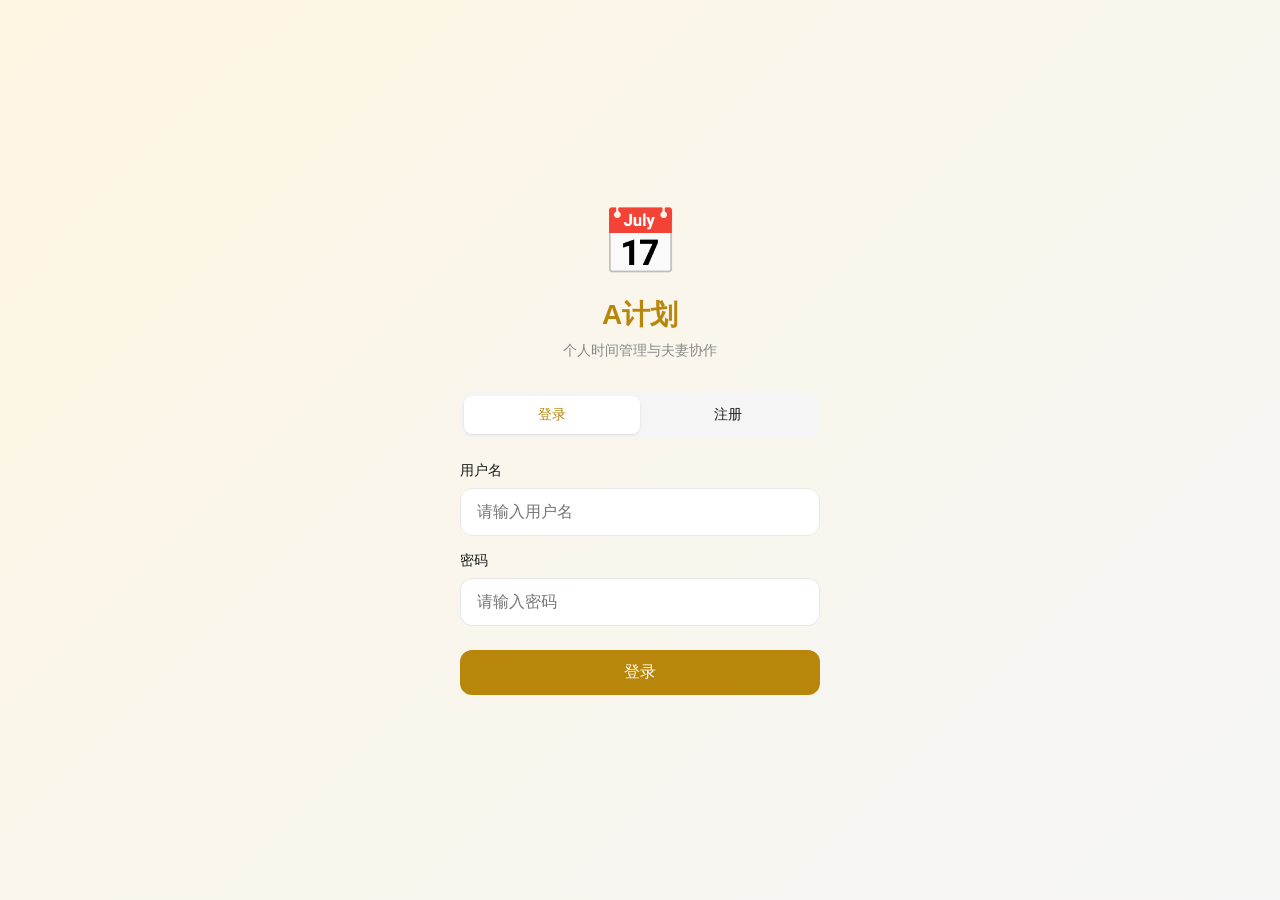
==== commit f7d17007: "全面优化移动端 UI（除聊天外）" ====
--- a/templates/index.html
+++ b/templates/index.html
@@ -3,733 +3,788 @@
 <head>
 <meta charset="UTF-8">
 <meta name="viewport" content="width=device-width, initial-scale=1.0, maximum-scale=1.0, user-scalable=no, viewport-fit=cover">
-<title>A计划 - 时间管理</title>
-<meta name="description" content="个人时间管理与夫妻协作应用">
+<title>A计划</title>
 <meta name="theme-color" content="#b8860b">
 <meta name="apple-mobile-web-app-capable" content="yes">
-<meta name="apple-mobile-web-app-status-bar-style" content="black-translucent">
-<meta name="apple-mobile-web-app-title" content="A计划">
 <link rel="manifest" href="/static/manifest.json">
-<link rel="apple-touch-icon" href="/static/icons/icon-192.png">
-<link href="https://fonts.googleapis.com/css2?family=Inter:opsz@14..32&display=swap" rel="stylesheet">
-<link rel="stylesheet" href="/static/mobile.css">
 <style>
 :root {
-  --bg: #f2f0ed;
+  --bg: #f5f5f5;
   --card: #ffffff;
-  --border: #e1ddd8;
-  --text: #1d1b1a;
-  --text2: #8a7a6b;
+  --border: #e8e8e8;
+  --text: #1a1a1a;
+  --text2: #888888;
   --accent: #b8860b;
-  --accent2: #9a7209;
-  --save-color: #5a8a4a;
-  --hour-bg: #f5f3f0;
-  --hour-text: #7a6b58;
-  --up-color: #f0e6d3;
-  --down-color: #f5e0d0;
-  --radius: 10px;
-  --shadow: 0 1px 3px rgba(0,0,0,0.06);
-}
+  --accent-light: #fdf6e3;
+  --success: #52c41a;
+  --danger: #ff4d4f;
+  --radius: 12px;
+}
+
 * { margin: 0; padding: 0; box-sizing: border-box; }
-body { font-family: system-ui, -apple-system, BlinkMacSystemFont, 'Segoe UI', sans-serif; background: var(--bg); color: var(--text); padding: 16px; font-size: 13px; -webkit-font-smoothing: antialiased; }
-
-/* Layout */
-.app { max-width: 1440px; margin: 0 auto; }
-.header { margin-bottom: 8px; }
-.week-nav { display: flex; align-items: center; gap: 8px; }
-.week-nav button { background: var(--card); border: 1px solid var(--border); border-radius: 6px; padding: 4px 12px; cursor: pointer; font-size: 14px; }
-.week-nav button:hover { background: var(--hour-bg); }
-.week-nav span { font-weight: 500; min-width: 140px; text-align: center; }
-.btn-primary { background: var(--accent); color: white; border: none; border-radius: 8px; padding: 6px 16px; cursor: pointer; font-size: 13px; font-weight:500; transition:opacity 0.15s; }
-.btn-primary:hover { opacity:0.85; }
-.btn-save { background: var(--save-color); color: white; border: none; border-radius: 8px; padding: 6px 16px; cursor: pointer; font-size: 13px; font-weight:500; transition:opacity 0.15s; }
-.btn-save:hover { opacity:0.85; }
-
-/* Grid layout: 3 columns */
-.main-grid { display: grid; grid-template-columns: 280px 1fr 220px; gap: 12px; margin-bottom: 12px; }
-
-/* Cards */
-.card { background: var(--card); border: 1px solid var(--border); border-radius: var(--radius); padding: 14px; box-shadow: var(--shadow); }
-.card-title { font-size: 11px; font-weight: 600; text-transform: uppercase; letter-spacing: 0.5px; color: var(--text2); margin-bottom: 8px; }
-
-/* Top3 & Rules */
-textarea.textarea-full { width: 100%; border: none; resize: vertical; font-size: 13px; line-height: 1.5; outline: none; font-family: inherit; background: transparent; min-height: 60px; }
-textarea.textarea-full:focus { background: var(--hour-bg); border-radius: 4px; }
-.text-sm { font-size: 12px; color: var(--text2); }
-.ex-input { width:32px; padding:1px 2px; border:1px solid var(--border); border-radius:3px; font-size:11px; background:var(--card); color:var(--text); text-align:center; }
-.ex-input::-webkit-inner-spin-button, .ex-input::-webkit-outer-spin-button { -webkit-appearance:none; margin:0; }
-.ex-input[type=number] { -moz-appearance:textfield; }
-
-/* Time Block Grid - Column-based layout */
-.time-grid-wrap { overflow: auto; }
-.tg-header { display: grid; grid-template-columns: 50px repeat(7, 1fr); background: var(--hour-bg); border-bottom: 2px solid var(--border); position: sticky; top: 0; z-index: 10; }
-.tg-body { display: grid; grid-template-columns: 50px repeat(7, 1fr); position: relative; max-height: 600px; overflow-y: auto; overflow-x: hidden; }
-.tg-body::-webkit-scrollbar { width: 6px; }
-.tg-body::-webkit-scrollbar-thumb { background: var(--border); border-radius: 3px; }
-.grid-header { font-weight: 500; font-size: 11px; text-align: center; padding: 6px 4px; border: 1px solid var(--border); background: var(--hour-bg); color: var(--text2); }
-.tg-day-col { position: relative; border-left: 1px solid var(--border); min-height: 1080px; }
-.tg-day-col:first-child { border-left: none; }
-.tg-hour-bg { height: 60px; border-bottom: 1px solid var(--border); }
-.tg-hour-bg:nth-child(even) { background: rgba(0,0,0,0.015); }
-.tg-block { position: absolute; left: 2px; right: 2px; border-radius: 6px; padding: 2px 6px; font-size: 11px; overflow: hidden; cursor: pointer; border: 1px solid rgba(0,0,0,0.1); z-index: 5; transition: box-shadow 0.15s; }
-.tg-block:hover { box-shadow: 0 2px 8px rgba(0,0,0,0.15); z-index: 6; }
-.tg-block .block-label { font-weight: 500; white-space: nowrap; overflow: hidden; text-overflow: ellipsis; }
-.tg-block .block-time { font-size: 9px; opacity: 0.7; }
-.tg-block.focus_90 { background: #dbeafe; color: #1e40af; }
-.tg-block.focus_60 { background: #e0e7ff; color: #3730a3; }
-.tg-block.focus_30 { background: #e8eaf6; color: #283593; }
-.tg-block.rest_15 { background: #d1fae5; color: #065f46; }
-.tg-block.rest_10 { background: #fef3c7; color: #92400e; }
-.tg-day-col.drag-over { background: rgba(184,134,11,0.05); }
-.tg-snap-indicator { position: absolute; left: 0; right: 0; height: 2px; background: var(--accent); z-index: 8; pointer-events: none; box-shadow: 0 0 6px rgba(184,134,11,0.5); }
-.tg-block .block-delete { display: none; position: absolute; top: -6px; right: -6px; width: 18px; height: 18px; border-radius: 50%; background: #ef4444; color: #fff; border: none; cursor: pointer; align-items: center; justify-content: center; font-size: 11px; line-height: 1; z-index: 10; padding: 0; box-shadow: 0 1px 3px rgba(0,0,0,0.3); }
-.tg-block:hover .block-delete { display: flex; }
-.tg-block.dragging { opacity: 0.4; }
-
-/* Right sidebar */
-.side-section { margin-bottom: 12px; }
-.principle-item { padding: 6px 0; border-bottom: 1px solid var(--border); }
-.principle-item:last-child { border-bottom: none; }
-.principle-cat { font-size: 10px; font-weight: 600; color: var(--accent); text-transform: uppercase; }
-.principle-content { font-size: 12px; margin-top: 2px; }
-.principle-content textarea { width: 100%; border: none; resize: vertical; font-size: 12px; outline: none; font-family: inherit; background: transparent; min-height: 24px; }
-.principle-content textarea:focus { background: var(--hour-bg); border-radius: 4px; }
-
-/* Tabs */
-.tabs { display: flex; gap: 4px; }
-.tab-btn { padding: 6px 14px; border: 1px solid var(--border); background: var(--card); border-radius: 6px; cursor: pointer; font-size: 13px; }
-.tab-btn.active { background: var(--accent); color: white; border-color: var(--accent); }
-.tab-content { display: none; }
-.tab-content.active { display: block; }
-#tab-chat.active { display: flex; }
-
-/* Annual list drag & drop */
-.annual-list { min-height: 60px; }
-.annual-item { display: flex; align-items: center; gap: 8px; padding: 6px 8px; border: 1px solid var(--border); border-radius: 6px; margin-bottom: 4px; background: var(--card); cursor: default; }
-.annual-item:hover { background: var(--hour-bg); }
-.annual-item.dragging { opacity: 0.4; }
-.annual-item.drag-over { border-color: var(--accent); border-style: dashed; }
-.drag-handle { cursor: grab; color: var(--text2); font-size: 16px; user-select: none; flex-shrink: 0; }
-.drag-handle:active { cursor: grabbing; }
-.annual-item textarea { flex: 1; border: none; resize: vertical; font-size: 13px; line-height: 1.5; outline: none; font-family: inherit; background: transparent; min-height: 24px; }
-.annual-item textarea:focus { background: var(--bg); border-radius: 4px; }
-.btn-remove { cursor: pointer; color: #ef4444; font-size: 16px; background: none; border: none; flex-shrink: 0; padding: 0 4px; }
-.btn-remove:hover { color: #dc2626; }
-
-/* Settings Modal */
-.modal-overlay { display:none; position:fixed; inset:0; background:rgba(0,0,0,0.25); backdrop-filter:blur(2px); z-index:200; align-items:center; justify-content:center; }
-.modal-overlay.show { display:flex; }
-.modal { background:var(--card); border-radius:14px; padding:24px; max-width:540px; width:90%; max-height:80vh; overflow-y:auto; box-shadow:0 8px 40px rgba(0,0,0,0.12); border:1px solid var(--border); }
-.modal h2 { font-size:17px; font-weight:600; margin-bottom:20px; }
-.setting-group { margin-bottom:20px; }
-.setting-group-title { font-size:11px; font-weight:600; text-transform:uppercase; letter-spacing:0.5px; color:var(--text2); margin-bottom:8px; }
-.setting-row { display:flex; align-items:center; justify-content:space-between; padding:8px 0; border-bottom:1px solid var(--border); }
-.setting-row:last-child { border-bottom:none; }
-.setting-row label { font-size:13px; font-weight:450; }
-.setting-row input, .setting-row select { width:100px; padding:6px 8px; border:1px solid var(--border); border-radius:6px; font-size:13px; font-family:inherit; background:var(--card); color:var(--text); }
-.day-checkboxes { display:flex; gap:6px; }
-.day-checkboxes label { font-size:12px; display:flex; align-items:center; gap:3px; cursor:pointer; padding:3px 6px; border-radius:6px; background:var(--hour-bg); }
-.day-checkboxes input { width:auto; }
-
-/* Toast */
-.toast { position: fixed; bottom: 20px; right: 20px; background: #1a1d23; color: white; padding: 8px 16px; border-radius: 8px; font-size: 13px; opacity: 0; transition: opacity 0.3s; z-index: 100; }
+body {
+  font-family: -apple-system, BlinkMacSystemFont, 'Segoe UI', sans-serif;
+  background: var(--bg);
+  color: var(--text);
+  font-size: 16px;
+  -webkit-font-smoothing: antialiased;
+  overscroll-behavior: none;
+}
+
+/* === 安全区域 === */
+@supports (padding: env(safe-area-inset-bottom)) {
+  .bottom-nav { padding-bottom: env(safe-area-inset-bottom); }
+  .page-content { padding-bottom: calc(70px + env(safe-area-inset-bottom)); }
+}
+
+/* === 页面结构 === */
+.page { display: none; min-height: 100vh; padding-bottom: 70px; }
+.page.active { display: block; }
+
+/* === 顶部栏 === */
+.top-bar {
+  position: sticky;
+  top: 0;
+  background: var(--card);
+  border-bottom: 1px solid var(--border);
+  padding: 12px 16px;
+  display: flex;
+  align-items: center;
+  justify-content: space-between;
+  z-index: 100;
+}
+.top-bar-title { font-size: 18px; font-weight: 600; }
+.top-bar-btn {
+  width: 36px;
+  height: 36px;
+  border-radius: 50%;
+  border: none;
+  background: var(--bg);
+  font-size: 18px;
+  cursor: pointer;
+}
+
+/* === 底部导航 === */
+.bottom-nav {
+  position: fixed;
+  bottom: 0;
+  left: 0;
+  right: 0;
+  height: 60px;
+  background: var(--card);
+  border-top: 1px solid var(--border);
+  display: flex;
+  align-items: center;
+  justify-content: space-around;
+  z-index: 100;
+}
+.nav-item {
+  display: flex;
+  flex-direction: column;
+  align-items: center;
+  padding: 6px 12px;
+  cursor: pointer;
+  color: var(--text2);
+  transition: color 0.2s;
+}
+.nav-item.active { color: var(--accent); }
+.nav-icon { font-size: 24px; margin-bottom: 2px; }
+.nav-label { font-size: 10px; }
+
+/* === 卡片 === */
+.card {
+  background: var(--card);
+  border-radius: var(--radius);
+  padding: 16px;
+  margin: 12px 16px;
+}
+.card-title {
+  font-size: 14px;
+  font-weight: 600;
+  color: var(--text);
+  margin-bottom: 12px;
+}
+
+/* === 按钮 === */
+.btn {
+  display: inline-flex;
+  align-items: center;
+  justify-content: center;
+  padding: 12px 24px;
+  border-radius: var(--radius);
+  font-size: 16px;
+  font-weight: 500;
+  border: none;
+  cursor: pointer;
+  transition: all 0.2s;
+  width: 100%;
+}
+.btn:active { transform: scale(0.98); }
+.btn-primary { background: var(--accent); color: white; }
+.btn-secondary { background: var(--bg); color: var(--text); }
+.btn-danger { background: var(--danger); color: white; }
+
+/* === 输入框 === */
+.input-group { margin-bottom: 16px; }
+.input-label {
+  display: block;
+  font-size: 14px;
+  font-weight: 500;
+  margin-bottom: 8px;
+  color: var(--text);
+}
+.input {
+  width: 100%;
+  padding: 14px 16px;
+  border: 1px solid var(--border);
+  border-radius: var(--radius);
+  font-size: 16px;
+  background: var(--card);
+  color: var(--text);
+  transition: border-color 0.2s;
+}
+.input:focus {
+  outline: none;
+  border-color: var(--accent);
+}
+.textarea {
+  width: 100%;
+  padding: 14px 16px;
+  border: 1px solid var(--border);
+  border-radius: var(--radius);
+  font-size: 16px;
+  background: var(--card);
+  color: var(--text);
+  resize: vertical;
+  min-height: 100px;
+  font-family: inherit;
+}
+
+/* === 登录页面 === */
+.login-page {
+  display: flex;
+  flex-direction: column;
+  align-items: center;
+  justify-content: center;
+  min-height: 100vh;
+  padding: 24px;
+  background: linear-gradient(135deg, #fdf6e3 0%, #f5f5f5 100%);
+}
+.login-logo {
+  font-size: 64px;
+  margin-bottom: 16px;
+}
+.login-title {
+  font-size: 28px;
+  font-weight: 700;
+  color: var(--accent);
+  margin-bottom: 8px;
+}
+.login-subtitle {
+  font-size: 14px;
+  color: var(--text2);
+  margin-bottom: 32px;
+}
+.login-form {
+  width: 100%;
+  max-width: 360px;
+}
+.login-tabs {
+  display: flex;
+  margin-bottom: 24px;
+  background: var(--bg);
+  border-radius: var(--radius);
+  padding: 4px;
+}
+.login-tab {
+  flex: 1;
+  padding: 10px;
+  text-align: center;
+  border-radius: 8px;
+  font-size: 14px;
+  font-weight: 500;
+  cursor: pointer;
+  transition: all 0.2s;
+}
+.login-tab.active {
+  background: var(--card);
+  color: var(--accent);
+  box-shadow: 0 1px 3px rgba(0,0,0,0.1);
+}
+.login-error {
+  background: #fff2f0;
+  border: 1px solid #ffccc7;
+  border-radius: 8px;
+  padding: 12px;
+  margin-bottom: 16px;
+  color: var(--danger);
+  font-size: 14px;
+  display: none;
+}
+
+/* === 周计划页面 === */
+.week-nav {
+  display: flex;
+  align-items: center;
+  justify-content: space-between;
+  padding: 12px 16px;
+  background: var(--card);
+  border-bottom: 1px solid var(--border);
+}
+.week-nav-btn {
+  width: 40px;
+  height: 40px;
+  border-radius: 50%;
+  border: 1px solid var(--border);
+  background: var(--card);
+  font-size: 18px;
+  cursor: pointer;
+}
+.week-info { text-align: center; }
+.week-title { font-size: 16px; font-weight: 600; }
+.week-date { font-size: 12px; color: var(--text2); }
+
+/* === 时间块 === */
+.time-blocks {
+  padding: 0 16px;
+}
+.time-block {
+  display: flex;
+  align-items: center;
+  padding: 12px;
+  background: var(--card);
+  border-radius: 8px;
+  margin-bottom: 8px;
+  border-left: 4px solid;
+}
+.time-block.focus { border-left-color: #1890ff; background: #e6f7ff; }
+.time-block.rest { border-left-color: #52c41a; background: #f6ffed; }
+.time-block-label { flex: 1; font-size: 14px; }
+.time-block-time { font-size: 12px; color: var(--text2); }
+
+/* === 快速添加 === */
+.quick-add {
+  display: flex;
+  gap: 8px;
+  padding: 12px 16px;
+  overflow-x: auto;
+  -webkit-overflow-scrolling: touch;
+}
+.quick-add-btn {
+  flex-shrink: 0;
+  padding: 8px 16px;
+  border-radius: 20px;
+  border: 1px solid var(--border);
+  background: var(--card);
+  font-size: 13px;
+  cursor: pointer;
+}
+.quick-add-btn.focus { background: #e6f7ff; border-color: #1890ff; color: #1890ff; }
+.quick-add-btn.rest { background: #f6ffed; border-color: #52c41a; color: #52c41a; }
+
+/* === Top 3 === */
+.top3-item {
+  display: flex;
+  align-items: center;
+  padding: 12px;
+  background: var(--bg);
+  border-radius: 8px;
+  margin-bottom: 8px;
+}
+.top3-num {
+  width: 28px;
+  height: 28px;
+  border-radius: 50%;
+  background: var(--accent);
+  color: white;
+  display: flex;
+  align-items: center;
+  justify-content: center;
+  font-size: 14px;
+  font-weight: 600;
+  margin-right: 12px;
+}
+.top3-input {
+  flex: 1;
+  border: none;
+  background: transparent;
+  font-size: 15px;
+  outline: none;
+}
+
+/* === 年度规划 === */
+.annual-item {
+  display: flex;
+  align-items: center;
+  padding: 14px;
+  background: var(--card);
+  border-radius: 8px;
+  margin-bottom: 8px;
+  border: 1px solid var(--border);
+}
+.annual-num {
+  width: 24px;
+  font-size: 14px;
+  color: var(--text2);
+  margin-right: 12px;
+}
+.annual-input {
+  flex: 1;
+  border: none;
+  background: transparent;
+  font-size: 15px;
+  outline: none;
+}
+.annual-delete {
+  width: 32px;
+  height: 32px;
+  border-radius: 50%;
+  border: none;
+  background: #fff2f0;
+  color: var(--danger);
+  font-size: 16px;
+  cursor: pointer;
+}
+
+/* === 经期追踪 === */
+.cycle-status {
+  text-align: center;
+  padding: 24px;
+}
+.cycle-phase {
+  display: inline-block;
+  padding: 8px 16px;
+  border-radius: 20px;
+  font-size: 14px;
+  font-weight: 500;
+  margin-bottom: 12px;
+}
+.phase-menstrual { background: #fff1f0; color: #cf1322; }
+.phase-follicular { background: #f6ffed; color: #389e0d; }
+.phase-ovulatory { background: #fff7e6; color: #d46b08; }
+.phase-luteal { background: #f9f0ff; color: #722ed1; }
+
+.cycle-day-num {
+  font-size: 48px;
+  font-weight: 700;
+  color: var(--accent);
+}
+.cycle-day-label {
+  font-size: 14px;
+  color: var(--text2);
+}
+
+.cycle-form {
+  display: flex;
+  flex-direction: column;
+  gap: 12px;
+}
+.cycle-row {
+  display: flex;
+  align-items: center;
+  gap: 12px;
+}
+.cycle-label {
+  width: 80px;
+  font-size: 14px;
+  color: var(--text2);
+}
+.cycle-input {
+  flex: 1;
+  padding: 10px 12px;
+  border: 1px solid var(--border);
+  border-radius: 8px;
+  font-size: 15px;
+}
+
+/* === 五个一/自知/纪律 === */
+.principle-item {
+  padding: 14px;
+  background: var(--bg);
+  border-radius: 8px;
+  margin-bottom: 8px;
+}
+.principle-title {
+  font-size: 13px;
+  font-weight: 600;
+  color: var(--accent);
+  margin-bottom: 8px;
+}
+.principle-input {
+  width: 100%;
+  border: none;
+  background: transparent;
+  font-size: 15px;
+  outline: none;
+  resize: none;
+  min-height: 60px;
+  font-family: inherit;
+}
+
+/* === 设置 === */
+.settings-group {
+  margin-bottom: 24px;
+}
+.settings-title {
+  font-size: 12px;
+  font-weight: 600;
+  color: var(--text2);
+  text-transform: uppercase;
+  margin-bottom: 12px;
+}
+.settings-item {
+  display: flex;
+  align-items: center;
+  justify-content: space-between;
+  padding: 14px 0;
+  border-bottom: 1px solid var(--border);
+}
+.settings-item:last-child { border-bottom: none; }
+.settings-label { font-size: 15px; }
+.settings-value {
+  font-size: 15px;
+  color: var(--text2);
+}
+
+/* === Modal === */
+.modal-overlay {
+  display: none;
+  position: fixed;
+  inset: 0;
+  background: rgba(0,0,0,0.5);
+  z-index: 200;
+  align-items: center;
+  justify-content: center;
+}
+.modal-overlay.show { display: flex; }
+.modal {
+  background: var(--card);
+  border-radius: 16px;
+  padding: 24px;
+  width: 90%;
+  max-width: 400px;
+  max-height: 80vh;
+  overflow-y: auto;
+}
+.modal-title {
+  font-size: 18px;
+  font-weight: 600;
+  margin-bottom: 20px;
+}
+
+/* === Toast === */
+.toast {
+  position: fixed;
+  bottom: 80px;
+  left: 50%;
+  transform: translateX(-50%);
+  background: #333;
+  color: white;
+  padding: 10px 20px;
+  border-radius: 20px;
+  font-size: 14px;
+  opacity: 0;
+  transition: opacity 0.3s;
+  z-index: 300;
+  pointer-events: none;
+}
 .toast.show { opacity: 1; }
 
-/* Current time indicator */
-.now-line { position: absolute; left: 50px; right: 0; height: 0; border-top: 2px solid #ef4444; z-index: 5; pointer-events: none; }
-.now-line::before { content: ''; position: absolute; left: -4px; top: -4px; width: 8px; height: 8px; background: #ef4444; border-radius: 50%; }
-
-/* Legacy cell content - hidden in new layout */
-.cell-content { display: none; }
-
-/* Sync button */
-.sync-btn { user-select: none; }
-.sync-btn:hover { opacity: 0.8; transform: scale(1.1); }
-.sync-btn:active { transform: scale(0.95); }
-
-/* Cycle / PMS */
-.pms-banner { margin-bottom:12px; border-left:4px solid #e91e63; background:#fdf2f4; }
-.pms-banner .card-title { color:#c62828; }
-.cycle-phase-box { display:flex; align-items:center; gap:10px; padding:10px 14px; border-radius:8px; margin-bottom:10px; font-size:13px; }
-.cycle-phase-box.menstrual { background:#fce4ec; }
-.cycle-phase-box.follicular { background:#e8f5e9; }
-.cycle-phase-box.luteal { background:#f3e5f5; }
-.cycle-phase-box.pms { background:#fce4ec; border-left:4px solid #e91e63; }
-.cycle-phase-box.ovulatory { background:#fff3e0; }
-.cycle-day { aspect-ratio:1; border-radius:6px; display:flex; flex-direction:column; align-items:center; justify-content:center; font-size:11px; position:relative; transition:transform 0.1s; cursor:default; }
-.cycle-day:hover { transform:scale(1.1); z-index:10; }
-.cycle-day.today { outline:2px solid #e53935; outline-offset:-2px; box-shadow:0 0 0 1px #e53935; }
-.countdown-number { font-size:64px; font-weight:800; line-height:1; color:#e53935; animation:countdownFlip 0.6s ease-out; letter-spacing:-2px; }
-@keyframes countdownFlip {
-  0% { transform:scale(0.3) rotateX(90deg); opacity:0.3; }
-  50% { transform:scale(1.2) rotateX(0deg); opacity:1; }
-  100% { transform:scale(1) rotateX(0deg); }
-}
-
-/* Empty state for weeks */
-.week-link { cursor: pointer; padding: 4px 8px; border-radius: 4px; }
-.week-link:hover { background: var(--hour-bg); }
-
-/* Chat */
-.chat-msg { max-width:80%; padding:8px 12px; border-radius:12px; font-size:13px; line-height:1.5; word-break:break-word; }
-.chat-msg.me { align-self:flex-end; background:var(--accent); color:#fff; border-bottom-right-radius:4px; }
-.chat-msg.other { align-self:flex-start; background:var(--hour-bg); color:var(--text); border-bottom-left-radius:4px; }
-.chat-msg .meta { font-size:10px; opacity:0.7; margin-top:4px; }
-.chat-msg.me .meta { text-align:right; }
-.chat-msg.other .meta { text-align:left; }
-.chat-analysis-card { padding:12px; margin-bottom:8px; border-radius:8px; font-size:12px; line-height:1.5; }
-.chat-analysis-card .score { font-size:24px; font-weight:700; text-align:center; }
-.tag { display:inline-block; padding:2px 8px; border-radius:10px; font-size:11px; margin:2px; }
-.chat-analysis-card .pattern { padding:6px 8px; margin:4px 0; border-left:3px solid; border-radius:4px; font-size:12px; }
-.chat-analysis-card .suggestion { padding:8px; margin:6px 0; border-radius:6px; background:var(--bg); font-size:12px; border-left:3px solid var(--save-color); }
-
-/* Voice Recording */
-.voice-btn { display:flex;align-items:center;justify-content:center;width:36px;height:36px;border-radius:50%;border:1px solid var(--border);background:var(--card);cursor:pointer;font-size:16px;transition:all 0.2s;flex-shrink:0; }
-.voice-btn:hover { background:var(--hour-bg); }
-.voice-btn.recording { background:#e53935;color:#fff;border-color:#e53935;animation:voice-pulse 1s infinite; }
-@keyframes voice-pulse { 0%,100%{box-shadow:0 0 0 0 rgba(229,57,53,0.4)} 50%{box-shadow:0 0 0 8px rgba(229,57,53,0)} }
-.voice-timer { font-size:13px;font-weight:600;color:#e53935;font-variant-numeric:tabular-nums;min-width:40px; }
-.voice-preview { display:flex;align-items:center;gap:8px;padding:6px 10px;background:var(--hour-bg);border-radius:8px;font-size:12px;flex:1; }
-.voice-preview audio { height:32px;flex:1;min-width:0; }
-.voice-msg { display:flex;align-items:flex-start;gap:8px;max-width:80%;padding:8px 12px;border-radius:12px;font-size:13px;line-height:1.5; }
-.voice-msg.me { align-self:flex-end;background:var(--accent);color:#fff;border-bottom-right-radius:4px;flex-direction:row-reverse; }
-.voice-msg.other { align-self:flex-start;background:var(--hour-bg);color:var(--text);border-bottom-left-radius:4px; }
-.voice-msg audio { height:32px;flex:1;min-width:120px;border-radius:4px; }
-.voice-msg audio::-webkit-media-controls-panel { background:transparent; }
-.voice-msg .voice-trans { font-size:11px;opacity:0.85;margin-top:2px;word-break:break-word; }
-.voice-msg .meta { font-size:10px;opacity:0.7;margin-top:2px; }
-.voice-btn-wrapper { display:flex;align-items:center;gap:4px; }
-
-/* Face-to-Face */
-.ftf-bar { display:flex;align-items:center;gap:8px;padding:6px 10px;background:#f3e5f5;border-bottom:1px solid #ce93d8;font-size:12px;border-radius:8px 8px 0 0; }
-.ftf-bar.active { background:#fce4ec;border-color:#e57373; }
-.ftf-speaker-btn { padding:3px 10px;border-radius:12px;border:1px solid #ce93d8;background:#fff;cursor:pointer;font-size:11px;font-weight:500;transition:all 0.2s; }
-.ftf-speaker-btn.male { border-color:#90caf9;color:#1565c0; }
-.ftf-speaker-btn.female { border-color:#f48fb1;color:#c62828; }
-.ftf-speaker-btn.active { background:#ce93d8;color:#fff; }
-.ftf-speaker-btn.male.active { background:#1565c0;color:#fff; }
-.ftf-speaker-btn.female.active { background:#c62828;color:#fff; }
-.ftf-rec-btn { width:48px;height:48px;border-radius:50%;border:none;cursor:pointer;font-size:20px;transition:all 0.2s;flex-shrink:0; }
-.ftf-rec-btn.idle { background:#e53935;color:#fff; }
-.ftf-rec-btn.idle:hover { transform:scale(1.05); }
-.ftf-rec-btn.recording { background:#b71c1c;color:#fff;animation:voice-pulse 1s infinite; }
-.ftf-transcript-area { flex:1;overflow-y:auto;padding:6px 8px;display:flex;flex-direction:column;gap:4px;font-size:12px; }
-.ftf-utterance { padding:4px 8px;border-radius:6px;max-width:85%; }
-.ftf-utterance.male { align-self:flex-start;background:#e3f2fd;border-left:3px solid #1565c0; }
-.ftf-utterance.female { align-self:flex-end;background:#fce4ec;border-right:3px solid #c62828; }
-.ftf-utterance .speaker-label { font-size:10px;font-weight:600;opacity:0.7; }
-.ftf-utterance .text { margin-top:1px; }
-.ftf-msg { display:flex;align-items:center;gap:6px;padding:6px 8px;border-radius:6px;margin:2px 0;font-size:12px;border:1px solid var(--border);cursor:pointer;transition:background 0.1s; }
-.ftf-msg:hover { background:var(--hour-bg); }
-.ftf-msg.selected { border-color:#8e44ad;background:#f3e5f5; }
-.ftf-msg .ftf-check { width:16px;height:16px;accent-color:#8e44ad;cursor:pointer;flex-shrink:0; }
-
-/* FTF Recording View */
-.ftf-rec-view { display:none;flex-direction:column;align-items:center;justify-content:center;flex:1;padding:20px;gap:12px;background:linear-gradient(180deg,#1a1a2e 0%,#16213e 100%); }
-.ftf-rec-view .rec-header { display:flex;align-items:center;gap:12px;width:100%;max-width:400px; }
-.ftf-rec-view .rec-speaker-btn { padding:6px 16px;border-radius:20px;border:1px solid rgba(255,255,255,0.3);background:rgba(255,255,255,0.1);color:#fff;cursor:pointer;font-size:12px;font-weight:500;transition:all 0.2s; }
-.ftf-rec-view .rec-speaker-btn.male { border-color:rgba(100,180,255,0.5);color:#90caf9; }
-.ftf-rec-view .rec-speaker-btn.female { border-color:rgba(255,100,150,0.5);color:#f48fb1; }
-.ftf-rec-view .rec-speaker-btn.male.active { background:rgba(100,180,255,0.2); }
-.ftf-rec-view .rec-speaker-btn.female.active { background:rgba(255,100,150,0.2); }
-.ftf-rec-view .rec-timer { flex:1;text-align:center;font-size:32px;font-weight:300;color:#fff;letter-spacing:2px;font-variant-numeric:tabular-nums; }
-.ftf-rec-view .rec-end-btn { width:44px;height:44px;border-radius:50%;border:3px solid #e53935;background:rgba(229,57,53,0.2);color:#e53935;font-size:18px;cursor:pointer;display:flex;align-items:center;justify-content:center;transition:all 0.2s;flex-shrink:0; }
-.ftf-rec-view .rec-end-btn:hover { background:rgba(229,57,53,0.4);transform:scale(1.05); }
-.ftf-rec-view .rec-waveform { width:100%;max-width:400px;height:160px;border-radius:12px;background:rgba(255,255,255,0.03);overflow:hidden; }
-.ftf-rec-view .rec-waveform canvas { width:100%;height:100%; }
-.ftf-rec-view .rec-transcript { width:100%;max-width:400px;max-height:120px;overflow-y:auto;padding:8px 12px;border-radius:8px;background:rgba(255,255,255,0.05);color:rgba(255,255,255,0.8);font-size:12px;line-height:1.6;min-height:40px; }
-.ftf-rec-view .rec-transcript .interim { color:rgba(255,255,255,0.4);font-style:italic; }
-.ftf-rec-view .rec-transcript .final { color:rgba(255,255,255,0.8); }
-
-/* Responsive */
-@media (max-width: 1024px) {
-  .main-grid { grid-template-columns: 1fr; }
-}
-@media (max-width: 768px) {
-  #tab-chat { flex-direction:column !important; }
-  #tab-chat #chatAnalysis { width:100% !important; max-height:40vh; border-top:1px solid var(--border); }
-  #chatTagBar { padding:4px 8px; font-size:11px; }
-}
-
-/* ── Palette preset blocks (draggable) ── */
-.palette-preset { padding:8px 12px; border-radius:8px; cursor:grab; font-size:11px; font-weight:500; text-align:center; user-select:none; border:2px solid transparent; transition:all 0.15s; }
-.palette-preset:active { cursor:grabbing; }
-.palette-preset:hover { transform:translateY(-1px); box-shadow:0 2px 8px rgba(0,0,0,0.12); }
-.palette-preset.focus-90 { background:#dbeafe; color:#1e40af; border-color:#93c5fd; }
-.palette-preset.focus-60 { background:#e0e7ff; color:#3730a3; border-color:#a5b4fc; }
-.palette-preset.focus-30 { background:#e8eaf6; color:#283593; border-color:#9fa8da; }
-.palette-preset.rest-15 { background:#d1fae5; color:#065f46; border-color:#6ee7b7; }
-.palette-preset.rest-10 { background:#fef3c7; color:#92400e; border-color:#fcd34d; }
-.palette-preset .duration-badge { font-size:10px; opacity:0.7; font-weight:400; display:block; }
-.palette-drop-zone { box-shadow:inset 0 0 0 2px var(--accent) !important; border-radius:3px; }
+/* === 加载状态 === */
+.loading {
+  display: flex;
+  align-items: center;
+  justify-content: center;
+  padding: 40px;
+  color: var(--text2);
+}
+
+/* === 空状态 === */
+.empty {
+  text-align: center;
+  padding: 40px;
+  color: var(--text2);
+}
+.empty-icon { font-size: 48px; margin-bottom: 12px; }
 </style>
 </head>
 <body>
-<!-- 移动端头部 -->
-<div class="mobile-header" id="mobileHeader">
-  <div class="mobile-header-title" id="mobileHeaderTitle">📅 周计划</div>
-  <div class="mobile-header-actions">
-    <button class="mobile-header-btn" onclick="saveAll()" title="保存">💾</button>
-    <button class="mobile-header-btn" onclick="openSettings()" title="设置">⚙️</button>
+
+<!-- ========== 登录页面 ========== -->
+<div id="loginPage" class="login-page">
+  <div class="login-logo">📅</div>
+  <div class="login-title">A计划</div>
+  <div class="login-subtitle">个人时间管理与夫妻协作</div>
+
+  <div class="login-form">
+    <div class="login-tabs">
+      <div class="login-tab active" onclick="switchLoginTab('login')">登录</div>
+      <div class="login-tab" onclick="switchLoginTab('register')">注册</div>
+    </div>
+
+    <div id="loginError" class="login-error"></div>
+
+    <div class="input-group">
+      <label class="input-label">用户名</label>
+      <input id="loginUsername" type="text" class="input" placeholder="请输入用户名">
+    </div>
+
+    <div class="input-group">
+      <label class="input-label">密码</label>
+      <input id="loginPassword" type="password" class="input" placeholder="请输入密码">
+    </div>
+
+    <div id="displayNameGroup" class="input-group" style="display:none;">
+      <label class="input-label">显示名称</label>
+      <input id="loginDisplayName" type="text" class="input" placeholder="你希望被怎么称呼">
+    </div>
+
+    <button id="loginBtn" onclick="doLogin()" class="btn btn-primary" style="margin-top:8px;">登录</button>
   </div>
 </div>
 
-<!-- 移动端底部导航 -->
-<div class="mobile-bottom-nav" id="mobileBottomNav">
-  <div class="nav-item active" data-tab="week" onclick="switchMobileTab('week', this)">
-    <span class="nav-icon">📅</span>
-    <span class="nav-label">周计划</span>
+<!-- ========== 主应用 ========== -->
+<div id="appPage" style="display:none;">
+
+  <!-- 底部导航 -->
+  <div class="bottom-nav">
+    <div class="nav-item active" onclick="switchPage('week', this)">
+      <span class="nav-icon">📅</span>
+      <span class="nav-label">周计划</span>
+    </div>
+    <div class="nav-item" onclick="switchPage('annual', this)">
+      <span class="nav-icon">🎯</span>
+      <span class="nav-label">年度</span>
+    </div>
+    <div class="nav-item" onclick="switchPage('cycle', this)">
+      <span class="nav-icon">🩸</span>
+      <span class="nav-label">经期</span>
+    </div>
+    <div class="nav-item" onclick="switchPage('more', this)">
+      <span class="nav-icon">☰</span>
+      <span class="nav-label">更多</span>
+    </div>
   </div>
-  <div class="nav-item" data-tab="annual" onclick="switchMobileTab('annual', this)">
-    <span class="nav-icon">📊</span>
-    <span class="nav-label">年度</span>
+
+  <!-- ========== 周计划页面 ========== -->
+  <div id="page-week" class="page active">
+    <div class="top-bar">
+      <div class="top-bar-title">📅 周计划</div>
+      <div style="display:flex;gap:8px;">
+        <button class="top-bar-btn" onclick="saveAll()">💾</button>
+        <button class="top-bar-btn" onclick="showSettings()">⚙️</button>
+      </div>
+    </div>
+
+    <div class="week-nav">
+      <button class="week-nav-btn" onclick="navWeek(-1)">←</button>
+      <div class="week-info">
+        <div class="week-title" id="weekTitle"></div>
+        <div class="week-date" id="weekDate"></div>
+      </div>
+      <button class="week-nav-btn" onclick="navWeek(1)">→</button>
+    </div>
+
+    <!-- Top 3 -->
+    <div class="card">
+      <div class="card-title">🎯 Top 3 优先级</div>
+      <div class="top3-item">
+        <div class="top3-num">1</div>
+        <input id="top3_1" class="top3-input" placeholder="本周第一优先">
+      </div>
+      <div class="top3-item">
+        <div class="top3-num">2</div>
+        <input id="top3_2" class="top3-input" placeholder="本周第二优先">
+      </div>
+      <div class="top3-item">
+        <div class="top3-num">3</div>
+        <input id="top3_3" class="top3-input" placeholder="本周第三优先">
+      </div>
+    </div>
+
+    <!-- 本周主题 -->
+    <div class="card">
+      <div class="card-title">🏷️ 本周主题</div>
+      <input id="theme" class="input" placeholder="如：世事练达">
+    </div>
+
+    <!-- 快速添加时间块 -->
+    <div class="card">
+      <div class="card-title">⏰ 时间块</div>
+      <div class="quick-add">
+        <button class="quick-add-btn focus" onclick="addTimeBlock('focus', 90)">+90min 专注</button>
+        <button class="quick-add-btn focus" onclick="addTimeBlock('focus', 60)">+60min 专注</button>
+        <button class="quick-add-btn rest" onclick="addTimeBlock('rest', 15)">+15min 休息</button>
+      </div>
+      <div id="timeBlocks" class="time-blocks"></div>
+    </div>
+
+    <!-- 纪律 -->
+    <div class="card">
+      <div class="card-title">📋 本周纪律</div>
+      <textarea id="rules" class="textarea" placeholder="本周要遵守的原则..."></textarea>
+    </div>
+
+    <!-- 运动 -->
+    <div class="card">
+      <div class="card-title">🏃 运动目标</div>
+      <div style="display:flex;align-items:center;gap:12px;">
+        <span style="font-size:14px;">目标</span>
+        <input id="exerciseTarget" type="number" class="input" value="100" style="width:80px;">
+        <span style="font-size:14px;">分钟</span>
+      </div>
+      <div style="margin-top:12px;">
+        <div style="display:flex;justify-content:space-between;font-size:13px;color:var(--text2);margin-bottom:4px;">
+          <span>已完成</span>
+          <span id="exerciseProgress">0 / 100 分钟</span>
+        </div>
+        <div style="background:var(--bg);border-radius:4px;height:8px;overflow:hidden;">
+          <div id="exerciseBar" style="background:var(--success);height:100%;width:0%;transition:width 0.3s;"></div>
+        </div>
+      </div>
+      <div style="display:flex;gap:8px;margin-top:12px;flex-wrap:wrap;">
+        <button class="quick-add-btn" onclick="addExercise(15)">+15min</button>
+        <button class="quick-add-btn" onclick="addExercise(30)">+30min</button>
+        <button class="quick-add-btn" onclick="addExercise(60)">+60min</button>
+      </div>
+    </div>
+
+    <!-- 周备忘 -->
+    <div class="card">
+      <div class="card-title">📝 周备忘</div>
+      <textarea id="weeklyNote" class="textarea" placeholder="其他备忘事项..."></textarea>
+    </div>
   </div>
-  <div class="nav-item" data-tab="chat" onclick="switchMobileTab('chat', this)">
-    <span class="nav-icon">💬</span>
-    <span class="nav-label">聊天</span>
+
+  <!-- ========== 年度规划页面 ========== -->
+  <div id="page-annual" class="page">
+    <div class="top-bar">
+      <div class="top-bar-title">🎯 年度规划</div>
+      <button class="top-bar-btn" onclick="addAnnualItem()">+</button>
+    </div>
+
+    <div id="annualList" style="padding:12px 16px;"></div>
+
+    <div style="padding:16px;">
+      <button onclick="saveAnnual()" class="btn btn-primary">💾 保存</button>
+    </div>
   </div>
-  <div class="nav-item" data-tab="cycle" onclick="switchMobileTab('cycle', this)">
-    <span class="nav-icon">🩸</span>
-    <span class="nav-label">经期</span>
+
+  <!-- ========== 经期追踪页面 ========== -->
+  <div id="page-cycle" class="page">
+    <div class="top-bar">
+      <div class="top-bar-title">🩸 经期追踪</div>
+      <button class="top-bar-btn" onclick="showCycleForm()">+</button>
+    </div>
+
+    <div class="card">
+      <div class="cycle-status">
+        <div id="cyclePhase" class="cycle-phase phase-menstrual">加载中...</div>
+        <div id="cycleDayNum" class="cycle-day-num">-</div>
+        <div id="cycleDayLabel" class="cycle-day-label">等待数据</div>
+      </div>
+    </div>
+
+    <div class="card">
+      <div class="card-title">💡 各阶段建议</div>
+      <div style="font-size:13px;line-height:1.8;">
+        <div style="padding:8px;background:#fff1f0;border-radius:6px;margin-bottom:6px;"><strong>经期：</strong>多休息，避免劳累</div>
+        <div style="padding:8px;background:#f6ffed;border-radius:6px;margin-bottom:6px;"><strong>卵泡期：</strong>精力充沛，适合规划</div>
+        <div style="padding:8px;background:#fff7e6;border-radius:6px;margin-bottom:6px;"><strong>排卵期：</strong>情绪积极，适合约会</div>
+        <div style="padding:8px;background:#f9f0ff;border-radius:6px;"><strong>黄体期：</strong>多包容，避免争论</div>
+      </div>
+    </div>
+
+    <div class="card">
+      <div class="card-title">📋 历史记录</div>
+      <div id="cycleHistory"></div>
+    </div>
   </div>
-  <div class="nav-item" data-tab="more" onclick="switchMobileTab('more', this)">
-    <span class="nav-icon">☰</span>
-    <span class="nav-label">更多</span>
+
+  <!-- ========== 更多页面 ========== -->
+  <div id="page-more" class="page">
+    <div class="top-bar">
+      <div class="top-bar-title">☰ 更多功能</div>
+    </div>
+
+    <div style="padding:12px 16px;">
+      <!-- 菜单项 -->
+      <div class="card" style="padding:0;overflow:hidden;">
+        <div style="padding:14px 16px;border-bottom:1px solid var(--border);cursor:pointer;" onclick="switchPage('principles', null)">
+          📜 五个一 <span style="float:right;color:var(--text2);">›</span>
+        </div>
+        <div style="padding:14px 16px;border-bottom:1px solid var(--border);cursor:pointer;" onclick="switchPage('selfknow', null)">
+          📖 人必要自知 <span style="float:right;color:var(--text2);">›</span>
+        </div>
+        <div style="padding:14px 16px;border-bottom:1px solid var(--border);cursor:pointer;" onclick="switchPage('couple-goals', null)">
+          🎯 夫妻目标 <span style="float:right;color:var(--text2);">›</span>
+        </div>
+        <div style="padding:14px 16px;border-bottom:1px solid var(--border);cursor:pointer;" onclick="switchPage('agreements', null)">
+          🤝 夫妻约定 <span style="float:right;color:var(--text2);">›</span>
+        </div>
+        <div style="padding:14px 16px;border-bottom:1px solid var(--border);cursor:pointer;" onclick="showSettings()">
+          ⚙️ 设置 <span style="float:right;color:var(--text2);">›</span>
+        </div>
+        <div style="padding:14px 16px;cursor:pointer;color:var(--danger);" onclick="doLogout()">
+          🚪 退出登录
+        </div>
+      </div>
+    </div>
+  </div>
+
+  <!-- ========== 五个一页面 ========== -->
+  <div id="page-principles" class="page">
+    <div class="top-bar">
+      <div class="top-bar-title">📜 五个一</div>
+      <button class="top-bar-btn" onclick="switchPage('more', null)">←</button>
+    </div>
+    <div id="principlesList" style="padding:12px 16px;"></div>
+    <div style="padding:16px;">
+      <button onclick="savePrinciples()" class="btn btn-primary">💾 保存</button>
+    </div>
+  </div>
+
+  <!-- ========== 自知页面 ========== -->
+  <div id="page-selfknow" class="page">
+    <div class="top-bar">
+      <div class="top-bar-title">📖 人必要自知</div>
+      <button class="top-bar-btn" onclick="switchPage('more', null)">←</button>
+    </div>
+    <div id="selfknowList" style="padding:12px 16px;"></div>
+    <div style="padding:16px;">
+      <button onclick="saveSelfKnowledge()" class="btn btn-primary">💾 保存</button>
+    </div>
+  </div>
+
+  <!-- ========== 夫妻目标页面 ========== -->
+  <div id="page-couple-goals" class="page">
+    <div class="top-bar">
+      <div class="top-bar-title">🎯 夫妻目标</div>
+      <button class="top-bar-btn" onclick="switchPage('more', null)">←</button>
+    </div>
+    <div id="coupleGoalsList" style="padding:12px 16px;"></div>
+  </div>
+
+  <!-- ========== 夫妻约定页面 ========== -->
+  <div id="page-agreements" class="page">
+    <div class="top-bar">
+      <div class="top-bar-title">🤝 夫妻约定</div>
+      <button class="top-bar-btn" onclick="switchPage('more', null)">←</button>
+    </div>
+    <div id="agreementsList" style="padding:12px 16px;"></div>
   </div>
 </div>
 
-<!-- 移动端更多菜单弹窗 -->
-<div id="mobileMoreMenu" class="modal-overlay" style="align-items:flex-end;">
-  <div class="modal" style="border-radius:16px 16px 0 0;max-height:70vh;margin:0;position:fixed;bottom:60px;left:0;right:0;">
-    <div style="padding:16px;">
-      <div style="width:40px;height:4px;background:var(--border);border-radius:2px;margin:0 auto 16px;"></div>
-      <div style="display:grid;grid-template-columns:repeat(4,1fr);gap:12px;">
-        <div class="nav-item" onclick="switchMobileTab('principles', this);closeMobileMoreMenu();">
-          <span class="nav-icon">📜</span>
-          <span class="nav-label">五个一</span>
-        </div>
-        <div class="nav-item" onclick="switchMobileTab('discipline', this);closeMobileMoreMenu();">
-          <span class="nav-icon">📋</span>
-          <span class="nav-label">纪律</span>
-        </div>
-        <div class="nav-item" onclick="switchMobileTab('weekconfig', this);closeMobileMoreMenu();">
-          <span class="nav-icon">📝</span>
-          <span class="nav-label">周设定</span>
-        </div>
-        <div class="nav-item" onclick="switchMobileTab('selfknow', this);closeMobileMoreMenu();">
-          <span class="nav-icon">📖</span>
-          <span class="nav-label">自知</span>
-        </div>
-        <div class="nav-item" onclick="switchMobileTab('couple-goals', this);closeMobileMoreMenu();">
-          <span class="nav-icon">🎯</span>
-          <span class="nav-label">夫妻目标</span>
-        </div>
-        <div class="nav-item" onclick="switchMobileTab('couple-calendar', this);closeMobileMoreMenu();">
-          <span class="nav-icon">📅</span>
-          <span class="nav-label">共同日历</span>
-        </div>
-        <div class="nav-item" onclick="switchMobileTab('agreements', this);closeMobileMoreMenu();">
-          <span class="nav-icon">🤝</span>
-          <span class="nav-label">夫妻约定</span>
-        </div>
-        <div class="nav-item" onclick="openSettings();closeMobileMoreMenu();">
-          <span class="nav-icon">⚙️</span>
-          <span class="nav-label">设置</span>
-        </div>
-      </div>
-    </div>
-  </div>
-</div>
-
-<!-- Toast 通知 -->
-<div id="mobileToast" class="mobile-toast"></div>
-<div class="app">
-  <!-- Header + Tabs merged -->
-  <div class="header" style="display:flex;align-items:center;gap:8px;flex-wrap:wrap;">
-    <div class="tabs" style="display:flex;gap:2px;flex-wrap:wrap;">
-      <button class="tab-btn active" onclick="switchTab('week', this)" style="padding:4px 10px;font-size:12px;">📅 周计划</button>
-      <button class="tab-btn" onclick="switchTab('annual', this)" style="padding:4px 10px;font-size:12px;">📊 年度</button>
-      <button class="tab-btn" onclick="switchTab('principles', this)" style="padding:4px 10px;font-size:12px;">📜 五个一</button>
-      <button class="tab-btn" onclick="switchTab('discipline', this)" style="padding:4px 10px;font-size:12px;">📋 纪律</button>
-      <button class="tab-btn" onclick="switchTab('weekconfig', this)" style="padding:4px 10px;font-size:12px;">📝 周设定</button>
-      <button class="tab-btn" onclick="switchTab('cycle', this)" style="padding:4px 10px;font-size:12px;">🩸 经期</button>
-      <button class="tab-btn" onclick="switchTab('selfknow', this)" style="padding:4px 10px;font-size:12px;">📖 自知</button>
-      <button class="tab-btn" onclick="switchTab('chat', this)" style="padding:4px 10px;font-size:12px;">💬 聊天</button>
-    </div>
-    <div class="week-nav" style="display:flex;align-items:center;gap:4px;margin-left:auto;font-size:12px;">
-      <button onclick="navWeek(-1)" style="background:var(--card);border:1px solid var(--border);border-radius:4px;padding:2px 8px;cursor:pointer;font-size:13px;">←</button>
-      <span id="weekDisplay" style="font-size:11px;white-space:nowrap;"></span>
-      <button onclick="navWeek(1)" style="background:var(--card);border:1px solid var(--border);border-radius:4px;padding:2px 8px;cursor:pointer;font-size:13px;">→</button>
-      <button onclick="goToday()" class="btn-primary" style="padding:2px 10px;font-size:11px;background:var(--accent);color:#fff;">本周</button>
-      <button onclick="saveAll()" class="btn-save" style="padding:2px 10px;font-size:11px;">保存</button>
-      <span id="autoSaveIndicator" style="font-size:10px;color:var(--text2);display:none;">⏺</span>
-      <button onclick="openSettings()" style="background:none;border:none;cursor:pointer;font-size:15px;padding:1px 4px;" title="设置">⚙️</button>
-      <span id="authDisplay" style="font-size:11px;color:var(--text2);cursor:pointer;white-space:nowrap;" onclick="showLogin()">登录</span>
-    </div>
-  </div>
-
-  <!-- Tab: Week Plan -->
-  <div id="tab-week" class="tab-content active">
-
-    <!-- Balance Section -->
-    <div class="card" style="margin-bottom:12px;">
-      <div class="card-title">⚖️ 平衡目标</div>
-      <div style="display:grid;grid-template-columns:repeat(4,1fr);gap:8px;margin-bottom:8px;">
-        <div style="text-align:center;">
-          <div style="font-size:11px;color:var(--text2);">💼 工作</div>
-          <input type="range" class="balance-slider" data-dim="work" min="0" max="10" value="5" style="width:100%;accent-color:var(--accent);">
-          <span class="balance-val" style="font-size:12px;font-weight:600;">5</span>
-        </div>
-        <div style="text-align:center;">
-          <div style="font-size:11px;color:var(--text2);">👶 孩子</div>
-          <input type="range" class="balance-slider" data-dim="kids" min="0" max="10" value="5" style="width:100%;accent-color:var(--save-color);">
-          <span class="balance-val" style="font-size:12px;font-weight:600;">5</span>
-        </div>
-        <div style="text-align:center;">
-          <div style="font-size:11px;color:var(--text2);">💕 妻子</div>
-          <input type="range" class="balance-slider" data-dim="wife" min="0" max="10" value="5" style="width:100%;accent-color:#e91e63;">
-          <span class="balance-val" style="font-size:12px;font-weight:600;">5</span>
-        </div>
-        <div style="text-align:center;">
-          <div style="font-size:11px;color:var(--text2);">📚 学习</div>
-          <input type="range" class="balance-slider" data-dim="learn" min="0" max="10" value="5" style="width:100%;accent-color:#2196f3;">
-          <span class="balance-val" style="font-size:12px;font-weight:600;">5</span>
-        </div>
-      </div>
-      <div id="balanceAdvice" style="background:var(--hour-bg);border-radius:8px;padding:10px 14px;font-size:12px;line-height:1.6;color:var(--text);"></div>
-    </div>
-
-    <!-- Partner + AI toolbar -->
-    <div style="display:flex;gap:8px;margin-bottom:12px;" id="partnerToolbar">
-      <button id="togglePartnerView" onclick="togglePartnerView()" class="btn-primary" style="background:var(--text2);display:none;font-size:12px;">👥 伴侣日程</button>
-      <button onclick="requestAiAdvice()" style="background:var(--card);border:1px solid var(--border);border-radius:8px;padding:6px 14px;cursor:pointer;font-size:12px;display:none;" id="aiAdviceBtn">🤖 AI 生活建议</button>
-    </div>
-    <div id="aiAdviceResult" class="card" style="display:none;margin-bottom:12px;border-left:4px solid var(--accent);">
-      <div class="card-title">🤖 AI 建议</div>
-      <div id="aiAdviceContent" style="font-size:13px;line-height:1.7;"></div>
-    </div>
-    <div id="partnerScheduleCard" class="card" style="display:none;margin-bottom:12px;">
-      <div class="card-title">👥 双方同步概览</div>
-      <div id="partnerScheduleContent" style="font-size:12px;line-height:1.6;"></div>
-    </div>
-
-    <!-- PMS Alert Banner -->
-    <div id="pmsAlert" class="card pms-banner" style="display:none;">
-      <div class="card-title">🩸 经前综合征预警期</div>
-      <div id="pmsSuggestion" style="font-size:13px;line-height:1.6;"></div>
-    </div>
-
-    <!-- Preset Block Palette + Time Grid side by side -->
-    <div style="display:flex;gap:10px;margin-bottom:12px;">
-      <div class="card" style="margin:0;width:140px;flex-shrink:0;align-self:flex-start;">
-        <div class="card-title" style="margin-bottom:8px;font-size:12px;">🧩 标准时间块</div>
-        <div style="display:flex;flex-direction:column;gap:6px;">
-          <div class="palette-preset focus-90" draggable="true"
-            ondragstart="paletteDragStart(event,'focus_90',90,'90min 专注')">
-            90min 专注 <span class="duration-badge">90′</span>
-          </div>
-          <div class="palette-preset focus-60" draggable="true"
-            ondragstart="paletteDragStart(event,'focus_60',60,'60min 专注')">
-            60min 专注 <span class="duration-badge">60′</span>
-          </div>
-          <div class="palette-preset focus-30" draggable="true"
-            ondragstart="paletteDragStart(event,'focus_30',30,'30min 专注')">
-            30min 专注 <span class="duration-badge">30′</span>
-          </div>
-          <div class="palette-preset rest-15" draggable="true"
-            ondragstart="paletteDragStart(event,'rest_15',15,'15min 休息')">
-            15min 休息 <span class="duration-badge">15′</span>
-          </div>
-          <div class="palette-preset rest-10" draggable="true"
-            ondragstart="paletteDragStart(event,'rest_10',10,'10min 休息')">
-            10min 休息 <span class="duration-badge">10′</span>
-          </div>
-        </div>
-      </div>
-
-      <!-- Time Block Grid -->
-      <div class="card" style="margin:0;flex:1;">
-        <div class="card-title" style="margin-bottom:8px;">⏰ 时间块 <span class="text-sm">（点击编辑，拖拽安排）</span></div>
-        <div class="time-grid-wrap">
-          <div class="tg-header" id="tgHeader"></div>
-          <div class="tg-body" id="tgBody"></div>
-        </div>
-      </div>
-    </div>
-  </div>
-
-  <!-- Tab: Annual Plan -->
-  <div id="tab-annual" class="tab-content">
-    <!-- Annual Timeline -->
-    <div class="card" style="margin-bottom:12px;">
-      <div class="card-title">📅 年度时间轴</div>
-      <div id="annualTimeline" style="padding:4px 0;"></div>
-    </div>
-    <!-- Countdown Card -->
-    <div class="card" style="margin-bottom:12px;" id="countdownCard">
-      <div id="annualCountdown" style="text-align:center;"></div>
-    </div>
-    <!-- Goals -->
-    <div class="card">
-      <div class="card-title">📊 年度战略规划 <span class="text-sm">（拖动 ⠿ 调整优先级）</span></div>
-      <div id="annualEditor" class="annual-list"></div>
-      <div style="display:flex;gap:8px;margin-top:8px;">
-        <button onclick="addAnnualItem()" class="btn-primary">+ 新增事项</button>
-        <button onclick="saveAnnual()" class="btn-save">💾 保存</button>
-      </div>
-    </div>
-  </div>
-
-  <!-- Tab: Principles (五个一) -->
-  <div id="tab-principles" class="tab-content">
-    <div class="card">
-      <div class="card-title">📜 五个一</div>
-      <div id="principlesEditor"></div>
-      <button onclick="savePrinciples()" class="btn-primary" style="margin-top:8px;">保存</button>
-    </div>
-  </div>
-
-  <!-- Tab: Discipline -->
-  <div id="tab-discipline" class="tab-content">
-    <div class="card">
-      <div class="card-title">📋 纪律 <span class="text-sm">— 本周遵循的原则与行为准则</span></div>
-      <textarea id="rules" class="textarea-full" rows="20" placeholder="写下本周要遵循的纪律和原则...
-
-例如：
-• 工作日5:30起床
-• 每天陪孩子30分钟
-• 每周和妻子有一次深度对话
-• 不刷短视频
-• 每日15分钟冥想
-• 工作90min+休息15min节奏"></textarea>
-      <div style="margin-top:12px;display:flex;gap:8px;">
-        <button onclick="saveAll()" class="btn-save">💾 保存</button>
-      </div>
-    </div>
-  </div>
-
-  <!-- Tab: Week Config -->
-  <div id="tab-weekconfig" class="tab-content">
-    <div class="main-grid" style="grid-template-columns:1fr 1fr;">
-      <div class="card">
-        <div class="card-title">🎯 Top 3 优先级</div>
-        <textarea id="top3" class="textarea-full" rows="4" placeholder="本周最重要的三件事..."></textarea>
-      </div>
-      <div class="card">
-        <div class="card-title">🏷️ 本周主题</div>
-        <textarea id="theme" class="textarea-full" rows="1" placeholder="如：世事练达"></textarea>
-        <div class="card-title" style="margin-top:12px;">🚫 Stop List / Anti-ADHD</div>
-        <textarea id="antiAdhd" class="textarea-full" rows="3" placeholder="每日检查手机使用时间、不追热点..."></textarea>
-      </div>
-    </div>
-    <div class="main-grid" style="grid-template-columns:1fr 1fr;margin-top:12px;">
-      <div class="card">
-        <div class="card-title">🏃 运动 <span class="text-sm" id="exerciseProgressText">0 / 100 min</span></div>
-        <div style="display:flex;align-items:center;gap:4px;font-size:11px;flex-wrap:wrap;">
-          <span>目标</span><input id="exerciseTarget" type="number" value="100" style="width:36px;padding:1px 2px;border:1px solid var(--border);border-radius:3px;font-size:11px;background:var(--card);color:var(--text);">
-          <span id="exerciseInputs" style="display:flex;gap:4px;flex:1;justify-content:space-between;"></span>
-          <span id="exercisePercent" style="color:var(--text2);min-width:30px;">0%</span>
-        </div>
-        <div style="background:var(--hour-bg);border-radius:4px;height:6px;overflow:hidden;margin-top:3px;">
-          <div id="exerciseBar" style="background:var(--save-color);height:100%;width:0%;border-radius:4px;transition:width 0.3s;"></div>
-        </div>
-      </div>
-      <div class="card">
-        <div class="card-title">📝 周备忘</div>
-        <textarea id="weeklyNote" class="textarea-full" rows="6" placeholder="其他备忘事项..."></textarea>
-      </div>
-    </div>
-    <div style="margin-top:12px;display:flex;gap:8px;justify-content:flex-end;">
-      <button onclick="saveAll()" class="btn-save">💾 保存</button>
-    </div>
-  </div>
-
-  <!-- Tab: Cycle -->
-  <div id="tab-cycle" class="tab-content">
-    <div class="main-grid" style="grid-template-columns:1fr 1fr;">
-      <div class="card">
-        <div class="card-title"><span id="cycleTitleIcon">🩸</span> <span id="cycleStatusTitle">当前周期状态</span></div>
-        <div id="cycleStatus">
-          <div style="font-size:13px;color:var(--text2);padding:20px;text-align:center;">没有经期记录，点击右侧开始记录</div>
-        </div>
-
-        <div class="card-title" style="margin-top:12px;">📅 预测</div>
-        <div id="cyclePredictions" style="font-size:13px;line-height:1.8;">
-          <div style="color:var(--text2);">需要经期记录才能预测</div>
-        </div>
-      </div>
-
-      <div class="card">
-        <div class="card-title">➕ <span id="cycleRecordTitle">记录经期</span></div>
-        <div style="display:flex;flex-direction:column;gap:8px;font-size:13px;">
-          <div style="display:flex;align-items:center;gap:8px;">
-            <label style="min-width:70px;">开始日期</label>
-            <input id="cycleStartDate" type="date" style="flex:1;padding:4px 8px;border:1px solid var(--border);border-radius:4px;font-size:13px;font-family:inherit;background:var(--card);color:var(--text);">
-          </div>
-          <div style="display:flex;align-items:center;gap:8px;">
-            <label style="min-width:70px;">经期天数</label>
-            <input id="cyclePeriodLength" type="number" value="5" min="1" max="15" style="width:60px;padding:4px 8px;border:1px solid var(--border);border-radius:4px;font-size:13px;">
-          </div>
-          <div style="display:flex;align-items:center;gap:8px;">
-            <label style="min-width:70px;">周期天数</label>
-            <input id="cycleLength" type="number" value="28" min="20" max="45" style="width:60px;padding:4px 8px;border:1px solid var(--border);border-radius:4px;font-size:13px;">
-          </div>
-          <div style="display:flex;align-items:center;gap:8px;">
-            <label style="min-width:70px;">备注</label>
-            <input id="cycleNotes" type="text" placeholder="情绪、身体状态..." style="flex:1;padding:4px 8px;border:1px solid var(--border);border-radius:4px;font-size:13px;font-family:inherit;background:var(--card);color:var(--text);">
-          </div>
-          <button onclick="saveCycleRecord()" class="btn-save">💾 保存记录</button>
-        </div>
-
-        <div class="card-title" style="margin-top:12px;">📋 历史记录</div>
-        <div id="cycleHistory" style="font-size:13px;max-height:200px;overflow-y:auto;"></div>
-      </div>
-    </div>
-
-    <div class="card" style="margin-top:12px;">
-      <div class="card-title">💡 各阶段行为建议</div>
-      <div style="display:grid;grid-template-columns:repeat(auto-fit,minmax(200px,1fr));gap:8px;font-size:12px;line-height:1.5;">
-        <div style="background:#fce4ec;padding:8px 10px;border-radius:6px;"><strong>经期（第1-5天）：</strong>多休息，避免劳累，准备暖宝宝和红糖水</div>
-        <div style="background:#e8f5e9;padding:8px 10px;border-radius:6px;"><strong>卵泡期（第6-13天）：</strong>精力充沛，适合共同规划、深度交流</div>
-        <div style="background:#fff3e0;padding:8px 10px;border-radius:6px;"><strong>排卵期（第14天）：</strong>情绪积极，适合约会和亲密互动</div>
-        <div style="background:#f3e5f5;padding:8px 10px;border-radius:6px;"><strong>黄体期（第15-28天）：</strong>易疲劳烦躁，多包容，避免争论敏感话题</div>
-      </div>
-    </div>
-
-    <!-- Monthly Timeline Card -->
-    <div class="card" style="margin-top:12px;" id="monthlyTimelineCard">
-      <div class="card-title">📅 月度周期时间轴</div>
-      <div id="monthlyTimeline" style="font-size:13px;color:var(--text2);text-align:center;padding:20px 0;">记录经期后显示</div>
-    </div>
-  </div>
-
-  <!-- Tab: Self-Knowledge -->
-  <div id="tab-selfknow" class="tab-content">
-    <div class="card">
-      <div class="card-title">📖 人必要自知</div>
-      <div id="selfknowEditor"></div>
-      <button onclick="saveSelfKnowledge()" class="btn-primary" style="margin-top:8px;">保存</button>
-    </div>
-  </div>
-
-  <!-- Tab: Chat (side-by-side) -->
-  <div id="tab-chat" class="tab-content" style="flex-direction:row;height:calc(100vh - 60px);gap:0;">
-    <!-- Left: chat messages + input -->
-    <div style="flex:1;display:flex;flex-direction:column;min-width:0;border-right:1px solid var(--border);">
-      <!-- Face-to-Face bar -->
-      <div id="ftfBar" class="ftf-bar" style="display:none;">
-        <button id="ftfSpeakerBtn" class="ftf-speaker-btn male active" onclick="toggleFtfSpeaker()">👨 永鑫</button>
-        <button id="ftfStartBtn" class="ftf-rec-btn idle" onclick="startFtfRecording()" title="开始录音">🎤</button>
-        <span style="font-size:11px;color:var(--text2);flex:1;">点击🎤开始，切换发言人</span>
-        <button id="ftfEndBtn" class="btn-primary" style="padding:3px 10px;font-size:11px;background:#e53935;display:none;" onclick="stopFtfRecording()">⏹ 结束</button>
-        <div id="ftfSrWarn" style="display:none;width:100%;font-size:10px;color:#e65100;padding:2px 4px;">⚠️ 语音转文字不可用，录音后可手动输入文字</div>
-      </div>
-      <!-- Chat messages -->
-      <div id="chatMessages" style="flex:1;overflow-y:auto;padding:8px;display:flex;flex-direction:column;gap:6px;"></div>
-      <!-- FTF recording view (phone-like recording UI) -->
-      <div id="ftfRecordingView" class="ftf-rec-view">
-        <div class="rec-header">
-          <div id="recSpeakerBtn" class="rec-speaker-btn male active" onclick="toggleFtfSpeaker()">👨 永鑫</div>
-          <div id="recTimer" class="rec-timer">0:00</div>
-          <button id="recEndBtn" class="rec-end-btn" onclick="stopFtfRecording()">⏹</button>
-        </div>
-        <div class="rec-waveform">
-          <canvas id="recWaveform"></canvas>
-        </div>
-        <div id="recTranscript" class="rec-transcript">
-          <div class="interim">等待语音输入...</div>
-        </div>
-      </div>
-      <!-- FTF transcript area (shown in FTF mode) -->
-      <div id="ftfTranscript" class="ftf-transcript-area" style="display:none;border-top:1px solid var(--border);"></div>
-      <!-- Voice recording preview -->
-      <div id="voicePreview" style="display:none;padding:6px 8px;border-top:1px solid var(--border);background:var(--card);align-items:center;gap:8px;">
-        <div class="voice-preview">
-          <audio id="voicePreviewAudio" controls></audio>
-          <span id="voicePreviewTrans" style="font-size:11px;color:var(--text2);flex:1;"></span>
-        </div>
-        <button onclick="cancelVoiceMsg()" style="background:none;border:none;cursor:pointer;font-size:11px;color:var(--text2);">取消</button>
-        <button onclick="sendVoiceMsg()" class="btn-primary" style="padding:4px 12px;font-size:11px;">发送</button>
-      </div>
-      <!-- Emotion Tags Bar (independent from analysis) -->
-      <div id="chatTagBar" style="display:none;padding:4px 12px;border-top:1px solid var(--border);background:var(--hour-bg);align-items:center;gap:6px;flex-wrap:wrap;">
-        <span style="font-size:10px;color:var(--text2);font-weight:600;white-space:nowrap;">🏷️</span>
-        <div id="chatTagList" style="display:flex;flex-wrap:wrap;gap:4px;"></div>
-      </div>
-      <!-- Translate mode toggle -->
-      <div id="chatTranslateBar" style="display:none;padding:4px 12px;border-top:1px solid var(--border);background:var(--card);align-items:center;gap:6px;">
-        <span style="font-size:11px;color:var(--text2);white-space:nowrap;">🔄 翻译:</span>
-        <button class="translate-mode-btn active" data-mode="off" onclick="setTranslateMode('off')" style="flex:1;padding:4px 8px;border:1px solid var(--border);border-radius:6px;font-size:11px;cursor:pointer;background:var(--accent);color:#fff;font-weight:600;">关闭</button>
-        <button class="translate-mode-btn" data-mode="male_to_female" onclick="setTranslateMode('male_to_female')" style="flex:1;padding:4px 8px;border:1px solid var(--border);border-radius:6px;font-size:11px;cursor:pointer;background:var(--bg);color:var(--text);">直男→Lady</button>
-        <button class="translate-mode-btn" data-mode="female_to_male" onclick="setTranslateMode('female_to_male')" style="flex:1;padding:4px 8px;border:1px solid var(--border);border-radius:6px;font-size:11px;cursor:pointer;background:var(--bg);color:var(--text);">Lady→直男</button>
-      </div>
-      <!-- Input area -->
-      <div style="display:flex;gap:6px;padding:8px;border-top:1px solid var(--border);background:var(--card);align-items:flex-end;">
-        <textarea id="chatInput" rows="2" placeholder="输入消息..." style="flex:1;padding:8px;border:1px solid var(--border);border-radius:8px;font-size:13px;font-family:inherit;resize:none;outline:none;background:var(--bg);color:var(--text);"></textarea>
-        <div style="display:flex;flex-direction:column;gap:4px;">
-          <div class="voice-btn-wrapper">
-            <button id="voiceBtn" class="voice-btn" onclick="toggleVoiceRecord()" title="语音">🎤</button>
-            <button id="ftfToggleBtn" class="voice-btn" onclick="toggleFtfMode()" title="面对面模式">📢</button>
-          </div>
-          <button id="chatSendBtn" onclick="sendChatMsg()" class="btn-primary" style="padding:6px 14px;font-size:12px;">发送</button>
-          <button id="chatAnalyzeBtn" onclick="doChatAnalysis()" class="btn-primary" style="padding:6px 14px;font-size:12px;background:#8e44ad;">🤖 分析</button>
-        </div>
-        <div id="voiceTimer" class="voice-timer" style="display:none;"></div>
-      </div>
-    </div>
-    <!-- Right: AI analysis + FTF sessions (always visible) -->
-    <div style="flex:1;overflow-y:auto;padding:12px;background:var(--card);display:flex;flex-direction:column;gap:12px;min-width:0;">
-      <!-- AI Analysis -->
-      <div id="chatAnalysis">
-        <div style="text-align:center;padding:40px 16px;color:var(--text2);font-size:13px;line-height:1.8;">
-          <div style="font-size:32px;margin-bottom:12px;">🤖</div>
-          点击「分析」按钮获取<br>AI 沟通分析与建议
-        </div>
-      </div>
-      <!-- FTF Sessions -->
-      <div id="ftfSessionsPanel">
-        <div style="display:flex;align-items:center;justify-content:space-between;margin-bottom:6px;">
-          <strong style="font-size:13px;">📢 面对面录音</strong>
-          <button onclick="loadFtfSessions()" style="background:none;border:none;cursor:pointer;font-size:11px;color:var(--accent);">↻ 刷新</button>
-        </div>
-        <div id="ftfSessionsList" style="font-size:12px;color:var(--text2);text-align:center;padding:16px 0;">
-          暂无录音记录
-        </div>
-        <button onclick="analyzeSelectedFtf()" class="btn-primary" style="width:100%;padding:4px 8px;font-size:11px;background:#8e44ad;margin-top:4px;">🤖 分析选中录音</button>
-      </div>
-    </div>
-  </div>
-</div>
-
-<!-- Login/Register Modal -->
-<div id="loginModal" class="modal-overlay">
-  <div class="modal" style="max-width:360px;">
-    <h2 id="loginTitle">登录</h2>
-    <div style="display:flex;flex-direction:column;gap:10px;font-size:13px;">
-      <input id="loginUsername" type="text" placeholder="用户名" style="padding:8px 10px;border:1px solid var(--border);border-radius:6px;font-size:14px;font-family:inherit;">
-      <input id="loginPassword" type="password" placeholder="密码" style="padding:8px 10px;border:1px solid var(--border);border-radius:6px;font-size:14px;font-family:inherit;">
-      <div id="loginError" style="color:#e53935;font-size:12px;display:none;"></div>
-      <div style="display:flex;gap:8px;">
-        <button id="loginBtn" onclick="doLogin()" class="btn-primary" style="flex:1;">登录</button>
-        <button id="switchLoginMode" onclick="switchLoginMode()" style="background:none;border:none;color:var(--accent);cursor:pointer;font-size:12px;">注册账号</button>
-      </div>
-    </div>
-    <div style="margin-top:12px;display:flex;gap:8px;">
-      <button onclick="closeLogin()" class="btn-primary" style="background:var(--text2);flex:1;">关闭</button>
-    </div>
-  </div>
-</div>
-
-<!-- Settings Modal -->
+<!-- ========== 设置弹窗 ========== -->
 <div id="settingsModal" class="modal-overlay">
   <div class="modal">
-    <h2>⚙️ 设置</h2>
-
-    <div class="setting-group">
-      <div class="setting-group-title">⏰ 工作时间</div>
-      <div class="setting-row">
-        <label>最早到岗</label>
-        <select id="setWorkStartEarliest">
+    <div class="modal-title">⚙️ 设置</div>
+
+    <div class="settings-group">
+      <div class="settings-title">⏰ 工作时间</div>
+      <div class="settings-item">
+        <span class="settings-label">最早到岗</span>
+        <select id="setWorkStart" class="input" style="width:100px;">
           <option value="07:00">7:00</option>
           <option value="07:30">7:30</option>
           <option value="08:00">8:00</option>
@@ -737,1666 +792,546 @@
           <option value="09:00">9:00</option>
         </select>
       </div>
-      <div class="setting-row">
-        <label>最迟到岗</label>
-        <select id="setWorkStartLatest">
-          <option value="08:00">8:00</option>
-          <option value="08:30">8:30</option>
-          <option value="09:00">9:00</option>
-          <option value="09:30">9:30</option>
-          <option value="10:00">10:00</option>
-        </select>
-      </div>
-      <div class="setting-row">
-        <label>每日工时（小时）</label>
-        <input id="setWorkHours" type="number" step="0.5" min="4" max="12" value="8.5">
-      </div>
-      <div class="setting-row">
-        <label>工作日</label>
-        <div class="day-checkboxes" id="setWorkDays"></div>
-      </div>
-    </div>
-
-    <div class="setting-group">
-      <div class="setting-group-title">🎯 工作节奏 (90-15 原则)</div>
-      <div class="setting-row">
-        <label>专注时长（分）</label>
-        <input id="setFocusMin" type="number" min="15" max="180" value="90">
-      </div>
-      <div class="setting-row">
-        <label>休息时长（分）</label>
-        <input id="setBreakMin" type="number" min="5" max="60" value="15">
-      </div>
-    </div>
-
-    <div class="setting-group">
-      <div class="setting-group-title">🩸 经期默认值</div>
-      <div class="setting-row">
-        <label>平均周期（天）</label>
-        <input id="setCycleAvgLength" type="number" min="20" max="45" value="28">
-      </div>
-      <div class="setting-row">
-        <label>经期天数</label>
-        <input id="setCyclePeriodLength" type="number" min="1" max="15" value="5">
-      </div>
-    </div>
-
-    <div class="setting-group">
-      <div class="setting-group-title">👤 账户</div>
-      <div class="setting-row">
-        <label>我的邀请码</label>
-        <span id="inviteCodeDisplay" style="font-size:13px;font-weight:600;color:var(--accent);">（登录后显示）</span>
-      </div>
-      <div class="setting-row">
-        <label>绑定伙伴</label>
-        <div style="display:flex;gap:4px;flex:1;max-width:200px;">
-          <input id="partnerInviteCode" type="text" placeholder="输入对方的邀请码" style="flex:1;padding:4px 6px;border:1px solid var(--border);border-radius:4px;font-size:12px;font-family:inherit;">
-          <button onclick="doBindPartner()" class="btn-primary" style="padding:4px 10px;font-size:12px;">绑定</button>
+      <div class="settings-item">
+        <span class="settings-label">每日工时</span>
+        <input id="setWorkHours" type="number" class="input" value="8.5" style="width:80px;">
+      </div>
+    </div>
+
+    <div class="settings-group">
+      <div class="settings-title">👤 账户</div>
+      <div class="settings-item">
+        <span class="settings-label">我的邀请码</span>
+        <span id="myInviteCode" class="settings-value">-</span>
+      </div>
+      <div class="settings-item">
+        <span class="settings-label">绑定伙伴</span>
+        <div style="display:flex;gap:8px;">
+          <input id="partnerCode" class="input" placeholder="输入邀请码" style="width:120px;">
+          <button onclick="bindPartner()" class="btn btn-primary" style="width:auto;padding:10px 16px;">绑定</button>
         </div>
       </div>
-      <div id="partnerInfo" class="setting-row" style="display:none;">
-        <label>已绑定</label>
-        <span id="partnerName" style="font-size:13px;"></span>
-        <button onclick="doUnbindPartner()" style="background:none;border:none;color:#e53935;cursor:pointer;font-size:12px;">解绑</button>
-      </div>
-      <div class="setting-row">
-        <label></label>
-        <button onclick="logout()" style="background:none;border:none;color:var(--text2);cursor:pointer;font-size:12px;text-decoration:underline;">退出登录</button>
-      </div>
-    </div>
-
-    <div class="setting-group">
-      <div class="setting-group-title">📋 我的背景</div>
-      <div class="setting-row" style="flex-direction:column;align-items:stretch;gap:4px;">
-        <label>性别</label>
-        <select id="bgGender" style="padding:6px 8px;border:1px solid var(--border);border-radius:6px;font-size:13px;font-family:inherit;background:var(--card);color:var(--text);max-width:120px;">
-          <option value="male">男</option>
-          <option value="female">女</option>
-        </select>
-      </div>
-      <div class="setting-row" style="flex-direction:column;align-items:stretch;gap:4px;">
-        <label>角色 / 身份</label>
-        <input id="bgRole" type="text" placeholder="如：上班族、全职带娃..." style="padding:6px 8px;border:1px solid var(--border);border-radius:6px;font-size:13px;font-family:inherit;">
-      </div>
-      <div class="setting-row" style="flex-direction:column;align-items:stretch;gap:4px;">
-        <label>我的需求 / 注意事项</label>
-        <textarea id="bgNeeds" rows="2" placeholder="如：需要早起、压力大时需要空间..." style="padding:6px 8px;border:1px solid var(--border);border-radius:6px;font-size:13px;font-family:inherit;resize:vertical;"></textarea>
-      </div>
-    </div>
-
-    <div id="partnerBgSection" class="setting-group" style="display:none;">
-      <div class="setting-group-title">📋 伴侣的背景</div>
-      <div id="partnerBgDisplay" style="font-size:13px;line-height:1.6;padding:8px;background:var(--hour-bg);border-radius:6px;"></div>
     </div>
 
     <div style="display:flex;gap:8px;margin-top:16px;">
-      <button onclick="saveSettings()" class="btn-save">💾 保存设置</button>
-      <button onclick="saveProfile()" class="btn-primary">💾 保存背景</button>
-      <button onclick="closeSettings()" class="btn-primary" style="background:var(--text2);">关闭</button>
+      <button onclick="saveSettings()" class="btn btn-primary" style="flex:1;">保存</button>
+      <button onclick="closeSettings()" class="btn btn-secondary" style="flex:1;">关闭</button>
     </div>
   </div>
 </div>
 
+<!-- ========== 经期记录弹窗 ========== -->
+<div id="cycleModal" class="modal-overlay">
+  <div class="modal">
+    <div class="modal-title">➕ 记录经期</div>
+    <div class="cycle-form">
+      <div class="cycle-row">
+        <span class="cycle-label">开始日期</span>
+        <input id="cycleStartDate" type="date" class="cycle-input">
+      </div>
+      <div class="cycle-row">
+        <span class="cycle-label">经期天数</span>
+        <input id="cyclePeriodLength" type="number" class="cycle-input" value="5">
+      </div>
+      <div class="cycle-row">
+        <span class="cycle-label">周期天数</span>
+        <input id="cycleLength" type="number" class="cycle-input" value="28">
+      </div>
+      <div class="cycle-row">
+        <span class="cycle-label">备注</span>
+        <input id="cycleNotes" type="text" class="cycle-input" placeholder="情绪、身体状态...">
+      </div>
+    </div>
+    <div style="display:flex;gap:8px;margin-top:16px;">
+      <button onclick="saveCycleRecord()" class="btn btn-primary" style="flex:1;">保存</button>
+      <button onclick="closeCycleForm()" class="btn btn-secondary" style="flex:1;">取消</button>
+    </div>
+  </div>
+</div>
+
 <!-- Toast -->
 <div id="toast" class="toast"></div>
-<!-- Sync Notification -->
-<div id="syncNotify" class="card" style="display:none;position:fixed;bottom:60px;right:20px;max-width:320px;z-index:300;border-left:4px solid #4fc3f7;box-shadow:0 4px 20px rgba(0,0,0,0.15);">
-  <div style="display:flex;justify-content:space-between;align-items:flex-start;">
-    <div class="card-title">📩 收到伴侣同步</div>
-    <button onclick="dismissSyncNotify()" style="background:none;border:none;cursor:pointer;font-size:14px;color:var(--text2);padding:0;">✕</button>
-  </div>
-  <div id="syncNotifyContent" style="font-size:12px;line-height:1.6;"></div>
-  <div style="margin-top:6px;text-align:right;">
-    <button onclick="dismissSyncNotify()" class="btn-primary" style="padding:2px 12px;font-size:11px;">知道了</button>
-  </div>
-</div>
 
 <script>
-// ─── State ───
-let state = { year: 2026, week: 20, data: null };
-let syncedCells = {};
-let _dragOffsetY = 0; // mouse Y offset from block top during drag
-const DAYS = ['MON', 'TUE', 'WED', 'THU', 'FRI', 'SAT', 'SUN'];
-const HOUR_LABELS = {
-  5: '', 6: 'savers', 7: 'savers', 8: '', 9: '', 10: '', 11: '', 12: '', 13: '', 14: '',
-  15: '', 16: '', 17: '', 18: '', 19: '', 20: '', 21: '', 22: ''
-};
-const TIME_LABELS = {
-  5: ['up', 'down'], 6: ['S-6:00-6:30', 'E-6:30-7:00'], 7: ['R-7:00-7:30', 'S-7:30-8:00'],
-  8: ['up', 'down'], 9: ['up', 'down'], 10: ['up', 'down'], 11: ['up', 'down'],
-  12: ['up', 'down'], 13: ['up', 'down'], 14: ['up', 'down'], 15: ['up', 'down'],
-  16: ['up', 'down'], 17: ['up', 'down'], 18: ['up', 'down'], 19: ['up', 'down'],
-  20: ['up', 'down'], 21: ['up', 'down'], 22: ['up', 'down']
-};
-
-// ─── Init ───
-function init() {
-  const now = new Date();
-  const iso = getISOWeek(now);
-  state.year = iso.year;
-  state.week = iso.week;
+// ─── 全局变量 ───
+let token = localStorage.getItem('token');
+let currentUser = null;
+let currentYear, currentWeek;
+let weekData = {};
+let timeBlocks = [];
+let exerciseTotal = 0;
+
+// ─── 初始化 ───
+async function init() {
+  if (token) {
+    const res = await api('/api/auth/me');
+    if (res.user) {
+      currentUser = res.user;
+      showApp();
+    } else {
+      showLogin();
+    }
+  } else {
+    showLogin();
+  }
+}
+
+// ─── API 请求 ───
+async function api(url, options = {}) {
+  const headers = { 'Content-Type': 'application/json' };
+  if (token) headers['Authorization'] = `Bearer ${token}`;
+  try {
+    const res = await fetch(url, { ...options, headers: { ...headers, ...options.headers } });
+    if (res.status === 401) { showLogin(); return {}; }
+    return await res.json();
+  } catch (e) {
+    console.error('API Error:', e);
+    return {};
+  }
+}
+
+// ─── 页面切换 ───
+function showLogin() {
+  document.getElementById('loginPage').style.display = 'flex';
+  document.getElementById('appPage').style.display = 'none';
+}
+
+function showApp() {
+  document.getElementById('loginPage').style.display = 'none';
+  document.getElementById('appPage').style.display = 'block';
+  initWeek();
   loadSettings();
-  checkAuth().then(() => loadWeek());
-  startNowTimer();
-  // Auto-save listeners for form fields
-  setupAutoSaveListeners();
-  // Periodic auto-save for schedule blocks (every 45s)
-  startScheduleAutoSave();
-  // Save on page close/reload
-  saveOnBeforeUnload();
-  // Also re-render milestones + time grid on week change (in case of day crossing)
-  setInterval(() => {
-    const body = document.getElementById('tgBody');
-    if (body && body.querySelector('.now-line') === null) {
-      // Red line disappeared (grid re-rendered), skip — next loadWeek handles it
-    }
-  }, 60000);
-}
-
-function getISOWeek(d) {
-  const tmp = new Date(d.valueOf());
-  const dayNum = (d.getDay() + 6) % 7;
-  tmp.setDate(tmp.getDate() - dayNum + 3);
-  const firstThursday = tmp.valueOf();
-  tmp.setMonth(0, 1);
-  if (tmp.getDay() !== 4) {
-    tmp.setMonth(0, 1 + ((4 - tmp.getDay()) + 7) % 7);
-  }
-  const weekNum = 1 + Math.ceil((firstThursday - tmp) / 604800000);
-  const year = tmp.getFullYear();
-  return { year, week: weekNum };
-}
-
-function weekStartDate(year, week) {
-  const jan4 = new Date(year, 0, 4);
-  const start = new Date(jan4);
-  start.setDate(jan4.getDate() - (jan4.getDay() || 7) + 1 + (week - 1) * 7);
-  return start;
-}
-
-function formatDate(d) {
-  const ds = `${d.getFullYear()}-${String(d.getMonth()+1).padStart(2,'0')}-${String(d.getDate()).padStart(2,'0')}`;
-  return ds;
-}
-
-// ─── Navigation ───
-function navWeek(delta) {
-  state.week += delta;
-  if (state.week < 1) { state.week = 52; state.year--; }
-  if (state.week > 52) { state.week = 1; state.year++; }
-  loadWeek();
-}
-
-function goToday() {
-  const now = new Date();
-  const iso = getISOWeek(now);
-  state.year = iso.year;
-  state.week = iso.week;
-  loadWeek();
-}
-
-// ─── Load / Save ───
-async function loadWeek() {
-  const r = await fetch(`/api/week/${state.year}/${state.week}`);
-  state.data = await r.json();
-
-  const start = weekStartDate(state.year, state.week);
-  const end = new Date(start);
-  end.setDate(end.getDate() + 6);
-  const weekLabel = `${state.week}周 ${formatDate(start).slice(5)}-${formatDate(end).slice(5)}`;
-  document.getElementById('weekDisplay').textContent = weekLabel;
-
-  // Load synced cells (sent & received) + notify
-  syncedCells = {};
-  window._receivedCells = {};
-  try {
-    const sr = await fetch(`/api/week/${state.year}/${state.week}/synced-cells`);
-    const cells = await sr.json();
-    const notified = new Set(JSON.parse(localStorage.getItem('_syncNotified') || '[]'));
-    const newNotified = new Set(notified);
-    const newNotifications = [];
-
-    cells.forEach(c => {
-      const key = `${c.day_index}:${c.hour}:${c.slot}`;
-      if (currentUser && c.user_id === currentUser.id) {
-        syncedCells[key] = { id: c.shared_event_id, title: c.title };
-      } else if (currentUser) {
-        window._receivedCells[key] = { id: c.shared_event_id, title: c.title, from: c.user_id };
-        if (!notified.has(key)) {
-          newNotified.add(key);
-          newNotifications.push(c);
-        }
-      }
-    });
-
-    // Show notification banner for new received items
-    if (newNotifications.length) {
-      const DAYS_CN = ['周一','周二','周三','周四','周五','周六','周日'];
-      const msg = newNotifications.map(n =>
-        `${DAYS_CN[n.day_index]} ${n.hour}:${n.slot === 'down' ? '30' : '00'} — ${n.title}`
-      ).join('<br>');
-      document.getElementById('syncNotifyContent').innerHTML = msg;
-      document.getElementById('syncNotify').style.display = 'block';
-    }
-
-    localStorage.setItem('_syncNotified', JSON.stringify([...newNotified]));
-    // Clean stale _syncNotified entries (keys that no longer exist)
-    const activeKeys = new Set(
-      cells.filter(c => currentUser && c.user_id !== currentUser.id)
-        .map(c => `${c.day_index}:${c.hour}:${c.slot}`)
-    );
-    const cleanNotified = new Set([...newNotified].filter(k => activeKeys.has(k)));
-    localStorage.setItem('_syncNotified', JSON.stringify([...cleanNotified]));
-    // Sync _syncSeen so cancellation detection works immediately
-    const seen = {};
-    cells.filter(c => currentUser && c.user_id !== currentUser.id).forEach(c => {
-      seen[`${c.day_index}:${c.hour}:${c.slot}`] = c.title;
-    });
-    localStorage.setItem('_syncSeen', JSON.stringify(seen));
-  } catch(e) {}
-
-  renderTopSection();
-  await renderTimeGrid();
-  // Load cycle data and check PMS alert
-  try {
-    const r = await fetch('/api/cycle');
-    const cycles = await r.json();
-    updatePmsAlert(cycles);
-  } catch(e) {}
-}
-
-function renderTopSection() {
-  const p = state.data.plan;
-  document.getElementById('top3').value = p.top3 || '';
-  document.getElementById('theme').value = p.theme || '';
-  document.getElementById('rules').value = p.rules || '';
-  document.getElementById('antiAdhd').value = p.anti_adhd || '';
-  document.getElementById('weeklyNote').value = p.weekly_note || '';
-  renderExercise(p.exercise_data || '{}');
-  renderBalance(p.balance_data || '{}');
-}
-
-function renderExercise(exerciseJson) {
-  let exData = {};
-  try { exData = JSON.parse(exerciseJson); } catch(e) {}
-  const target = exData.target || 100;
-  document.getElementById('exerciseTarget').value = target;
-
-  const DAYS_SHORT = ['mon','tue','wed','thu','fri','sat','sun'];
-  const DAYS_CN = ['一','二','三','四','五','六','日'];
-  const container = document.getElementById('exerciseInputs');
-  container.innerHTML = DAYS_SHORT.map((key, i) => {
-    const val = exData[key] || 0;
-    return `<span style="font-size:11px;white-space:nowrap;">${DAYS_CN[i]}<input type="number" class="ex-input" data-day="${key}" value="${val}" min="0"></span>`;
-  }).join('');
-
-  // Attach change listeners
-  container.querySelectorAll('.ex-input').forEach(el => {
-    el.addEventListener('change', updateExerciseProgress);
-    el.addEventListener('input', updateExerciseProgress);
-  });
-  updateExerciseProgress();
-}
-
-function updateExerciseProgress() {
-  const target = parseInt(document.getElementById('exerciseTarget').value) || 1;
-  let total = 0;
-  document.querySelectorAll('.ex-input').forEach(el => {
-    total += parseInt(el.value) || 0;
-  });
-  const pct = Math.min(100, Math.round((total / target) * 100));
-  document.getElementById('exerciseProgressText').textContent = `${total} / ${target} min`;
-  document.getElementById('exercisePercent').textContent = `${pct}%`;
-  document.getElementById('exerciseBar').style.width = `${pct}%`;
-}
-
-// ─── Balance Goals + Positive Psychology ───
-const POSITIVE_PSYCH_TIPS = {
-  work: [
-    'Benefit-Finder：每天工作结束时记录一个小成就，培养积极视角',
-    '90-15节奏：每90min专注后强制15min恢复，避免 burnout（短跑运动员模型）',
-    '习惯仪式：固定晨间流程降低决策疲劳，为一天定调',
-  ],
-  kids: [
-    '主动建设性回应：当孩子分享喜悦时，停下手头事，用积极的语气回应',
-    'Broaden-and-Build：带孩子体验新事物（公园、博物馆），积极情绪拓宽认知',
-    '多层级恢复：陪孩子本身就是一种高质量恢复，从工作状态切换出来',
-  ],
-  wife: [
-    '感恩练习：每天找出一个妻子的优点并告诉她，培养感恩习惯',
-    '被了解 vs 被认可：先努力了解她的感受和需求，而不只是寻求她的认可',
-    '钛金法则：用她喜欢的方式去爱，而不是用你喜欢的方式',
-  ],
-  learn: [
-    '拉伸区学习：每天投入15-30min在"稍微有点难"的学习内容上',
-    '成长心态：把每一次挫折看作学习机会而非失败',
-    '可视化：早晨花1分钟想象今天高效学习的场景，提升意向活动质量',
-  ],
-};
-
-function getBalanceAdvice(balance) {
-  const lows = Object.entries(balance).filter(([k, v]) => v < 5).sort((a, b) => a[1] - b[1]);
-  const tips = [];
-  lows.forEach(([dim, val]) => {
-    const dimTips = POSITIVE_PSYCH_TIPS[dim] || [];
-    tips.push(`<strong>${dim === 'work' ? '💼 工作' : dim === 'kids' ? '👶 孩子' : dim === 'wife' ? '💕 妻子' : '📚 学习'}</strong>（当前${val}/10）：${dimTips[0]}`);
-  });
-  if (lows.length === 0) {
-    tips.push('🎉 四项都在均衡水平！本周目标是：保持节奏，多给自己安排"恢复时间"（短跑运动员模型）');
-  }
-  // Add general tip
-  tips.push('<em>💡 幸福公式：遗传50% + 极端环境10% + <strong>意向活动40%</strong>——你的主动选择占四成</em>');
-  return tips.join('<br>');
-}
-
-function renderBalance(json) {
-  let data = {};
-  try { data = JSON.parse(json); } catch(e) {}
-  document.querySelectorAll('.balance-slider').forEach(el => {
-    const dim = el.dataset.dim;
-    const val = data[dim] || 5;
-    el.value = val;
-    el.parentElement.querySelector('.balance-val').textContent = val;
-    el.oninput = function() {
-      this.parentElement.querySelector('.balance-val').textContent = this.value;
-      updateBalanceAdvice();
-    };
-  });
-  updateBalanceAdvice();
-}
-
-function updateBalanceAdvice() {
-  const balance = {};
-  document.querySelectorAll('.balance-slider').forEach(el => {
-    balance[el.dataset.dim] = parseInt(el.value);
-  });
-  document.getElementById('balanceAdvice').innerHTML = getBalanceAdvice(balance);
-}
-
-function collectBalanceData() {
-  const data = {};
-  document.querySelectorAll('.balance-slider').forEach(el => {
-    data[el.dataset.dim] = parseInt(el.value);
-  });
-  return JSON.stringify(data);
-}
-
-function collectExerciseData() {
-  const data = {};
-  data.target = parseInt(document.getElementById('exerciseTarget').value) || 100;
-  document.querySelectorAll('.ex-input').forEach(el => {
-    data[el.dataset.day] = parseInt(el.value) || 0;
-  });
-  return JSON.stringify(data);
-}
-
-async function renderTimeGrid() {
-  const start = weekStartDate(state.year, state.week);
-  const today = new Date();
-  const todayStr = formatDate(today);
-
-  // ── Render Header (milestones + day labels) ──
-  let hHtml = '<div class="grid-header" style="font-size:11px;display:flex;flex-direction:column;align-items:center;justify-content:center;gap:1px;padding:2px 4px;">🏆<span style="font-size:9px;color:var(--text2);">里程碑</span></div>';
-  for (let i = 0; i < 7; i++) {
-    const d = new Date(start);
-    d.setDate(d.getDate() + i);
-    const ds = formatDate(d);
-    const isToday = ds === todayStr;
-    const ms = state.data.milestones.filter(m => m.day_index === i);
-    const content = ms.map(m => m.content).join('\n');
-    hHtml += `<div class="grid-header day-header ${isToday?'today':''}" style="display:flex;flex-direction:column;padding:3px 4px;gap:2px;">
-      <div class="ms-day-label">${DAYS[i]}<span style="font-weight:400;font-size:10px;margin-left:2px;">${d.getDate()}</span></div>
-      <textarea data-day="${i}" class="ms-input" placeholder="..." style="width:100%;border:none;resize:none;font-size:10px;line-height:1.4;outline:none;font-family:inherit;background:transparent;min-height:60px;color:var(--text);padding:1px;">${content}</textarea>
-    </div>`;
-  }
-  document.getElementById('tgHeader').innerHTML = hHtml;
-
-  // ── Fetch schedule blocks for all 7 days ──
-  const dateStrs = [];
-  for (let i = 0; i < 7; i++) {
-    const d = new Date(start);
-    d.setDate(d.getDate() + i);
-    dateStrs.push(formatDate(d));
-  }
-  const blocksByDate = {};
-  const results = await Promise.all(dateStrs.map(ds =>
-    fetch('/api/schedule/' + ds).then(r => r.json()).catch(() => [])
-  ));
-  dateStrs.forEach((ds, i) => { blocksByDate[ds] = results[i]; });
-
-  // ── Render Body (hour labels + 7 day columns) ──
-  let bHtml = '<div style="background:var(--bg);position:sticky;left:0;z-index:5;">';
-  for (let h = 5; h <= 22; h++) {
-    bHtml += `<div style="height:60px;border-bottom:1px solid var(--border);display:flex;align-items:flex-start;justify-content:center;padding-top:2px;font-size:11px;color:var(--hour-text);font-weight:500;">
-      ${h}<span style="font-size:8px;opacity:0.5;margin-left:1px;">:00</span>
-    </div>`;
-  }
-  bHtml += '</div>';
-
-  for (let i = 0; i < 7; i++) {
-    const ds = dateStrs[i];
-    const dayBlocks = blocksByDate[ds] || [];
-    const isToday = ds === todayStr;
-    bHtml += `<div class="tg-day-col" data-day="${i}" data-date="${ds}" style="${isToday ? 'background:#fffff5;' : ''}">`;
-    for (let h = 5; h <= 22; h++) {
-      bHtml += `<div class="tg-hour-bg" data-hour="${h}"></div>`;
-    }
-    for (const block of dayBlocks) {
-      const top = ((block.start_minutes - 5 * 60) / 60) * 60;
-      const ht = Math.max((block.duration_minutes / 60) * 60, 8);
-      bHtml += `<div class="tg-block ${block.block_type}" draggable="true" data-block-id="${block.id}" data-start-minutes="${block.start_minutes}" data-duration="${block.duration_minutes}" data-block-type="${block.block_type}" data-date="${ds}" style="top:${top}px;height:${ht}px;">
-        <span class="block-delete" title="删除">✕</span>
-        <div class="block-label">${escHtml(block.label || '')}</div>
-        <div class="block-time">${formatMinutes(block.start_minutes)}-${formatMinutes(block.start_minutes + block.duration_minutes)}</div>
-      </div>`;
-    }
-    bHtml += '</div>';
-  }
-
-  const body = document.getElementById('tgBody');
-  body.innerHTML = bHtml;
-
-  // ── Drag & Drop on day columns (snap indicator + block move) ──
-  body.querySelectorAll('.tg-day-col').forEach(col => {
-    col.addEventListener('dragover', function(e) {
-      const types = [].slice.call(e.dataTransfer.types || []);
-      const isPalette = types.indexOf('application/x-palette-block') !== -1;
-      const isExisting = types.indexOf('application/x-existing-block') !== -1;
-      if (!isPalette && !isExisting) return;
-      e.preventDefault();
-      this.classList.add('drag-over');
-      e.dataTransfer.dropEffect = isPalette ? 'copy' : 'move';
-      const rect = this.getBoundingClientRect();
-      const y = e.clientY - rect.top - _dragOffsetY;
-      const snappedMinutes = Math.round(((y / 60) * 60 + 5 * 60) / 10) * 10;
-      const clampedMinutes = Math.max(5 * 60, Math.min(snappedMinutes, 22 * 60));
-      let ind = this.querySelector('.tg-snap-indicator');
-      if (!ind) { ind = document.createElement('div'); ind.className = 'tg-snap-indicator'; this.appendChild(ind); }
-      ind.style.top = ((clampedMinutes - 5 * 60) / 60) * 60 + 'px';
-    });
-    col.addEventListener('dragleave', function(e) {
-      if (!e.relatedTarget || !this.contains(e.relatedTarget)) {
-        this.classList.remove('drag-over');
-        const ind = this.querySelector('.tg-snap-indicator');
-        if (ind) ind.remove();
-      }
-    });
-    col.addEventListener('drop', async function(e) {
-      e.preventDefault();
-      this.classList.remove('drag-over');
-      const ind = this.querySelector('.tg-snap-indicator');
-      if (ind) ind.remove();
-      const rect = this.getBoundingClientRect();
-      const y = e.clientY - rect.top - _dragOffsetY;
-      const snappedMinutes = Math.round(((y / 60) * 60 + 5 * 60) / 10) * 10;
-      const clampedMinutes = Math.max(5 * 60, Math.min(snappedMinutes, 22 * 60));
-      const day = parseInt(this.dataset.day);
-      const targetDateStr = this.dataset.date;
-      const existingRaw = e.dataTransfer.getData('application/x-existing-block');
-      if (existingRaw) {
-        try { handleBlockMove(JSON.parse(existingRaw), day, targetDateStr, clampedMinutes); }
-        catch(e) { console.error(e); }
-        return;
-      }
-      const paletteRaw = e.dataTransfer.getData('application/x-palette-block');
-      if (paletteRaw) {
-        try {
-          const preset = JSON.parse(paletteRaw);
-          handlePaletteDrop(day, targetDateStr, clampedMinutes, preset.type, preset.duration, preset.label);
-        } catch(e) { console.error(e); }
-      }
-    });
-  });
-
-  // ── Block interactions: drag re-position, click edit, delete ──
-  body.querySelectorAll('.tg-block').forEach(block => {
-    // Drag to re-position
-    block.addEventListener('dragstart', function(e) {
-      const r = this.getBoundingClientRect();
-      _dragOffsetY = e.clientY - r.top; // distance from mouse to block's top edge
-      e.dataTransfer.setData('application/x-existing-block', JSON.stringify({
-        blockId: this.dataset.blockId,
-        duration: parseInt(this.dataset.duration),
-        blockType: this.dataset.blockType,
-        label: this.querySelector('.block-label').textContent,
-        dateStr: this.dataset.date,
-      }));
-      e.dataTransfer.effectAllowed = 'move';
-      this.classList.add('dragging');
-    });
-    block.addEventListener('dragend', function() {
-      this.classList.remove('dragging');
-    });
-    // Click to edit label
-    block.addEventListener('click', async function(e) {
-      e.stopPropagation();
-      const bid = this.dataset.blockId;
-      const dateStr = this.dataset.date;
-      const curLabel = this.querySelector('.block-label').textContent;
-      const nl = prompt('编辑标签：', curLabel);
-      if (nl === null) return;
-      try {
-        const r = await fetch('/api/schedule/' + dateStr);
-        const blocks = await r.json();
-        const t = blocks.find(b => b.id == bid);
-        if (t) t.label = nl.trim();
-        await fetch('/api/schedule/' + dateStr, { method:'POST', headers:{'Content-Type':'application/json'}, body:JSON.stringify({blocks}) });
-        renderTimeGrid();
-      } catch(e) { console.error(e); }
-    });
-    // Delete button (red X)
-    block.querySelector('.block-delete').addEventListener('click', async function(e) {
-      e.stopPropagation();
-      const el = this.closest('.tg-block');
-      const bid = el.dataset.blockId;
-      const dateStr = el.dataset.date;
-      if (!confirm('删除此时间块？')) return;
-      try {
-        const r = await fetch('/api/schedule/' + dateStr);
-        const blocks = await r.json();
-        await fetch('/api/schedule/' + dateStr, { method:'POST', headers:{'Content-Type':'application/json'}, body:JSON.stringify({blocks: blocks.filter(b => b.id != bid)}) });
-        renderTimeGrid();
-      } catch(e) { console.error(e); }
-    });
-    // Right-click to delete
-    block.addEventListener('contextmenu', async function(e) {
-      e.preventDefault();
-      e.stopPropagation();
-      const bid = this.dataset.blockId;
-      if (!confirm('删除此时间块？')) return;
-      try {
-        const dateStr = this.dataset.date;
-        const r = await fetch('/api/schedule/' + dateStr);
-        const blocks = await r.json();
-        await fetch('/api/schedule/' + dateStr, { method:'POST', headers:{'Content-Type':'application/json'}, body:JSON.stringify({blocks: blocks.filter(b => b.id != bid)}) });
-        renderTimeGrid();
-      } catch(e) { console.error(e); }
-    });
-  });
-
-  // ── Current time indicator ──
-  updateNowLine(body);
-}
-
-async function saveOneBlock(dayIndex, hour, slot, content) {
-  await fetch(`/api/week/${state.year}/${state.week}/time-block`, {
-    method: 'POST',
-    headers: {'Content-Type': 'application/json'},
-    body: JSON.stringify({ day_index: parseInt(dayIndex), hour: parseInt(hour), slot: slot, content: content })
-  });
-}
-
-function updateNowLine(body) {
-  body = body || document.getElementById('tgBody');
-  if (!body) return;
-
-  const now = new Date();
-  const h = now.getHours();
-  const m = now.getMinutes();
-
-  // Remove old line
-  const oldLine = body.querySelector('.now-line');
-  if (oldLine) oldLine.remove();
-
-  // Only show line during grid hours (5:00 - 22:59)
-  if (h < 5 || h > 22) return;
-
-  // 60px per hour, simple linear position
-  const topPx = (h - 5) * 60 + (m / 60) * 60;
-
-  const line = document.createElement('div');
-  line.className = 'now-line';
-  line.style.top = topPx + 'px';
-  body.appendChild(line);
-
-  // Auto-scroll: scroll so the red line is ~40% from top of visible area
-  const scrollTarget = Math.max(0, topPx - body.clientHeight * 0.4);
-  body.scrollTop = scrollTarget;
-}
-
-// Refresh red line every 30 seconds
-let nowTimer = null;
-function startNowTimer() {
-  if (nowTimer) clearInterval(nowTimer);
-  nowTimer = setInterval(() => {
-    const body = document.getElementById('tgBody');
-    if (body) updateNowLine(body);
-  }, 30000);
-}
-
-// ─── Save All ───
-function collectScheduleBlocks() {
-  const blockEls = document.querySelectorAll('.tg-block');
-  const blocksByDate = {};
-  for (const el of blockEls) {
-    const ds = el.dataset.date;
-    if (!ds) continue;
-    if (!blocksByDate[ds]) blocksByDate[ds] = [];
-    blocksByDate[ds].push({
-      start_minutes: parseInt(el.dataset.startMinutes),
-      duration_minutes: parseInt(el.dataset.duration),
-      block_type: el.dataset.blockType,
-      label: el.querySelector('.block-label')?.textContent || '',
-    });
-  }
-  return blocksByDate;
-}
-
-async function saveAll() {
-  let errors = 0;
-  try {
-    // Save plan metadata
-    await fetch(`/api/week/${state.year}/${state.week}`, {
-      method: 'PUT',
-      headers: {'Content-Type': 'application/json'},
-      body: JSON.stringify({
-        year: state.year,
-        week_number: state.week,
-        top3: document.getElementById('top3').value,
-        theme: document.getElementById('theme').value,
-        rules: document.getElementById('rules').value,
-        anti_adhd: document.getElementById('antiAdhd').value,
-        weekly_note: document.getElementById('weeklyNote').value,
-        exercise_data: collectExerciseData(),
-        balance_data: collectBalanceData(),
-      })
-    });
-  } catch(e) { errors++; console.error('Save plan failed:', e); }
-
-  // Save milestones
-  try {
-    const msInputs = document.querySelectorAll('.ms-input');
-    const milestones = [];
-    msInputs.forEach(el => {
-      const day = parseInt(el.dataset.day);
-      const lines = el.value.split('\n').filter(l => l.trim());
-      lines.forEach(line => {
-        milestones.push({ day_index: day, content: line.trim() });
-      });
-    });
-    await fetch(`/api/week/${state.year}/${state.week}/milestones`, {
-      method: 'POST',
-      headers: {'Content-Type': 'application/json'},
-      body: JSON.stringify(milestones)
-    });
-  } catch(e) { errors++; console.error('Save milestones failed:', e); }
-
-  // Save schedule blocks for all 7 days of the current week
-  const blocksByDate = collectScheduleBlocks();
-  for (const [ds, blocks] of Object.entries(blocksByDate)) {
-    try {
-      await fetch('/api/schedule/' + ds, {
-        method: 'POST',
-        headers: {'Content-Type': 'application/json'},
-        body: JSON.stringify({ blocks }),
-      });
-    } catch(e) { errors++; console.error('Save schedule blocks failed:', e); }
-  }
-
-  if (errors) showToast(`⚠️ 保存失败 (${errors} 项)`);
-  else showToast('✅ 已保存');
-}
-
-// ─── Auto-save: debounced save for form fields ───
-let _autoSaveTimers = {};
-function autoSaveDebounced(key, fn, delay = 2000) {
-  if (_autoSaveTimers[key]) clearTimeout(_autoSaveTimers[key]);
-  _autoSaveTimers[key] = setTimeout(() => {
-    fn().catch(e => console.error('Auto-save failed:', key, e));
-    delete _autoSaveTimers[key];
-  }, delay);
-}
-
-function setupAutoSaveListeners() {
-  // Debounced auto-save for plan metadata fields
-  const savePlan = () => fetch(`/api/week/${state.year}/${state.week}`, {
-    method: 'PUT', headers: {'Content-Type': 'application/json'},
-    body: JSON.stringify({
-      year: state.year, week_number: state.week,
-      top3: document.getElementById('top3').value,
-      theme: document.getElementById('theme').value,
-      rules: document.getElementById('rules').value,
-      anti_adhd: document.getElementById('antiAdhd').value,
-      weekly_note: document.getElementById('weeklyNote').value,
-      exercise_data: collectExerciseData(),
-      balance_data: collectBalanceData(),
-    })
-  });
-
-  const saveMilestones = () => {
-    const msInputs = document.querySelectorAll('.ms-input');
-    const milestones = [];
-    msInputs.forEach(el => {
-      const day = parseInt(el.dataset.day);
-      const lines = el.value.split('\n').filter(l => l.trim());
-      lines.forEach(line => { milestones.push({ day_index: day, content: line.trim() }); });
-    });
-    return fetch(`/api/week/${state.year}/${state.week}/milestones`, {
-      method: 'POST', headers: {'Content-Type': 'application/json'},
-      body: JSON.stringify(milestones)
-    });
-  };
-
-  ['top3', 'theme', 'antiAdhd', 'weeklyNote', 'rules'].forEach(id => {
-    const el = document.getElementById(id);
-    if (el) el.addEventListener('input', () => autoSaveDebounced('plan', savePlan, 2000));
-  });
-
-  // Milestone inputs (use event delegation on header)
-  document.getElementById('tgHeader').addEventListener('input', (e) => {
-    if (e.target.classList.contains('ms-input')) {
-      autoSaveDebounced('milestones', saveMilestones, 1500);
-    }
-  });
-
-  // Exercise inputs
-  document.addEventListener('input', (e) => {
-    if (e.target.closest('#exerciseInputs')) {
-      autoSaveDebounced('plan', savePlan, 2000);
-    }
-  });
-
-  // Balance sliders
-  document.addEventListener('input', (e) => {
-    if (e.target.classList.contains('balance-slider')) {
-      autoSaveDebounced('plan', savePlan, 3000);
-    }
-  });
-}
-
-// ─── Auto-save: periodic schedule blocks + beforeunload ───
-let _scheduleAutoTimer = null;
-let _lastAutoSave = Date.now();
-const AUTO_SAVE_INTERVAL = 45000; // 45 seconds
-
-function startScheduleAutoSave() {
-  if (_scheduleAutoTimer) clearInterval(_scheduleAutoTimer);
-  _scheduleAutoTimer = setInterval(() => {
-    const blocksByDate = collectScheduleBlocks();
-    if (Object.keys(blocksByDate).length === 0) return;
-    // Save each date's blocks
-    const indicator = document.getElementById('autoSaveIndicator');
-    indicator.style.display = 'inline';
-    indicator.textContent = '⏺';
-    Promise.all(Object.entries(blocksByDate).map(([ds, blocks]) =>
-      fetch('/api/schedule/' + ds, {
-        method: 'POST',
-        headers: {'Content-Type': 'application/json'},
-        body: JSON.stringify({ blocks }),
-      }).catch(e => console.error('Auto-save schedule failed:', ds, e))
-    )).then(() => {
-      _lastAutoSave = Date.now();
-      indicator.textContent = '💾';
-      setTimeout(() => { indicator.style.display = 'none'; }, 3000);
-    });
-  }, AUTO_SAVE_INTERVAL);
-}
-
-function saveOnBeforeUnload() {
-  window.addEventListener('beforeunload', () => {
-    const blocksByDate = collectScheduleBlocks();
-    if (Object.keys(blocksByDate).length === 0) return;
-    // Use sendBeacon for reliable delivery during page unload
-    for (const [ds, blocks] of Object.entries(blocksByDate)) {
-      try {
-        navigator.sendBeacon('/api/schedule/' + ds, new Blob(
-          [JSON.stringify({ blocks })],
-          { type: 'application/json' }
-        ));
-      } catch(e) { /* best-effort */ }
-    }
-  });
-}
-
-// ─── Tab switching ───
-function switchTab(name, btn) {
-  document.querySelectorAll('.tab-content').forEach(el => el.classList.remove('active'));
-  document.querySelectorAll('.tab-btn').forEach(el => el.classList.remove('active'));
-  document.getElementById(`tab-${name}`).classList.add('active');
-  btn.classList.add('active');
-
-  if (name === 'annual') loadAnnual();
-  if (name === 'principles') loadPrinciples();
-  if (name === 'discipline') loadDiscipline();
-  if (name === 'weekconfig') {
-    if (state.data) {
-      document.getElementById('top3').value = state.data.plan.top3 || '';
-      document.getElementById('theme').value = state.data.plan.theme || '';
-      document.getElementById('antiAdhd').value = state.data.plan.anti_adhd || '';
-      document.getElementById('weeklyNote').value = state.data.plan.weekly_note || '';
-      renderExercise(state.data.plan.exercise_data || '{}');
-    }
-  }
-  if (name === 'cycle') loadCycle();
-  if (name === 'selfknow') loadSelfKnowledge();
-  if (name === 'chat') initChat();
-}
-
-// ─── Annual (Draggable List) ───
-let dragSrcIndex = null;
-
-function renderAnnualTimeline() {
-  const now = new Date();
-  const year = now.getFullYear();
-  const start = new Date(year, 0, 1);
-  const end = new Date(year, 11, 31);
-  const totalDays = Math.floor((end - start) / 86400000) + 1;
-  const elapsed = Math.floor((now - start) / 86400000);
-  const remaining = totalDays - elapsed - 1;
-  const pct = Math.round((elapsed / totalDays) * 100);
-
-  // Timeline bar
-  const months = ['1月','2月','3月','4月','5月','6月','7月','8月','9月','10月','11月','12月'];
-  const timelineEl = document.getElementById('annualTimeline');
-  timelineEl.innerHTML = `
-    <div style="position:relative;padding:6px 0 20px;">
-      <div style="display:flex;justify-content:space-between;font-size:10px;color:var(--text2);margin-bottom:2px;position:relative;">
-        ${months.map((m,i) => `<span style="flex:1;text-align:${i===0?'left':i===11?'right':'center'};">${m}</span>`).join('')}
-      </div>
-      <div style="position:relative;height:6px;background:var(--hour-bg);border-radius:3px;overflow:hidden;">
-        <div style="height:100%;width:${pct}%;background:var(--accent);border-radius:3px;transition:width 0.5s;"></div>
-      </div>
-      <div style="position:absolute;left:${pct}%;bottom:18px;transform:translateX(-50%);transition:left 0.5s;text-align:center;">
-        <div style="font-size:10px;font-weight:700;color:#e53935;white-space:nowrap;">▲ 今天</div>
-      </div>
-    </div>
-    <div style="display:flex;justify-content:space-between;font-size:11px;color:var(--text2);padding:2px 4px;">
-      <span>已过 <strong style="color:var(--text);">${pct}%</strong></span>
-      <span>剩余 <strong style="color:#e53935;">${remaining}</strong> 天</span>
-    </div>
-  `;
-
-  // Countdown
-  const cdEl = document.getElementById('annualCountdown');
-  cdEl.innerHTML = `
-    <div class="card-title" style="margin-bottom:8px;">⏳ ${year}年倒计时</div>
-    <div class="countdown-number" data-value="${remaining}">${remaining}</div>
-    <div style="font-size:12px;color:var(--text2);">剩余天数</div>
-    <div style="font-size:11px;color:var(--text2);margin-top:6px;">已过 ${elapsed} 天 · ${pct}%</div>
-  `;
-}
-
-async function loadAnnual() {
-  const r = await fetch(`/api/annual/${state.year}`);
-  const data = await r.json();
-  renderAnnualTimeline();
-  renderAnnualList(data.map(d => d.content));
-}
-
-function renderAnnualList(items) {
-  const editor = document.getElementById('annualEditor');
-  if (!items.length) items = [''];
-  editor.innerHTML = items.map((content, i) =>
-    `<div class="annual-item" draggable="true" data-index="${i}">
-      <span class="drag-handle" draggable="false">⠿</span>
-      <textarea rows="1" placeholder="输入年度目标...">${content}</textarea>
-      <button class="btn-remove" onclick="removeAnnualItem(this)">✕</button>
-    </div>`
-  ).join('');
-
-  // Drag & Drop handlers
-  editor.querySelectorAll('.annual-item').forEach(item => {
-    item.addEventListener('dragstart', function(e) {
-      dragSrcIndex = parseInt(this.dataset.index);
-      this.classList.add('dragging');
-      e.dataTransfer.effectAllowed = 'move';
-    });
-    item.addEventListener('dragend', function() {
-      this.classList.remove('dragging');
-      editor.querySelectorAll('.annual-item').forEach(el => el.classList.remove('drag-over'));
-    });
-    item.addEventListener('dragover', function(e) {
-      e.preventDefault();
-      this.classList.add('drag-over');
-    });
-    item.addEventListener('dragleave', function() {
-      this.classList.remove('drag-over');
-    });
-    item.addEventListener('drop', function(e) {
-      e.preventDefault();
-      this.classList.remove('drag-over');
-      const targetIndex = parseInt(this.dataset.index);
-      if (dragSrcIndex !== null && dragSrcIndex !== targetIndex) {
-        const items = [...editor.querySelectorAll('.annual-item textarea')].map(t => t.value);
-        const [moved] = items.splice(dragSrcIndex, 1);
-        items.splice(targetIndex, 0, moved);
-        renderAnnualList(items);
-        dragSrcIndex = null;
-      }
-    });
-  });
-}
-
-function removeAnnualItem(btn) {
-  const items = [...document.querySelectorAll('.annual-item textarea')].map(t => t.value);
-  const idx = parseInt(btn.closest('.annual-item').dataset.index);
-  items.splice(idx, 1);
-  renderAnnualList(items);
-}
-
-function addAnnualItem() {
-  const items = [...document.querySelectorAll('.annual-item textarea')].map(t => t.value);
-  items.push('');
-  renderAnnualList(items);
-  // Focus the new item
-  const allTextareas = document.querySelectorAll('.annual-item textarea');
-  allTextareas[allTextareas.length - 1].focus();
-}
-
-async function saveAnnual() {
-  const items = [...document.querySelectorAll('.annual-item textarea')].map(t => t.value).filter(v => v.trim());
-  const data = items.map((content, i) => ({ category: '', content, order_index: i }));
-  await fetch(`/api/annual/${state.year}`, {
-    method: 'POST',
-    headers: {'Content-Type': 'application/json'},
-    body: JSON.stringify(data)
-  });
-  showToast('✅ 年度规划已保存');
-}
-
-// ─── Principles ───
-const PRINCIPLE_CATS = [
-  { cat: '立一个志', placeholder: '10-20年品牌树立，企业经营，先修心性' },
-  { cat: '读一本经', placeholder: '' },
-  { cat: '改一个过', placeholder: '内心、外在批评、同理心沟通' },
-  { cat: '日行一善', placeholder: '' },
-  { cat: '行一次孝', placeholder: '' },
-];
-
-async function loadPrinciples() {
-  const r = await fetch('/api/principles');
-  const data = await r.json();
-  const editor = document.getElementById('principlesEditor');
-
-  editor.innerHTML = PRINCIPLE_CATS.map((pc, i) => {
-    const found = data.find(d => d.category === pc.cat);
-    const val = found ? found.content : '';
-    const detail = found ? found.detail : '';
-    return `<div class="principle-item">
-      <div class="principle-cat">${pc.cat}</div>
-      <div class="principle-content">
-        <textarea class="principle-input" data-cat="${pc.cat}" rows="2" placeholder="${pc.placeholder}">${val}</textarea>
-        ${pc.cat === '立一个志' ? `<textarea class="principle-detail" data-cat="${pc.cat}" rows="1" placeholder="详细描述..." style="width:100%;border:none;resize:vertical;font-size:12px;outline:none;font-family:inherit;margin-top:4px;">${detail}</textarea>` : ''}
-      </div>
-    </div>`;
-  }).join('');
-}
-
-async function savePrinciples() {
-  const inputs = document.querySelectorAll('.principle-input');
-  const data = Array.from(inputs).map((el, i) => ({
-    category: el.dataset.cat,
-    content: el.value,
-    detail: '',
-    order_index: i
-  }));
-  // Add detail fields
-  document.querySelectorAll('.principle-detail').forEach(el => {
-    const item = data.find(d => d.category === el.dataset.cat);
-    if (item) item.detail = el.value;
-  });
-  await fetch('/api/principles', {
-    method: 'POST',
-    headers: {'Content-Type': 'application/json'},
-    body: JSON.stringify(data)
-  });
-  showToast('✅ 修身原则已保存');
-}
-
-// ─── Discipline ───
-function loadDiscipline() {
-  if (state.data && state.data.plan) {
-    document.getElementById('rules').value = state.data.plan.rules || '';
-  }
-}
-
-// ─── Menstrual Cycle ───
-const PMS_SUGGESTIONS = [
-  '多些耐心和包容，情绪波动是生理性的，不是针对你',
-  '主动分担家务和带孩子，减轻她的身体负担',
-  '避免讨论压力大的话题或做重大决定',
-  '多给予肯定和拥抱，言语上多表达关心',
-  '可以准备一些她喜欢的食物或小惊喜',
-  '如果她表现出烦躁，保持平静不争辩',
-  '提醒她多休息，帮她按摩肩颈缓解不适',
-  '避免提起容易引起争吵的历史话题',
-  '安排一些轻松的家庭活动，如一起看剧',
-];
-
-function getCyclePhase(dayOfCycle, cycleLength) {
-  const follicularEnd = Math.round(cycleLength * 0.35);     // ~35%
-  const ovulatoryEnd = Math.round(cycleLength * 0.5);       // ~50%
-  const lutealStart = Math.round(cycleLength * 0.5);         // ~50%
-  const pmsStart = Math.round(cycleLength * 0.75);          // ~75%
-  if (dayOfCycle <= 0) return null;
-  if (dayOfCycle <= 5) return { phase: 'menstrual', label: '经期', emoji: '🩸' };
-  if (dayOfCycle <= follicularEnd) return { phase: 'follicular', label: '卵泡期', emoji: '🌱' };
-  if (dayOfCycle <= ovulatoryEnd) return { phase: 'ovulatory', label: '排卵期', emoji: '🌸' };
-  if (dayOfCycle < pmsStart) return { phase: 'luteal', label: '黄体期（非PMS）', emoji: '🌙' };
-  return { phase: 'pms', label: 'PMS经前综合征期', emoji: '⚠️' };
-}
-
-function getPhaseSuggestions(phase) {
-  const map = {
-    menstrual: ['多休息，不要让她劳累', '准备暖宝宝、红糖水等', '主动分担家务', '言语上多表达关心'],
-    follicular: ['精力充沛期，适合一起规划未来', '可以进行深度交流', '一起运动或外出'],
-    ovulatory: ['情绪积极，适合约会', '安排二人世界', '多些亲密互动'],
-    luteal: ['容易疲劳，适当分担', '避免争论压力话题', '多些理解包容'],
-    pms: PMS_SUGGESTIONS,
-  };
-  return map[phase] || [];
-}
-
-function getCyclePhaseForDate(date, lastStart, cycleLen) {
-  const diff = Math.floor((date - lastStart) / 86400000) + 1;
-  if (diff <= 0) return null;
-  return getCyclePhase(diff, cycleLen);
-}
-
-function renderMonthlyTimeline(cycles) {
-  const container = document.getElementById('monthlyTimeline');
-  if (!cycles || !cycles.length) {
-    container.innerHTML = '<div style="color:var(--text2);padding:10px 0;text-align:center;">记录经期后显示月度时间轴</div>';
-    return;
-  }
-  const latest = cycles[0];
-  const parts = latest.start_date.split('-');
-  const lastStart = new Date(parseInt(parts[0]), parseInt(parts[1]) - 1, parseInt(parts[2]));
-  const cycleLen = latest.cycle_length || 28;
-  const now = new Date();
-  const year = now.getFullYear();
-  const month = now.getMonth();
-  const firstDay = new Date(year, month, 1);
-  const lastDay = new Date(year, month + 1, 0);
-  const daysInMonth = lastDay.getDate();
-  const startWeekday = (firstDay.getDay() + 6) % 7; // Monday=0
-
-  const phaseColors = {
-    menstrual: '#f48fb1',
-    follicular: '#a5d6a7',
-    ovulatory: '#ffcc80',
-    luteal: '#ce93d8',
-    pms: '#ef9a9a',
-  };
-  const phaseLabels = {
-    menstrual: '经期', follicular: '卵泡期', ovulatory: '排卵期',
-    luteal: '黄体期', pms: 'PMS',
-  };
-
-  const weekDays = ['一', '二', '三', '四', '五', '六', '日'];
-  let html = `<div style="display:flex;justify-content:space-between;align-items:center;margin-bottom:8px;">
-    <span style="font-weight:600;font-size:13px;">${year}年${month+1}月</span>
-    <span style="font-size:11px;color:var(--text2);">最近经期：${latest.start_date}</span>
-  </div>`;
-
-  // Weekday headers
-  html += '<div style="display:grid;grid-template-columns:repeat(7,1fr);gap:2px;margin-bottom:4px;">';
-  weekDays.forEach(d => {
-    html += `<div style="text-align:center;font-size:10px;color:var(--text2);font-weight:600;padding:2px 0;">${d}</div>`;
-  });
-  html += '</div>';
-
-  // Day cells grid
-  html += '<div style="display:grid;grid-template-columns:repeat(7,1fr);gap:1px;">';
-  // Empty cells before first day
-  for (let i = 0; i < startWeekday; i++) {
-    html += '<div></div>';
-  }
-  // Day cells
-  for (let d = 1; d <= daysInMonth; d++) {
-    const date = new Date(year, month, d);
-    const phase = getCyclePhaseForDate(date, lastStart, cycleLen);
-    const bgColor = phase ? phaseColors[phase.phase] || '#f0f0f0' : '#f0f0f0';
-    const phaseName = phase ? phaseLabels[phase.phase] || '' : '';
-    const isToday = d === now.getDate();
-    const todayBorder = isToday ? 'outline:2px solid #e53935;outline-offset:-2px;' : '';
-    const todayLabel = isToday ? '<div style="font-size:6px;color:#e53935;font-weight:700;line-height:1;">今天</div>' : '';
-
-    html += `<div style="aspect-ratio:5/1;background:${bgColor};border-radius:4px;display:flex;flex-direction:column;align-items:center;justify-content:center;font-size:10px;font-weight:${isToday?700:400};color:rgba(0,0,0,0.7);position:relative;${todayBorder}${isToday?'box-shadow:0 0 0 1px #e53935;':''}" title="${month+1}/${d} · ${phaseName}">
-      ${todayLabel}
-      <span>${d}</span>
-    </div>`;
-  }
-  html += '</div>';
-
-  // Legend
-  html += '<div style="display:flex;gap:10px;flex-wrap:wrap;margin-top:8px;padding-top:6px;border-top:1px solid var(--border);">';
-  for (const [key, color] of Object.entries(phaseColors)) {
-    html += `<span style="display:flex;align-items:center;gap:3px;font-size:10px;color:var(--text2);"><span style="display:inline-block;width:10px;height:10px;border-radius:2px;background:${color};"></span>${phaseLabels[key]}</span>`;
-  }
-  html += '</div>';
-
-  container.innerHTML = html;
-}
-
-function updateCycleLabels() {
-  const isMale = document.getElementById('bgGender').value === 'male';
-  const prefix = isMale ? '伴侣' : '';
-  const icon = document.getElementById('cycleTitleIcon');
-  const statusTitle = document.getElementById('cycleStatusTitle');
-  const recordTitle = document.getElementById('cycleRecordTitle');
-  if (statusTitle) statusTitle.textContent = prefix ? '伴侣当前周期状态' : '当前周期状态';
-  if (recordTitle) recordTitle.textContent = prefix ? `记录${prefix}经期` : '记录经期';
-}
-
-async function loadCycle() {
-  document.getElementById('cycleStartDate').value = new Date().toISOString().split('T')[0];
-  updateCycleLabels();
-  try {
-    const r = await fetch('/api/cycle');
-    const cycles = await r.json();
-    renderCycle(cycles);
-    updatePmsAlert(cycles);
-  } catch(e) { console.warn('Cycle load failed', e); }
-}
-
-function renderCycle(cycles) {
-  // History
-  const historyEl = document.getElementById('cycleHistory');
-  if (!cycles.length) {
-    historyEl.innerHTML = '<div style="color:var(--text2);padding:10px 0;">暂无记录</div>';
-    return;
-  }
-  historyEl.innerHTML = cycles.map(c =>
-    `<div style="display:flex;justify-content:space-between;align-items:center;padding:6px 0;border-bottom:1px solid var(--border);">
-      <span>📅 ${c.start_date} · 经期${c.period_length}天 · 周期${c.cycle_length}天</span>
-      <span style="font-size:11px;color:var(--text2);">${c.notes || ''}</span>
-      <button onclick="deleteCycle(${c.id})" style="background:none;border:none;cursor:pointer;color:#ef4444;font-size:14px;padding:0 4px;flex-shrink:0;" title="删除">✕</button>
-    </div>`
-  ).join('');
-
-  // Status & Predictions
-  const latest = cycles[0];
-  const parts = latest.start_date.split('-');
-  const lastStart = new Date(parseInt(parts[0]), parseInt(parts[1]) - 1, parseInt(parts[2]));
-  const cycleLen = latest.cycle_length || 28;
-  const periodLen = latest.period_length || 5;
-  const today = new Date();
-  const dayDiff = Math.floor((today - lastStart) / 86400000);
-  const dayOfCycle = dayDiff + 1; // Day 1 = first day of period
-  const nextPeriodDay = cycleLen - dayDiff;
-
-  const phase = getCyclePhase(dayOfCycle, cycleLen);
-  const statusEl = document.getElementById('cycleStatus');
-  if (phase) {
-    const suggestions = getPhaseSuggestions(phase.phase);
-    statusEl.innerHTML = `
-      <div class="cycle-phase-box ${phase.phase}">
-        <span style="font-size:24px;">${phase.emoji}</span>
-        <div>
-          <div style="font-weight:600;">${phase.label} · 周期第${dayOfCycle}天</div>
-          <div style="font-size:12px;color:var(--text2);margin-top:4px;">
-            ${phase.phase === 'pms' ? '⚠️ 容易情绪波动的时期，建议加倍耐心' :
-              phase.phase === 'menstrual' ? '经期注意休息和保暖' :
-              '处于平稳期，关系良好'}
-          </div>
-        </div>
-      </div>
-      <div style="background:var(--hour-bg);border-radius:6px;padding:8px 12px;margin-top:8px;line-height:1.6;">
-        ${suggestions.slice(0, 3).map(s => `• ${s}`).join('<br>')}
-      </div>
-
-      <!-- Cycle Timeline Curve -->
-      <div style="margin-top:12px;padding:8px 0;position:relative;">
-        <div style="display:flex;height:50px;align-items:flex-end;gap:0;border-radius:6px;overflow:hidden;position:relative;">
-          ${(() => {
-            const phases = [
-              { start:0, end:Math.min(periodLen, cycleLen), color:'#f48fb1', label:'经期' },
-              { start:Math.min(periodLen, cycleLen), end:Math.round(cycleLen*0.35), color:'#a5d6a7', label:'卵泡期' },
-              { start:Math.round(cycleLen*0.35), end:Math.round(cycleLen*0.5), color:'#ffcc80', label:'排卵期' },
-              { start:Math.round(cycleLen*0.5), end:Math.round(cycleLen*0.75), color:'#ce93d8', label:'黄体期' },
-              { start:Math.round(cycleLen*0.75), end:cycleLen, color:'#ef9a9a', label:'PMS' },
-            ];
-            return phases.map(p => {
-              const w = ((p.end - p.start) / cycleLen * 100);
-              const h = p.label === '排卵期' ? 50 : 35;
-              return `<div style="width:${w}%;height:${h}px;background:${p.color};display:flex;align-items:center;justify-content:center;font-size:8px;color:rgba(0,0,0,0.6);font-weight:600;flex-shrink:0;">${w > 8 ? p.label : ''}</div>`;
-            }).join('');
-          })()}
-        </div>
-        <!-- Today marker -->
-        ${dayOfCycle > 0 && dayOfCycle <= cycleLen ? `
-        <div style="position:absolute;top:2px;left:${((dayOfCycle-0.5)/cycleLen*100)}%;transform:translateX(-50%);z-index:5;text-align:center;transition:left 0.3s;">
-          <div style="font-size:9px;font-weight:700;color:#e53935;white-space:nowrap;">▼ 今天</div>
-          <div style="width:2px;height:40px;background:#e53935;margin:0 auto;"></div>
-        </div>` : ''}
-      </div>`;
-  }
-
-  // Predictions
-  const predEl = document.getElementById('cyclePredictions');
-  if (nextPeriodDay > 0) {
-    const nextStart = new Date(lastStart);
-    nextStart.setDate(nextStart.getDate() + cycleLen);
-    const pmsStart = new Date(nextStart);
-    pmsStart.setDate(pmsStart.getDate() - 14);
-    predEl.innerHTML = `
-      <div>📌 下次经期：<strong>${nextStart.toISOString().split('T')[0]}</strong>（还有 ${nextPeriodDay} 天）</div>
-      <div>⚠️ PMS预警期：<strong>${pmsStart.toISOString().split('T')[0]} ~ ${nextStart.toISOString().split('T')[0]}</strong></div>
-      <div style="font-size:12px;color:var(--text2);margin-top:4px;">基于最近一次周期（${cycleLen}天）推算</div>`;
-  } else {
-    predEl.innerHTML = `<div style="color:var(--text2);">记录经期后显示预测</div>`;
-  }
-
-  // Pre-fill form for next record
-  if (cycles.length > 0) {
-    const nextStart = new Date(lastStart);
-    nextStart.setDate(nextStart.getDate() + cycleLen);
-    document.getElementById('cycleStartDate').value = nextStart.toISOString().split('T')[0];
-    document.getElementById('cyclePeriodLength').value = periodLen;
-    document.getElementById('cycleLength').value = cycleLen;
-  }
-
-  // Render monthly timeline
-  renderMonthlyTimeline(cycles);
-}
-
-async function saveCycleRecord() {
-  const data = {
-    start_date: document.getElementById('cycleStartDate').value,
-    period_length: parseInt(document.getElementById('cyclePeriodLength').value) || 5,
-    cycle_length: parseInt(document.getElementById('cycleLength').value) || 28,
-    notes: document.getElementById('cycleNotes').value || '',
-  };
-  if (!data.start_date) { showToast('请选择开始日期'); return; }
-  await fetch('/api/cycle', {
-    method: 'POST',
-    headers: {'Content-Type': 'application/json'},
-    body: JSON.stringify(data)
-  });
-  document.getElementById('cycleNotes').value = '';
-  showToast('✅ 经期记录已保存');
-  await loadCycle();
-}
-
-async function deleteCycle(id) {
-  if (!confirm('确定删除这条经期记录？')) return;
-  await fetch(`/api/cycle/${id}`, { method: 'DELETE' });
-  showToast('已删除');
-  loadCycle();
-}
-
-function updatePmsAlert(cycles) {
-  const alertEl = document.getElementById('pmsAlert');
-  if (!cycles || !cycles.length) { alertEl.style.display = 'none'; return; }
-
-  const latest = cycles[0];
-  const parts = latest.start_date.split('-');
-  const lastStart = new Date(parseInt(parts[0]), parseInt(parts[1]) - 1, parseInt(parts[2]));
-  const cycleLen = latest.cycle_length || 28;
-  const today = new Date();
-  const dayDiff = Math.floor((today - lastStart) / 86400000);
-  const dayOfCycle = dayDiff + 1;
-  const pmsStartDay = Math.round(cycleLen * 0.75);
-
-  if (dayOfCycle >= pmsStartDay && dayOfCycle <= cycleLen) {
-    alertEl.style.display = 'block';
-    const randomSug = PMS_SUGGESTIONS[Math.floor(Math.random() * PMS_SUGGESTIONS.length)];
-    document.getElementById('pmsSuggestion').innerHTML = `
-      <p style="margin-bottom:6px;">妻子当前处于<strong>经前综合征期</strong>，请多加注意：</p>
-      <ul style="margin:0;padding-left:20px;">
-        ${PMS_SUGGESTIONS.slice(0, 5).map(s => `<li>${s}</li>`).join('')}
-      </ul>`;
-  } else {
-    alertEl.style.display = 'none';
-  }
-}
-
-// ─── Self-Knowledge ───
-const SELF_KNOW_CATS = ['价值观', '人性', 'advantage', 'disadvantage'];
-
-async function loadSelfKnowledge() {
-  const r = await fetch('/api/self-knowledge');
-  const data = await r.json();
-  const editor = document.getElementById('selfknowEditor');
-
-  editor.innerHTML = SELF_KNOW_CATS.map(cat => {
-    const val = data[cat] || '';
-    return `<div class="principle-item">
-      <div class="principle-cat">${cat}</div>
-      <div class="principle-content">
-        <textarea class="sk-input" data-cat="${cat}" rows="4" placeholder="写下你的${cat}...">${val}</textarea>
-      </div>
-    </div>`;
-  }).join('');
-}
-
-async function saveSelfKnowledge() {
-  const data = {};
-  document.querySelectorAll('.sk-input').forEach(el => {
-    data[el.dataset.cat] = el.value;
-  });
-  await fetch('/api/self-knowledge', {
-    method: 'POST',
-    headers: {'Content-Type': 'application/json'},
-    body: JSON.stringify(data)
-  });
-  showToast('✅ 自知记录已保存');
-}
-
-// ─── Auth ───
-let authToken = localStorage.getItem('authToken') || '';
-let currentUser = null;
-
-// Patch fetch to include auth header
-const _origFetch = window.fetch;
-window.fetch = function(url, options = {}) {
-  if (authToken && !String(url).includes('/auth/')) {
-    options.headers = { ...options.headers, 'Authorization': `Bearer ${authToken}` };
-  }
-  return _origFetch.call(window, url, options);
-};
-
-function isLoggedIn() { return !!currentUser; }
-
-async function checkAuth() {
-  if (!authToken) return;
-  try {
-    const r = await fetch('/api/auth/me', { headers: { 'Authorization': `Bearer ${authToken}` } });
-    const data = await r.json();
-    currentUser = data.user;
-    updateAuthDisplay();
-    updatePartnerToolbar();
-  } catch(e) { currentUser = null; }
-}
-
-function updateAuthDisplay() {
-  const el = document.getElementById('authDisplay');
-  if (currentUser) {
-    el.textContent = `${currentUser.display_name} ▼`;
-    el.title = '点击退出';
-    el.onclick = logout;
-  } else {
-    el.textContent = '登录';
-    el.title = '';
-    el.onclick = showLogin;
-  }
-}
-
-function showLogin() {
-  if (currentUser) return; // already logged in
-  document.getElementById('loginModal').classList.add('show');
-  document.getElementById('loginUsername').value = '';
-  document.getElementById('loginPassword').value = '';
+}
+
+function switchPage(pageName, navEl) {
+  document.querySelectorAll('.page').forEach(p => p.classList.remove('active'));
+  const page = document.getElementById('page-' + pageName);
+  if (page) page.classList.add('active');
+
+  document.querySelectorAll('.nav-item').forEach(n => n.classList.remove('active'));
+  if (navEl) navEl.classList.add('active');
+
+  // 加载数据
+  if (pageName === 'annual') loadAnnual();
+  if (pageName === 'cycle') loadCycle();
+  if (pageName === 'principles') loadPrinciples();
+  if (pageName === 'selfknow') loadSelfKnowledge();
+  if (pageName === 'couple-goals') loadCoupleGoals();
+  if (pageName === 'agreements') loadAgreements();
+}
+
+// ─── 登录/注册 ───
+let loginMode = 'login';
+
+function switchLoginTab(mode) {
+  loginMode = mode;
+  document.querySelectorAll('.login-tab').forEach(t => t.classList.remove('active'));
+  event.target.classList.add('active');
+  document.getElementById('displayNameGroup').style.display = mode === 'register' ? 'block' : 'none';
+  document.getElementById('loginBtn').textContent = mode === 'login' ? '登录' : '注册';
   document.getElementById('loginError').style.display = 'none';
-  document.getElementById('loginTitle').textContent = '登录';
-  document.getElementById('loginBtn').textContent = '登录';
-}
-
-function closeLogin() {
-  document.getElementById('loginModal').classList.remove('show');
-}
-
-let isLoginMode = true;
-function switchLoginMode() {
-  isLoginMode = !isLoginMode;
-  document.getElementById('loginTitle').textContent = isLoginMode ? '登录' : '注册';
-  document.getElementById('loginBtn').textContent = isLoginMode ? '登录' : '注册';
-  document.getElementById('switchLoginMode').textContent = isLoginMode ? '注册账号' : '已有账号？登录';
 }
 
 async function doLogin() {
   const username = document.getElementById('loginUsername').value.trim();
   const password = document.getElementById('loginPassword').value;
-  const errEl = document.getElementById('loginError');
-  if (!username || !password) { errEl.textContent = '请填写用户名和密码'; errEl.style.display = 'block'; return; }
-  try {
-    const endpoint = isLoginMode ? '/api/auth/login' : '/api/auth/register';
-    const r = await fetch(endpoint, {
-      method: 'POST',
-      headers: {'Content-Type': 'application/json'},
-      body: JSON.stringify({ username, password, display_name: username }),
-    });
-    if (!r.ok) { const e = await r.json(); throw new Error(e.detail); }
-    const data = await r.json();
-    authToken = data.token;
-    localStorage.setItem('authToken', authToken);
-    currentUser = data.user;
-    updateAuthDisplay();
-    updatePartnerToolbar();
-    closeLogin();
-    showToast(`✅ 欢迎，${currentUser.display_name}`);
-    loadWeek();
-  } catch(e) {
-    errEl.textContent = e.message; errEl.style.display = 'block';
-  }
-}
-
-function authFetch(url, options = {}) {
-  if (authToken) {
-    options.headers = { ...options.headers, 'Authorization': `Bearer ${authToken}` };
-  }
-  return fetch(url, options);
-}
-
-function logout() {
-  if (!confirm('退出登录？')) return;
-  authToken = '';
-  localStorage.removeItem('authToken', '');
-  currentUser = null;
-  updateAuthDisplay();
-  updatePartnerToolbar();
-  document.getElementById('togglePartnerView').style.display = 'none';
-  document.getElementById('aiAdviceBtn').style.display = 'none';
-  document.getElementById('partnerScheduleCard').style.display = 'none';
-  document.getElementById('aiAdviceResult').style.display = 'none';
-  showToast('已退出');
-  loadWeek();
-}
-
-// ─── Partner & Profile ───
-
-async function loadPartnerInfo() {
-  if (!currentUser) return;
-  const r = await fetch('/api/partner/info');
-  const data = await r.json();
-  document.getElementById('inviteCodeDisplay').textContent = currentUser.invite_code || '-';
-  if (data.partner) {
-    const el = document.getElementById('partnerInfo');
-    if (el) el.style.display = 'flex';
-    document.getElementById('partnerName').textContent = data.partner.display_name;
-  } else {
-    document.getElementById('partnerInfo').style.display = 'none';
-  }
-}
-
-async function doBindPartner() {
-  const code = document.getElementById('partnerInviteCode').value.trim();
-  if (!code) { showToast('请输入邀请码'); return; }
-  try {
-    const r = await fetch('/api/partner/bind', {
-      method: 'POST',
-      headers: {'Content-Type': 'application/json'},
-      body: JSON.stringify({ invite_code: code }),
-    });
-    if (!r.ok) { const e = await r.json(); throw new Error(e.detail); }
-    showToast('✅ 绑定成功');
-    loadPartnerInfo();
-    loadProfile();
-  } catch(e) { showToast('❌ ' + e.message); }
-}
-
-async function doUnbindPartner() {
-  if (!confirm('确定解绑伙伴？')) return;
-  await fetch('/api/partner/unbind', { method: 'POST' });
-  showToast('已解绑');
-  loadPartnerInfo();
-  loadProfile();
-}
-
-async function loadProfile() {
-  if (!currentUser) return;
-  try {
-    const r = await fetch('/api/profile');
-    const data = await r.json();
-    if (data.profile && data.profile.background) {
-      const bg = data.profile.background;
-      document.getElementById('bgGender').value = bg.gender || 'male';
-      document.getElementById('bgRole').value = bg.role || '';
-      document.getElementById('bgNeeds').value = bg.needs || '';
-    }
-    if (data.partner_profile && data.partner_profile.background) {
-      const pbg = data.partner_profile.background;
-      document.getElementById('partnerBgSection').style.display = 'block';
-      document.getElementById('partnerBgDisplay').innerHTML =
-        `<strong>性别：</strong>${pbg.gender === 'female' ? '女' : '男'}<br><strong>角色：</strong>${pbg.role || '-'}<br><strong>需求：</strong>${pbg.needs || '-'}`;
-    } else {
-      document.getElementById('partnerBgSection').style.display = 'none';
-    }
-  } catch(e) {}
-}
-
-async function saveProfile() {
-  if (!currentUser) { showToast('请先登录'); return; }
-  const bg = {
-    gender: document.getElementById('bgGender').value || 'male',
-    role: document.getElementById('bgRole').value || '',
-    needs: document.getElementById('bgNeeds').value || '',
-  };
-  await fetch('/api/profile', {
-    method: 'PUT',
-    headers: {'Content-Type': 'application/json'},
-    body: JSON.stringify({ background: bg }),
-  });
-  showToast('✅ 背景已保存');
-}
-
-// ─── Partner Schedule View ───
-let partnerWeekData = null;
-
-function updatePartnerToolbar() {
-  const btn = document.getElementById('togglePartnerView');
-  const aiBtn = document.getElementById('aiAdviceBtn');
-  if (currentUser && currentUser.partner_id) {
-    btn.style.display = 'inline-block';
-    aiBtn.style.display = 'inline-block';
-  } else {
-    btn.style.display = 'none';
-    aiBtn.style.display = 'none';
-  }
-}
-
-async function togglePartnerView() {
-  const card = document.getElementById('partnerScheduleCard');
-  if (card.style.display === 'block') {
-    card.style.display = 'none';
+  const displayName = document.getElementById('loginDisplayName').value.trim();
+
+  if (!username || !password) {
+    showError('请填写用户名和密码');
     return;
   }
+
+  const url = loginMode === 'login' ? '/api/auth/login' : '/api/auth/register';
+  const body = { username, password };
+  if (loginMode === 'register') body.display_name = displayName || username;
+
+  const res = await api(url, { method: 'POST', body: JSON.stringify(body) });
+
+  if (res.token) {
+    token = res.token;
+    localStorage.setItem('token', token);
+    currentUser = res.user;
+    showApp();
+  } else {
+    showError(res.detail || '登录失败');
+  }
+}
+
+function showError(msg) {
+  const el = document.getElementById('loginError');
+  el.textContent = msg;
+  el.style.display = 'block';
+}
+
+function doLogout() {
+  token = null;
+  currentUser = null;
+  localStorage.removeItem('token');
+  showLogin();
+}
+
+// ─── 周计划 ───
+function getWeekNumber(d) {
+  d = new Date(Date.UTC(d.getFullYear(), d.getMonth(), d.getDate()));
+  d.setUTCDate(d.getUTCDate() + 4 - (d.getUTCDay() || 7));
+  const yearStart = new Date(Date.UTC(d.getUTCFullYear(), 0, 1));
+  return Math.ceil((((d - yearStart) / 86400000) + 1) / 7);
+}
+
+function getWeekDates(year, week) {
+  const jan4 = new Date(year, 0, 4);
+  const startOfWeek1 = new Date(jan4);
+  startOfWeek1.setDate(jan4.getDate() - (jan4.getDay() || 7) + 1);
+  const monday = new Date(startOfWeek1);
+  monday.setDate(startOfWeek1.getDate() + (week - 1) * 7);
+  const sunday = new Date(monday);
+  sunday.setDate(monday.getDate() + 6);
+  return { monday, sunday };
+}
+
+function initWeek() {
+  const now = new Date();
+  currentYear = now.getFullYear();
+  currentWeek = getWeekNumber(now);
+  loadWeek();
+}
+
+function navWeek(dir) {
+  currentWeek += dir;
+  if (currentWeek < 1) { currentWeek = 52; currentYear--; }
+  if (currentWeek > 52) { currentWeek = 1; currentYear++; }
+  loadWeek();
+}
+
+async function loadWeek() {
+  const res = await api(`/api/week/${currentYear}/${currentWeek}`);
+  weekData = res.plan || {};
+  timeBlocks = res.time_blocks || [];
+
+  const { monday, sunday } = getWeekDates(currentYear, currentWeek);
+  document.getElementById('weekTitle').textContent = `第 ${currentWeek} 周`;
+  document.getElementById('weekDate').textContent = `${monday.getMonth()+1}/${monday.getDate()} - ${sunday.getMonth()+1}/${sunday.getDate()}`;
+
+  // Top 3
+  const top3 = (weekData.top3 || '').split('\n');
+  document.getElementById('top3_1').value = top3[0] || '';
+  document.getElementById('top3_2').value = top3[1] || '';
+  document.getElementById('top3_3').value = top3[2] || '';
+
+  document.getElementById('theme').value = weekData.theme || '';
+  document.getElementById('rules').value = weekData.rules || '';
+  document.getElementById('weeklyNote').value = weekData.weekly_note || '';
+
+  // 运动
   try {
-    const [pr, sr] = await Promise.all([
-      fetch(`/api/partner/week/${state.year}/${state.week}`),
-      fetch(`/api/week/${state.year}/${state.week}/synced-cells`),
-    ]);
-    partnerWeekData = await pr.json();
-    const synced = await sr.json();
-
-    // Collect all items: partner's time blocks + all synced items
-    const items = [];
-    (partnerWeekData.time_blocks || []).forEach(b => {
-      if (b.content.trim()) {
-        items.push({ day: b.day_index, time: `${b.hour}:${b.slot === 'down' ? '30' : '00'}`, text: b.content, type: 'block' });
-      }
-    });
-    synced.forEach(c => {
-      // Avoid duplicating: don't add synced item if same slot already from partner blocks
-      const dup = items.some(i => i.type === 'block' && i.day === c.day_index && i.time.startsWith(c.hour));
-      if (!dup) {
-        items.push({ day: c.day_index, time: `${c.hour}:${c.slot === 'down' ? '30' : '00'}`, text: c.title, type: 'sync' });
-      }
-    });
-
-    if (!items.length) {
-      document.getElementById('partnerScheduleContent').textContent = '双方本周还没有安排';
-    } else {
-      // Sort by day then time
-      items.sort((a, b) => a.day - b.day || a.time.localeCompare(b.time));
-      const todayDayIndex = (new Date().getDay() + 6) % 7; // 0=Mon
-      let html = '<div style="display:flex;flex-wrap:wrap;gap:6px;font-size:12px;">';
-      items.forEach(item => {
-        const day = DAYS[item.day];
-        const isToday = item.day === todayDayIndex;
-        html += `<span style="background:${isToday ? '#e3f2fd' : 'var(--hour-bg)'};padding:3px 8px;border-radius:4px;white-space:nowrap;${isToday ? 'box-shadow:inset 0 0 0 2px #4fc3f7;font-weight:500;' : ''}"><strong>${day}</strong> ${item.time} ${item.text}</span>`;
-      });
-      html += '</div>';
-      document.getElementById('partnerScheduleContent').innerHTML = html;
-    }
-    card.style.display = 'block';
-  } catch(e) {
-    showToast('无法加载伴侣日程');
-  }
-}
-
-// ─── AI Advice ───
-
-async function requestAiAdvice() {
-  if (!currentUser || !currentUser.partner_id) {
-    showToast('需要绑定伙伴才能使用 AI 建议');
+    const exData = JSON.parse(weekData.exercise_data || '{}');
+    exerciseTotal = Object.values(exData).reduce((a, b) => a + (parseInt(b) || 0), 0);
+  } catch { exerciseTotal = 0; }
+  updateExerciseUI();
+
+  renderTimeBlocks();
+}
+
+function renderTimeBlocks() {
+  const container = document.getElementById('timeBlocks');
+  if (!timeBlocks.length) {
+    container.innerHTML = '<div class="empty" style="padding:20px;"><div class="empty-icon">⏰</div><div>暂无时间块，点击上方添加</div></div>';
     return;
   }
-  const resultEl = document.getElementById('aiAdviceResult');
-  const contentEl = document.getElementById('aiAdviceContent');
-  resultEl.style.display = 'block';
-  contentEl.innerHTML = '⏳ 正在思考...';
-
-  try {
-    const profileR = await fetch('/api/profile');
-    const profileData = await profileR.json();
-    const userBg = profileData.profile?.background || {};
-    const partnerBg = profileData.partner_profile?.background || {};
-    const userBgStr = `角色：${userBg.role || '-'}\n需求：${userBg.needs || '-'}`;
-    const partnerBgStr = `角色：${partnerBg.role || '-'}\n需求：${partnerBg.needs || '-'}`;
-
-    const r = await fetch('/api/llm/advice', {
-      method: 'POST',
-      headers: {'Content-Type': 'application/json'},
-      body: JSON.stringify({
-        topic: '生活平衡与亲密关系',
-        user_background: userBgStr,
-        partner_background: partnerBgStr,
-      }),
-    });
-    const data = await r.json();
-    contentEl.innerHTML = data.advice.replace(/\n/g, '<br>');
-  } catch(e) {
-    contentEl.innerHTML = '⚠️ 获取建议失败：' + e.message;
+  container.innerHTML = timeBlocks.map((b, i) => `
+    <div class="time-block ${b.block_type || 'focus'}">
+      <div class="time-block-label">${b.label || (b.block_type === 'rest' ? '休息' : '专注')}</div>
+      <div class="time-block-time">${b.duration_minutes || 60}min</div>
+      <button onclick="removeTimeBlock(${i})" style="background:none;border:none;color:var(--danger);font-size:18px;cursor:pointer;">×</button>
+    </div>
+  `).join('');
+}
+
+function addTimeBlock(type, duration) {
+  timeBlocks.push({
+    block_type: type,
+    duration_minutes: duration,
+    label: type === 'rest' ? '休息' : '专注',
+    start_minutes: 540 + timeBlocks.length * 105
+  });
+  renderTimeBlocks();
+}
+
+function removeTimeBlock(idx) {
+  timeBlocks.splice(idx, 1);
+  renderTimeBlocks();
+}
+
+// ─── 运动 ───
+function addExercise(min) {
+  exerciseTotal += min;
+  updateExerciseUI();
+}
+
+function updateExerciseUI() {
+  const target = parseInt(document.getElementById('exerciseTarget')?.value) || 100;
+  const pct = Math.min(100, Math.round(exerciseTotal / target * 100));
+  document.getElementById('exerciseProgress').textContent = `${exerciseTotal} / ${target} 分钟`;
+  document.getElementById('exerciseBar').style.width = pct + '%';
+}
+
+// ─── 保存 ───
+async function saveAll() {
+  const top3 = [
+    document.getElementById('top3_1').value,
+    document.getElementById('top3_2').value,
+    document.getElementById('top3_3').value
+  ].filter(Boolean).join('\n');
+
+  await api(`/api/week/${currentYear}/${currentWeek}`, {
+    method: 'PUT',
+    body: JSON.stringify({
+      year: currentYear, week_number: currentWeek,
+      top3, theme: document.getElementById('theme').value,
+      rules: document.getElementById('rules').value,
+      weekly_note: document.getElementById('weeklyNote').value,
+      exercise_data: JSON.stringify({ total: exerciseTotal })
+    })
+  });
+
+  await api(`/api/week/${currentYear}/${currentWeek}/time-blocks`, {
+    method: 'POST',
+    body: JSON.stringify({ blocks: timeBlocks.map(b => ({ day_index: 0, hour: 9, slot: 'up', content: b.label || '专注' })) })
+  });
+
+  showToast('保存成功！');
+}
+
+// ─── 年度规划 ───
+let annualItems = [];
+
+async function loadAnnual() {
+  const items = await api(`/api/annual/${currentYear}`);
+  annualItems = items || [];
+  renderAnnual();
+}
+
+function renderAnnual() {
+  const container = document.getElementById('annualList');
+  if (!annualItems.length) {
+    container.innerHTML = '<div class="empty"><div class="empty-icon">🎯</div><div>暂无年度目标，点击右上角添加</div></div>';
+    return;
   }
-}
-
-// ─── Settings ───
-let appSettings = {};
-
+  container.innerHTML = annualItems.map((item, i) => `
+    <div class="annual-item">
+      <span class="annual-num">${i + 1}</span>
+      <input class="annual-input" value="${item.content || ''}" onchange="annualItems[${i}].content=this.value">
+      <button class="annual-delete" onclick="annualItems.splice(${i},1);renderAnnual();">×</button>
+    </div>
+  `).join('');
+}
+
+function addAnnualItem() {
+  annualItems.push({ content: '', category: '', order_index: annualItems.length });
+  renderAnnual();
+}
+
+async function saveAnnual() {
+  await api(`/api/annual/${currentYear}`, {
+    method: 'POST',
+    body: JSON.stringify(annualItems.filter(i => i.content.trim()))
+  });
+  showToast('保存成功！');
+}
+
+// ─── 经期追踪 ───
+let cycles = [];
+
+async function loadCycle() {
+  cycles = await api('/api/cycle');
+  renderCycleStatus();
+  renderCycleHistory();
+}
+
+function renderCycleStatus() {
+  if (!cycles.length) {
+    document.getElementById('cyclePhase').textContent = '暂无记录';
+    document.getElementById('cycleDayNum').textContent = '-';
+    document.getElementById('cycleDayLabel').textContent = '点击右上角 + 添加记录';
+    return;
+  }
+
+  const last = cycles[0];
+  const start = new Date(last.start_date);
+  const today = new Date();
+  const dayInCycle = Math.floor((today - start) / 86400000) + 1;
+  const periodLen = last.period_length || 5;
+  const cycleLen = last.cycle_length || 28;
+
+  let phase, phaseClass;
+  if (dayInCycle <= periodLen) {
+    phase = '经期'; phaseClass = 'phase-menstrual';
+  } else if (dayInCycle <= 13) {
+    phase = '卵泡期'; phaseClass = 'phase-follicular';
+  } else if (dayInCycle <= 15) {
+    phase = '排卵期'; phaseClass = 'phase-ovulatory';
+  } else if (dayInCycle <= cycleLen) {
+    phase = '黄体期'; phaseClass = 'phase-luteal';
+  } else {
+    phase = '下一周期'; phaseClass = 'phase-menstrual';
+  }
+
+  document.getElementById('cyclePhase').textContent = phase;
+  document.getElementById('cyclePhase').className = 'cycle-phase ' + phaseClass;
+  document.getElementById('cycleDayNum').textContent = dayInCycle > cycleLen ? dayInCycle - cycleLen : dayInCycle;
+  document.getElementById('cycleDayLabel').textContent = `周期第 ${dayInCycle > cycleLen ? dayInCycle - cycleLen : dayInCycle} 天`;
+}
+
+function renderCycleHistory() {
+  const container = document.getElementById('cycleHistory');
+  if (!cycles.length) {
+    container.innerHTML = '<div class="empty" style="padding:16px;">暂无记录</div>';
+    return;
+  }
+  container.innerHTML = cycles.slice(0, 6).map(c => `
+    <div style="padding:10px;background:var(--bg);border-radius:8px;margin-bottom:6px;font-size:13px;">
+      <div>${c.start_date} · 经期${c.period_length}天 · 周期${c.cycle_length}天</div>
+      ${c.notes ? `<div style="color:var(--text2);margin-top:4px;">${c.notes}</div>` : ''}
+    </div>
+  `).join('');
+}
+
+function showCycleForm() {
+  document.getElementById('cycleStartDate').value = new Date().toISOString().split('T')[0];
+  document.getElementById('cycleModal').classList.add('show');
+}
+
+function closeCycleForm() {
+  document.getElementById('cycleModal').classList.remove('show');
+}
+
+async function saveCycleRecord() {
+  await api('/api/cycle', {
+    method: 'POST',
+    body: JSON.stringify({
+      start_date: document.getElementById('cycleStartDate').value,
+      period_length: parseInt(document.getElementById('cyclePeriodLength').value),
+      cycle_length: parseInt(document.getElementById('cycleLength').value),
+      notes: document.getElementById('cycleNotes').value
+    })
+  });
+  closeCycleForm();
+  loadCycle();
+  showToast('记录成功！');
+}
+
+// ─── 五个一 ───
+const principleCats = ['立一个志', '读一本经', '改一个过', '日行一善', '行一次孝'];
+let principles = [];
+
+async function loadPrinciples() {
+  principles = await api('/api/principles');
+  renderPrinciples();
+}
+
+function renderPrinciples() {
+  const container = document.getElementById('principlesList');
+  container.innerHTML = principleCats.map(cat => {
+    const item = principles.find(p => p.category === cat);
+    return `
+      <div class="card">
+        <div class="card-title">${cat}</div>
+        <textarea class="principle-input" data-cat="${cat}" placeholder="写下你的${cat}...">${item ? item.content : ''}</textarea>
+      </div>
+    `;
+  }).join('');
+}
+
+async function savePrinciples() {
+  const data = principleCats.map((cat, i) => ({
+    category: cat,
+    content: document.querySelector(`[data-cat="${cat}"]`)?.value || '',
+    order_index: i
+  }));
+  await api('/api/principles', { method: 'POST', body: JSON.stringify(data) });
+  showToast('保存成功！');
+}
+
+// ─── 自知 ───
+const selfknowCats = ['价值观', '人性', 'advantage', 'disadvantage'];
+let selfknowledge = {};
+
+async function loadSelfKnowledge() {
+  selfknowledge = await api('/api/self-knowledge');
+  renderSelfKnowledge();
+}
+
+function renderSelfKnowledge() {
+  const labels = { '价值观': '我的核心价值观', '人性': '对人性的理解', 'advantage': '我的优势', 'disadvantage': '我的劣势' };
+  const container = document.getElementById('selfknowList');
+  container.innerHTML = selfknowCats.map(cat => `
+    <div class="card">
+      <div class="card-title">${labels[cat] || cat}</div>
+      <textarea class="principle-input" data-cat="${cat}" placeholder="写下你的思考...">${selfknowledge[cat] || ''}</textarea>
+    </div>
+  `).join('');
+}
+
+async function saveSelfKnowledge() {
+  const data = {};
+  selfknowCats.forEach(cat => {
+    data[cat] = document.querySelector(`[data-cat="${cat}"]`)?.value || '';
+  });
+  await api('/api/self-knowledge', { method: 'POST', body: JSON.stringify(data) });
+  showToast('保存成功！');
+}
+
+// ─── 夫妻目标 ───
+async function loadCoupleGoals() {
+  const goals = await api('/api/couple/goals');
+  const container = document.getElementById('coupleGoalsList');
+  if (!goals || !goals.length) {
+    container.innerHTML = '<div class="empty"><div class="empty-icon">🎯</div><div>暂无夫妻目标</div></div>';
+    return;
+  }
+  const statusLabels = { proposed: '待讨论', discussing: '讨论中', aligned: '已对齐', in_progress: '进行中', done: '已完成' };
+  container.innerHTML = goals.map(g => `
+    <div class="card" style="border-left:4px solid var(--accent);">
+      <div style="display:flex;justify-content:space-between;align-items:start;">
+        <div>
+          <div style="font-size:15px;font-weight:600;margin-bottom:4px;">${g.title}</div>
+          <div style="font-size:12px;color:var(--text2);">${g.category}</div>
+        </div>
+        <span style="font-size:11px;padding:4px 8px;background:var(--accent-light);border-radius:10px;color:var(--accent);">${statusLabels[g.status] || g.status}</span>
+      </div>
+    </div>
+  `).join('');
+}
+
+// ─── 夫妻约定 ───
+async function loadAgreements() {
+  const agreements = await api('/api/couple/agreements');
+  const container = document.getElementById('agreementsList');
+  if (!agreements || !agreements.length) {
+    container.innerHTML = '<div class="empty"><div class="empty-icon">🤝</div><div>暂无夫妻约定</div></div>';
+    return;
+  }
+  container.innerHTML = agreements.map(a => `
+    <div class="card">
+      <div style="font-size:15px;font-weight:600;margin-bottom:4px;">${a.title}</div>
+      <div style="font-size:13px;color:var(--text2);">${a.frequency} · ${a.time_range || '不限时间'}</div>
+    </div>
+  `).join('');
+}
+
+// ─── 设置 ───
 async function loadSettings() {
-  try {
-    const r = await fetch('/api/settings');
-    appSettings = await r.json();
-    applySettingsUI();
-  } catch(e) { console.warn('Settings load failed', e); }
-}
-
-function applySettingsUI() {
-  document.getElementById('setWorkStartEarliest').value = appSettings.work_start_earliest || '07:30';
-  document.getElementById('setWorkStartLatest').value = appSettings.work_start_latest || '09:00';
-  document.getElementById('setWorkHours').value = appSettings.work_hours || '8.5';
-  document.getElementById('setFocusMin').value = appSettings.focus_minutes || '90';
-  document.getElementById('setBreakMin').value = appSettings.break_minutes || '15';
-  document.getElementById('setCycleAvgLength').value = appSettings.cycle_avg_length || '28';
-  document.getElementById('setCyclePeriodLength').value = appSettings.cycle_period_length || '5';
-
-  // Work days checkboxes
-  const days = appSettings.work_days ? appSettings.work_days.split(',').map(Number) : [1,2,3,4,5];
-  const DAYS_CN = ['一','二','三','四','五','六','日'];
-  const container = document.getElementById('setWorkDays');
-  container.innerHTML = DAYS_CN.map((name, i) =>
-    `<label><input type="checkbox" value="${i+1}" ${days.includes(i+1)?'checked':''}>${name}</label>`
-  ).join('');
-}
-
-function openSettings() {
+  const settings = await api('/api/settings');
+  document.getElementById('setWorkStart').value = settings.work_start_earliest || '08:00';
+  document.getElementById('setWorkHours').value = settings.work_hours || '8.5';
+  if (currentUser) {
+    document.getElementById('myInviteCode').textContent = currentUser.invite_code || '-';
+  }
+}
+
+function showSettings() {
   document.getElementById('settingsModal').classList.add('show');
-  if (currentUser) {
-    loadPartnerInfo();
-    loadProfile();
-  }
 }
 
 function closeSettings() {
@@ -2404,1566 +1339,40 @@
 }
 
 async function saveSettings() {
-  const settings = {
-    work_start_earliest: document.getElementById('setWorkStartEarliest').value,
-    work_start_latest: document.getElementById('setWorkStartLatest').value,
-    work_hours: document.getElementById('setWorkHours').value,
-    work_days: Array.from(document.querySelectorAll('#setWorkDays input:checked')).map(el => el.value).join(','),
-    focus_minutes: document.getElementById('setFocusMin').value,
-    break_minutes: document.getElementById('setBreakMin').value,
-    cycle_avg_length: document.getElementById('setCycleAvgLength').value,
-    cycle_period_length: document.getElementById('setCyclePeriodLength').value,
-  };
-  await fetch('/api/settings', {
+  await api('/api/settings', {
     method: 'PUT',
-    headers: {'Content-Type': 'application/json'},
-    body: JSON.stringify(settings)
+    body: JSON.stringify({
+      work_start_earliest: document.getElementById('setWorkStart').value,
+      work_hours: document.getElementById('setWorkHours').value
+    })
   });
-  appSettings = settings;
-  // Re-render grid with new settings
-  await renderTimeGrid();
-  showToast('✅ 设置已保存');
   closeSettings();
-}
-
-function isWorkDay(dayIndex) {
-  const days = appSettings.work_days ? appSettings.work_days.split(',').map(Number) : [1,2,3,4,5];
-  return days.includes(dayIndex + 1);
-}
-
-function calcWorkEnd() {
-  const sl = appSettings.work_start_latest || '09:00';
-  const hn = parseFloat(appSettings.work_hours || '8.5');
-  const [sh, sm] = sl.split(':').map(Number);
-  const totalMin = sh * 60 + sm + hn * 60;
-  return Math.floor(totalMin / 60) + (totalMin % 60 > 0 ? 1 : 0);
-}
-
-function isInWorkHours(hour, slot, dayIndex) {
-  if (!isWorkDay(dayIndex)) return false;
-  const sl = appSettings.work_start_latest || '09:00';
-  const hn = parseFloat(appSettings.work_hours || '8.5');
-  const [sh, sm] = sl.split(':').map(Number);
-  const workStart = sh * 60 + sm;
-  const cellMin = hour * 60 + (slot === 'down' ? 30 : 0);
-  const workEnd = workStart + hn * 60;
-  return cellMin >= workStart && cellMin < workEnd;
-}
-
-function getFocusBlock(hour, slot, dayIndex) {
-  if (!isInWorkHours(hour, slot, dayIndex)) return null;
-  const sl = appSettings.work_start_latest || '09:00';
-  const [sh, sm] = sl.split(':').map(Number);
-  const startMin = sh * 60 + sm;
-  const cellMin = hour * 60 + (slot === 'down' ? 30 : 0);
-  const offset = cellMin - startMin;
-  const focusMin = parseInt(appSettings.focus_minutes || '90');
-  const breakMin = parseInt(appSettings.break_minutes || '15');
-  const cycleLen = focusMin + breakMin;
-  const cyclePos = offset % cycleLen;
-  if (cyclePos < focusMin) return { type: 'focus', block: Math.floor(offset / cycleLen) + 1, elapsed: cyclePos };
-  return { type: 'break', block: Math.floor(offset / cycleLen) + 1, elapsed: cyclePos - focusMin };
+  showToast('设置已保存');
+}
+
+async function bindPartner() {
+  const code = document.getElementById('partnerCode').value.trim();
+  if (!code) { showToast('请输入邀请码'); return; }
+  const res = await api('/api/partner/bind', { method: 'POST', body: JSON.stringify({ invite_code: code }) });
+  if (res.ok) {
+    showToast('绑定成功！');
+    currentUser.partner_id = res.partner.id;
+    closeSettings();
+  } else {
+    showToast(res.detail || '绑定失败');
+  }
 }
 
 // ─── Toast ───
-function showToast(msg, duration) {
-  const t = document.getElementById('toast');
-  t.textContent = msg;
-  t.classList.add('show');
-  clearTimeout(t._toastTimer);
-  t._toastTimer = setTimeout(() => t.classList.remove('show'), duration || 2000);
-}
-
-// ─── Notification sound (Web Audio API, no files needed) ───
-function playBeep(freq, duration, volume) {
-  try {
-    const ctx = new (window.AudioContext || window.webkitAudioContext)();
-    const osc = ctx.createOscillator();
-    const gain = ctx.createGain();
-    osc.type = 'sine';
-    osc.frequency.value = freq || 800;
-    gain.gain.value = volume || 0.15;
-    gain.gain.exponentialRampToValueAtTime(0.001, ctx.currentTime + (duration || 0.15));
-    osc.connect(gain);
-    gain.connect(ctx.destination);
-    osc.start(ctx.currentTime);
-    osc.stop(ctx.currentTime + (duration || 0.15));
-  } catch(e) { /* audio not available */ }
-}
-
-function notifyBeep() {
-  playBeep(800, 0.12, 0.12);
-  setTimeout(() => playBeep(1000, 0.15, 0.12), 150);
-}
-
-function cancelBeep() {
-  playBeep(600, 0.2, 0.1);
-  setTimeout(() => playBeep(400, 0.25, 0.1), 200);
-}
-
-function chatBeep() {
-  playBeep(660, 0.1, 0.08);
-  setTimeout(() => playBeep(880, 0.12, 0.08), 120);
-}
-
-function dismissSyncNotify() {
-  document.getElementById('syncNotify').style.display = 'none';
-}
-
-// ─── Chat ───
-let chatLastId = 0;
-let chatPollTimer = null;
-let currentTranslateMode = 'off'; // 'off' | 'male_to_female' | 'female_to_male'
-
-function setTranslateMode(mode) {
-  currentTranslateMode = mode;
-  document.querySelectorAll('.translate-mode-btn').forEach(btn => {
-    const m = btn.getAttribute('data-mode');
-    if (m === mode) {
-      btn.style.background = 'var(--accent)';
-      btn.style.color = '#fff';
-      btn.style.fontWeight = '600';
-    } else {
-      btn.style.background = 'var(--bg)';
-      btn.style.color = 'var(--text)';
-      btn.style.fontWeight = 'normal';
-    }
-  });
-  const labels = {off:'关闭', male_to_female:'直男→Lady', female_to_male:'Lady→直男'};
-  showToast(`翻译模式: ${labels[mode] || '关闭'}`, 1500);
-}
-
-async function translateText(text, direction) {
-  try {
-    const r = await fetch('/api/chat/translate', {
-      method: 'POST',
-      headers: {'Content-Type': 'application/json'},
-      body: JSON.stringify({text, direction}),
-    });
-    if (!r.ok) return text;
-    const data = await r.json();
-    return data.translated || text;
-  } catch(e) {
-    return text;
-  }
-}
-
-function initChat() {
-  if (!currentUser || !currentUser.partner_id) {
-    document.getElementById('chatMessages').innerHTML = '<div style="text-align:center;padding:40px;color:var(--text2);font-size:13px;">请先登录并绑定伴侣</div>';
-    document.getElementById('chatSendBtn').disabled = true;
-    document.getElementById('chatAnalyzeBtn').disabled = true;
-    document.getElementById('chatTranslateBar').style.display = 'none';
-    return;
-  }
-  document.getElementById('chatSendBtn').disabled = false;
-  document.getElementById('chatAnalyzeBtn').disabled = false;
-  document.getElementById('chatTranslateBar').style.display = 'flex';
-  chatLastId = 0;
-  document.getElementById('chatMessages').innerHTML = '';
-  // Reset voice state
-  if (mediaRecorder && mediaRecorder.state === 'recording') mediaRecorder.stop();
-  if (voiceRecognition) voiceRecognition.stop();
-  clearInterval(voiceTimerInterval);
-  document.getElementById('voiceTimer').style.display = 'none';
-  document.getElementById('voicePreview').style.display = 'none';
-  document.getElementById('voiceBtn').classList.remove('recording');
-  // Load initial messages
-  loadChatMessages();
-  // Load FTF sessions
-  loadFtfSessions();
-  // Start polling
-  if (chatPollTimer) clearInterval(chatPollTimer);
-  chatPollTimer = setInterval(loadChatMessages, 3000);
-}
-
-function switchChatMode(mode) {
-  // No longer needed — both panes always visible
-}
-
-async function loadChatMessages() {
-  if (!currentUser || !currentUser.partner_id) return;
-  try {
-    const r = await fetch(`/api/chat/messages?since=${chatLastId}`);
-    const msgs = await r.json();
-    if (!msgs.length) return;
-    chatLastId = msgs[msgs.length - 1].id;
-    // Beep if tab is not active or messages are from partner
-    const hasPartnerMsg = msgs.some(m => m.sender_id !== currentUser.id);
-    if (hasPartnerMsg) chatBeep();
-    const container = document.getElementById('chatMessages');
-    const isAtBottom = container.scrollHeight - container.scrollTop - container.clientHeight < 50;
-    msgs.forEach(m => {
-      const isMe = m.sender_id === currentUser.id;
-      const time = m.created_at ? m.created_at.slice(11, 16) : '';
-      if (m.voice_file) {
-        // Voice message
-        const div = document.createElement('div');
-        div.className = `voice-msg ${isMe ? 'me' : 'other'}`;
-        const url = m.voice_file.startsWith('/') ? m.voice_file : `/audio/${m.voice_file}`;
-        const dur = m.duration ? `${Math.floor(m.duration/60)}:${String(Math.floor(m.duration)%60).padStart(2,'0')}` : '';
-        const hasTrans = m.content && m.content.trim();
-        div.innerHTML = `
-          <audio controls src="${url}" preload="none"></audio>
-          <div style="min-width:0;flex:1;">
-            ${hasTrans ? `<div class="voice-trans">${m.content}</div>` : '<div class="voice-trans" style="color:var(--text2);font-style:italic;">暂无转写文字</div>'}
-            <div class="meta">${isMe ? '我' : currentUser.display_name} ${time} ${dur ? '· ' + dur : ''}</div>
-            ${!hasTrans ? `<button onclick="showTranscribeInput(${m.id},this)" style="background:none;border:1px solid var(--border);border-radius:4px;padding:2px 8px;font-size:10px;cursor:pointer;margin-top:4px;color:var(--text2);">📝 转文字</button>` : ''}
-          </div>`;
-        container.appendChild(div);
-      } else {
-        const div = document.createElement('div');
-        div.className = `chat-msg ${isMe ? 'me' : 'other'}`;
-        div.innerHTML = `${m.content}<div class="meta">${isMe ? '我' : currentUser.display_name} ${time}</div>`;
-        container.appendChild(div);
-      }
-    });
-    if (isAtBottom) container.scrollTop = container.scrollHeight;
-  } catch(e) {}
-}
-
-async function sendChatMsg() {
-  const input = document.getElementById('chatInput');
-  let text = input.value.trim();
-  if (!text) return;
-  input.value = '';
-  // Translate if mode is active
-  let translated = '';
-  if (currentTranslateMode !== 'off') {
-    translated = await translateText(text, currentTranslateMode);
-  }
-  const finalText = translated || text;
-  try {
-    const r = await fetch('/api/chat/send', {
-      method: 'POST',
-      headers: {'Content-Type': 'application/json'},
-      body: JSON.stringify({content: finalText}),
-    });
-    if (r.ok) {
-      await loadChatMessages();
-      // If translated, show original as a tag
-      if (translated && translated !== text) {
-        addChatTranslateTag(text, currentTranslateMode);
-      }
-    }
-    else { const e = await r.json(); showToast('❌ ' + (e.detail || '发送失败')); }
-  } catch(e) { showToast('❌ 发送失败'); }
-}
-
-function addChatTranslateTag(original, direction) {
-  const tagBar = document.getElementById('chatTagBar');
-  const tagList = document.getElementById('chatTagList');
-  const label = direction === 'male_to_female' ? '直男→Lady' : 'Lady→直男';
-  const tag = document.createElement('span');
-  tag.style.cssText = 'font-size:10px;padding:2px 8px;border-radius:12px;background:var(--accent);color:#fff;cursor:pointer;';
-  tag.title = original;
-  tag.textContent = `🔄 ${label} ${original.slice(0, 20)}${original.length > 20 ? '...' : ''}`;
-  tag.onclick = () => showToast(`原文: ${original}`, 3000);
-  tagList.appendChild(tag);
-  tagBar.style.display = 'flex';
-  setTimeout(() => tag.scrollIntoView({behavior:'smooth', inline:'end'}), 100);
-}
-
-function formatChatTime(iso) {
-  if (!iso) return '';
-  const d = new Date(iso);
-  return `${d.getMonth()+1}/${d.getDate()} ${String(d.getHours()).padStart(2,'0')}:${String(d.getMinutes()).padStart(2,'0')}`;
-}
-
-// Send on Ctrl+Enter
-document.addEventListener('keydown', function(e) {
-  if (e.key === 'Enter' && (e.ctrlKey || e.metaKey)) {
-    const tab = document.getElementById('tab-chat');
-    if (tab && tab.classList.contains('active')) {
-      sendChatMsg();
-    }
-  }
-});
-
-async function doChatAnalysis() {
-  if (!currentUser || !currentUser.partner_id) {
-    showToast('请先绑定伴侣');
-    return;
-  }
-  const btn = document.getElementById('chatAnalyzeBtn');
-  btn.textContent = '⏳ 分析中...';
-  btn.disabled = true;
-
-  try {
-    const r = await fetch('/api/chat/analyze', {
-      method: 'POST',
-      headers: {'Content-Type': 'application/json'},
-      body: JSON.stringify({}),
-    });
-    const data = await r.json();
-    if (data.summary === '暂无聊天记录，无法分析。') {
-      showToast('暂无聊天记录');
-      btn.textContent = '🤖 分析';
-      btn.disabled = false;
-      return;
-    }
-    showChatAnalysis(data);
-  } catch(e) {
-    showToast('❌ 分析失败');
-  }
-  btn.textContent = '🤖 分析';
-  btn.disabled = false;
-}
-
-function showChatAnalysis(data) {
-  const container = document.getElementById('chatAnalysis');
-  const scoreColor = data.health_score >= 80 ? '#2e7d32' : data.health_score >= 60 ? '#f57f17' : data.health_score >= 40 ? '#e65100' : '#c62828';
-  // Populate independent tag bar
-  const tagBar = document.getElementById('chatTagBar');
-  const tagList = document.getElementById('chatTagList');
-  const emotionTags = data.emotion_tags || [];
-  if (emotionTags.length > 0) {
-    tagList.innerHTML = emotionTags.map(t => `<span class="tag" style="background:#f3e5f5;color:#7b1fa2;">${t}</span>`).join('');
-    tagBar.style.display = 'flex';
-  } else {
-    tagBar.style.display = 'none';
-  }
-  const patterns = (data.patterns || []).map(p => {
-    const sevColor = p.severity === 'high' ? '#e53935' : p.severity === 'medium' ? '#f57f17' : '#757575';
-    return `<div class="pattern" style="border-color:${sevColor};"><strong>${p.name}</strong> <span style="color:${sevColor};font-size:11px;">[${p.severity === 'high' ? '高' : p.severity === 'medium' ? '中' : '低'}]</span><br>${p.description}</div>`;
-  }).join('');
-  const suggestions = (data.suggestions || []).sort((a,b) => (a.priority||99) - (b.priority||99)).map(s =>
-    `<div class="suggestion"><strong>${s.title}</strong><br>${s.content}</div>`
-  ).join('');
-
-  container.innerHTML = `
-    <div style="margin-bottom:12px;">
-      <strong style="font-size:14px;">🤖 AI 分析结果</strong>
-    </div>
-    <div class="chat-analysis-card" style="background:${scoreColor}10;text-align:center;">
-      <div class="score" style="color:${scoreColor};">${data.health_score}</div>
-      <div style="font-size:11px;color:var(--text2);">关系健康分</div>
-      <div style="font-size:12px;margin-top:4px;">${data.summary || ''}</div>
-    </div>
-    ${patterns ? `<div class="chat-analysis-card"><strong>🔍 沟通模式</strong>${patterns}</div>` : ''}
-    ${suggestions ? `<div class="chat-analysis-card"><strong>💡 改善建议</strong>${suggestions}</div>` : ''}
-  `;
-}
-
-// ─── Voice Recording ───
-let mediaRecorder = null;
-let audioChunks = [];
-let voiceTimerInterval = null;
-let voiceSeconds = 0;
-let voiceRecognition = null;
-let voiceTranscription = '';
-
-async function toggleVoiceRecord() {
-  const btn = document.getElementById('voiceBtn');
-  if (mediaRecorder && mediaRecorder.state === 'recording') {
-    // Stop recording
-    mediaRecorder.stop();
-    if (voiceRecognition) voiceRecognition.stop();
-    clearInterval(voiceTimerInterval);
-    btn.classList.remove('recording');
-    document.getElementById('voiceTimer').style.display = 'none';
-    return;
-  }
-  // Start recording
-  if (!navigator.mediaDevices || !navigator.mediaDevices.getUserMedia) {
-    showToast('❌ 浏览器不支持录音（需 HTTPS 或 localhost 访问）');
-    return;
-  }
-  try {
-    const stream = await navigator.mediaDevices.getUserMedia({ audio: true });
-    audioChunks = [];
-    voiceSeconds = 0;
-    voiceTranscription = '';
-    window._voiceStartTime = Date.now();
-
-    mediaRecorder = new MediaRecorder(stream, { mimeType: MediaRecorder.isTypeSupported('audio/webm;codecs=opus') ? 'audio/webm;codecs=opus' : 'audio/webm' });
-    mediaRecorder.ondataavailable = e => { if (e.data.size > 0) audioChunks.push(e.data); };
-    mediaRecorder.onstop = () => {
-      stream.getTracks().forEach(t => t.stop());
-      // Use actual elapsed time (more reliable than interval counter)
-      const elapsed = Math.floor((Date.now() - (window._voiceStartTime || Date.now())) / 1000);
-      voiceSeconds = Math.max(1, elapsed);
-      const blob = new Blob(audioChunks, { type: mediaRecorder.mimeType });
-      showVoicePreview(blob);
-    };
-    mediaRecorder.start();
-
-    // Start timer
-    document.getElementById('voiceTimer').style.display = 'block';
-    document.getElementById('voiceTimer').textContent = '0:00';
-    voiceTimerInterval = setInterval(() => {
-      voiceSeconds++;
-      const m = Math.floor(voiceSeconds / 60);
-      const s = voiceSeconds % 60;
-      document.getElementById('voiceTimer').textContent = `${m}:${String(s).padStart(2,'0')}`;
-    }, 1000);
-
-    // Start SpeechRecognition for transcription
-    const SR = window.SpeechRecognition || window.webkitSpeechRecognition;
-    if (SR) {
-      voiceRecognition = new SR();
-      voiceRecognition.lang = 'zh-CN';
-      voiceRecognition.continuous = true;
-      voiceRecognition.interimResults = true;
-      voiceRecognition.onresult = e => {
-        let final = '';
-        for (let i = e.resultIndex; i < e.results.length; i++) {
-          if (e.results[i].isFinal) final += e.results[i][0].transcript;
-        }
-        if (final) voiceTranscription += final;
-      };
-      voiceRecognition.onerror = e => { console.warn('Voice SR error:', e.error, e.message); };
-      voiceRecognition.start();
-    }
-
-    btn.classList.add('recording');
-    showToast('🎤 录音中...', 1000);
-  } catch (e) {
-    showToast('❌ 无法访问麦克风: ' + e.message);
-  }
-}
-
-function showVoicePreview(blob) {
-  const url = URL.createObjectURL(blob);
-  document.getElementById('voicePreviewAudio').src = url;
-  document.getElementById('voicePreviewTrans').textContent = voiceTranscription ? '📝 ' + voiceTranscription : '🎤 语音消息（无转写）';
-  document.getElementById('voicePreview').style.display = 'flex';
-  window._voiceBlob = blob;
-  window._voiceDuration = voiceSeconds;
-}
-
-function cancelVoiceMsg() {
-  document.getElementById('voicePreview').style.display = 'none';
-  document.getElementById('voicePreviewAudio').src = '';
-  window._voiceBlob = null;
-}
-
-// ─── Manual Transcription for received voice messages ───
-function showTranscribeInput(msgId, btn) {
-  const parent = btn.parentElement;
-  // Replace button with input + save
-  const input = document.createElement('div');
-  input.style.cssText = 'display:flex;gap:4px;margin-top:4px;';
-  input.innerHTML = `
-    <input id="transInput_${msgId}" type="text" placeholder="输入听到的文字..." style="flex:1;padding:3px 6px;border:1px solid var(--border);border-radius:4px;font-size:11px;font-family:inherit;background:var(--bg);color:var(--text);outline:none;">
-    <button onclick="saveTranscription(${msgId})" style="padding:2px 8px;border:none;border-radius:4px;background:var(--accent);color:#fff;font-size:10px;cursor:pointer;">保存</button>
-    <button onclick="this.parentElement.parentElement.querySelector('button').style.display='';this.parentElement.remove()" style="padding:2px 6px;border:none;border-radius:4px;background:var(--text2);color:#fff;font-size:10px;cursor:pointer;">✕</button>
-  `;
-  btn.style.display = 'none';
-  btn.parentElement.appendChild(input);
-  document.getElementById(`transInput_${msgId}`).focus();
-}
-
-async function saveTranscription(msgId) {
-  const input = document.getElementById(`transInput_${msgId}`);
-  const text = input.value.trim();
-  if (!text) { showToast('请输入文字'); return; }
-  try {
-    const r = await fetch('/api/chat/transcribe', {
-      method: 'POST',
-      headers: {'Content-Type': 'application/json'},
-      body: JSON.stringify({message_id: msgId, transcription: text}),
-    });
-    if (r.ok) {
-      // Update DOM directly: replace input area with the transcription text
-      const container = input.closest('.voice-msg') || input.closest('div')?.parentElement;
-      if (container) {
-        const transDiv = container.querySelector('.voice-trans');
-        if (transDiv) {
-          transDiv.textContent = text;
-          transDiv.style.color = '';
-          transDiv.style.fontStyle = '';
-        } else {
-          // Find the meta div and insert before it
-          const meta = container.querySelector('.meta');
-          const newTrans = document.createElement('div');
-          newTrans.className = 'voice-trans';
-          newTrans.textContent = text;
-          if (meta) meta.parentElement.insertBefore(newTrans, meta);
-        }
-        // Remove the button row
-        const btnRow = input.closest('[style*="display:flex;gap:4px"]');
-        if (btnRow) btnRow.remove();
-      }
-      showToast('✅ 转写已保存');
-    } else {
-      showToast('❌ 保存失败');
-    }
-  } catch(e) {
-    showToast('❌ 保存失败');
-  }
-}
-
-async function sendVoiceMsg() {
-  const blob = window._voiceBlob;
-  if (!blob) return;
-  const duration = window._voiceDuration || 0;
-  const transcription = voiceTranscription || '';
-  cancelVoiceMsg();
-
-  const formData = new FormData();
-  formData.append('file', blob, `voice_${Date.now()}.webm`);
-  formData.append('duration', String(duration));
-  formData.append('transcription', transcription);
-
-  try {
-    const r = await fetch('/api/chat/voice', { method: 'POST', body: formData });
-    if (r.ok) {
-      await loadChatMessages();
-    } else {
-      const e = await r.json();
-      showToast('❌ ' + (e.detail || '发送失败'));
-    }
-  } catch (e) {
-    showToast('❌ 发送失败');
-  }
-}
-
-// ─── Face-to-Face Mode ───
-let ftfActive = false;
-let ftfRecorder = null;
-let ftfChunks = [];
-let ftfRecTimer = null;
-let ftfRecSeconds = 0;
-let ftfRecognition = null;
-let _pcmBuffer = [];
-let _pcmCtx = null;
-let _pcmProcessor = null;
-let _pcmChunkId = 0;
-let _pcmTranscripts = [];
-let _ftfUtteranceAudio = []; // [{samples, sampleRate, speaker}] — 每段 VAD 切分的音频+角色
-// VAD state
-let _vadInterval = null;
-let _lastSpeechTime = 0;
-let _lastFlushTime = Date.now();
-let _lastManualSpeakerTime = 0;
-let _lastAutoSpeaker = null;
-const VAD_THRESHOLD = 0.004;
-const VAD_SILENCE_MS = 2000;
-const VAD_MAX_MS = 10000;
-const VAD_CHECK_MS = 100;
-
-function toggleFtfMode() {
-  if (ftfActive) {
-    exitFtfMode();
-  } else {
-    enterFtfMode();
-  }
-}
-
-function enterFtfMode() {
-  if (!currentUser || !currentUser.partner_id) {
-    showToast('请先绑定伴侣');
-    return;
-  }
-  ftfActive = true;
-  // Fetch partner name for speaker labels
-  fetch('/api/partner/info').then(r => r.json()).then(data => {
-    const pName = data.partner ? data.partner.display_name : '伴侣';
-    const btn = document.getElementById('ftfSpeakerBtn');
-    btn.dataset.speaker = 'male';
-    btn.textContent = `👨 ${currentUser.display_name || '我'}`;
-    // Store female label in data attr for toggle
-    btn.dataset.femaleLabel = `👩 ${pName}`;
-    btn.dataset.maleLabel = `👨 ${currentUser.display_name || '我'}`;
-    btn.className = 'ftf-speaker-btn male active';
-    const r1 = document.getElementById('recSpeakerBtn');
-    if (r1) { r1.dataset.speaker='male'; r1.textContent=btn.textContent; r1.className='rec-speaker-btn male active'; }
-  }).catch(() => {
-    const btn = document.getElementById('ftfSpeakerBtn');
-    btn.dataset.speaker = 'male';
-    btn.textContent = '👨 男方';
-    btn.dataset.femaleLabel = '👩 女方';
-    btn.dataset.maleLabel = '👨 男方';
-    btn.className = 'ftf-speaker-btn male active';
-    const r2 = document.getElementById('recSpeakerBtn');
-    if (r2) { r2.dataset.speaker='male'; r2.textContent='👨 男方'; r2.className='rec-speaker-btn male active'; }
-  });
-  document.getElementById('ftfBar').style.display = 'flex';
-  // Check SpeechRecognition availability
-  const hasSR = !!(window.SpeechRecognition || window.webkitSpeechRecognition);
-  document.getElementById('ftfSrWarn').style.display = hasSR ? 'none' : 'block';
-  document.getElementById('ftfToggleBtn').style.background = '#e53935';
-  document.getElementById('ftfToggleBtn').style.color = '#fff';
-  document.getElementById('ftfToggleBtn').style.borderColor = '#e53935';
-  showToast('📢 已进入面对面交流模式');
-}
-
-function exitFtfMode() {
-  ftfActive = false;
-  document.getElementById('ftfBar').style.display = 'none';
-  document.getElementById('ftfTranscript').style.display = 'none';
-  document.getElementById('ftfTranscript').innerHTML = '';
-  document.getElementById('ftfStartBtn').style.display = '';
-  document.getElementById('ftfEndBtn').style.display = 'none';
-  document.getElementById('ftfRecordingView').style.display = 'none';
-  document.getElementById('chatMessages').style.display = 'flex';
-  document.getElementById('ftfToggleBtn').style.background = '';
-  document.getElementById('ftfToggleBtn').style.color = '';
-  document.getElementById('ftfToggleBtn').style.borderColor = '';
-  if (ftfRecorder && ftfRecorder.state === 'recording') {
-    ftfRecorder.stop();
-  }
-  if (ftfRecTimer) clearInterval(ftfRecTimer);
-  if (ftfRecognition) ftfRecognition.stop();
-}
-
-function toggleFtfSpeaker() {
-  _lastManualSpeakerTime = Date.now();
-  const btn = document.getElementById('ftfSpeakerBtn');
-  if (btn.dataset.speaker === 'male') {
-    btn.dataset.speaker = 'female';
-    btn.textContent = btn.dataset.femaleLabel || '👩 女方';
-    btn.className = 'ftf-speaker-btn female active';
-  } else {
-    btn.dataset.speaker = 'male';
-    btn.textContent = btn.dataset.maleLabel || '👨 男方';
-    btn.className = 'ftf-speaker-btn male active';
-  }
-  // Sync the recording view button
-  const recBtn = document.getElementById('recSpeakerBtn');
-  if (recBtn) {
-    recBtn.dataset.speaker = btn.dataset.speaker;
-    recBtn.textContent = btn.textContent;
-    recBtn.className = btn.className.replace('ftf-speaker-btn', 'rec-speaker-btn');
-  }
-}
-
-// ─── FTF Waveform Visualization ───
-let _recWaveAnim = null;
-let _recAudioCtx = null;
-
-function startRecWaveform(stream) {
-  try {
-    _recAudioCtx = new (window.AudioContext || window.webkitAudioContext)();
-    const src = _recAudioCtx.createMediaStreamSource(stream);
-    const analyser = _recAudioCtx.createAnalyser();
-    analyser.fftSize = 256;
-    src.connect(analyser);
-    const canvas = document.getElementById('recWaveform');
-    const bufLen = analyser.frequencyBinCount;
-    const dataArr = new Uint8Array(bufLen);
-
-    function draw() {
-      if (!canvas || canvas.offsetParent === null) return; // hidden
-      _recWaveAnim = requestAnimationFrame(draw);
-      analyser.getByteTimeDomainData(dataArr);
-      const dpr = window.devicePixelRatio || 1;
-      const w = canvas.clientWidth;
-      const h = canvas.clientHeight;
-      if (!w || !h) return;
-      canvas.width = w * dpr;
-      canvas.height = h * dpr;
-      const ctx = canvas.getContext('2d');
-      ctx.scale(dpr, dpr);
-
-      // Dark background
-      ctx.fillStyle = 'rgba(255,255,255,0.03)';
-      ctx.fillRect(0, 0, w, h);
-
-      // Draw center line
-      ctx.strokeStyle = 'rgba(255,255,255,0.06)';
-      ctx.lineWidth = 1;
-      ctx.beginPath();
-      ctx.moveTo(0, h/2);
-      ctx.lineTo(w, h/2);
-      ctx.stroke();
-
-      // Draw waveform (filled area + line)
-      const sliceW = w / bufLen;
-      ctx.beginPath();
-      for (let i = 0; i < bufLen; i++) {
-        const v = dataArr[i] / 128.0;
-        const y = v * h / 2;
-        const x = i * sliceW;
-        if (i === 0) ctx.moveTo(x, y);
-        else ctx.lineTo(x, y);
-      }
-      // Line back to right edge center
-      ctx.lineTo(w, h/2);
-      ctx.strokeStyle = 'rgba(144, 202, 249, 0.8)';
-      ctx.lineWidth = 2;
-      ctx.stroke();
-    }
-    draw();
-  } catch (e) {
-    console.warn('Waveform init error:', e);
-  }
-}
-
-function stopRecWaveform() {
-  if (_recWaveAnim) { cancelAnimationFrame(_recWaveAnim); _recWaveAnim = null; }
-  if (_recAudioCtx) { _recAudioCtx.close().catch(()=>{}); _recAudioCtx = null; }
-}
-
-async function startFtfRecording() {
-  if (!navigator.mediaDevices || !navigator.mediaDevices.getUserMedia) {
-    showToast('❌ 浏览器不支持录音（需 HTTPS 或 localhost 访问）');
-    return;
-  }
-
-  // ── Init AudioContext NOW (before any await, within user gesture) ──
-  _pcmBuffer = [];
-  _pcmTranscripts = [];
-  _ftfUtteranceAudio = [];
-  _pcmChunkId = 0;
-  _pcmCtx = null;
-  _lastSpeechTime = Date.now();
-  _lastFlushTime = Date.now();
-  let pcmCtxCreated = false;
-  try {
-    _pcmCtx = new (window.AudioContext || window.webkitAudioContext)();
-    const pcmProc = _pcmCtx.createScriptProcessor(4096, 1, 1);
-    const pcmGain = _pcmCtx.createGain();
-    pcmGain.gain.value = 0;
-    pcmProc.connect(pcmGain);
-    pcmGain.connect(_pcmCtx.destination);
-    pcmProc.onaudioprocess = e => {
-      const ch = new Float32Array(e.inputBuffer.getChannelData(0));
-      _pcmBuffer.push(ch);
-    };
-    _pcmProcessor = pcmProc;
-    pcmCtxCreated = true;
-  } catch (e) {
-    console.warn('PCM AudioContext init error:', e);
-  }
-
-  // Create session on server
-  try {
-    const r = await fetch('/api/voice/ftf/create', { method: 'POST' });
-    const data = await r.json();
-    window._ftfSessionId = data.session_id;
-  } catch (e) {
-    showToast('❌ 创建会话失败');
-    return;
-  }
-
-  // UI — show phone-like recording view
-  document.getElementById('ftfStartBtn').style.display = 'none';
-  document.getElementById('ftfEndBtn').style.display = 'inline-block';
-  document.getElementById('ftfTranscript').style.display = 'flex';
-  document.getElementById('ftfTranscript').innerHTML = '';
-  document.getElementById('chatMessages').style.display = 'none';
-  document.getElementById('ftfRecordingView').style.display = 'flex';
-  document.getElementById('recTranscript').innerHTML = '<div class="interim">等待语音输入...</div>';
-  // Sync speaker label to recording view
-  const barBtn = document.getElementById('ftfSpeakerBtn');
-  const recBtn = document.getElementById('recSpeakerBtn');
-  recBtn.dataset.speaker = barBtn.dataset.speaker || 'male';
-  recBtn.textContent = barBtn.textContent;
-  recBtn.className = 'rec-speaker-btn ' + (barBtn.dataset.speaker || 'male') + ' active';
-
-  let stream;
-  try {
-    stream = await navigator.mediaDevices.getUserMedia({ audio: true });
-  } catch (err) {
-    showToast('❌ 麦克风被拒绝：请用 localhost 访问或允许麦克风权限');
-    document.getElementById('ftfStartBtn').style.display = '';
-    document.getElementById('ftfEndBtn').style.display = 'none';
-    document.getElementById('ftfRecordingView').style.display = 'none';
-    document.getElementById('chatMessages').style.display = 'flex';
-    return;
-  }
-  ftfChunks = [];
-  ftfRecSeconds = 0;
-  window._ftfUtterances = [];
-
-  // Start waveform visualization
-  startRecWaveform(stream);
-
-  ftfRecorder = new MediaRecorder(stream, { mimeType: MediaRecorder.isTypeSupported('audio/webm;codecs=opus') ? 'audio/webm;codecs=opus' : 'audio/webm' });
-  ftfRecorder.ondataavailable = e => { if (e.data.size > 0) ftfChunks.push(e.data); };
-  ftfRecorder.onstop = async () => {
-    stream.getTracks().forEach(t => t.stop());
-    // Flush remaining PCM buffer as final utterance
-    if (_pcmBuffer && _pcmBuffer.length >= 5) {
-      const totalLen = _pcmBuffer.reduce((s, a) => s + a.length, 0);
-      const all = new Float32Array(totalLen);
-      let off = 0;
-      for (const a of _pcmBuffer) { all.set(a, off); off += a.length; }
-      const sr = _pcmCtx ? _pcmCtx.sampleRate : 48000;
-      const speaker = (document.getElementById('recSpeakerBtn') || {}).dataset.speaker || 'male';
-      const copy = new Float32Array(all.length);
-      copy.set(all);
-      _ftfUtteranceAudio.push({ samples: copy, sampleRate: sr, speaker });
-    }
-    await uploadFtfSession();
-  };
-  ftfRecorder.start();
-
-  // ── Connect PCM AudioContext to the stream ──
-  if (_pcmCtx && pcmCtxCreated) {
-    try {
-      const pcmSrc = _pcmCtx.createMediaStreamSource(stream);
-      pcmSrc.connect(_pcmProcessor);
-      // VAD + periodic backup: check every 100ms, send on silence or at 3s max
-      _lastSpeechTime = Date.now();
-      _lastFlushTime = Date.now();
-      _vadInterval = setInterval(() => vadCheck(), VAD_CHECK_MS);
-    } catch (e) {
-      console.warn('PCM source connect error:', e);
-      _pcmCtx = null;
-    }
-  }
-
-  // Timer
-  document.getElementById('ftfBar').classList.add('active');
-  document.getElementById('ftfEndBtn').textContent = '⏹ 结束 (0:00)';
-
-  ftfRecTimer = setInterval(() => {
-    ftfRecSeconds++;
-    const m = Math.floor(ftfRecSeconds / 60);
-    const s = ftfRecSeconds % 60;
-    const t = `${m}:${String(s).padStart(2,'0')}`;
-    document.getElementById('ftfEndBtn').textContent = `⏹ 结束 (${t})`;
-    document.getElementById('recTimer').textContent = t;
-  }, 1000);
-
-  // SpeechRecognition
-  const SR = window.SpeechRecognition || window.webkitSpeechRecognition;
-  if (SR) {
-    ftfRecognition = new SR();
-    ftfRecognition.lang = 'zh-CN';
-    ftfRecognition.continuous = true;
-    ftfRecognition.interimResults = true;
-    ftfRecognition.onresult = e => {
-      const speaker = document.getElementById('ftfSpeakerBtn').dataset.speaker || 'male';
-      let interimText = '';
-      for (let i = e.resultIndex; i < e.results.length; i++) {
-        if (e.results[i].isFinal) {
-          const text = e.results[i][0].transcript.trim();
-          if (text) {
-            window._ftfUtterances.push({ speaker, text, timestamp: ftfRecSeconds });
-            renderFtfTranscript();
-          }
-        } else {
-          interimText += e.results[i][0].transcript;
-        }
-      }
-      // Update real-time transcript with interim + final
-      const area = document.getElementById('recTranscript');
-      if (area) {
-        const finals = (window._ftfUtterances || []).map(u =>
-          `<div class="final">${u.speaker === 'male' ? '👨' : '👩'} ${u.text}</div>`
-        ).join('');
-        area.innerHTML = finals + (interimText ? `<div class="interim">${interimText}</div>` : '');
-        area.scrollTop = area.scrollHeight;
-      }
-    };
-    ftfRecognition.onerror = e => { console.warn('FTF SR error:', e.error, e.message); };
-    ftfRecognition.start();
-  }
-
-  showToast('🎤 面对面录音中...');
-}
-
-function renderFtfTranscript() {
-  const area = document.getElementById('ftfTranscript');
-  const btn = document.getElementById('ftfSpeakerBtn');
-  area.style.display = 'flex';
-  area.innerHTML = (window._ftfUtterances || []).map(u =>
-    `<div class="ftf-utterance ${u.speaker}">
-      <div class="speaker-label">${u.speaker === 'male' ? (btn.dataset.maleLabel || '👨 男方') : (btn.dataset.femaleLabel || '👩 女方')}</div>
-      <div class="text">${u.text}</div>
-    </div>`
-  ).join('');
-  area.scrollTop = area.scrollHeight;
-}
-
-async function stopFtfRecording() {
-  if (!ftfRecorder || ftfRecorder.state !== 'recording') return;
-  // Flush remaining PCM
-  flushPcmChunk();
-  if (_vadInterval) { clearInterval(_vadInterval); _vadInterval = null; }
-  if (_pcmProcessor) { _pcmProcessor.disconnect(); _pcmProcessor = null; }
-  if (_pcmCtx) { _pcmCtx.close(); _pcmCtx = null; }
-  _pcmBuffer = [];
-  ftfRecorder.stop();
-  if (ftfRecTimer) clearInterval(ftfRecTimer);
-  if (ftfRecognition) ftfRecognition.stop();
-  document.getElementById('ftfBar').classList.remove('active');
-  document.getElementById('ftfEndBtn').textContent = '⏹ 结束';
-  document.getElementById('ftfEndBtn').style.display = 'none';
-  document.getElementById('ftfStartBtn').style.display = '';
-  // Hide recording view, restore chat
-  document.getElementById('ftfRecordingView').style.display = 'none';
-  document.getElementById('chatMessages').style.display = 'flex';
-  stopRecWaveform();
-  showToast('⏳ 保存录音中...');
-}
-
-async function uploadFtfSession() {
-  const blob = new Blob(ftfChunks, { type: ftfRecorder.mimeType });
-  const formData = new FormData();
-  formData.append('session_id', String(window._ftfSessionId));
-  formData.append('file', blob, `ftf_${Date.now()}.webm`);
-  formData.append('duration', String(ftfRecSeconds));
-
-  // Send per-utterance audio chunks + speaker labels for structured transcription
-  const chunksMeta = [];
-  for (let i = 0; i < _ftfUtteranceAudio.length; i++) {
-    const u = _ftfUtteranceAudio[i];
-    const wav = pcmToWav(u.samples, u.sampleRate);
-    formData.append('chunks', wav, `chunk_${i}.wav`);
-    chunksMeta.push({ idx: i, speaker: u.speaker });
-  }
-  formData.append('chunks_meta', JSON.stringify(chunksMeta));
-  formData.append('transcript', '[]');  // fallback if no chunks
-
-  try {
-    const r = await fetch('/api/voice/ftf/upload', { method: 'POST', body: formData });
-    if (r.ok) {
-      showToast('✅ 录音已保存');
-      exitFtfMode();
-      loadFtfSessions();
-    } else {
-      showToast('❌ 保存失败');
-    }
-  } catch (e) {
-    showToast('❌ 保存失败');
-  }
-}
-
-// ─── Pitch-based speaker detection ───
-function detectSpeaker(samples, sampleRate) {
-  // Use last ~0.5s of audio
-  const sliceLen = Math.min(samples.length, Math.floor(sampleRate * 0.5));
-  const start = samples.length - sliceLen;
-  const targetSr = 8000;
-  const ratio = sampleRate / targetSr;
-  const dsLen = Math.floor(sliceLen / ratio);
-  if (dsLen < 100) return null;
-  // Downsample to 8kHz
-  const ds = new Float32Array(dsLen);
-  for (let i = 0; i < dsLen; i++) ds[i] = samples[Math.floor(start + i * ratio)];
-  // RMS check
-  let sumSq = 0;
-  for (let i = 0; i < ds.length; i++) sumSq += ds[i] * ds[i];
-  if (Math.sqrt(sumSq / ds.length) < 0.004) return null;
-  // Autocorrelation for pitch
-  const minLag = Math.floor(targetSr / 300);
-  const maxLag = Math.ceil(targetSr / 80);
-  let bestLag = 0, bestCorr = 0;
-  for (let lag = minLag; lag <= maxLag; lag++) {
-    let corr = 0, n = 0;
-    for (let i = 0; i < ds.length - lag; i++) { corr += ds[i] * ds[i + lag]; n++; }
-    corr /= n;
-    if (corr > bestCorr) { bestCorr = corr; bestLag = lag; }
-  }
-  if (bestLag === 0 || bestCorr < 0.01) return null;
-  const f0 = targetSr / bestLag;
-  if (f0 >= 80 && f0 < 185) return 'male';
-  if (f0 >= 200 && f0 <= 350) return 'female';
-  return null;
-}
-
-// ─── Real-time ASR helpers (VAD-triggered) ───
-function vadCheck() {
-  if (!_pcmBuffer || _pcmBuffer.length === 0) return;
-  const latest = _pcmBuffer[_pcmBuffer.length - 1];
-  let sumSq = 0;
-  for (let i = 0; i < latest.length; i++) sumSq += latest[i] * latest[i];
-  const rms = Math.sqrt(sumSq / latest.length);
-  const now = Date.now();
-  if (rms >= VAD_THRESHOLD) _lastSpeechTime = now;
-  const silenceMs = now - _lastSpeechTime;
-  const elapsed = now - _lastFlushTime;
-  if (silenceMs >= VAD_SILENCE_MS || elapsed >= VAD_MAX_MS) {
-    flushPcmChunk();
-  }
-}
-
-function flushPcmChunk() {
-  _lastFlushTime = Date.now();
-  _lastSpeechTime = Date.now(); // reset to avoid immediate re-trigger
-  if (!_pcmBuffer || _pcmBuffer.length < 5) return;
-  const totalLen = _pcmBuffer.reduce((s, a) => s + a.length, 0);
-  const all = new Float32Array(totalLen);
-  let off = 0;
-  for (const a of _pcmBuffer) { all.set(a, off); off += a.length; }
-  _pcmBuffer = [];
-
-  const id = ++_pcmChunkId;
-
-  // Auto-detect speaker from pitch (safe-guarded)
-  let speaker;
-  const sr = _pcmCtx ? _pcmCtx.sampleRate : 48000;
-  try {
-    const detected = detectSpeaker(all, sr);
-    if (detected) _lastAutoSpeaker = detected;
-    const btn = document.getElementById('recSpeakerBtn');
-    const manualOverride = Date.now() - _lastManualSpeakerTime < 4000;
-
-    if (manualOverride) {
-      speaker = (btn || {}).dataset.speaker || 'male';
-    } else if (_lastAutoSpeaker) {
-      speaker = _lastAutoSpeaker;
-      if (btn && btn.dataset.speaker !== speaker) {
-        const ftfBtn = document.getElementById('ftfSpeakerBtn');
-        btn.dataset.speaker = speaker;
-        btn.textContent = speaker === 'male'
-          ? (ftfBtn ? ftfBtn.dataset.maleLabel : '👨 男方')
-          : (ftfBtn ? ftfBtn.dataset.femaleLabel : '👩 女方');
-        btn.className = 'rec-speaker-btn ' + speaker + ' active';
-      }
-    } else {
-      speaker = (btn || {}).dataset.speaker || 'male';
-    }
-  } catch (e) {
-    speaker = (document.getElementById('recSpeakerBtn') || {}).dataset.speaker || 'male';
-  }
-
-  // Save per-utterance audio + speaker for final Whisper transcription
-  const audioCopy = new Float32Array(all.length);
-  audioCopy.set(all);
-  _ftfUtteranceAudio.push({ samples: audioCopy, sampleRate: sr, speaker });
-
-  const wav = pcmToWav(all, sr);
-  const fd = new FormData();
-  fd.append('audio', wav, 'chunk.wav');
-
-  fetch('/api/voice/ftf/transcribe-chunk', { method: 'POST', body: fd })
-    .then(r => r.json())
-    .then(data => {
-      if (data && data.text) {
-        const prefix = speaker === 'male' ? '👨 ' : '👩 ';
-        _pcmTranscripts.push({ speaker, text: data.text, timestamp: id });
-        const area = document.getElementById('recTranscript');
-        const div = document.createElement('div');
-        div.textContent = prefix + data.text;
-        area.appendChild(div);
-        area.scrollTop = area.scrollHeight;
-        const ph = area.querySelector('.interim');
-        if (ph) ph.remove();
-      }
-    })
-    .catch(e => console.warn('transcribe-chunk error:', e));
-}
-
-function pcmToWav(samples, sampleRate) {
-  // Resample to 16kHz mono
-  const targetRate = 16000;
-  const ratio = targetRate / sampleRate;
-  const newLen = Math.floor(samples.length * ratio);
-  const resampled = new Float32Array(newLen);
-  for (let i = 0; i < newLen; i++) {
-    const pos = i / ratio;
-    const idx = Math.floor(pos);
-    const frac = pos - idx;
-    resampled[i] = idx + 1 < samples.length
-      ? samples[idx] * (1 - frac) + samples[idx + 1] * frac
-      : samples[idx];
-  }
-  // WAV header
-  const numS = resampled.length;
-  const buf = new ArrayBuffer(44 + numS * 2);
-  const v = new DataView(buf);
-  const w = (s, o) => { for (let i = 0; i < s.length; i++) v.setUint8(o + i, s.charCodeAt(i)); };
-  w('RIFF', 0); v.setUint32(4, 36 + numS * 2, true);
-  w('WAVE', 8); w('fmt ', 12); v.setUint32(16, 16, true);
-  v.setUint16(20, 1, true); v.setUint16(22, 1, true);
-  v.setUint32(24, targetRate, true);
-  v.setUint32(28, targetRate * 2, true);
-  v.setUint16(32, 2, true); v.setUint16(34, 16, true);
-  w('data', 36); v.setUint32(40, numS * 2, true);
-  for (let i = 0; i < numS; i++) {
-    const s = Math.max(-1, Math.min(1, resampled[i]));
-    v.setInt16(44 + i * 2, s < 0 ? s * 0x8000 : s * 0x7FFF, true);
-  }
-  return new Blob([buf], { type: 'audio/wav' });
-}
-
-function showFtfTranscriptEditor(sessionId) {
-  document.getElementById('ftfBar').style.display = 'none';
-  const area = document.getElementById('ftfTranscript');
-  area.style.display = 'flex';
-  area.innerHTML = '<div style="padding:8px;font-size:12px;width:100%;">' +
-    '<div style="font-weight:600;margin-bottom:6px;">📝 编辑对话内容</div>' +
-    '<div style="font-size:10px;color:var(--text2);margin-bottom:6px;">可用「男:」「女:」标注发言人，或直接粘贴文字后点「自动拆分」</div>' +
-    '<textarea id="ftfManualText" rows="6" style="width:100%;padding:6px;border:1px solid var(--border);border-radius:6px;font-size:12px;font-family:inherit;resize:vertical;outline:none;background:var(--bg);color:var(--text);" placeholder="男: 今天工作怎么样？\n女: 挺好的\n男: 那晚上早点休息\n\n或直接粘贴整段文字，点击自动拆分"></textarea>' +
-    '<div style="display:flex;gap:6px;margin-top:6px;flex-wrap:wrap;">' +
-    '<button onclick="autoSplitFtfText()" style="padding:4px 12px;font-size:11px;border:1px solid var(--accent);border-radius:6px;background:none;color:var(--accent);cursor:pointer;">🔄 自动拆分</button>' +
-    '<button onclick="saveFtfManualTrans(' + sessionId + ')" class="btn-primary" style="padding:4px 12px;font-size:11px;">💾 保存文字</button>' +
-    '<button onclick="loadFtfSessions();exitFtfMode();" style="padding:4px 12px;font-size:11px;border:1px solid var(--border);border-radius:6px;background:var(--card);cursor:pointer;">跳过</button></div></div>';
-}async function saveFtfManualTrans(sessionId) {
-  const text = document.getElementById('ftfManualText').value.trim();
-  if (!text) { showToast('请输入文字'); return; }
-  // Parse lines into transcript format
-  const lines = text.split('\n').filter(l => l.trim());
-  const btn = document.getElementById('ftfSpeakerBtn');
-  const utterances = [];
-  let autoIdx = 0;
-  lines.forEach(line => {
-    const trimmed = line.trim();
-    let speaker = 'male';
-    let content = trimmed;
-    if (trimmed.startsWith('男:') || trimmed.startsWith('男：')) {
-      speaker = 'male';
-      content = trimmed.replace(/^男[:：]/, '').trim();
-    } else if (trimmed.startsWith('女:') || trimmed.startsWith('女：')) {
-      speaker = 'female';
-      content = trimmed.replace(/^女[:：]/, '').trim();
-    } else if (trimmed.startsWith('👨') || trimmed.startsWith('👩')) {
-      speaker = trimmed.startsWith('👨') ? 'male' : 'female';
-      content = trimmed.replace(/^[👨👩]\s*[^:：]*[:：]/, '').trim();
-    } else {
-      // No speaker prefix — auto-assign alternating
-      speaker = autoIdx % 2 === 0 ? 'male' : 'female';
-      content = trimmed;
-      autoIdx++;
-    }
-    if (content) utterances.push({speaker, text: content, timestamp: 0});
-  });
-  if (!utterances.length) { showToast('无法识别对话格式，请用「男:」或「女:」开头'); return; }
-  try {
-    const r = await fetch(`/api/voice/ftf/session/${sessionId}/transcript`, {
-      method: 'PUT',
-      headers: {'Content-Type': 'application/json'},
-      body: JSON.stringify({transcript: JSON.stringify(utterances)}),
-    });
-    if (r.ok) {
-      showToast('✅ 文字已保存');
-      loadFtfSessions();
-      exitFtfMode();
-    } else {
-      showToast('❌ 保存失败');
-    }
-  } catch(e) {
-    showToast('❌ 保存失败');
-  }
-}
-
-
-
-function autoSplitFtfText() {
-  const text = document.getElementById('ftfManualText').value.trim();
-  if (!text) { showToast('请先粘贴或输入文字'); return; }
-  // Split by Chinese/English sentence endings
-  let sentences = text.split(/[。！？.!?\n]+/).filter(s => s.trim());
-  if (sentences.length < 2) {
-    // Try splitting by comma
-    const parts = text.split(/[，,、]+/).filter(s => s.trim());
-    if (parts.length >= 2) {
-      sentences = parts;
-    }
-  }
-  if (sentences.length < 2) {
-    showToast('文字太短，无法自动拆分，请手动标注「男:」「女:」');
-    return;
-  }
-  // Alternate speakers, starting with male
-  const lines = sentences.map((s, i) => {
-    const speaker = i % 2 === 0 ? '男' : '女';
-    return speaker + ': ' + s.trim();
-  });
-  document.getElementById('ftfManualText').value = lines.join('\n');
-  showToast('已自动拆分 ' + sentences.length + ' 句，请检查发言人标注是否正确');
-}
-
-// ─── FTF Sessions ───
-let ftfLastId = 0;
-
-async function loadFtfSessions() {
-  if (!currentUser || !currentUser.partner_id) return;
-  try {
-    const r = await fetch(`/api/voice/ftf/sessions?since_id=0`);
-    const sessions = await r.json();
-    const list = document.getElementById('ftfSessionsList');
-    if (!sessions.length) {
-      list.innerHTML = '<div style="text-align:center;padding:16px 0;color:var(--text2);">暂无录音记录</div>';
-      return;
-    }
-    ftfLastId = sessions[sessions.length - 1].id;
-    list.innerHTML = sessions.slice().reverse().map(s => {
-      const ts = s.created_at ? s.created_at.slice(11, 16) : '';
-      const dur = s.duration ? `${Math.floor(s.duration/60)}:${String(s.duration%60).padStart(2,'0')}` : '0:00';
-      const utts = (s.transcript || []).length;
-      const hasNoTrans = utts === 0;
-      return `<div class="ftf-msg" data-id="${s.id}" onclick="toggleFtfSelect(this)">
-        <input type="checkbox" class="ftf-check" data-id="${s.id}">
-        <div style="flex:1;min-width:0;">
-          <div style="font-weight:500;">${ts} · ${dur}</div>
-          <div style="font-size:11px;color:var(--text2);white-space:nowrap;overflow:hidden;text-overflow:ellipsis;">${hasNoTrans ? '暂无转写文字' : formatFtfPreview(s.transcript)}</div>
-        </div>
-        <div style="display:flex;align-items:center;gap:4px;flex-shrink:0;">
-          ${s.file_url ? `<button onclick="event.stopPropagation();playFtfAudio('${s.file_url}')" style="background:none;border:1px solid var(--border);border-radius:4px;padding:2px 6px;font-size:10px;cursor:pointer;color:var(--text2);" title="播放录音">▶️</button>` : ''}
-          ${!hasNoTrans ? `<button onclick="event.stopPropagation();viewFtfText(${s.id})" style="background:none;border:1px solid var(--border);border-radius:4px;padding:2px 6px;font-size:10px;cursor:pointer;color:var(--text2);" title="查看文本">📄</button>` : ''}
-          ${hasNoTrans ? `<button onclick="event.stopPropagation();showFtfTranscriptEditor(${s.id})" style="background:none;border:1px solid var(--border);border-radius:4px;padding:2px 6px;font-size:10px;cursor:pointer;color:var(--text2);">✏️</button>` : ''}
-          <button onclick="event.stopPropagation();deleteFtfSession(${s.id})" style="background:none;border:1px solid #e57373;border-radius:4px;padding:2px 6px;font-size:10px;cursor:pointer;color:#e53935;" title="删除">🗑️</button>
-        </div>
-      </div>`;
-    }).join('');
-  } catch (e) {}
-}
-
-
-function formatFtfPreview(transcript) {
-  if (!transcript || !transcript.length) return '暂无转写文字';
-  const first = transcript[0];
-  const label = first.speaker === 'male' ? '👨' : '👩';
-  return label + ' ' + first.text.substring(0, 30) + (first.text.length > 30 ? '...' : '');
-}
-
-function toggleFtfSelect(el) {
-  const cb = el.querySelector('.ftf-check');
-  cb.checked = !cb.checked;
-  el.classList.toggle('selected', cb.checked);
-}
-
-function playFtfAudio(url) {
-  const existing = document.getElementById('ftfAudioPlayer');
-  if (existing) existing.remove();
-  const player = document.createElement('div');
-  player.id = 'ftfAudioPlayer';
-  player.style.cssText = 'position:fixed;bottom:60px;left:50%;transform:translateX(-50%);background:var(--card);border:1px solid var(--border);border-radius:8px;padding:8px 12px;z-index:1000;box-shadow:0 2px 12px rgba(0,0,0,0.15);display:flex;align-items:center;gap:8px;';
-  player.innerHTML = '<span style="font-size:11px;color:var(--text2);">▶️ 播放中</span><audio controls autoplay src="' + url + '" style="height:32px;" onended="this.parentElement.remove()"></audio>';
-  document.body.appendChild(player);
-}
-
-async function viewFtfText(sessionId) {
-  try {
-    const r = await fetch('/api/voice/ftf/session/' + sessionId);
-    const s = await r.json();
-    const utts = s.transcript || [];
-    if (!utts.length) { showToast('暂无转写文字'); return; }
-    // Get display names for formatting
-    let maleName = '丈夫', femaleName = '妻子';
-    try {
-      const info = await fetch('/api/partner/info').then(r => r.json());
-      if (info.partner) {
-        const selfName = currentUser.display_name || '我';
-        const partnerName = info.partner.display_name || '伴侣';
-        // Male is the current user (initiator), female is partner
-        maleName = currentUser.sex === 'female' ? partnerName : selfName;
-        femaleName = currentUser.sex === 'female' ? selfName : partnerName;
-      }
-    } catch(e) {}
-    // Format as dialogue
-    const text = utts.map(u => {
-      const name = u.speaker === 'male' ? maleName : femaleName;
-      return name + '：' + u.text;
-    }).join('\n');
-    const existing = document.getElementById('ftfTextView');
-    if (existing) existing.remove();
-    const div = document.createElement('div');
-    div.id = 'ftfTextView';
-    div.style.cssText = 'position:fixed;top:50%;left:50%;transform:translate(-50%,-50%);background:var(--card);border:1px solid var(--border);border-radius:10px;padding:16px;z-index:1001;max-width:500px;width:90%;max-height:70vh;overflow-y:auto;box-shadow:0 4px 24px rgba(0,0,0,0.2);';
-    div.innerHTML = '<div style="font-weight:600;margin-bottom:10px;font-size:13px;">📄 对话记录</div>' +
-      '<div style="font-size:12px;line-height:1.8;color:var(--text);">' +
-      utts.map(u => {
-        const name = u.speaker === 'male' ? maleName : femaleName;
-        return '<div style="padding:2px 0;"><strong style="color:' + (u.speaker === 'male' ? '#1565c0' : '#c62828') + ';">' + name + '：</strong>' + u.text + '</div>';
-      }).join('') +
-      '</div>' +
-      '<button onclick="this.parentElement.remove()" style="margin-top:10px;padding:4px 14px;border:1px solid var(--border);border-radius:6px;background:var(--card);cursor:pointer;font-size:11px;">关闭</button>';
-    document.body.appendChild(div);
-  } catch(e) { showToast('❌ 获取失败'); }
-}
-
-async function deleteFtfSession(sessionId) {
-  if (!confirm('确定删除这条录音记录？')) return;
-  try {
-    const r = await fetch('/api/voice/ftf/session/' + sessionId, { method: 'DELETE' });
-    if (r.ok) {
-      showToast('已删除');
-      loadFtfSessions();
-    } else {
-      showToast('❌ 删除失败');
-    }
-  } catch(e) { showToast('❌ 删除失败'); }
-}
-
-async function analyzeSelectedFtf() {
-  const checked = document.querySelectorAll('.ftf-check:checked');
-  const ids = Array.from(checked).map(cb => parseInt(cb.dataset.id));
-  if (!ids.length) {
-    showToast('请选择至少一个录音');
-    return;
-  }
-  const btn = document.getElementById('chatAnalyzeBtn');
-  btn.textContent = '⏳ 分析中...';
-  btn.disabled = true;
-  try {
-    const r = await fetch('/api/voice/ftf/analyze', {
-      method: 'POST',
-      headers: {'Content-Type': 'application/json'},
-      body: JSON.stringify({session_ids: ids}),
-    });
-    const data = await r.json();
-    if (data.summary === '暂无聊天记录，无法分析。' || data.summary === '请选择至少一个会话' || data.summary === '未找到选中的会话' || data.summary === '会话中没有有效的转录文本') {
-      showToast(data.summary);
-    } else {
-      showChatAnalysis(data);
-    }
-  } catch(e) {
-    showToast('❌ 分析失败');
-  }
-  btn.textContent = '🤖 分析';
-  btn.disabled = false;
-}
-
-// Add Analyze Selected button to FTF sessions panel
-document.addEventListener('DOMContentLoaded', () => {
-  // Will be injected when FTF sessions render
-});
-
-// ─── Poll for sync changes & refresh UI + notification ───
-setInterval(async () => {
-  if (!currentUser || !currentUser.partner_id) return;
-  try {
-    const sr = await fetch(`/api/week/${state.year}/${state.week}/synced-cells`);
-    const cells = await sr.json();
-    const DAYS_CN = ['周一','周二','周三','周四','周五','周六','周日'];
-
-    // ── Build fresh _receivedCells from API data ──
-    const partnerCells = cells.filter(c => c.user_id !== currentUser.id);
-    const newReceived = {};
-    partnerCells.forEach(c => {
-      newReceived[`${c.day_index}:${c.hour}:${c.slot}`] = { id: c.shared_event_id, title: c.title, from: c.user_id };
-    });
-
-    // ── Detect cancellations (keys in _syncSeen that disappeared) ──
-    const prevSeen = JSON.parse(localStorage.getItem('_syncSeen') || '{}');
-    const currentKeys = new Set(partnerCells.map(c => `${c.day_index}:${c.hour}:${c.slot}`));
-    const cancelledKeys = Object.keys(prevSeen).filter(k => !currentKeys.has(k));
-    const cancelledMsgs = cancelledKeys.map(k => {
-      const parts = k.split(':');
-      const d = parseInt(parts[0]), h = parseInt(parts[1]), slot = parts[2];
-      return `${DAYS_CN[d]} ${h}:${slot === 'down' ? '30' : '00'} — ${prevSeen[k]}`;
-    });
-
-    // ── Detect new items (not in _syncNotified) ──
-    const notified = new Set(JSON.parse(localStorage.getItem('_syncNotified') || '[]'));
-    const newItems = partnerCells.filter(c => !notified.has(`${c.day_index}:${c.hour}:${c.slot}`));
-
-    // ── Build combined notification ──
-    const parts = [];
-    if (cancelledMsgs.length) {
-      parts.push('❌ 对方取消了共享日程：<br>' + cancelledMsgs.join('<br>'));
-    }
-    if (newItems.length) {
-      parts.push('📩 ' + newItems.map(n =>
-        `${DAYS_CN[n.day_index]} ${n.hour}:${n.slot === 'down' ? '30' : '00'} — ${n.title}`
-      ).join('<br>'));
-    }
-
-    if (parts.length) {
-      document.getElementById('syncNotifyContent').innerHTML = parts.join('<hr>');
-      document.getElementById('syncNotify').style.display = 'block';
-      if (cancelledMsgs.length) cancelBeep();
-      else notifyBeep();
-    }
-
-    // ── Persist state ──
-    const newSeen = {};
-    partnerCells.forEach(c => { newSeen[`${c.day_index}:${c.hour}:${c.slot}`] = c.title; });
-    localStorage.setItem('_syncSeen', JSON.stringify(newSeen));
-    // Update notified — add new keys AND remove cancelled keys (keep only current partner keys)
-    const updatedNotified = new Set(notified);
-    newItems.forEach(n => updatedNotified.add(`${n.day_index}:${n.hour}:${n.slot}`));
-    if (cancelledKeys.length) {
-      cancelledKeys.forEach(k => updatedNotified.delete(k));
-    }
-    localStorage.setItem('_syncNotified', JSON.stringify([...updatedNotified]));
-
-    // ── Update in-memory _receivedCells & re-render if changed ──
-    const oldKeys = Object.keys(window._receivedCells || {}).sort().join(',');
-    const newKeys = Object.keys(newReceived).sort().join(',');
-    if (oldKeys !== newKeys || cancelledKeys.length) {
-      window._receivedCells = newReceived;
-      renderTimeGrid();
-    }
-  } catch(e) {}
-}, 30000);
-
-// ── Palette (标准时间块拖拽) ──────────────────────────────────
-
-function paletteDragStart(e, type, duration, label) {
-  const r = e.currentTarget.getBoundingClientRect();
-  _dragOffsetY = e.clientY - r.top;
-  e.dataTransfer.setData('application/x-palette-block', JSON.stringify({ type, duration, label }));
-  e.dataTransfer.effectAllowed = 'copy';
-}
-
-function escHtml(s) {
-  const d = document.createElement('div');
-  d.textContent = s;
-  return d.innerHTML;
-}
-
-function formatMinutes(m) {
-  const h = Math.floor(m / 60);
-  const min = m % 60;
-  return h + ':' + String(min).padStart(2, '0');
-}
-
-async function handlePaletteDrop(day, dateStr, startMinutes, blockType, duration, label) {
-  try {
-    const r = await fetch('/api/schedule/' + dateStr);
-    const existingBlocks = await r.json();
-    existingBlocks.push({
-      start_minutes: startMinutes,
-      duration_minutes: duration,
-      block_type: blockType,
-      label: label,
-    });
-    await fetch('/api/schedule/' + dateStr, {
-      method: 'POST',
-      headers: { 'Content-Type': 'application/json' },
-      body: JSON.stringify({ blocks: existingBlocks }),
-    });
-    renderTimeGrid();
-  } catch(e) {
-    console.error('Failed to save schedule block:', e);
-  }
-}
-
-async function handleBlockMove(src, targetDay, targetDateStr, targetStartMinutes) {
-  if (src.dateStr === targetDateStr) {
-    // Same day: just update start_minutes
-    try {
-      const r = await fetch('/api/schedule/' + targetDateStr);
-      const blocks = await r.json();
-      const b = blocks.find(x => x.id == src.blockId);
-      if (b) b.start_minutes = targetStartMinutes;
-      await fetch('/api/schedule/' + targetDateStr, {
-        method: 'POST', headers: { 'Content-Type': 'application/json' },
-        body: JSON.stringify({ blocks }),
-      });
-      renderTimeGrid();
-    } catch(e) { console.error('Move block failed:', e); }
-  } else {
-    // Different day: remove from source, add to target
-    try {
-      const [r1, r2] = await Promise.all([
-        fetch('/api/schedule/' + src.dateStr),
-        fetch('/api/schedule/' + targetDateStr),
-      ]);
-      const srcBlocks = await r1.json();
-      const tgtBlocks = await r2.json();
-      await Promise.all([
-        fetch('/api/schedule/' + src.dateStr, {
-          method: 'POST', headers: { 'Content-Type': 'application/json' },
-          body: JSON.stringify({ blocks: srcBlocks.filter(x => x.id != src.blockId) }),
-        }),
-        fetch('/api/schedule/' + targetDateStr, {
-          method: 'POST', headers: { 'Content-Type': 'application/json' },
-          body: JSON.stringify({ blocks: [...tgtBlocks, {
-            start_minutes: targetStartMinutes,
-            duration_minutes: src.duration,
-            block_type: src.blockType,
-            label: src.label,
-          }] }),
-        }),
-      ]);
-      renderTimeGrid();
-    } catch(e) { console.error('Move block failed:', e); }
-  }
-}
-
-// ─── 移动端导航 ───
-const mobileTabTitles = {
-  'week': '📅 周计划',
-  'annual': '📊 年度规划',
-  'chat': '💬 伴侣聊天',
-  'cycle': '🩸 经期追踪',
-  'principles': '📜 五个一',
-  'discipline': '📋 纪律',
-  'weekconfig': '📝 周设定',
-  'selfknow': '📖 自知',
-  'couple-goals': '🎯 夫妻目标',
-  'couple-calendar': '📅 共同日历',
-  'agreements': '🤝 夫妻约定',
-  'more': '☰ 更多'
-};
-
-function switchMobileTab(tabName, el) {
-  // 切换 tab 内容
-  document.querySelectorAll('.tab-content').forEach(t => t.classList.remove('active'));
-  const targetTab = document.getElementById('tab-' + tabName);
-  if (targetTab) targetTab.classList.add('active');
-
-  // 更新底部导航状态
-  document.querySelectorAll('#mobileBottomNav .nav-item').forEach(n => n.classList.remove('active'));
-  if (el && el.classList) el.classList.add('active');
-
-  // 更新头部标题
-  document.getElementById('mobileHeaderTitle').textContent = mobileTabTitles[tabName] || tabName;
-
-  // 隐藏/显示头部导航按钮（周计划页面显示）
-  const weekNavBtns = document.getElementById('weekNavBtns');
-  if (weekNavBtns) {
-    weekNavBtns.style.display = tabName === 'week' ? 'flex' : 'none';
-  }
-}
-
-function openMobileMoreMenu() {
-  document.getElementById('mobileMoreMenu').classList.add('show');
-}
-
-function closeMobileMoreMenu() {
-  document.getElementById('mobileMoreMenu').classList.remove('show');
-}
-
-// 点击更多菜单外部关闭
-document.getElementById('mobileMoreMenu').addEventListener('click', function(e) {
-  if (e.target === this) closeMobileMoreMenu();
-});
-
-function showMobileToast(msg, duration = 2000) {
-  const toast = document.getElementById('mobileToast');
+function showToast(msg) {
+  const toast = document.getElementById('toast');
   toast.textContent = msg;
   toast.classList.add('show');
-  setTimeout(() => toast.classList.remove('show'), duration);
-}
-
-// 检测是否为移动端
-function isMobileDevice() {
-  return /Android|webOS|iPhone|iPad|iPod|BlackBerry|IEMobile|Opera Mini/i.test(navigator.userAgent) ||
-         (window.innerWidth <= 768);
-}
-
-// 移动端初始化
-if (isMobileDevice()) {
-  document.body.classList.add('is-mobile');
-}
-
-// ─── Start ───
+  setTimeout(() => toast.classList.remove('show'), 2000);
+}
+
+// ─── 启动 ───
 init();
-
-// ─── PWA Service Worker 注册 ───
-if ('serviceWorker' in navigator) {
-  window.addEventListener('load', () => {
-    navigator.serviceWorker.register('/static/sw.js')
-      .then(reg => console.log('SW registered:', reg.scope))
-      .catch(err => console.log('SW registration failed:', err));
-  });
-}
-
-// ─── 推送通知请求 ───
-function requestNotificationPermission() {
-  if ('Notification' in window && Notification.permission === 'default') {
-    Notification.requestPermission();
-  }
-}
-
-// ─── 添加到桌面提示 ───
-let deferredPrompt;
-window.addEventListener('beforeinstallprompt', (e) => {
-  e.preventDefault();
-  deferredPrompt = e;
-  // 可以在这里显示"添加到桌面"按钮
-});
-
-// ─── 全屏检测 ───
-function isStandalone() {
-  return window.matchMedia('(display-mode: standalone)').matches ||
-         window.navigator.standalone === true;
-}
-
-if (isStandalone()) {
-  document.body.classList.add('standalone');
-}
 </script>
 </body>
 </html>
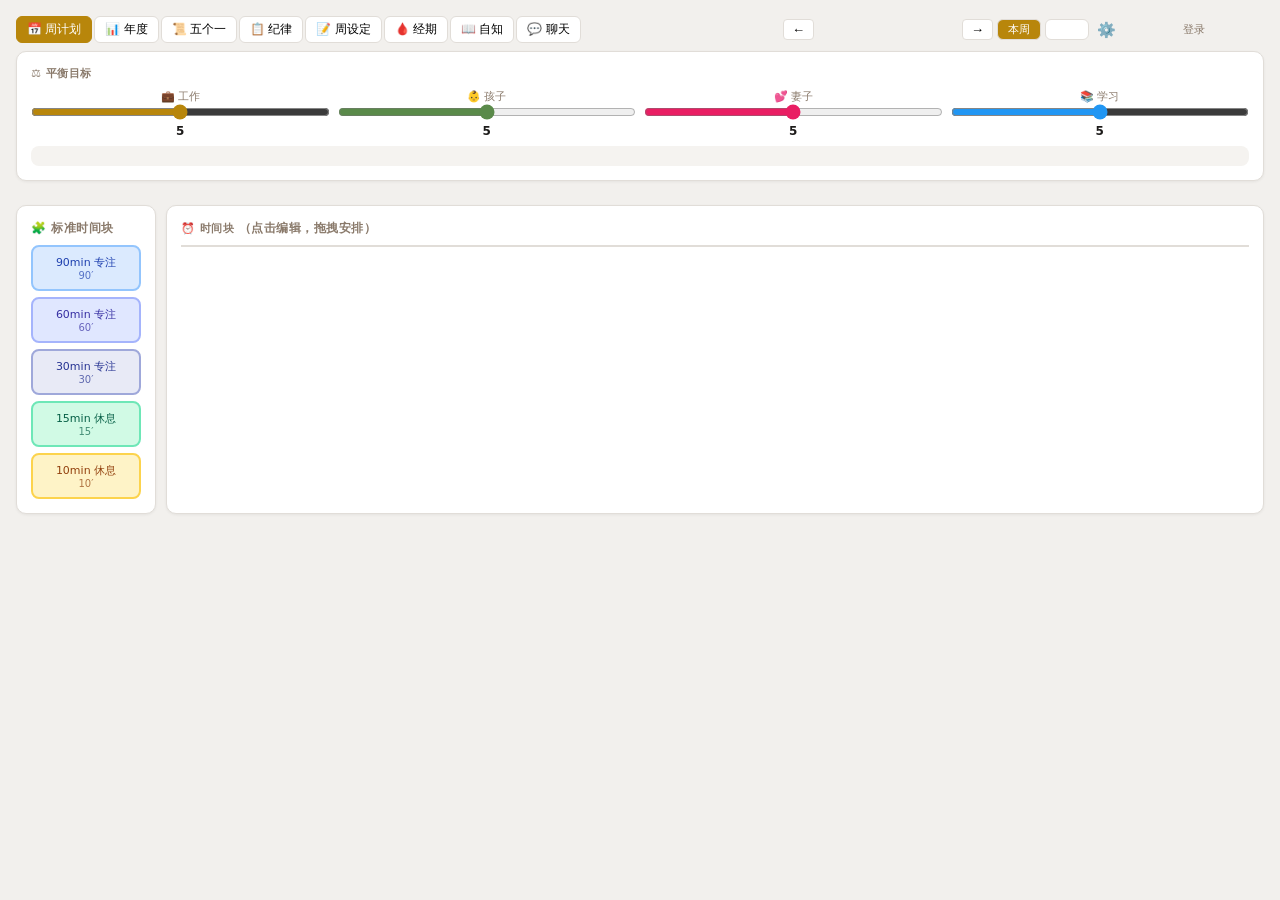
==== commit d1535169: "调试登录：加alert测试+禁止缓存HTML" ====
--- a/templates/index.html
+++ b/templates/index.html
@@ -3,788 +3,733 @@
 <head>
 <meta charset="UTF-8">
 <meta name="viewport" content="width=device-width, initial-scale=1.0, maximum-scale=1.0, user-scalable=no, viewport-fit=cover">
-<title>A计划</title>
+<title>A计划 - 时间管理</title>
+<meta name="description" content="个人时间管理与夫妻协作应用">
 <meta name="theme-color" content="#b8860b">
 <meta name="apple-mobile-web-app-capable" content="yes">
+<meta name="apple-mobile-web-app-status-bar-style" content="black-translucent">
+<meta name="apple-mobile-web-app-title" content="A计划">
 <link rel="manifest" href="/static/manifest.json">
+<link rel="apple-touch-icon" href="/static/icons/icon-192.png">
+<link href="https://fonts.googleapis.com/css2?family=Inter:opsz@14..32&display=swap" rel="stylesheet">
+<link rel="stylesheet" href="/static/mobile.css">
 <style>
 :root {
-  --bg: #f5f5f5;
+  --bg: #f2f0ed;
   --card: #ffffff;
-  --border: #e8e8e8;
-  --text: #1a1a1a;
-  --text2: #888888;
+  --border: #e1ddd8;
+  --text: #1d1b1a;
+  --text2: #8a7a6b;
   --accent: #b8860b;
-  --accent-light: #fdf6e3;
-  --success: #52c41a;
-  --danger: #ff4d4f;
-  --radius: 12px;
-}
-
+  --accent2: #9a7209;
+  --save-color: #5a8a4a;
+  --hour-bg: #f5f3f0;
+  --hour-text: #7a6b58;
+  --up-color: #f0e6d3;
+  --down-color: #f5e0d0;
+  --radius: 10px;
+  --shadow: 0 1px 3px rgba(0,0,0,0.06);
+}
 * { margin: 0; padding: 0; box-sizing: border-box; }
-body {
-  font-family: -apple-system, BlinkMacSystemFont, 'Segoe UI', sans-serif;
-  background: var(--bg);
-  color: var(--text);
-  font-size: 16px;
-  -webkit-font-smoothing: antialiased;
-  overscroll-behavior: none;
-}
-
-/* === 安全区域 === */
-@supports (padding: env(safe-area-inset-bottom)) {
-  .bottom-nav { padding-bottom: env(safe-area-inset-bottom); }
-  .page-content { padding-bottom: calc(70px + env(safe-area-inset-bottom)); }
-}
-
-/* === 页面结构 === */
-.page { display: none; min-height: 100vh; padding-bottom: 70px; }
-.page.active { display: block; }
-
-/* === 顶部栏 === */
-.top-bar {
-  position: sticky;
-  top: 0;
-  background: var(--card);
-  border-bottom: 1px solid var(--border);
-  padding: 12px 16px;
-  display: flex;
-  align-items: center;
-  justify-content: space-between;
-  z-index: 100;
-}
-.top-bar-title { font-size: 18px; font-weight: 600; }
-.top-bar-btn {
-  width: 36px;
-  height: 36px;
-  border-radius: 50%;
-  border: none;
-  background: var(--bg);
-  font-size: 18px;
-  cursor: pointer;
-}
-
-/* === 底部导航 === */
-.bottom-nav {
-  position: fixed;
-  bottom: 0;
-  left: 0;
-  right: 0;
-  height: 60px;
-  background: var(--card);
-  border-top: 1px solid var(--border);
-  display: flex;
-  align-items: center;
-  justify-content: space-around;
-  z-index: 100;
-}
-.nav-item {
-  display: flex;
-  flex-direction: column;
-  align-items: center;
-  padding: 6px 12px;
-  cursor: pointer;
-  color: var(--text2);
-  transition: color 0.2s;
-}
-.nav-item.active { color: var(--accent); }
-.nav-icon { font-size: 24px; margin-bottom: 2px; }
-.nav-label { font-size: 10px; }
-
-/* === 卡片 === */
-.card {
-  background: var(--card);
-  border-radius: var(--radius);
-  padding: 16px;
-  margin: 12px 16px;
-}
-.card-title {
-  font-size: 14px;
-  font-weight: 600;
-  color: var(--text);
-  margin-bottom: 12px;
-}
-
-/* === 按钮 === */
-.btn {
-  display: inline-flex;
-  align-items: center;
-  justify-content: center;
-  padding: 12px 24px;
-  border-radius: var(--radius);
-  font-size: 16px;
-  font-weight: 500;
-  border: none;
-  cursor: pointer;
-  transition: all 0.2s;
-  width: 100%;
-}
-.btn:active { transform: scale(0.98); }
-.btn-primary { background: var(--accent); color: white; }
-.btn-secondary { background: var(--bg); color: var(--text); }
-.btn-danger { background: var(--danger); color: white; }
-
-/* === 输入框 === */
-.input-group { margin-bottom: 16px; }
-.input-label {
-  display: block;
-  font-size: 14px;
-  font-weight: 500;
-  margin-bottom: 8px;
-  color: var(--text);
-}
-.input {
-  width: 100%;
-  padding: 14px 16px;
-  border: 1px solid var(--border);
-  border-radius: var(--radius);
-  font-size: 16px;
-  background: var(--card);
-  color: var(--text);
-  transition: border-color 0.2s;
-}
-.input:focus {
-  outline: none;
-  border-color: var(--accent);
-}
-.textarea {
-  width: 100%;
-  padding: 14px 16px;
-  border: 1px solid var(--border);
-  border-radius: var(--radius);
-  font-size: 16px;
-  background: var(--card);
-  color: var(--text);
-  resize: vertical;
-  min-height: 100px;
-  font-family: inherit;
-}
-
-/* === 登录页面 === */
-.login-page {
-  display: flex;
-  flex-direction: column;
-  align-items: center;
-  justify-content: center;
-  min-height: 100vh;
-  padding: 24px;
-  background: linear-gradient(135deg, #fdf6e3 0%, #f5f5f5 100%);
-}
-.login-logo {
-  font-size: 64px;
-  margin-bottom: 16px;
-}
-.login-title {
-  font-size: 28px;
-  font-weight: 700;
-  color: var(--accent);
-  margin-bottom: 8px;
-}
-.login-subtitle {
-  font-size: 14px;
-  color: var(--text2);
-  margin-bottom: 32px;
-}
-.login-form {
-  width: 100%;
-  max-width: 360px;
-}
-.login-tabs {
-  display: flex;
-  margin-bottom: 24px;
-  background: var(--bg);
-  border-radius: var(--radius);
-  padding: 4px;
-}
-.login-tab {
-  flex: 1;
-  padding: 10px;
-  text-align: center;
-  border-radius: 8px;
-  font-size: 14px;
-  font-weight: 500;
-  cursor: pointer;
-  transition: all 0.2s;
-}
-.login-tab.active {
-  background: var(--card);
-  color: var(--accent);
-  box-shadow: 0 1px 3px rgba(0,0,0,0.1);
-}
-.login-error {
-  background: #fff2f0;
-  border: 1px solid #ffccc7;
-  border-radius: 8px;
-  padding: 12px;
-  margin-bottom: 16px;
-  color: var(--danger);
-  font-size: 14px;
-  display: none;
-}
-
-/* === 周计划页面 === */
-.week-nav {
-  display: flex;
-  align-items: center;
-  justify-content: space-between;
-  padding: 12px 16px;
-  background: var(--card);
-  border-bottom: 1px solid var(--border);
-}
-.week-nav-btn {
-  width: 40px;
-  height: 40px;
-  border-radius: 50%;
-  border: 1px solid var(--border);
-  background: var(--card);
-  font-size: 18px;
-  cursor: pointer;
-}
-.week-info { text-align: center; }
-.week-title { font-size: 16px; font-weight: 600; }
-.week-date { font-size: 12px; color: var(--text2); }
-
-/* === 时间块 === */
-.time-blocks {
-  padding: 0 16px;
-}
-.time-block {
-  display: flex;
-  align-items: center;
-  padding: 12px;
-  background: var(--card);
-  border-radius: 8px;
-  margin-bottom: 8px;
-  border-left: 4px solid;
-}
-.time-block.focus { border-left-color: #1890ff; background: #e6f7ff; }
-.time-block.rest { border-left-color: #52c41a; background: #f6ffed; }
-.time-block-label { flex: 1; font-size: 14px; }
-.time-block-time { font-size: 12px; color: var(--text2); }
-
-/* === 快速添加 === */
-.quick-add {
-  display: flex;
-  gap: 8px;
-  padding: 12px 16px;
-  overflow-x: auto;
-  -webkit-overflow-scrolling: touch;
-}
-.quick-add-btn {
-  flex-shrink: 0;
-  padding: 8px 16px;
-  border-radius: 20px;
-  border: 1px solid var(--border);
-  background: var(--card);
-  font-size: 13px;
-  cursor: pointer;
-}
-.quick-add-btn.focus { background: #e6f7ff; border-color: #1890ff; color: #1890ff; }
-.quick-add-btn.rest { background: #f6ffed; border-color: #52c41a; color: #52c41a; }
-
-/* === Top 3 === */
-.top3-item {
-  display: flex;
-  align-items: center;
-  padding: 12px;
-  background: var(--bg);
-  border-radius: 8px;
-  margin-bottom: 8px;
-}
-.top3-num {
-  width: 28px;
-  height: 28px;
-  border-radius: 50%;
-  background: var(--accent);
-  color: white;
-  display: flex;
-  align-items: center;
-  justify-content: center;
-  font-size: 14px;
-  font-weight: 600;
-  margin-right: 12px;
-}
-.top3-input {
-  flex: 1;
-  border: none;
-  background: transparent;
-  font-size: 15px;
-  outline: none;
-}
-
-/* === 年度规划 === */
-.annual-item {
-  display: flex;
-  align-items: center;
-  padding: 14px;
-  background: var(--card);
-  border-radius: 8px;
-  margin-bottom: 8px;
-  border: 1px solid var(--border);
-}
-.annual-num {
-  width: 24px;
-  font-size: 14px;
-  color: var(--text2);
-  margin-right: 12px;
-}
-.annual-input {
-  flex: 1;
-  border: none;
-  background: transparent;
-  font-size: 15px;
-  outline: none;
-}
-.annual-delete {
-  width: 32px;
-  height: 32px;
-  border-radius: 50%;
-  border: none;
-  background: #fff2f0;
-  color: var(--danger);
-  font-size: 16px;
-  cursor: pointer;
-}
-
-/* === 经期追踪 === */
-.cycle-status {
-  text-align: center;
-  padding: 24px;
-}
-.cycle-phase {
-  display: inline-block;
-  padding: 8px 16px;
-  border-radius: 20px;
-  font-size: 14px;
-  font-weight: 500;
-  margin-bottom: 12px;
-}
-.phase-menstrual { background: #fff1f0; color: #cf1322; }
-.phase-follicular { background: #f6ffed; color: #389e0d; }
-.phase-ovulatory { background: #fff7e6; color: #d46b08; }
-.phase-luteal { background: #f9f0ff; color: #722ed1; }
-
-.cycle-day-num {
-  font-size: 48px;
-  font-weight: 700;
-  color: var(--accent);
-}
-.cycle-day-label {
-  font-size: 14px;
-  color: var(--text2);
-}
-
-.cycle-form {
-  display: flex;
-  flex-direction: column;
-  gap: 12px;
-}
-.cycle-row {
-  display: flex;
-  align-items: center;
-  gap: 12px;
-}
-.cycle-label {
-  width: 80px;
-  font-size: 14px;
-  color: var(--text2);
-}
-.cycle-input {
-  flex: 1;
-  padding: 10px 12px;
-  border: 1px solid var(--border);
-  border-radius: 8px;
-  font-size: 15px;
-}
-
-/* === 五个一/自知/纪律 === */
-.principle-item {
-  padding: 14px;
-  background: var(--bg);
-  border-radius: 8px;
-  margin-bottom: 8px;
-}
-.principle-title {
-  font-size: 13px;
-  font-weight: 600;
-  color: var(--accent);
-  margin-bottom: 8px;
-}
-.principle-input {
-  width: 100%;
-  border: none;
-  background: transparent;
-  font-size: 15px;
-  outline: none;
-  resize: none;
-  min-height: 60px;
-  font-family: inherit;
-}
-
-/* === 设置 === */
-.settings-group {
-  margin-bottom: 24px;
-}
-.settings-title {
-  font-size: 12px;
-  font-weight: 600;
-  color: var(--text2);
-  text-transform: uppercase;
-  margin-bottom: 12px;
-}
-.settings-item {
-  display: flex;
-  align-items: center;
-  justify-content: space-between;
-  padding: 14px 0;
-  border-bottom: 1px solid var(--border);
-}
-.settings-item:last-child { border-bottom: none; }
-.settings-label { font-size: 15px; }
-.settings-value {
-  font-size: 15px;
-  color: var(--text2);
-}
-
-/* === Modal === */
-.modal-overlay {
-  display: none;
-  position: fixed;
-  inset: 0;
-  background: rgba(0,0,0,0.5);
-  z-index: 200;
-  align-items: center;
-  justify-content: center;
-}
-.modal-overlay.show { display: flex; }
-.modal {
-  background: var(--card);
-  border-radius: 16px;
-  padding: 24px;
-  width: 90%;
-  max-width: 400px;
-  max-height: 80vh;
-  overflow-y: auto;
-}
-.modal-title {
-  font-size: 18px;
-  font-weight: 600;
-  margin-bottom: 20px;
-}
-
-/* === Toast === */
-.toast {
-  position: fixed;
-  bottom: 80px;
-  left: 50%;
-  transform: translateX(-50%);
-  background: #333;
-  color: white;
-  padding: 10px 20px;
-  border-radius: 20px;
-  font-size: 14px;
-  opacity: 0;
-  transition: opacity 0.3s;
-  z-index: 300;
-  pointer-events: none;
-}
+body { font-family: system-ui, -apple-system, BlinkMacSystemFont, 'Segoe UI', sans-serif; background: var(--bg); color: var(--text); padding: 16px; font-size: 13px; -webkit-font-smoothing: antialiased; }
+
+/* Layout */
+.app { max-width: 1440px; margin: 0 auto; }
+.header { margin-bottom: 8px; }
+.week-nav { display: flex; align-items: center; gap: 8px; }
+.week-nav button { background: var(--card); border: 1px solid var(--border); border-radius: 6px; padding: 4px 12px; cursor: pointer; font-size: 14px; }
+.week-nav button:hover { background: var(--hour-bg); }
+.week-nav span { font-weight: 500; min-width: 140px; text-align: center; }
+.btn-primary { background: var(--accent); color: white; border: none; border-radius: 8px; padding: 6px 16px; cursor: pointer; font-size: 13px; font-weight:500; transition:opacity 0.15s; }
+.btn-primary:hover { opacity:0.85; }
+.btn-save { background: var(--save-color); color: white; border: none; border-radius: 8px; padding: 6px 16px; cursor: pointer; font-size: 13px; font-weight:500; transition:opacity 0.15s; }
+.btn-save:hover { opacity:0.85; }
+
+/* Grid layout: 3 columns */
+.main-grid { display: grid; grid-template-columns: 280px 1fr 220px; gap: 12px; margin-bottom: 12px; }
+
+/* Cards */
+.card { background: var(--card); border: 1px solid var(--border); border-radius: var(--radius); padding: 14px; box-shadow: var(--shadow); }
+.card-title { font-size: 11px; font-weight: 600; text-transform: uppercase; letter-spacing: 0.5px; color: var(--text2); margin-bottom: 8px; }
+
+/* Top3 & Rules */
+textarea.textarea-full { width: 100%; border: none; resize: vertical; font-size: 13px; line-height: 1.5; outline: none; font-family: inherit; background: transparent; min-height: 60px; }
+textarea.textarea-full:focus { background: var(--hour-bg); border-radius: 4px; }
+.text-sm { font-size: 12px; color: var(--text2); }
+.ex-input { width:32px; padding:1px 2px; border:1px solid var(--border); border-radius:3px; font-size:11px; background:var(--card); color:var(--text); text-align:center; }
+.ex-input::-webkit-inner-spin-button, .ex-input::-webkit-outer-spin-button { -webkit-appearance:none; margin:0; }
+.ex-input[type=number] { -moz-appearance:textfield; }
+
+/* Time Block Grid - Column-based layout */
+.time-grid-wrap { overflow: auto; }
+.tg-header { display: grid; grid-template-columns: 50px repeat(7, 1fr); background: var(--hour-bg); border-bottom: 2px solid var(--border); position: sticky; top: 0; z-index: 10; }
+.tg-body { display: grid; grid-template-columns: 50px repeat(7, 1fr); position: relative; max-height: 600px; overflow-y: auto; overflow-x: hidden; }
+.tg-body::-webkit-scrollbar { width: 6px; }
+.tg-body::-webkit-scrollbar-thumb { background: var(--border); border-radius: 3px; }
+.grid-header { font-weight: 500; font-size: 11px; text-align: center; padding: 6px 4px; border: 1px solid var(--border); background: var(--hour-bg); color: var(--text2); }
+.tg-day-col { position: relative; border-left: 1px solid var(--border); min-height: 1080px; }
+.tg-day-col:first-child { border-left: none; }
+.tg-hour-bg { height: 60px; border-bottom: 1px solid var(--border); }
+.tg-hour-bg:nth-child(even) { background: rgba(0,0,0,0.015); }
+.tg-block { position: absolute; left: 2px; right: 2px; border-radius: 6px; padding: 2px 6px; font-size: 11px; overflow: hidden; cursor: pointer; border: 1px solid rgba(0,0,0,0.1); z-index: 5; transition: box-shadow 0.15s; }
+.tg-block:hover { box-shadow: 0 2px 8px rgba(0,0,0,0.15); z-index: 6; }
+.tg-block .block-label { font-weight: 500; white-space: nowrap; overflow: hidden; text-overflow: ellipsis; }
+.tg-block .block-time { font-size: 9px; opacity: 0.7; }
+.tg-block.focus_90 { background: #dbeafe; color: #1e40af; }
+.tg-block.focus_60 { background: #e0e7ff; color: #3730a3; }
+.tg-block.focus_30 { background: #e8eaf6; color: #283593; }
+.tg-block.rest_15 { background: #d1fae5; color: #065f46; }
+.tg-block.rest_10 { background: #fef3c7; color: #92400e; }
+.tg-day-col.drag-over { background: rgba(184,134,11,0.05); }
+.tg-snap-indicator { position: absolute; left: 0; right: 0; height: 2px; background: var(--accent); z-index: 8; pointer-events: none; box-shadow: 0 0 6px rgba(184,134,11,0.5); }
+.tg-block .block-delete { display: none; position: absolute; top: -6px; right: -6px; width: 18px; height: 18px; border-radius: 50%; background: #ef4444; color: #fff; border: none; cursor: pointer; align-items: center; justify-content: center; font-size: 11px; line-height: 1; z-index: 10; padding: 0; box-shadow: 0 1px 3px rgba(0,0,0,0.3); }
+.tg-block:hover .block-delete { display: flex; }
+.tg-block.dragging { opacity: 0.4; }
+
+/* Right sidebar */
+.side-section { margin-bottom: 12px; }
+.principle-item { padding: 6px 0; border-bottom: 1px solid var(--border); }
+.principle-item:last-child { border-bottom: none; }
+.principle-cat { font-size: 10px; font-weight: 600; color: var(--accent); text-transform: uppercase; }
+.principle-content { font-size: 12px; margin-top: 2px; }
+.principle-content textarea { width: 100%; border: none; resize: vertical; font-size: 12px; outline: none; font-family: inherit; background: transparent; min-height: 24px; }
+.principle-content textarea:focus { background: var(--hour-bg); border-radius: 4px; }
+
+/* Tabs */
+.tabs { display: flex; gap: 4px; }
+.tab-btn { padding: 6px 14px; border: 1px solid var(--border); background: var(--card); border-radius: 6px; cursor: pointer; font-size: 13px; }
+.tab-btn.active { background: var(--accent); color: white; border-color: var(--accent); }
+.tab-content { display: none; }
+.tab-content.active { display: block; }
+#tab-chat.active { display: flex; }
+
+/* Annual list drag & drop */
+.annual-list { min-height: 60px; }
+.annual-item { display: flex; align-items: center; gap: 8px; padding: 6px 8px; border: 1px solid var(--border); border-radius: 6px; margin-bottom: 4px; background: var(--card); cursor: default; }
+.annual-item:hover { background: var(--hour-bg); }
+.annual-item.dragging { opacity: 0.4; }
+.annual-item.drag-over { border-color: var(--accent); border-style: dashed; }
+.drag-handle { cursor: grab; color: var(--text2); font-size: 16px; user-select: none; flex-shrink: 0; }
+.drag-handle:active { cursor: grabbing; }
+.annual-item textarea { flex: 1; border: none; resize: vertical; font-size: 13px; line-height: 1.5; outline: none; font-family: inherit; background: transparent; min-height: 24px; }
+.annual-item textarea:focus { background: var(--bg); border-radius: 4px; }
+.btn-remove { cursor: pointer; color: #ef4444; font-size: 16px; background: none; border: none; flex-shrink: 0; padding: 0 4px; }
+.btn-remove:hover { color: #dc2626; }
+
+/* Settings Modal */
+.modal-overlay { display:none; position:fixed; inset:0; background:rgba(0,0,0,0.25); backdrop-filter:blur(2px); z-index:200; align-items:center; justify-content:center; }
+.modal-overlay.show { display:flex; }
+.modal { background:var(--card); border-radius:14px; padding:24px; max-width:540px; width:90%; max-height:80vh; overflow-y:auto; box-shadow:0 8px 40px rgba(0,0,0,0.12); border:1px solid var(--border); }
+.modal h2 { font-size:17px; font-weight:600; margin-bottom:20px; }
+.setting-group { margin-bottom:20px; }
+.setting-group-title { font-size:11px; font-weight:600; text-transform:uppercase; letter-spacing:0.5px; color:var(--text2); margin-bottom:8px; }
+.setting-row { display:flex; align-items:center; justify-content:space-between; padding:8px 0; border-bottom:1px solid var(--border); }
+.setting-row:last-child { border-bottom:none; }
+.setting-row label { font-size:13px; font-weight:450; }
+.setting-row input, .setting-row select { width:100px; padding:6px 8px; border:1px solid var(--border); border-radius:6px; font-size:13px; font-family:inherit; background:var(--card); color:var(--text); }
+.day-checkboxes { display:flex; gap:6px; }
+.day-checkboxes label { font-size:12px; display:flex; align-items:center; gap:3px; cursor:pointer; padding:3px 6px; border-radius:6px; background:var(--hour-bg); }
+.day-checkboxes input { width:auto; }
+
+/* Toast */
+.toast { position: fixed; bottom: 20px; right: 20px; background: #1a1d23; color: white; padding: 8px 16px; border-radius: 8px; font-size: 13px; opacity: 0; transition: opacity 0.3s; z-index: 100; }
 .toast.show { opacity: 1; }
 
-/* === 加载状态 === */
-.loading {
-  display: flex;
-  align-items: center;
-  justify-content: center;
-  padding: 40px;
-  color: var(--text2);
-}
-
-/* === 空状态 === */
-.empty {
-  text-align: center;
-  padding: 40px;
-  color: var(--text2);
-}
-.empty-icon { font-size: 48px; margin-bottom: 12px; }
+/* Current time indicator */
+.now-line { position: absolute; left: 50px; right: 0; height: 0; border-top: 2px solid #ef4444; z-index: 5; pointer-events: none; }
+.now-line::before { content: ''; position: absolute; left: -4px; top: -4px; width: 8px; height: 8px; background: #ef4444; border-radius: 50%; }
+
+/* Legacy cell content - hidden in new layout */
+.cell-content { display: none; }
+
+/* Sync button */
+.sync-btn { user-select: none; }
+.sync-btn:hover { opacity: 0.8; transform: scale(1.1); }
+.sync-btn:active { transform: scale(0.95); }
+
+/* Cycle / PMS */
+.pms-banner { margin-bottom:12px; border-left:4px solid #e91e63; background:#fdf2f4; }
+.pms-banner .card-title { color:#c62828; }
+.cycle-phase-box { display:flex; align-items:center; gap:10px; padding:10px 14px; border-radius:8px; margin-bottom:10px; font-size:13px; }
+.cycle-phase-box.menstrual { background:#fce4ec; }
+.cycle-phase-box.follicular { background:#e8f5e9; }
+.cycle-phase-box.luteal { background:#f3e5f5; }
+.cycle-phase-box.pms { background:#fce4ec; border-left:4px solid #e91e63; }
+.cycle-phase-box.ovulatory { background:#fff3e0; }
+.cycle-day { aspect-ratio:1; border-radius:6px; display:flex; flex-direction:column; align-items:center; justify-content:center; font-size:11px; position:relative; transition:transform 0.1s; cursor:default; }
+.cycle-day:hover { transform:scale(1.1); z-index:10; }
+.cycle-day.today { outline:2px solid #e53935; outline-offset:-2px; box-shadow:0 0 0 1px #e53935; }
+.countdown-number { font-size:64px; font-weight:800; line-height:1; color:#e53935; animation:countdownFlip 0.6s ease-out; letter-spacing:-2px; }
+@keyframes countdownFlip {
+  0% { transform:scale(0.3) rotateX(90deg); opacity:0.3; }
+  50% { transform:scale(1.2) rotateX(0deg); opacity:1; }
+  100% { transform:scale(1) rotateX(0deg); }
+}
+
+/* Empty state for weeks */
+.week-link { cursor: pointer; padding: 4px 8px; border-radius: 4px; }
+.week-link:hover { background: var(--hour-bg); }
+
+/* Chat */
+.chat-msg { max-width:80%; padding:8px 12px; border-radius:12px; font-size:13px; line-height:1.5; word-break:break-word; }
+.chat-msg.me { align-self:flex-end; background:var(--accent); color:#fff; border-bottom-right-radius:4px; }
+.chat-msg.other { align-self:flex-start; background:var(--hour-bg); color:var(--text); border-bottom-left-radius:4px; }
+.chat-msg .meta { font-size:10px; opacity:0.7; margin-top:4px; }
+.chat-msg.me .meta { text-align:right; }
+.chat-msg.other .meta { text-align:left; }
+.chat-analysis-card { padding:12px; margin-bottom:8px; border-radius:8px; font-size:12px; line-height:1.5; }
+.chat-analysis-card .score { font-size:24px; font-weight:700; text-align:center; }
+.tag { display:inline-block; padding:2px 8px; border-radius:10px; font-size:11px; margin:2px; }
+.chat-analysis-card .pattern { padding:6px 8px; margin:4px 0; border-left:3px solid; border-radius:4px; font-size:12px; }
+.chat-analysis-card .suggestion { padding:8px; margin:6px 0; border-radius:6px; background:var(--bg); font-size:12px; border-left:3px solid var(--save-color); }
+
+/* Voice Recording */
+.voice-btn { display:flex;align-items:center;justify-content:center;width:36px;height:36px;border-radius:50%;border:1px solid var(--border);background:var(--card);cursor:pointer;font-size:16px;transition:all 0.2s;flex-shrink:0; }
+.voice-btn:hover { background:var(--hour-bg); }
+.voice-btn.recording { background:#e53935;color:#fff;border-color:#e53935;animation:voice-pulse 1s infinite; }
+@keyframes voice-pulse { 0%,100%{box-shadow:0 0 0 0 rgba(229,57,53,0.4)} 50%{box-shadow:0 0 0 8px rgba(229,57,53,0)} }
+.voice-timer { font-size:13px;font-weight:600;color:#e53935;font-variant-numeric:tabular-nums;min-width:40px; }
+.voice-preview { display:flex;align-items:center;gap:8px;padding:6px 10px;background:var(--hour-bg);border-radius:8px;font-size:12px;flex:1; }
+.voice-preview audio { height:32px;flex:1;min-width:0; }
+.voice-msg { display:flex;align-items:flex-start;gap:8px;max-width:80%;padding:8px 12px;border-radius:12px;font-size:13px;line-height:1.5; }
+.voice-msg.me { align-self:flex-end;background:var(--accent);color:#fff;border-bottom-right-radius:4px;flex-direction:row-reverse; }
+.voice-msg.other { align-self:flex-start;background:var(--hour-bg);color:var(--text);border-bottom-left-radius:4px; }
+.voice-msg audio { height:32px;flex:1;min-width:120px;border-radius:4px; }
+.voice-msg audio::-webkit-media-controls-panel { background:transparent; }
+.voice-msg .voice-trans { font-size:11px;opacity:0.85;margin-top:2px;word-break:break-word; }
+.voice-msg .meta { font-size:10px;opacity:0.7;margin-top:2px; }
+.voice-btn-wrapper { display:flex;align-items:center;gap:4px; }
+
+/* Face-to-Face */
+.ftf-bar { display:flex;align-items:center;gap:8px;padding:6px 10px;background:#f3e5f5;border-bottom:1px solid #ce93d8;font-size:12px;border-radius:8px 8px 0 0; }
+.ftf-bar.active { background:#fce4ec;border-color:#e57373; }
+.ftf-speaker-btn { padding:3px 10px;border-radius:12px;border:1px solid #ce93d8;background:#fff;cursor:pointer;font-size:11px;font-weight:500;transition:all 0.2s; }
+.ftf-speaker-btn.male { border-color:#90caf9;color:#1565c0; }
+.ftf-speaker-btn.female { border-color:#f48fb1;color:#c62828; }
+.ftf-speaker-btn.active { background:#ce93d8;color:#fff; }
+.ftf-speaker-btn.male.active { background:#1565c0;color:#fff; }
+.ftf-speaker-btn.female.active { background:#c62828;color:#fff; }
+.ftf-rec-btn { width:48px;height:48px;border-radius:50%;border:none;cursor:pointer;font-size:20px;transition:all 0.2s;flex-shrink:0; }
+.ftf-rec-btn.idle { background:#e53935;color:#fff; }
+.ftf-rec-btn.idle:hover { transform:scale(1.05); }
+.ftf-rec-btn.recording { background:#b71c1c;color:#fff;animation:voice-pulse 1s infinite; }
+.ftf-transcript-area { flex:1;overflow-y:auto;padding:6px 8px;display:flex;flex-direction:column;gap:4px;font-size:12px; }
+.ftf-utterance { padding:4px 8px;border-radius:6px;max-width:85%; }
+.ftf-utterance.male { align-self:flex-start;background:#e3f2fd;border-left:3px solid #1565c0; }
+.ftf-utterance.female { align-self:flex-end;background:#fce4ec;border-right:3px solid #c62828; }
+.ftf-utterance .speaker-label { font-size:10px;font-weight:600;opacity:0.7; }
+.ftf-utterance .text { margin-top:1px; }
+.ftf-msg { display:flex;align-items:center;gap:6px;padding:6px 8px;border-radius:6px;margin:2px 0;font-size:12px;border:1px solid var(--border);cursor:pointer;transition:background 0.1s; }
+.ftf-msg:hover { background:var(--hour-bg); }
+.ftf-msg.selected { border-color:#8e44ad;background:#f3e5f5; }
+.ftf-msg .ftf-check { width:16px;height:16px;accent-color:#8e44ad;cursor:pointer;flex-shrink:0; }
+
+/* FTF Recording View */
+.ftf-rec-view { display:none;flex-direction:column;align-items:center;justify-content:center;flex:1;padding:20px;gap:12px;background:linear-gradient(180deg,#1a1a2e 0%,#16213e 100%); }
+.ftf-rec-view .rec-header { display:flex;align-items:center;gap:12px;width:100%;max-width:400px; }
+.ftf-rec-view .rec-speaker-btn { padding:6px 16px;border-radius:20px;border:1px solid rgba(255,255,255,0.3);background:rgba(255,255,255,0.1);color:#fff;cursor:pointer;font-size:12px;font-weight:500;transition:all 0.2s; }
+.ftf-rec-view .rec-speaker-btn.male { border-color:rgba(100,180,255,0.5);color:#90caf9; }
+.ftf-rec-view .rec-speaker-btn.female { border-color:rgba(255,100,150,0.5);color:#f48fb1; }
+.ftf-rec-view .rec-speaker-btn.male.active { background:rgba(100,180,255,0.2); }
+.ftf-rec-view .rec-speaker-btn.female.active { background:rgba(255,100,150,0.2); }
+.ftf-rec-view .rec-timer { flex:1;text-align:center;font-size:32px;font-weight:300;color:#fff;letter-spacing:2px;font-variant-numeric:tabular-nums; }
+.ftf-rec-view .rec-end-btn { width:44px;height:44px;border-radius:50%;border:3px solid #e53935;background:rgba(229,57,53,0.2);color:#e53935;font-size:18px;cursor:pointer;display:flex;align-items:center;justify-content:center;transition:all 0.2s;flex-shrink:0; }
+.ftf-rec-view .rec-end-btn:hover { background:rgba(229,57,53,0.4);transform:scale(1.05); }
+.ftf-rec-view .rec-waveform { width:100%;max-width:400px;height:160px;border-radius:12px;background:rgba(255,255,255,0.03);overflow:hidden; }
+.ftf-rec-view .rec-waveform canvas { width:100%;height:100%; }
+.ftf-rec-view .rec-transcript { width:100%;max-width:400px;max-height:120px;overflow-y:auto;padding:8px 12px;border-radius:8px;background:rgba(255,255,255,0.05);color:rgba(255,255,255,0.8);font-size:12px;line-height:1.6;min-height:40px; }
+.ftf-rec-view .rec-transcript .interim { color:rgba(255,255,255,0.4);font-style:italic; }
+.ftf-rec-view .rec-transcript .final { color:rgba(255,255,255,0.8); }
+
+/* Responsive */
+@media (max-width: 1024px) {
+  .main-grid { grid-template-columns: 1fr; }
+}
+@media (max-width: 768px) {
+  #tab-chat { flex-direction:column !important; }
+  #tab-chat #chatAnalysis { width:100% !important; max-height:40vh; border-top:1px solid var(--border); }
+  #chatTagBar { padding:4px 8px; font-size:11px; }
+}
+
+/* ── Palette preset blocks (draggable) ── */
+.palette-preset { padding:8px 12px; border-radius:8px; cursor:grab; font-size:11px; font-weight:500; text-align:center; user-select:none; border:2px solid transparent; transition:all 0.15s; }
+.palette-preset:active { cursor:grabbing; }
+.palette-preset:hover { transform:translateY(-1px); box-shadow:0 2px 8px rgba(0,0,0,0.12); }
+.palette-preset.focus-90 { background:#dbeafe; color:#1e40af; border-color:#93c5fd; }
+.palette-preset.focus-60 { background:#e0e7ff; color:#3730a3; border-color:#a5b4fc; }
+.palette-preset.focus-30 { background:#e8eaf6; color:#283593; border-color:#9fa8da; }
+.palette-preset.rest-15 { background:#d1fae5; color:#065f46; border-color:#6ee7b7; }
+.palette-preset.rest-10 { background:#fef3c7; color:#92400e; border-color:#fcd34d; }
+.palette-preset .duration-badge { font-size:10px; opacity:0.7; font-weight:400; display:block; }
+.palette-drop-zone { box-shadow:inset 0 0 0 2px var(--accent) !important; border-radius:3px; }
 </style>
 </head>
 <body>
-
-<!-- ========== 登录页面 ========== -->
-<div id="loginPage" class="login-page">
-  <div class="login-logo">📅</div>
-  <div class="login-title">A计划</div>
-  <div class="login-subtitle">个人时间管理与夫妻协作</div>
-
-  <div class="login-form">
-    <div class="login-tabs">
-      <div class="login-tab active" onclick="switchLoginTab('login')">登录</div>
-      <div class="login-tab" onclick="switchLoginTab('register')">注册</div>
-    </div>
-
-    <div id="loginError" class="login-error"></div>
-
-    <div class="input-group">
-      <label class="input-label">用户名</label>
-      <input id="loginUsername" type="text" class="input" placeholder="请输入用户名">
-    </div>
-
-    <div class="input-group">
-      <label class="input-label">密码</label>
-      <input id="loginPassword" type="password" class="input" placeholder="请输入密码">
-    </div>
-
-    <div id="displayNameGroup" class="input-group" style="display:none;">
-      <label class="input-label">显示名称</label>
-      <input id="loginDisplayName" type="text" class="input" placeholder="你希望被怎么称呼">
-    </div>
-
-    <button id="loginBtn" onclick="doLogin()" class="btn btn-primary" style="margin-top:8px;">登录</button>
+<!-- 移动端头部 -->
+<div class="mobile-header" id="mobileHeader">
+  <div class="mobile-header-title" id="mobileHeaderTitle">📅 周计划</div>
+  <div class="mobile-header-actions">
+    <button class="mobile-header-btn" onclick="saveAll()" title="保存">💾</button>
+    <button class="mobile-header-btn" onclick="openSettings()" title="设置">⚙️</button>
   </div>
 </div>
 
-<!-- ========== 主应用 ========== -->
-<div id="appPage" style="display:none;">
-
-  <!-- 底部导航 -->
-  <div class="bottom-nav">
-    <div class="nav-item active" onclick="switchPage('week', this)">
-      <span class="nav-icon">📅</span>
-      <span class="nav-label">周计划</span>
-    </div>
-    <div class="nav-item" onclick="switchPage('annual', this)">
-      <span class="nav-icon">🎯</span>
-      <span class="nav-label">年度</span>
-    </div>
-    <div class="nav-item" onclick="switchPage('cycle', this)">
-      <span class="nav-icon">🩸</span>
-      <span class="nav-label">经期</span>
-    </div>
-    <div class="nav-item" onclick="switchPage('more', this)">
-      <span class="nav-icon">☰</span>
-      <span class="nav-label">更多</span>
+<!-- 移动端底部导航 -->
+<div class="mobile-bottom-nav" id="mobileBottomNav">
+  <div class="nav-item active" data-tab="week" onclick="switchMobileTab('week', this)">
+    <span class="nav-icon">📅</span>
+    <span class="nav-label">周计划</span>
+  </div>
+  <div class="nav-item" data-tab="annual" onclick="switchMobileTab('annual', this)">
+    <span class="nav-icon">📊</span>
+    <span class="nav-label">年度</span>
+  </div>
+  <div class="nav-item" data-tab="chat" onclick="switchMobileTab('chat', this)">
+    <span class="nav-icon">💬</span>
+    <span class="nav-label">聊天</span>
+  </div>
+  <div class="nav-item" data-tab="cycle" onclick="switchMobileTab('cycle', this)">
+    <span class="nav-icon">🩸</span>
+    <span class="nav-label">经期</span>
+  </div>
+  <div class="nav-item" data-tab="more" onclick="switchMobileTab('more', this)">
+    <span class="nav-icon">☰</span>
+    <span class="nav-label">更多</span>
+  </div>
+</div>
+
+<!-- 移动端更多菜单弹窗 -->
+<div id="mobileMoreMenu" class="modal-overlay" style="align-items:flex-end;">
+  <div class="modal" style="border-radius:16px 16px 0 0;max-height:70vh;margin:0;position:fixed;bottom:60px;left:0;right:0;">
+    <div style="padding:16px;">
+      <div style="width:40px;height:4px;background:var(--border);border-radius:2px;margin:0 auto 16px;"></div>
+      <div style="display:grid;grid-template-columns:repeat(4,1fr);gap:12px;">
+        <div class="nav-item" onclick="switchMobileTab('principles', this);closeMobileMoreMenu();">
+          <span class="nav-icon">📜</span>
+          <span class="nav-label">五个一</span>
+        </div>
+        <div class="nav-item" onclick="switchMobileTab('discipline', this);closeMobileMoreMenu();">
+          <span class="nav-icon">📋</span>
+          <span class="nav-label">纪律</span>
+        </div>
+        <div class="nav-item" onclick="switchMobileTab('weekconfig', this);closeMobileMoreMenu();">
+          <span class="nav-icon">📝</span>
+          <span class="nav-label">周设定</span>
+        </div>
+        <div class="nav-item" onclick="switchMobileTab('selfknow', this);closeMobileMoreMenu();">
+          <span class="nav-icon">📖</span>
+          <span class="nav-label">自知</span>
+        </div>
+        <div class="nav-item" onclick="switchMobileTab('couple-goals', this);closeMobileMoreMenu();">
+          <span class="nav-icon">🎯</span>
+          <span class="nav-label">夫妻目标</span>
+        </div>
+        <div class="nav-item" onclick="switchMobileTab('couple-calendar', this);closeMobileMoreMenu();">
+          <span class="nav-icon">📅</span>
+          <span class="nav-label">共同日历</span>
+        </div>
+        <div class="nav-item" onclick="switchMobileTab('agreements', this);closeMobileMoreMenu();">
+          <span class="nav-icon">🤝</span>
+          <span class="nav-label">夫妻约定</span>
+        </div>
+        <div class="nav-item" onclick="openSettings();closeMobileMoreMenu();">
+          <span class="nav-icon">⚙️</span>
+          <span class="nav-label">设置</span>
+        </div>
+      </div>
     </div>
   </div>
-
-  <!-- ========== 周计划页面 ========== -->
-  <div id="page-week" class="page active">
-    <div class="top-bar">
-      <div class="top-bar-title">📅 周计划</div>
-      <div style="display:flex;gap:8px;">
-        <button class="top-bar-btn" onclick="saveAll()">💾</button>
-        <button class="top-bar-btn" onclick="showSettings()">⚙️</button>
-      </div>
+</div>
+
+<!-- Toast 通知 -->
+<div id="mobileToast" class="mobile-toast"></div>
+<div class="app">
+  <!-- Header + Tabs merged -->
+  <div class="header" style="display:flex;align-items:center;gap:8px;flex-wrap:wrap;">
+    <div class="tabs" style="display:flex;gap:2px;flex-wrap:wrap;">
+      <button class="tab-btn active" onclick="switchTab('week', this)" style="padding:4px 10px;font-size:12px;">📅 周计划</button>
+      <button class="tab-btn" onclick="switchTab('annual', this)" style="padding:4px 10px;font-size:12px;">📊 年度</button>
+      <button class="tab-btn" onclick="switchTab('principles', this)" style="padding:4px 10px;font-size:12px;">📜 五个一</button>
+      <button class="tab-btn" onclick="switchTab('discipline', this)" style="padding:4px 10px;font-size:12px;">📋 纪律</button>
+      <button class="tab-btn" onclick="switchTab('weekconfig', this)" style="padding:4px 10px;font-size:12px;">📝 周设定</button>
+      <button class="tab-btn" onclick="switchTab('cycle', this)" style="padding:4px 10px;font-size:12px;">🩸 经期</button>
+      <button class="tab-btn" onclick="switchTab('selfknow', this)" style="padding:4px 10px;font-size:12px;">📖 自知</button>
+      <button class="tab-btn" onclick="switchTab('chat', this)" style="padding:4px 10px;font-size:12px;">💬 聊天</button>
     </div>
-
-    <div class="week-nav">
-      <button class="week-nav-btn" onclick="navWeek(-1)">←</button>
-      <div class="week-info">
-        <div class="week-title" id="weekTitle"></div>
-        <div class="week-date" id="weekDate"></div>
-      </div>
-      <button class="week-nav-btn" onclick="navWeek(1)">→</button>
-    </div>
-
-    <!-- Top 3 -->
-    <div class="card">
-      <div class="card-title">🎯 Top 3 优先级</div>
-      <div class="top3-item">
-        <div class="top3-num">1</div>
-        <input id="top3_1" class="top3-input" placeholder="本周第一优先">
-      </div>
-      <div class="top3-item">
-        <div class="top3-num">2</div>
-        <input id="top3_2" class="top3-input" placeholder="本周第二优先">
-      </div>
-      <div class="top3-item">
-        <div class="top3-num">3</div>
-        <input id="top3_3" class="top3-input" placeholder="本周第三优先">
-      </div>
-    </div>
-
-    <!-- 本周主题 -->
-    <div class="card">
-      <div class="card-title">🏷️ 本周主题</div>
-      <input id="theme" class="input" placeholder="如：世事练达">
-    </div>
-
-    <!-- 快速添加时间块 -->
-    <div class="card">
-      <div class="card-title">⏰ 时间块</div>
-      <div class="quick-add">
-        <button class="quick-add-btn focus" onclick="addTimeBlock('focus', 90)">+90min 专注</button>
-        <button class="quick-add-btn focus" onclick="addTimeBlock('focus', 60)">+60min 专注</button>
-        <button class="quick-add-btn rest" onclick="addTimeBlock('rest', 15)">+15min 休息</button>
-      </div>
-      <div id="timeBlocks" class="time-blocks"></div>
-    </div>
-
-    <!-- 纪律 -->
-    <div class="card">
-      <div class="card-title">📋 本周纪律</div>
-      <textarea id="rules" class="textarea" placeholder="本周要遵守的原则..."></textarea>
-    </div>
-
-    <!-- 运动 -->
-    <div class="card">
-      <div class="card-title">🏃 运动目标</div>
-      <div style="display:flex;align-items:center;gap:12px;">
-        <span style="font-size:14px;">目标</span>
-        <input id="exerciseTarget" type="number" class="input" value="100" style="width:80px;">
-        <span style="font-size:14px;">分钟</span>
-      </div>
-      <div style="margin-top:12px;">
-        <div style="display:flex;justify-content:space-between;font-size:13px;color:var(--text2);margin-bottom:4px;">
-          <span>已完成</span>
-          <span id="exerciseProgress">0 / 100 分钟</span>
-        </div>
-        <div style="background:var(--bg);border-radius:4px;height:8px;overflow:hidden;">
-          <div id="exerciseBar" style="background:var(--success);height:100%;width:0%;transition:width 0.3s;"></div>
-        </div>
-      </div>
-      <div style="display:flex;gap:8px;margin-top:12px;flex-wrap:wrap;">
-        <button class="quick-add-btn" onclick="addExercise(15)">+15min</button>
-        <button class="quick-add-btn" onclick="addExercise(30)">+30min</button>
-        <button class="quick-add-btn" onclick="addExercise(60)">+60min</button>
-      </div>
-    </div>
-
-    <!-- 周备忘 -->
-    <div class="card">
-      <div class="card-title">📝 周备忘</div>
-      <textarea id="weeklyNote" class="textarea" placeholder="其他备忘事项..."></textarea>
+    <div class="week-nav" style="display:flex;align-items:center;gap:4px;margin-left:auto;font-size:12px;">
+      <button onclick="navWeek(-1)" style="background:var(--card);border:1px solid var(--border);border-radius:4px;padding:2px 8px;cursor:pointer;font-size:13px;">←</button>
+      <span id="weekDisplay" style="font-size:11px;white-space:nowrap;"></span>
+      <button onclick="navWeek(1)" style="background:var(--card);border:1px solid var(--border);border-radius:4px;padding:2px 8px;cursor:pointer;font-size:13px;">→</button>
+      <button onclick="goToday()" class="btn-primary" style="padding:2px 10px;font-size:11px;background:var(--accent);color:#fff;">本周</button>
+      <button onclick="saveAll()" class="btn-save" style="padding:2px 10px;font-size:11px;">保存</button>
+      <span id="autoSaveIndicator" style="font-size:10px;color:var(--text2);display:none;">⏺</span>
+      <button onclick="openSettings()" style="background:none;border:none;cursor:pointer;font-size:15px;padding:1px 4px;" title="设置">⚙️</button>
+      <span id="authDisplay" style="font-size:11px;color:var(--text2);cursor:pointer;white-space:nowrap;" onclick="showLogin()">登录</span>
     </div>
   </div>
 
-  <!-- ========== 年度规划页面 ========== -->
-  <div id="page-annual" class="page">
-    <div class="top-bar">
-      <div class="top-bar-title">🎯 年度规划</div>
-      <button class="top-bar-btn" onclick="addAnnualItem()">+</button>
+  <!-- Tab: Week Plan -->
+  <div id="tab-week" class="tab-content active">
+
+    <!-- Balance Section -->
+    <div class="card" style="margin-bottom:12px;">
+      <div class="card-title">⚖️ 平衡目标</div>
+      <div style="display:grid;grid-template-columns:repeat(4,1fr);gap:8px;margin-bottom:8px;">
+        <div style="text-align:center;">
+          <div style="font-size:11px;color:var(--text2);">💼 工作</div>
+          <input type="range" class="balance-slider" data-dim="work" min="0" max="10" value="5" style="width:100%;accent-color:var(--accent);">
+          <span class="balance-val" style="font-size:12px;font-weight:600;">5</span>
+        </div>
+        <div style="text-align:center;">
+          <div style="font-size:11px;color:var(--text2);">👶 孩子</div>
+          <input type="range" class="balance-slider" data-dim="kids" min="0" max="10" value="5" style="width:100%;accent-color:var(--save-color);">
+          <span class="balance-val" style="font-size:12px;font-weight:600;">5</span>
+        </div>
+        <div style="text-align:center;">
+          <div style="font-size:11px;color:var(--text2);">💕 妻子</div>
+          <input type="range" class="balance-slider" data-dim="wife" min="0" max="10" value="5" style="width:100%;accent-color:#e91e63;">
+          <span class="balance-val" style="font-size:12px;font-weight:600;">5</span>
+        </div>
+        <div style="text-align:center;">
+          <div style="font-size:11px;color:var(--text2);">📚 学习</div>
+          <input type="range" class="balance-slider" data-dim="learn" min="0" max="10" value="5" style="width:100%;accent-color:#2196f3;">
+          <span class="balance-val" style="font-size:12px;font-weight:600;">5</span>
+        </div>
+      </div>
+      <div id="balanceAdvice" style="background:var(--hour-bg);border-radius:8px;padding:10px 14px;font-size:12px;line-height:1.6;color:var(--text);"></div>
     </div>
 
-    <div id="annualList" style="padding:12px 16px;"></div>
-
-    <div style="padding:16px;">
-      <button onclick="saveAnnual()" class="btn btn-primary">💾 保存</button>
+    <!-- Partner + AI toolbar -->
+    <div style="display:flex;gap:8px;margin-bottom:12px;" id="partnerToolbar">
+      <button id="togglePartnerView" onclick="togglePartnerView()" class="btn-primary" style="background:var(--text2);display:none;font-size:12px;">👥 伴侣日程</button>
+      <button onclick="requestAiAdvice()" style="background:var(--card);border:1px solid var(--border);border-radius:8px;padding:6px 14px;cursor:pointer;font-size:12px;display:none;" id="aiAdviceBtn">🤖 AI 生活建议</button>
+    </div>
+    <div id="aiAdviceResult" class="card" style="display:none;margin-bottom:12px;border-left:4px solid var(--accent);">
+      <div class="card-title">🤖 AI 建议</div>
+      <div id="aiAdviceContent" style="font-size:13px;line-height:1.7;"></div>
+    </div>
+    <div id="partnerScheduleCard" class="card" style="display:none;margin-bottom:12px;">
+      <div class="card-title">👥 双方同步概览</div>
+      <div id="partnerScheduleContent" style="font-size:12px;line-height:1.6;"></div>
+    </div>
+
+    <!-- PMS Alert Banner -->
+    <div id="pmsAlert" class="card pms-banner" style="display:none;">
+      <div class="card-title">🩸 经前综合征预警期</div>
+      <div id="pmsSuggestion" style="font-size:13px;line-height:1.6;"></div>
+    </div>
+
+    <!-- Preset Block Palette + Time Grid side by side -->
+    <div style="display:flex;gap:10px;margin-bottom:12px;">
+      <div class="card" style="margin:0;width:140px;flex-shrink:0;align-self:flex-start;">
+        <div class="card-title" style="margin-bottom:8px;font-size:12px;">🧩 标准时间块</div>
+        <div style="display:flex;flex-direction:column;gap:6px;">
+          <div class="palette-preset focus-90" draggable="true"
+            ondragstart="paletteDragStart(event,'focus_90',90,'90min 专注')">
+            90min 专注 <span class="duration-badge">90′</span>
+          </div>
+          <div class="palette-preset focus-60" draggable="true"
+            ondragstart="paletteDragStart(event,'focus_60',60,'60min 专注')">
+            60min 专注 <span class="duration-badge">60′</span>
+          </div>
+          <div class="palette-preset focus-30" draggable="true"
+            ondragstart="paletteDragStart(event,'focus_30',30,'30min 专注')">
+            30min 专注 <span class="duration-badge">30′</span>
+          </div>
+          <div class="palette-preset rest-15" draggable="true"
+            ondragstart="paletteDragStart(event,'rest_15',15,'15min 休息')">
+            15min 休息 <span class="duration-badge">15′</span>
+          </div>
+          <div class="palette-preset rest-10" draggable="true"
+            ondragstart="paletteDragStart(event,'rest_10',10,'10min 休息')">
+            10min 休息 <span class="duration-badge">10′</span>
+          </div>
+        </div>
+      </div>
+
+      <!-- Time Block Grid -->
+      <div class="card" style="margin:0;flex:1;">
+        <div class="card-title" style="margin-bottom:8px;">⏰ 时间块 <span class="text-sm">（点击编辑，拖拽安排）</span></div>
+        <div class="time-grid-wrap">
+          <div class="tg-header" id="tgHeader"></div>
+          <div class="tg-body" id="tgBody"></div>
+        </div>
+      </div>
     </div>
   </div>
 
-  <!-- ========== 经期追踪页面 ========== -->
-  <div id="page-cycle" class="page">
-    <div class="top-bar">
-      <div class="top-bar-title">🩸 经期追踪</div>
-      <button class="top-bar-btn" onclick="showCycleForm()">+</button>
+  <!-- Tab: Annual Plan -->
+  <div id="tab-annual" class="tab-content">
+    <!-- Annual Timeline -->
+    <div class="card" style="margin-bottom:12px;">
+      <div class="card-title">📅 年度时间轴</div>
+      <div id="annualTimeline" style="padding:4px 0;"></div>
     </div>
-
+    <!-- Countdown Card -->
+    <div class="card" style="margin-bottom:12px;" id="countdownCard">
+      <div id="annualCountdown" style="text-align:center;"></div>
+    </div>
+    <!-- Goals -->
     <div class="card">
-      <div class="cycle-status">
-        <div id="cyclePhase" class="cycle-phase phase-menstrual">加载中...</div>
-        <div id="cycleDayNum" class="cycle-day-num">-</div>
-        <div id="cycleDayLabel" class="cycle-day-label">等待数据</div>
-      </div>
-    </div>
-
-    <div class="card">
-      <div class="card-title">💡 各阶段建议</div>
-      <div style="font-size:13px;line-height:1.8;">
-        <div style="padding:8px;background:#fff1f0;border-radius:6px;margin-bottom:6px;"><strong>经期：</strong>多休息，避免劳累</div>
-        <div style="padding:8px;background:#f6ffed;border-radius:6px;margin-bottom:6px;"><strong>卵泡期：</strong>精力充沛，适合规划</div>
-        <div style="padding:8px;background:#fff7e6;border-radius:6px;margin-bottom:6px;"><strong>排卵期：</strong>情绪积极，适合约会</div>
-        <div style="padding:8px;background:#f9f0ff;border-radius:6px;"><strong>黄体期：</strong>多包容，避免争论</div>
-      </div>
-    </div>
-
-    <div class="card">
-      <div class="card-title">📋 历史记录</div>
-      <div id="cycleHistory"></div>
+      <div class="card-title">📊 年度战略规划 <span class="text-sm">（拖动 ⠿ 调整优先级）</span></div>
+      <div id="annualEditor" class="annual-list"></div>
+      <div style="display:flex;gap:8px;margin-top:8px;">
+        <button onclick="addAnnualItem()" class="btn-primary">+ 新增事项</button>
+        <button onclick="saveAnnual()" class="btn-save">💾 保存</button>
+      </div>
     </div>
   </div>
 
-  <!-- ========== 更多页面 ========== -->
-  <div id="page-more" class="page">
-    <div class="top-bar">
-      <div class="top-bar-title">☰ 更多功能</div>
-    </div>
-
-    <div style="padding:12px 16px;">
-      <!-- 菜单项 -->
-      <div class="card" style="padding:0;overflow:hidden;">
-        <div style="padding:14px 16px;border-bottom:1px solid var(--border);cursor:pointer;" onclick="switchPage('principles', null)">
-          📜 五个一 <span style="float:right;color:var(--text2);">›</span>
-        </div>
-        <div style="padding:14px 16px;border-bottom:1px solid var(--border);cursor:pointer;" onclick="switchPage('selfknow', null)">
-          📖 人必要自知 <span style="float:right;color:var(--text2);">›</span>
-        </div>
-        <div style="padding:14px 16px;border-bottom:1px solid var(--border);cursor:pointer;" onclick="switchPage('couple-goals', null)">
-          🎯 夫妻目标 <span style="float:right;color:var(--text2);">›</span>
-        </div>
-        <div style="padding:14px 16px;border-bottom:1px solid var(--border);cursor:pointer;" onclick="switchPage('agreements', null)">
-          🤝 夫妻约定 <span style="float:right;color:var(--text2);">›</span>
-        </div>
-        <div style="padding:14px 16px;border-bottom:1px solid var(--border);cursor:pointer;" onclick="showSettings()">
-          ⚙️ 设置 <span style="float:right;color:var(--text2);">›</span>
-        </div>
-        <div style="padding:14px 16px;cursor:pointer;color:var(--danger);" onclick="doLogout()">
-          🚪 退出登录
-        </div>
-      </div>
+  <!-- Tab: Principles (五个一) -->
+  <div id="tab-principles" class="tab-content">
+    <div class="card">
+      <div class="card-title">📜 五个一</div>
+      <div id="principlesEditor"></div>
+      <button onclick="savePrinciples()" class="btn-primary" style="margin-top:8px;">保存</button>
     </div>
   </div>
 
-  <!-- ========== 五个一页面 ========== -->
-  <div id="page-principles" class="page">
-    <div class="top-bar">
-      <div class="top-bar-title">📜 五个一</div>
-      <button class="top-bar-btn" onclick="switchPage('more', null)">←</button>
-    </div>
-    <div id="principlesList" style="padding:12px 16px;"></div>
-    <div style="padding:16px;">
-      <button onclick="savePrinciples()" class="btn btn-primary">💾 保存</button>
+  <!-- Tab: Discipline -->
+  <div id="tab-discipline" class="tab-content">
+    <div class="card">
+      <div class="card-title">📋 纪律 <span class="text-sm">— 本周遵循的原则与行为准则</span></div>
+      <textarea id="rules" class="textarea-full" rows="20" placeholder="写下本周要遵循的纪律和原则...
+
+例如：
+• 工作日5:30起床
+• 每天陪孩子30分钟
+• 每周和妻子有一次深度对话
+• 不刷短视频
+• 每日15分钟冥想
+• 工作90min+休息15min节奏"></textarea>
+      <div style="margin-top:12px;display:flex;gap:8px;">
+        <button onclick="saveAll()" class="btn-save">💾 保存</button>
+      </div>
     </div>
   </div>
 
-  <!-- ========== 自知页面 ========== -->
-  <div id="page-selfknow" class="page">
-    <div class="top-bar">
-      <div class="top-bar-title">📖 人必要自知</div>
-      <button class="top-bar-btn" onclick="switchPage('more', null)">←</button>
+  <!-- Tab: Week Config -->
+  <div id="tab-weekconfig" class="tab-content">
+    <div class="main-grid" style="grid-template-columns:1fr 1fr;">
+      <div class="card">
+        <div class="card-title">🎯 Top 3 优先级</div>
+        <textarea id="top3" class="textarea-full" rows="4" placeholder="本周最重要的三件事..."></textarea>
+      </div>
+      <div class="card">
+        <div class="card-title">🏷️ 本周主题</div>
+        <textarea id="theme" class="textarea-full" rows="1" placeholder="如：世事练达"></textarea>
+        <div class="card-title" style="margin-top:12px;">🚫 Stop List / Anti-ADHD</div>
+        <textarea id="antiAdhd" class="textarea-full" rows="3" placeholder="每日检查手机使用时间、不追热点..."></textarea>
+      </div>
     </div>
-    <div id="selfknowList" style="padding:12px 16px;"></div>
-    <div style="padding:16px;">
-      <button onclick="saveSelfKnowledge()" class="btn btn-primary">💾 保存</button>
+    <div class="main-grid" style="grid-template-columns:1fr 1fr;margin-top:12px;">
+      <div class="card">
+        <div class="card-title">🏃 运动 <span class="text-sm" id="exerciseProgressText">0 / 100 min</span></div>
+        <div style="display:flex;align-items:center;gap:4px;font-size:11px;flex-wrap:wrap;">
+          <span>目标</span><input id="exerciseTarget" type="number" value="100" style="width:36px;padding:1px 2px;border:1px solid var(--border);border-radius:3px;font-size:11px;background:var(--card);color:var(--text);">
+          <span id="exerciseInputs" style="display:flex;gap:4px;flex:1;justify-content:space-between;"></span>
+          <span id="exercisePercent" style="color:var(--text2);min-width:30px;">0%</span>
+        </div>
+        <div style="background:var(--hour-bg);border-radius:4px;height:6px;overflow:hidden;margin-top:3px;">
+          <div id="exerciseBar" style="background:var(--save-color);height:100%;width:0%;border-radius:4px;transition:width 0.3s;"></div>
+        </div>
+      </div>
+      <div class="card">
+        <div class="card-title">📝 周备忘</div>
+        <textarea id="weeklyNote" class="textarea-full" rows="6" placeholder="其他备忘事项..."></textarea>
+      </div>
+    </div>
+    <div style="margin-top:12px;display:flex;gap:8px;justify-content:flex-end;">
+      <button onclick="saveAll()" class="btn-save">💾 保存</button>
     </div>
   </div>
 
-  <!-- ========== 夫妻目标页面 ========== -->
-  <div id="page-couple-goals" class="page">
-    <div class="top-bar">
-      <div class="top-bar-title">🎯 夫妻目标</div>
-      <button class="top-bar-btn" onclick="switchPage('more', null)">←</button>
+  <!-- Tab: Cycle -->
+  <div id="tab-cycle" class="tab-content">
+    <div class="main-grid" style="grid-template-columns:1fr 1fr;">
+      <div class="card">
+        <div class="card-title"><span id="cycleTitleIcon">🩸</span> <span id="cycleStatusTitle">当前周期状态</span></div>
+        <div id="cycleStatus">
+          <div style="font-size:13px;color:var(--text2);padding:20px;text-align:center;">没有经期记录，点击右侧开始记录</div>
+        </div>
+
+        <div class="card-title" style="margin-top:12px;">📅 预测</div>
+        <div id="cyclePredictions" style="font-size:13px;line-height:1.8;">
+          <div style="color:var(--text2);">需要经期记录才能预测</div>
+        </div>
+      </div>
+
+      <div class="card">
+        <div class="card-title">➕ <span id="cycleRecordTitle">记录经期</span></div>
+        <div style="display:flex;flex-direction:column;gap:8px;font-size:13px;">
+          <div style="display:flex;align-items:center;gap:8px;">
+            <label style="min-width:70px;">开始日期</label>
+            <input id="cycleStartDate" type="date" style="flex:1;padding:4px 8px;border:1px solid var(--border);border-radius:4px;font-size:13px;font-family:inherit;background:var(--card);color:var(--text);">
+          </div>
+          <div style="display:flex;align-items:center;gap:8px;">
+            <label style="min-width:70px;">经期天数</label>
+            <input id="cyclePeriodLength" type="number" value="5" min="1" max="15" style="width:60px;padding:4px 8px;border:1px solid var(--border);border-radius:4px;font-size:13px;">
+          </div>
+          <div style="display:flex;align-items:center;gap:8px;">
+            <label style="min-width:70px;">周期天数</label>
+            <input id="cycleLength" type="number" value="28" min="20" max="45" style="width:60px;padding:4px 8px;border:1px solid var(--border);border-radius:4px;font-size:13px;">
+          </div>
+          <div style="display:flex;align-items:center;gap:8px;">
+            <label style="min-width:70px;">备注</label>
+            <input id="cycleNotes" type="text" placeholder="情绪、身体状态..." style="flex:1;padding:4px 8px;border:1px solid var(--border);border-radius:4px;font-size:13px;font-family:inherit;background:var(--card);color:var(--text);">
+          </div>
+          <button onclick="saveCycleRecord()" class="btn-save">💾 保存记录</button>
+        </div>
+
+        <div class="card-title" style="margin-top:12px;">📋 历史记录</div>
+        <div id="cycleHistory" style="font-size:13px;max-height:200px;overflow-y:auto;"></div>
+      </div>
     </div>
-    <div id="coupleGoalsList" style="padding:12px 16px;"></div>
+
+    <div class="card" style="margin-top:12px;">
+      <div class="card-title">💡 各阶段行为建议</div>
+      <div style="display:grid;grid-template-columns:repeat(auto-fit,minmax(200px,1fr));gap:8px;font-size:12px;line-height:1.5;">
+        <div style="background:#fce4ec;padding:8px 10px;border-radius:6px;"><strong>经期（第1-5天）：</strong>多休息，避免劳累，准备暖宝宝和红糖水</div>
+        <div style="background:#e8f5e9;padding:8px 10px;border-radius:6px;"><strong>卵泡期（第6-13天）：</strong>精力充沛，适合共同规划、深度交流</div>
+        <div style="background:#fff3e0;padding:8px 10px;border-radius:6px;"><strong>排卵期（第14天）：</strong>情绪积极，适合约会和亲密互动</div>
+        <div style="background:#f3e5f5;padding:8px 10px;border-radius:6px;"><strong>黄体期（第15-28天）：</strong>易疲劳烦躁，多包容，避免争论敏感话题</div>
+      </div>
+    </div>
+
+    <!-- Monthly Timeline Card -->
+    <div class="card" style="margin-top:12px;" id="monthlyTimelineCard">
+      <div class="card-title">📅 月度周期时间轴</div>
+      <div id="monthlyTimeline" style="font-size:13px;color:var(--text2);text-align:center;padding:20px 0;">记录经期后显示</div>
+    </div>
   </div>
 
-  <!-- ========== 夫妻约定页面 ========== -->
-  <div id="page-agreements" class="page">
-    <div class="top-bar">
-      <div class="top-bar-title">🤝 夫妻约定</div>
-      <button class="top-bar-btn" onclick="switchPage('more', null)">←</button>
+  <!-- Tab: Self-Knowledge -->
+  <div id="tab-selfknow" class="tab-content">
+    <div class="card">
+      <div class="card-title">📖 人必要自知</div>
+      <div id="selfknowEditor"></div>
+      <button onclick="saveSelfKnowledge()" class="btn-primary" style="margin-top:8px;">保存</button>
     </div>
-    <div id="agreementsList" style="padding:12px 16px;"></div>
+  </div>
+
+  <!-- Tab: Chat (side-by-side) -->
+  <div id="tab-chat" class="tab-content" style="flex-direction:row;height:calc(100vh - 60px);gap:0;">
+    <!-- Left: chat messages + input -->
+    <div style="flex:1;display:flex;flex-direction:column;min-width:0;border-right:1px solid var(--border);">
+      <!-- Face-to-Face bar -->
+      <div id="ftfBar" class="ftf-bar" style="display:none;">
+        <button id="ftfSpeakerBtn" class="ftf-speaker-btn male active" onclick="toggleFtfSpeaker()">👨 永鑫</button>
+        <button id="ftfStartBtn" class="ftf-rec-btn idle" onclick="startFtfRecording()" title="开始录音">🎤</button>
+        <span style="font-size:11px;color:var(--text2);flex:1;">点击🎤开始，切换发言人</span>
+        <button id="ftfEndBtn" class="btn-primary" style="padding:3px 10px;font-size:11px;background:#e53935;display:none;" onclick="stopFtfRecording()">⏹ 结束</button>
+        <div id="ftfSrWarn" style="display:none;width:100%;font-size:10px;color:#e65100;padding:2px 4px;">⚠️ 语音转文字不可用，录音后可手动输入文字</div>
+      </div>
+      <!-- Chat messages -->
+      <div id="chatMessages" style="flex:1;overflow-y:auto;padding:8px;display:flex;flex-direction:column;gap:6px;"></div>
+      <!-- FTF recording view (phone-like recording UI) -->
+      <div id="ftfRecordingView" class="ftf-rec-view">
+        <div class="rec-header">
+          <div id="recSpeakerBtn" class="rec-speaker-btn male active" onclick="toggleFtfSpeaker()">👨 永鑫</div>
+          <div id="recTimer" class="rec-timer">0:00</div>
+          <button id="recEndBtn" class="rec-end-btn" onclick="stopFtfRecording()">⏹</button>
+        </div>
+        <div class="rec-waveform">
+          <canvas id="recWaveform"></canvas>
+        </div>
+        <div id="recTranscript" class="rec-transcript">
+          <div class="interim">等待语音输入...</div>
+        </div>
+      </div>
+      <!-- FTF transcript area (shown in FTF mode) -->
+      <div id="ftfTranscript" class="ftf-transcript-area" style="display:none;border-top:1px solid var(--border);"></div>
+      <!-- Voice recording preview -->
+      <div id="voicePreview" style="display:none;padding:6px 8px;border-top:1px solid var(--border);background:var(--card);align-items:center;gap:8px;">
+        <div class="voice-preview">
+          <audio id="voicePreviewAudio" controls></audio>
+          <span id="voicePreviewTrans" style="font-size:11px;color:var(--text2);flex:1;"></span>
+        </div>
+        <button onclick="cancelVoiceMsg()" style="background:none;border:none;cursor:pointer;font-size:11px;color:var(--text2);">取消</button>
+        <button onclick="sendVoiceMsg()" class="btn-primary" style="padding:4px 12px;font-size:11px;">发送</button>
+      </div>
+      <!-- Emotion Tags Bar (independent from analysis) -->
+      <div id="chatTagBar" style="display:none;padding:4px 12px;border-top:1px solid var(--border);background:var(--hour-bg);align-items:center;gap:6px;flex-wrap:wrap;">
+        <span style="font-size:10px;color:var(--text2);font-weight:600;white-space:nowrap;">🏷️</span>
+        <div id="chatTagList" style="display:flex;flex-wrap:wrap;gap:4px;"></div>
+      </div>
+      <!-- Translate mode toggle -->
+      <div id="chatTranslateBar" style="display:none;padding:4px 12px;border-top:1px solid var(--border);background:var(--card);align-items:center;gap:6px;">
+        <span style="font-size:11px;color:var(--text2);white-space:nowrap;">🔄 翻译:</span>
+        <button class="translate-mode-btn active" data-mode="off" onclick="setTranslateMode('off')" style="flex:1;padding:4px 8px;border:1px solid var(--border);border-radius:6px;font-size:11px;cursor:pointer;background:var(--accent);color:#fff;font-weight:600;">关闭</button>
+        <button class="translate-mode-btn" data-mode="male_to_female" onclick="setTranslateMode('male_to_female')" style="flex:1;padding:4px 8px;border:1px solid var(--border);border-radius:6px;font-size:11px;cursor:pointer;background:var(--bg);color:var(--text);">直男→Lady</button>
+        <button class="translate-mode-btn" data-mode="female_to_male" onclick="setTranslateMode('female_to_male')" style="flex:1;padding:4px 8px;border:1px solid var(--border);border-radius:6px;font-size:11px;cursor:pointer;background:var(--bg);color:var(--text);">Lady→直男</button>
+      </div>
+      <!-- Input area -->
+      <div style="display:flex;gap:6px;padding:8px;border-top:1px solid var(--border);background:var(--card);align-items:flex-end;">
+        <textarea id="chatInput" rows="2" placeholder="输入消息..." style="flex:1;padding:8px;border:1px solid var(--border);border-radius:8px;font-size:13px;font-family:inherit;resize:none;outline:none;background:var(--bg);color:var(--text);"></textarea>
+        <div style="display:flex;flex-direction:column;gap:4px;">
+          <div class="voice-btn-wrapper">
+            <button id="voiceBtn" class="voice-btn" onclick="toggleVoiceRecord()" title="语音">🎤</button>
+            <button id="ftfToggleBtn" class="voice-btn" onclick="toggleFtfMode()" title="面对面模式">📢</button>
+          </div>
+          <button id="chatSendBtn" onclick="sendChatMsg()" class="btn-primary" style="padding:6px 14px;font-size:12px;">发送</button>
+          <button id="chatAnalyzeBtn" onclick="doChatAnalysis()" class="btn-primary" style="padding:6px 14px;font-size:12px;background:#8e44ad;">🤖 分析</button>
+        </div>
+        <div id="voiceTimer" class="voice-timer" style="display:none;"></div>
+      </div>
+    </div>
+    <!-- Right: AI analysis + FTF sessions (always visible) -->
+    <div style="flex:1;overflow-y:auto;padding:12px;background:var(--card);display:flex;flex-direction:column;gap:12px;min-width:0;">
+      <!-- AI Analysis -->
+      <div id="chatAnalysis">
+        <div style="text-align:center;padding:40px 16px;color:var(--text2);font-size:13px;line-height:1.8;">
+          <div style="font-size:32px;margin-bottom:12px;">🤖</div>
+          点击「分析」按钮获取<br>AI 沟通分析与建议
+        </div>
+      </div>
+      <!-- FTF Sessions -->
+      <div id="ftfSessionsPanel">
+        <div style="display:flex;align-items:center;justify-content:space-between;margin-bottom:6px;">
+          <strong style="font-size:13px;">📢 面对面录音</strong>
+          <button onclick="loadFtfSessions()" style="background:none;border:none;cursor:pointer;font-size:11px;color:var(--accent);">↻ 刷新</button>
+        </div>
+        <div id="ftfSessionsList" style="font-size:12px;color:var(--text2);text-align:center;padding:16px 0;">
+          暂无录音记录
+        </div>
+        <button onclick="analyzeSelectedFtf()" class="btn-primary" style="width:100%;padding:4px 8px;font-size:11px;background:#8e44ad;margin-top:4px;">🤖 分析选中录音</button>
+      </div>
+    </div>
   </div>
 </div>
 
-<!-- ========== 设置弹窗 ========== -->
+<!-- Login/Register Modal -->
+<div id="loginModal" class="modal-overlay">
+  <div class="modal" style="max-width:360px;">
+    <h2 id="loginTitle">登录</h2>
+    <div style="display:flex;flex-direction:column;gap:10px;font-size:13px;">
+      <input id="loginUsername" type="text" placeholder="用户名" style="padding:8px 10px;border:1px solid var(--border);border-radius:6px;font-size:14px;font-family:inherit;">
+      <input id="loginPassword" type="password" placeholder="密码" style="padding:8px 10px;border:1px solid var(--border);border-radius:6px;font-size:14px;font-family:inherit;">
+      <div id="loginError" style="color:#e53935;font-size:12px;display:none;"></div>
+      <div style="display:flex;gap:8px;">
+        <button id="loginBtn" onclick="doLogin()" class="btn-primary" style="flex:1;">登录</button>
+        <button id="switchLoginMode" onclick="switchLoginMode()" style="background:none;border:none;color:var(--accent);cursor:pointer;font-size:12px;">注册账号</button>
+      </div>
+    </div>
+    <div style="margin-top:12px;display:flex;gap:8px;">
+      <button onclick="closeLogin()" class="btn-primary" style="background:var(--text2);flex:1;">关闭</button>
+    </div>
+  </div>
+</div>
+
+<!-- Settings Modal -->
 <div id="settingsModal" class="modal-overlay">
   <div class="modal">
-    <div class="modal-title">⚙️ 设置</div>
-
-    <div class="settings-group">
-      <div class="settings-title">⏰ 工作时间</div>
-      <div class="settings-item">
-        <span class="settings-label">最早到岗</span>
-        <select id="setWorkStart" class="input" style="width:100px;">
+    <h2>⚙️ 设置</h2>
+
+    <div class="setting-group">
+      <div class="setting-group-title">⏰ 工作时间</div>
+      <div class="setting-row">
+        <label>最早到岗</label>
+        <select id="setWorkStartEarliest">
           <option value="07:00">7:00</option>
           <option value="07:30">7:30</option>
           <option value="08:00">8:00</option>
@@ -792,546 +737,1666 @@
           <option value="09:00">9:00</option>
         </select>
       </div>
-      <div class="settings-item">
-        <span class="settings-label">每日工时</span>
-        <input id="setWorkHours" type="number" class="input" value="8.5" style="width:80px;">
+      <div class="setting-row">
+        <label>最迟到岗</label>
+        <select id="setWorkStartLatest">
+          <option value="08:00">8:00</option>
+          <option value="08:30">8:30</option>
+          <option value="09:00">9:00</option>
+          <option value="09:30">9:30</option>
+          <option value="10:00">10:00</option>
+        </select>
+      </div>
+      <div class="setting-row">
+        <label>每日工时（小时）</label>
+        <input id="setWorkHours" type="number" step="0.5" min="4" max="12" value="8.5">
+      </div>
+      <div class="setting-row">
+        <label>工作日</label>
+        <div class="day-checkboxes" id="setWorkDays"></div>
       </div>
     </div>
 
-    <div class="settings-group">
-      <div class="settings-title">👤 账户</div>
-      <div class="settings-item">
-        <span class="settings-label">我的邀请码</span>
-        <span id="myInviteCode" class="settings-value">-</span>
-      </div>
-      <div class="settings-item">
-        <span class="settings-label">绑定伙伴</span>
-        <div style="display:flex;gap:8px;">
-          <input id="partnerCode" class="input" placeholder="输入邀请码" style="width:120px;">
-          <button onclick="bindPartner()" class="btn btn-primary" style="width:auto;padding:10px 16px;">绑定</button>
+    <div class="setting-group">
+      <div class="setting-group-title">🎯 工作节奏 (90-15 原则)</div>
+      <div class="setting-row">
+        <label>专注时长（分）</label>
+        <input id="setFocusMin" type="number" min="15" max="180" value="90">
+      </div>
+      <div class="setting-row">
+        <label>休息时长（分）</label>
+        <input id="setBreakMin" type="number" min="5" max="60" value="15">
+      </div>
+    </div>
+
+    <div class="setting-group">
+      <div class="setting-group-title">🩸 经期默认值</div>
+      <div class="setting-row">
+        <label>平均周期（天）</label>
+        <input id="setCycleAvgLength" type="number" min="20" max="45" value="28">
+      </div>
+      <div class="setting-row">
+        <label>经期天数</label>
+        <input id="setCyclePeriodLength" type="number" min="1" max="15" value="5">
+      </div>
+    </div>
+
+    <div class="setting-group">
+      <div class="setting-group-title">👤 账户</div>
+      <div class="setting-row">
+        <label>我的邀请码</label>
+        <span id="inviteCodeDisplay" style="font-size:13px;font-weight:600;color:var(--accent);">（登录后显示）</span>
+      </div>
+      <div class="setting-row">
+        <label>绑定伙伴</label>
+        <div style="display:flex;gap:4px;flex:1;max-width:200px;">
+          <input id="partnerInviteCode" type="text" placeholder="输入对方的邀请码" style="flex:1;padding:4px 6px;border:1px solid var(--border);border-radius:4px;font-size:12px;font-family:inherit;">
+          <button onclick="doBindPartner()" class="btn-primary" style="padding:4px 10px;font-size:12px;">绑定</button>
         </div>
       </div>
+      <div id="partnerInfo" class="setting-row" style="display:none;">
+        <label>已绑定</label>
+        <span id="partnerName" style="font-size:13px;"></span>
+        <button onclick="doUnbindPartner()" style="background:none;border:none;color:#e53935;cursor:pointer;font-size:12px;">解绑</button>
+      </div>
+      <div class="setting-row">
+        <label></label>
+        <button onclick="logout()" style="background:none;border:none;color:var(--text2);cursor:pointer;font-size:12px;text-decoration:underline;">退出登录</button>
+      </div>
     </div>
 
+    <div class="setting-group">
+      <div class="setting-group-title">📋 我的背景</div>
+      <div class="setting-row" style="flex-direction:column;align-items:stretch;gap:4px;">
+        <label>性别</label>
+        <select id="bgGender" style="padding:6px 8px;border:1px solid var(--border);border-radius:6px;font-size:13px;font-family:inherit;background:var(--card);color:var(--text);max-width:120px;">
+          <option value="male">男</option>
+          <option value="female">女</option>
+        </select>
+      </div>
+      <div class="setting-row" style="flex-direction:column;align-items:stretch;gap:4px;">
+        <label>角色 / 身份</label>
+        <input id="bgRole" type="text" placeholder="如：上班族、全职带娃..." style="padding:6px 8px;border:1px solid var(--border);border-radius:6px;font-size:13px;font-family:inherit;">
+      </div>
+      <div class="setting-row" style="flex-direction:column;align-items:stretch;gap:4px;">
+        <label>我的需求 / 注意事项</label>
+        <textarea id="bgNeeds" rows="2" placeholder="如：需要早起、压力大时需要空间..." style="padding:6px 8px;border:1px solid var(--border);border-radius:6px;font-size:13px;font-family:inherit;resize:vertical;"></textarea>
+      </div>
+    </div>
+
+    <div id="partnerBgSection" class="setting-group" style="display:none;">
+      <div class="setting-group-title">📋 伴侣的背景</div>
+      <div id="partnerBgDisplay" style="font-size:13px;line-height:1.6;padding:8px;background:var(--hour-bg);border-radius:6px;"></div>
+    </div>
+
     <div style="display:flex;gap:8px;margin-top:16px;">
-      <button onclick="saveSettings()" class="btn btn-primary" style="flex:1;">保存</button>
-      <button onclick="closeSettings()" class="btn btn-secondary" style="flex:1;">关闭</button>
+      <button onclick="saveSettings()" class="btn-save">💾 保存设置</button>
+      <button onclick="saveProfile()" class="btn-primary">💾 保存背景</button>
+      <button onclick="closeSettings()" class="btn-primary" style="background:var(--text2);">关闭</button>
     </div>
   </div>
 </div>
 
-<!-- ========== 经期记录弹窗 ========== -->
-<div id="cycleModal" class="modal-overlay">
-  <div class="modal">
-    <div class="modal-title">➕ 记录经期</div>
-    <div class="cycle-form">
-      <div class="cycle-row">
-        <span class="cycle-label">开始日期</span>
-        <input id="cycleStartDate" type="date" class="cycle-input">
-      </div>
-      <div class="cycle-row">
-        <span class="cycle-label">经期天数</span>
-        <input id="cyclePeriodLength" type="number" class="cycle-input" value="5">
-      </div>
-      <div class="cycle-row">
-        <span class="cycle-label">周期天数</span>
-        <input id="cycleLength" type="number" class="cycle-input" value="28">
-      </div>
-      <div class="cycle-row">
-        <span class="cycle-label">备注</span>
-        <input id="cycleNotes" type="text" class="cycle-input" placeholder="情绪、身体状态...">
-      </div>
-    </div>
-    <div style="display:flex;gap:8px;margin-top:16px;">
-      <button onclick="saveCycleRecord()" class="btn btn-primary" style="flex:1;">保存</button>
-      <button onclick="closeCycleForm()" class="btn btn-secondary" style="flex:1;">取消</button>
-    </div>
+<!-- Toast -->
+<div id="toast" class="toast"></div>
+<!-- Sync Notification -->
+<div id="syncNotify" class="card" style="display:none;position:fixed;bottom:60px;right:20px;max-width:320px;z-index:300;border-left:4px solid #4fc3f7;box-shadow:0 4px 20px rgba(0,0,0,0.15);">
+  <div style="display:flex;justify-content:space-between;align-items:flex-start;">
+    <div class="card-title">📩 收到伴侣同步</div>
+    <button onclick="dismissSyncNotify()" style="background:none;border:none;cursor:pointer;font-size:14px;color:var(--text2);padding:0;">✕</button>
+  </div>
+  <div id="syncNotifyContent" style="font-size:12px;line-height:1.6;"></div>
+  <div style="margin-top:6px;text-align:right;">
+    <button onclick="dismissSyncNotify()" class="btn-primary" style="padding:2px 12px;font-size:11px;">知道了</button>
   </div>
 </div>
 
-<!-- Toast -->
-<div id="toast" class="toast"></div>
-
 <script>
-// ─── 全局变量 ───
-let token = localStorage.getItem('token');
+// ─── State ───
+let state = { year: 2026, week: 20, data: null };
+let syncedCells = {};
+let _dragOffsetY = 0; // mouse Y offset from block top during drag
+const DAYS = ['MON', 'TUE', 'WED', 'THU', 'FRI', 'SAT', 'SUN'];
+const HOUR_LABELS = {
+  5: '', 6: 'savers', 7: 'savers', 8: '', 9: '', 10: '', 11: '', 12: '', 13: '', 14: '',
+  15: '', 16: '', 17: '', 18: '', 19: '', 20: '', 21: '', 22: ''
+};
+const TIME_LABELS = {
+  5: ['up', 'down'], 6: ['S-6:00-6:30', 'E-6:30-7:00'], 7: ['R-7:00-7:30', 'S-7:30-8:00'],
+  8: ['up', 'down'], 9: ['up', 'down'], 10: ['up', 'down'], 11: ['up', 'down'],
+  12: ['up', 'down'], 13: ['up', 'down'], 14: ['up', 'down'], 15: ['up', 'down'],
+  16: ['up', 'down'], 17: ['up', 'down'], 18: ['up', 'down'], 19: ['up', 'down'],
+  20: ['up', 'down'], 21: ['up', 'down'], 22: ['up', 'down']
+};
+
+// ─── Init ───
+function init() {
+  const now = new Date();
+  const iso = getISOWeek(now);
+  state.year = iso.year;
+  state.week = iso.week;
+  loadSettings();
+  checkAuth().then(() => loadWeek());
+  startNowTimer();
+  // Auto-save listeners for form fields
+  setupAutoSaveListeners();
+  // Periodic auto-save for schedule blocks (every 45s)
+  startScheduleAutoSave();
+  // Save on page close/reload
+  saveOnBeforeUnload();
+  // Also re-render milestones + time grid on week change (in case of day crossing)
+  setInterval(() => {
+    const body = document.getElementById('tgBody');
+    if (body && body.querySelector('.now-line') === null) {
+      // Red line disappeared (grid re-rendered), skip — next loadWeek handles it
+    }
+  }, 60000);
+}
+
+function getISOWeek(d) {
+  const tmp = new Date(d.valueOf());
+  const dayNum = (d.getDay() + 6) % 7;
+  tmp.setDate(tmp.getDate() - dayNum + 3);
+  const firstThursday = tmp.valueOf();
+  tmp.setMonth(0, 1);
+  if (tmp.getDay() !== 4) {
+    tmp.setMonth(0, 1 + ((4 - tmp.getDay()) + 7) % 7);
+  }
+  const weekNum = 1 + Math.ceil((firstThursday - tmp) / 604800000);
+  const year = tmp.getFullYear();
+  return { year, week: weekNum };
+}
+
+function weekStartDate(year, week) {
+  const jan4 = new Date(year, 0, 4);
+  const start = new Date(jan4);
+  start.setDate(jan4.getDate() - (jan4.getDay() || 7) + 1 + (week - 1) * 7);
+  return start;
+}
+
+function formatDate(d) {
+  const ds = `${d.getFullYear()}-${String(d.getMonth()+1).padStart(2,'0')}-${String(d.getDate()).padStart(2,'0')}`;
+  return ds;
+}
+
+// ─── Navigation ───
+function navWeek(delta) {
+  state.week += delta;
+  if (state.week < 1) { state.week = 52; state.year--; }
+  if (state.week > 52) { state.week = 1; state.year++; }
+  loadWeek();
+}
+
+function goToday() {
+  const now = new Date();
+  const iso = getISOWeek(now);
+  state.year = iso.year;
+  state.week = iso.week;
+  loadWeek();
+}
+
+// ─── Load / Save ───
+async function loadWeek() {
+  const r = await fetch(`/api/week/${state.year}/${state.week}`);
+  state.data = await r.json();
+
+  const start = weekStartDate(state.year, state.week);
+  const end = new Date(start);
+  end.setDate(end.getDate() + 6);
+  const weekLabel = `${state.week}周 ${formatDate(start).slice(5)}-${formatDate(end).slice(5)}`;
+  document.getElementById('weekDisplay').textContent = weekLabel;
+
+  // Load synced cells (sent & received) + notify
+  syncedCells = {};
+  window._receivedCells = {};
+  try {
+    const sr = await fetch(`/api/week/${state.year}/${state.week}/synced-cells`);
+    const cells = await sr.json();
+    const notified = new Set(JSON.parse(localStorage.getItem('_syncNotified') || '[]'));
+    const newNotified = new Set(notified);
+    const newNotifications = [];
+
+    cells.forEach(c => {
+      const key = `${c.day_index}:${c.hour}:${c.slot}`;
+      if (currentUser && c.user_id === currentUser.id) {
+        syncedCells[key] = { id: c.shared_event_id, title: c.title };
+      } else if (currentUser) {
+        window._receivedCells[key] = { id: c.shared_event_id, title: c.title, from: c.user_id };
+        if (!notified.has(key)) {
+          newNotified.add(key);
+          newNotifications.push(c);
+        }
+      }
+    });
+
+    // Show notification banner for new received items
+    if (newNotifications.length) {
+      const DAYS_CN = ['周一','周二','周三','周四','周五','周六','周日'];
+      const msg = newNotifications.map(n =>
+        `${DAYS_CN[n.day_index]} ${n.hour}:${n.slot === 'down' ? '30' : '00'} — ${n.title}`
+      ).join('<br>');
+      document.getElementById('syncNotifyContent').innerHTML = msg;
+      document.getElementById('syncNotify').style.display = 'block';
+    }
+
+    localStorage.setItem('_syncNotified', JSON.stringify([...newNotified]));
+    // Clean stale _syncNotified entries (keys that no longer exist)
+    const activeKeys = new Set(
+      cells.filter(c => currentUser && c.user_id !== currentUser.id)
+        .map(c => `${c.day_index}:${c.hour}:${c.slot}`)
+    );
+    const cleanNotified = new Set([...newNotified].filter(k => activeKeys.has(k)));
+    localStorage.setItem('_syncNotified', JSON.stringify([...cleanNotified]));
+    // Sync _syncSeen so cancellation detection works immediately
+    const seen = {};
+    cells.filter(c => currentUser && c.user_id !== currentUser.id).forEach(c => {
+      seen[`${c.day_index}:${c.hour}:${c.slot}`] = c.title;
+    });
+    localStorage.setItem('_syncSeen', JSON.stringify(seen));
+  } catch(e) {}
+
+  renderTopSection();
+  await renderTimeGrid();
+  // Load cycle data and check PMS alert
+  try {
+    const r = await fetch('/api/cycle');
+    const cycles = await r.json();
+    updatePmsAlert(cycles);
+  } catch(e) {}
+}
+
+function renderTopSection() {
+  const p = state.data.plan;
+  document.getElementById('top3').value = p.top3 || '';
+  document.getElementById('theme').value = p.theme || '';
+  document.getElementById('rules').value = p.rules || '';
+  document.getElementById('antiAdhd').value = p.anti_adhd || '';
+  document.getElementById('weeklyNote').value = p.weekly_note || '';
+  renderExercise(p.exercise_data || '{}');
+  renderBalance(p.balance_data || '{}');
+}
+
+function renderExercise(exerciseJson) {
+  let exData = {};
+  try { exData = JSON.parse(exerciseJson); } catch(e) {}
+  const target = exData.target || 100;
+  document.getElementById('exerciseTarget').value = target;
+
+  const DAYS_SHORT = ['mon','tue','wed','thu','fri','sat','sun'];
+  const DAYS_CN = ['一','二','三','四','五','六','日'];
+  const container = document.getElementById('exerciseInputs');
+  container.innerHTML = DAYS_SHORT.map((key, i) => {
+    const val = exData[key] || 0;
+    return `<span style="font-size:11px;white-space:nowrap;">${DAYS_CN[i]}<input type="number" class="ex-input" data-day="${key}" value="${val}" min="0"></span>`;
+  }).join('');
+
+  // Attach change listeners
+  container.querySelectorAll('.ex-input').forEach(el => {
+    el.addEventListener('change', updateExerciseProgress);
+    el.addEventListener('input', updateExerciseProgress);
+  });
+  updateExerciseProgress();
+}
+
+function updateExerciseProgress() {
+  const target = parseInt(document.getElementById('exerciseTarget').value) || 1;
+  let total = 0;
+  document.querySelectorAll('.ex-input').forEach(el => {
+    total += parseInt(el.value) || 0;
+  });
+  const pct = Math.min(100, Math.round((total / target) * 100));
+  document.getElementById('exerciseProgressText').textContent = `${total} / ${target} min`;
+  document.getElementById('exercisePercent').textContent = `${pct}%`;
+  document.getElementById('exerciseBar').style.width = `${pct}%`;
+}
+
+// ─── Balance Goals + Positive Psychology ───
+const POSITIVE_PSYCH_TIPS = {
+  work: [
+    'Benefit-Finder：每天工作结束时记录一个小成就，培养积极视角',
+    '90-15节奏：每90min专注后强制15min恢复，避免 burnout（短跑运动员模型）',
+    '习惯仪式：固定晨间流程降低决策疲劳，为一天定调',
+  ],
+  kids: [
+    '主动建设性回应：当孩子分享喜悦时，停下手头事，用积极的语气回应',
+    'Broaden-and-Build：带孩子体验新事物（公园、博物馆），积极情绪拓宽认知',
+    '多层级恢复：陪孩子本身就是一种高质量恢复，从工作状态切换出来',
+  ],
+  wife: [
+    '感恩练习：每天找出一个妻子的优点并告诉她，培养感恩习惯',
+    '被了解 vs 被认可：先努力了解她的感受和需求，而不只是寻求她的认可',
+    '钛金法则：用她喜欢的方式去爱，而不是用你喜欢的方式',
+  ],
+  learn: [
+    '拉伸区学习：每天投入15-30min在"稍微有点难"的学习内容上',
+    '成长心态：把每一次挫折看作学习机会而非失败',
+    '可视化：早晨花1分钟想象今天高效学习的场景，提升意向活动质量',
+  ],
+};
+
+function getBalanceAdvice(balance) {
+  const lows = Object.entries(balance).filter(([k, v]) => v < 5).sort((a, b) => a[1] - b[1]);
+  const tips = [];
+  lows.forEach(([dim, val]) => {
+    const dimTips = POSITIVE_PSYCH_TIPS[dim] || [];
+    tips.push(`<strong>${dim === 'work' ? '💼 工作' : dim === 'kids' ? '👶 孩子' : dim === 'wife' ? '💕 妻子' : '📚 学习'}</strong>（当前${val}/10）：${dimTips[0]}`);
+  });
+  if (lows.length === 0) {
+    tips.push('🎉 四项都在均衡水平！本周目标是：保持节奏，多给自己安排"恢复时间"（短跑运动员模型）');
+  }
+  // Add general tip
+  tips.push('<em>💡 幸福公式：遗传50% + 极端环境10% + <strong>意向活动40%</strong>——你的主动选择占四成</em>');
+  return tips.join('<br>');
+}
+
+function renderBalance(json) {
+  let data = {};
+  try { data = JSON.parse(json); } catch(e) {}
+  document.querySelectorAll('.balance-slider').forEach(el => {
+    const dim = el.dataset.dim;
+    const val = data[dim] || 5;
+    el.value = val;
+    el.parentElement.querySelector('.balance-val').textContent = val;
+    el.oninput = function() {
+      this.parentElement.querySelector('.balance-val').textContent = this.value;
+      updateBalanceAdvice();
+    };
+  });
+  updateBalanceAdvice();
+}
+
+function updateBalanceAdvice() {
+  const balance = {};
+  document.querySelectorAll('.balance-slider').forEach(el => {
+    balance[el.dataset.dim] = parseInt(el.value);
+  });
+  document.getElementById('balanceAdvice').innerHTML = getBalanceAdvice(balance);
+}
+
+function collectBalanceData() {
+  const data = {};
+  document.querySelectorAll('.balance-slider').forEach(el => {
+    data[el.dataset.dim] = parseInt(el.value);
+  });
+  return JSON.stringify(data);
+}
+
+function collectExerciseData() {
+  const data = {};
+  data.target = parseInt(document.getElementById('exerciseTarget').value) || 100;
+  document.querySelectorAll('.ex-input').forEach(el => {
+    data[el.dataset.day] = parseInt(el.value) || 0;
+  });
+  return JSON.stringify(data);
+}
+
+async function renderTimeGrid() {
+  const start = weekStartDate(state.year, state.week);
+  const today = new Date();
+  const todayStr = formatDate(today);
+
+  // ── Render Header (milestones + day labels) ──
+  let hHtml = '<div class="grid-header" style="font-size:11px;display:flex;flex-direction:column;align-items:center;justify-content:center;gap:1px;padding:2px 4px;">🏆<span style="font-size:9px;color:var(--text2);">里程碑</span></div>';
+  for (let i = 0; i < 7; i++) {
+    const d = new Date(start);
+    d.setDate(d.getDate() + i);
+    const ds = formatDate(d);
+    const isToday = ds === todayStr;
+    const ms = state.data.milestones.filter(m => m.day_index === i);
+    const content = ms.map(m => m.content).join('\n');
+    hHtml += `<div class="grid-header day-header ${isToday?'today':''}" style="display:flex;flex-direction:column;padding:3px 4px;gap:2px;">
+      <div class="ms-day-label">${DAYS[i]}<span style="font-weight:400;font-size:10px;margin-left:2px;">${d.getDate()}</span></div>
+      <textarea data-day="${i}" class="ms-input" placeholder="..." style="width:100%;border:none;resize:none;font-size:10px;line-height:1.4;outline:none;font-family:inherit;background:transparent;min-height:60px;color:var(--text);padding:1px;">${content}</textarea>
+    </div>`;
+  }
+  document.getElementById('tgHeader').innerHTML = hHtml;
+
+  // ── Fetch schedule blocks for all 7 days ──
+  const dateStrs = [];
+  for (let i = 0; i < 7; i++) {
+    const d = new Date(start);
+    d.setDate(d.getDate() + i);
+    dateStrs.push(formatDate(d));
+  }
+  const blocksByDate = {};
+  const results = await Promise.all(dateStrs.map(ds =>
+    fetch('/api/schedule/' + ds).then(r => r.json()).catch(() => [])
+  ));
+  dateStrs.forEach((ds, i) => { blocksByDate[ds] = results[i]; });
+
+  // ── Render Body (hour labels + 7 day columns) ──
+  let bHtml = '<div style="background:var(--bg);position:sticky;left:0;z-index:5;">';
+  for (let h = 5; h <= 22; h++) {
+    bHtml += `<div style="height:60px;border-bottom:1px solid var(--border);display:flex;align-items:flex-start;justify-content:center;padding-top:2px;font-size:11px;color:var(--hour-text);font-weight:500;">
+      ${h}<span style="font-size:8px;opacity:0.5;margin-left:1px;">:00</span>
+    </div>`;
+  }
+  bHtml += '</div>';
+
+  for (let i = 0; i < 7; i++) {
+    const ds = dateStrs[i];
+    const dayBlocks = blocksByDate[ds] || [];
+    const isToday = ds === todayStr;
+    bHtml += `<div class="tg-day-col" data-day="${i}" data-date="${ds}" style="${isToday ? 'background:#fffff5;' : ''}">`;
+    for (let h = 5; h <= 22; h++) {
+      bHtml += `<div class="tg-hour-bg" data-hour="${h}"></div>`;
+    }
+    for (const block of dayBlocks) {
+      const top = ((block.start_minutes - 5 * 60) / 60) * 60;
+      const ht = Math.max((block.duration_minutes / 60) * 60, 8);
+      bHtml += `<div class="tg-block ${block.block_type}" draggable="true" data-block-id="${block.id}" data-start-minutes="${block.start_minutes}" data-duration="${block.duration_minutes}" data-block-type="${block.block_type}" data-date="${ds}" style="top:${top}px;height:${ht}px;">
+        <span class="block-delete" title="删除">✕</span>
+        <div class="block-label">${escHtml(block.label || '')}</div>
+        <div class="block-time">${formatMinutes(block.start_minutes)}-${formatMinutes(block.start_minutes + block.duration_minutes)}</div>
+      </div>`;
+    }
+    bHtml += '</div>';
+  }
+
+  const body = document.getElementById('tgBody');
+  body.innerHTML = bHtml;
+
+  // ── Drag & Drop on day columns (snap indicator + block move) ──
+  body.querySelectorAll('.tg-day-col').forEach(col => {
+    col.addEventListener('dragover', function(e) {
+      const types = [].slice.call(e.dataTransfer.types || []);
+      const isPalette = types.indexOf('application/x-palette-block') !== -1;
+      const isExisting = types.indexOf('application/x-existing-block') !== -1;
+      if (!isPalette && !isExisting) return;
+      e.preventDefault();
+      this.classList.add('drag-over');
+      e.dataTransfer.dropEffect = isPalette ? 'copy' : 'move';
+      const rect = this.getBoundingClientRect();
+      const y = e.clientY - rect.top - _dragOffsetY;
+      const snappedMinutes = Math.round(((y / 60) * 60 + 5 * 60) / 10) * 10;
+      const clampedMinutes = Math.max(5 * 60, Math.min(snappedMinutes, 22 * 60));
+      let ind = this.querySelector('.tg-snap-indicator');
+      if (!ind) { ind = document.createElement('div'); ind.className = 'tg-snap-indicator'; this.appendChild(ind); }
+      ind.style.top = ((clampedMinutes - 5 * 60) / 60) * 60 + 'px';
+    });
+    col.addEventListener('dragleave', function(e) {
+      if (!e.relatedTarget || !this.contains(e.relatedTarget)) {
+        this.classList.remove('drag-over');
+        const ind = this.querySelector('.tg-snap-indicator');
+        if (ind) ind.remove();
+      }
+    });
+    col.addEventListener('drop', async function(e) {
+      e.preventDefault();
+      this.classList.remove('drag-over');
+      const ind = this.querySelector('.tg-snap-indicator');
+      if (ind) ind.remove();
+      const rect = this.getBoundingClientRect();
+      const y = e.clientY - rect.top - _dragOffsetY;
+      const snappedMinutes = Math.round(((y / 60) * 60 + 5 * 60) / 10) * 10;
+      const clampedMinutes = Math.max(5 * 60, Math.min(snappedMinutes, 22 * 60));
+      const day = parseInt(this.dataset.day);
+      const targetDateStr = this.dataset.date;
+      const existingRaw = e.dataTransfer.getData('application/x-existing-block');
+      if (existingRaw) {
+        try { handleBlockMove(JSON.parse(existingRaw), day, targetDateStr, clampedMinutes); }
+        catch(e) { console.error(e); }
+        return;
+      }
+      const paletteRaw = e.dataTransfer.getData('application/x-palette-block');
+      if (paletteRaw) {
+        try {
+          const preset = JSON.parse(paletteRaw);
+          handlePaletteDrop(day, targetDateStr, clampedMinutes, preset.type, preset.duration, preset.label);
+        } catch(e) { console.error(e); }
+      }
+    });
+  });
+
+  // ── Block interactions: drag re-position, click edit, delete ──
+  body.querySelectorAll('.tg-block').forEach(block => {
+    // Drag to re-position
+    block.addEventListener('dragstart', function(e) {
+      const r = this.getBoundingClientRect();
+      _dragOffsetY = e.clientY - r.top; // distance from mouse to block's top edge
+      e.dataTransfer.setData('application/x-existing-block', JSON.stringify({
+        blockId: this.dataset.blockId,
+        duration: parseInt(this.dataset.duration),
+        blockType: this.dataset.blockType,
+        label: this.querySelector('.block-label').textContent,
+        dateStr: this.dataset.date,
+      }));
+      e.dataTransfer.effectAllowed = 'move';
+      this.classList.add('dragging');
+    });
+    block.addEventListener('dragend', function() {
+      this.classList.remove('dragging');
+    });
+    // Click to edit label
+    block.addEventListener('click', async function(e) {
+      e.stopPropagation();
+      const bid = this.dataset.blockId;
+      const dateStr = this.dataset.date;
+      const curLabel = this.querySelector('.block-label').textContent;
+      const nl = prompt('编辑标签：', curLabel);
+      if (nl === null) return;
+      try {
+        const r = await fetch('/api/schedule/' + dateStr);
+        const blocks = await r.json();
+        const t = blocks.find(b => b.id == bid);
+        if (t) t.label = nl.trim();
+        await fetch('/api/schedule/' + dateStr, { method:'POST', headers:{'Content-Type':'application/json'}, body:JSON.stringify({blocks}) });
+        renderTimeGrid();
+      } catch(e) { console.error(e); }
+    });
+    // Delete button (red X)
+    block.querySelector('.block-delete').addEventListener('click', async function(e) {
+      e.stopPropagation();
+      const el = this.closest('.tg-block');
+      const bid = el.dataset.blockId;
+      const dateStr = el.dataset.date;
+      if (!confirm('删除此时间块？')) return;
+      try {
+        const r = await fetch('/api/schedule/' + dateStr);
+        const blocks = await r.json();
+        await fetch('/api/schedule/' + dateStr, { method:'POST', headers:{'Content-Type':'application/json'}, body:JSON.stringify({blocks: blocks.filter(b => b.id != bid)}) });
+        renderTimeGrid();
+      } catch(e) { console.error(e); }
+    });
+    // Right-click to delete
+    block.addEventListener('contextmenu', async function(e) {
+      e.preventDefault();
+      e.stopPropagation();
+      const bid = this.dataset.blockId;
+      if (!confirm('删除此时间块？')) return;
+      try {
+        const dateStr = this.dataset.date;
+        const r = await fetch('/api/schedule/' + dateStr);
+        const blocks = await r.json();
+        await fetch('/api/schedule/' + dateStr, { method:'POST', headers:{'Content-Type':'application/json'}, body:JSON.stringify({blocks: blocks.filter(b => b.id != bid)}) });
+        renderTimeGrid();
+      } catch(e) { console.error(e); }
+    });
+  });
+
+  // ── Current time indicator ──
+  updateNowLine(body);
+}
+
+async function saveOneBlock(dayIndex, hour, slot, content) {
+  await fetch(`/api/week/${state.year}/${state.week}/time-block`, {
+    method: 'POST',
+    headers: {'Content-Type': 'application/json'},
+    body: JSON.stringify({ day_index: parseInt(dayIndex), hour: parseInt(hour), slot: slot, content: content })
+  });
+}
+
+function updateNowLine(body) {
+  body = body || document.getElementById('tgBody');
+  if (!body) return;
+
+  const now = new Date();
+  const h = now.getHours();
+  const m = now.getMinutes();
+
+  // Remove old line
+  const oldLine = body.querySelector('.now-line');
+  if (oldLine) oldLine.remove();
+
+  // Only show line during grid hours (5:00 - 22:59)
+  if (h < 5 || h > 22) return;
+
+  // 60px per hour, simple linear position
+  const topPx = (h - 5) * 60 + (m / 60) * 60;
+
+  const line = document.createElement('div');
+  line.className = 'now-line';
+  line.style.top = topPx + 'px';
+  body.appendChild(line);
+
+  // Auto-scroll: scroll so the red line is ~40% from top of visible area
+  const scrollTarget = Math.max(0, topPx - body.clientHeight * 0.4);
+  body.scrollTop = scrollTarget;
+}
+
+// Refresh red line every 30 seconds
+let nowTimer = null;
+function startNowTimer() {
+  if (nowTimer) clearInterval(nowTimer);
+  nowTimer = setInterval(() => {
+    const body = document.getElementById('tgBody');
+    if (body) updateNowLine(body);
+  }, 30000);
+}
+
+// ─── Save All ───
+function collectScheduleBlocks() {
+  const blockEls = document.querySelectorAll('.tg-block');
+  const blocksByDate = {};
+  for (const el of blockEls) {
+    const ds = el.dataset.date;
+    if (!ds) continue;
+    if (!blocksByDate[ds]) blocksByDate[ds] = [];
+    blocksByDate[ds].push({
+      start_minutes: parseInt(el.dataset.startMinutes),
+      duration_minutes: parseInt(el.dataset.duration),
+      block_type: el.dataset.blockType,
+      label: el.querySelector('.block-label')?.textContent || '',
+    });
+  }
+  return blocksByDate;
+}
+
+async function saveAll() {
+  let errors = 0;
+  try {
+    // Save plan metadata
+    await fetch(`/api/week/${state.year}/${state.week}`, {
+      method: 'PUT',
+      headers: {'Content-Type': 'application/json'},
+      body: JSON.stringify({
+        year: state.year,
+        week_number: state.week,
+        top3: document.getElementById('top3').value,
+        theme: document.getElementById('theme').value,
+        rules: document.getElementById('rules').value,
+        anti_adhd: document.getElementById('antiAdhd').value,
+        weekly_note: document.getElementById('weeklyNote').value,
+        exercise_data: collectExerciseData(),
+        balance_data: collectBalanceData(),
+      })
+    });
+  } catch(e) { errors++; console.error('Save plan failed:', e); }
+
+  // Save milestones
+  try {
+    const msInputs = document.querySelectorAll('.ms-input');
+    const milestones = [];
+    msInputs.forEach(el => {
+      const day = parseInt(el.dataset.day);
+      const lines = el.value.split('\n').filter(l => l.trim());
+      lines.forEach(line => {
+        milestones.push({ day_index: day, content: line.trim() });
+      });
+    });
+    await fetch(`/api/week/${state.year}/${state.week}/milestones`, {
+      method: 'POST',
+      headers: {'Content-Type': 'application/json'},
+      body: JSON.stringify(milestones)
+    });
+  } catch(e) { errors++; console.error('Save milestones failed:', e); }
+
+  // Save schedule blocks for all 7 days of the current week
+  const blocksByDate = collectScheduleBlocks();
+  for (const [ds, blocks] of Object.entries(blocksByDate)) {
+    try {
+      await fetch('/api/schedule/' + ds, {
+        method: 'POST',
+        headers: {'Content-Type': 'application/json'},
+        body: JSON.stringify({ blocks }),
+      });
+    } catch(e) { errors++; console.error('Save schedule blocks failed:', e); }
+  }
+
+  if (errors) showToast(`⚠️ 保存失败 (${errors} 项)`);
+  else showToast('✅ 已保存');
+}
+
+// ─── Auto-save: debounced save for form fields ───
+let _autoSaveTimers = {};
+function autoSaveDebounced(key, fn, delay = 2000) {
+  if (_autoSaveTimers[key]) clearTimeout(_autoSaveTimers[key]);
+  _autoSaveTimers[key] = setTimeout(() => {
+    fn().catch(e => console.error('Auto-save failed:', key, e));
+    delete _autoSaveTimers[key];
+  }, delay);
+}
+
+function setupAutoSaveListeners() {
+  // Debounced auto-save for plan metadata fields
+  const savePlan = () => fetch(`/api/week/${state.year}/${state.week}`, {
+    method: 'PUT', headers: {'Content-Type': 'application/json'},
+    body: JSON.stringify({
+      year: state.year, week_number: state.week,
+      top3: document.getElementById('top3').value,
+      theme: document.getElementById('theme').value,
+      rules: document.getElementById('rules').value,
+      anti_adhd: document.getElementById('antiAdhd').value,
+      weekly_note: document.getElementById('weeklyNote').value,
+      exercise_data: collectExerciseData(),
+      balance_data: collectBalanceData(),
+    })
+  });
+
+  const saveMilestones = () => {
+    const msInputs = document.querySelectorAll('.ms-input');
+    const milestones = [];
+    msInputs.forEach(el => {
+      const day = parseInt(el.dataset.day);
+      const lines = el.value.split('\n').filter(l => l.trim());
+      lines.forEach(line => { milestones.push({ day_index: day, content: line.trim() }); });
+    });
+    return fetch(`/api/week/${state.year}/${state.week}/milestones`, {
+      method: 'POST', headers: {'Content-Type': 'application/json'},
+      body: JSON.stringify(milestones)
+    });
+  };
+
+  ['top3', 'theme', 'antiAdhd', 'weeklyNote', 'rules'].forEach(id => {
+    const el = document.getElementById(id);
+    if (el) el.addEventListener('input', () => autoSaveDebounced('plan', savePlan, 2000));
+  });
+
+  // Milestone inputs (use event delegation on header)
+  document.getElementById('tgHeader').addEventListener('input', (e) => {
+    if (e.target.classList.contains('ms-input')) {
+      autoSaveDebounced('milestones', saveMilestones, 1500);
+    }
+  });
+
+  // Exercise inputs
+  document.addEventListener('input', (e) => {
+    if (e.target.closest('#exerciseInputs')) {
+      autoSaveDebounced('plan', savePlan, 2000);
+    }
+  });
+
+  // Balance sliders
+  document.addEventListener('input', (e) => {
+    if (e.target.classList.contains('balance-slider')) {
+      autoSaveDebounced('plan', savePlan, 3000);
+    }
+  });
+}
+
+// ─── Auto-save: periodic schedule blocks + beforeunload ───
+let _scheduleAutoTimer = null;
+let _lastAutoSave = Date.now();
+const AUTO_SAVE_INTERVAL = 45000; // 45 seconds
+
+function startScheduleAutoSave() {
+  if (_scheduleAutoTimer) clearInterval(_scheduleAutoTimer);
+  _scheduleAutoTimer = setInterval(() => {
+    const blocksByDate = collectScheduleBlocks();
+    if (Object.keys(blocksByDate).length === 0) return;
+    // Save each date's blocks
+    const indicator = document.getElementById('autoSaveIndicator');
+    indicator.style.display = 'inline';
+    indicator.textContent = '⏺';
+    Promise.all(Object.entries(blocksByDate).map(([ds, blocks]) =>
+      fetch('/api/schedule/' + ds, {
+        method: 'POST',
+        headers: {'Content-Type': 'application/json'},
+        body: JSON.stringify({ blocks }),
+      }).catch(e => console.error('Auto-save schedule failed:', ds, e))
+    )).then(() => {
+      _lastAutoSave = Date.now();
+      indicator.textContent = '💾';
+      setTimeout(() => { indicator.style.display = 'none'; }, 3000);
+    });
+  }, AUTO_SAVE_INTERVAL);
+}
+
+function saveOnBeforeUnload() {
+  window.addEventListener('beforeunload', () => {
+    const blocksByDate = collectScheduleBlocks();
+    if (Object.keys(blocksByDate).length === 0) return;
+    // Use sendBeacon for reliable delivery during page unload
+    for (const [ds, blocks] of Object.entries(blocksByDate)) {
+      try {
+        navigator.sendBeacon('/api/schedule/' + ds, new Blob(
+          [JSON.stringify({ blocks })],
+          { type: 'application/json' }
+        ));
+      } catch(e) { /* best-effort */ }
+    }
+  });
+}
+
+// ─── Tab switching ───
+function switchTab(name, btn) {
+  document.querySelectorAll('.tab-content').forEach(el => el.classList.remove('active'));
+  document.querySelectorAll('.tab-btn').forEach(el => el.classList.remove('active'));
+  document.getElementById(`tab-${name}`).classList.add('active');
+  btn.classList.add('active');
+
+  if (name === 'annual') loadAnnual();
+  if (name === 'principles') loadPrinciples();
+  if (name === 'discipline') loadDiscipline();
+  if (name === 'weekconfig') {
+    if (state.data) {
+      document.getElementById('top3').value = state.data.plan.top3 || '';
+      document.getElementById('theme').value = state.data.plan.theme || '';
+      document.getElementById('antiAdhd').value = state.data.plan.anti_adhd || '';
+      document.getElementById('weeklyNote').value = state.data.plan.weekly_note || '';
+      renderExercise(state.data.plan.exercise_data || '{}');
+    }
+  }
+  if (name === 'cycle') loadCycle();
+  if (name === 'selfknow') loadSelfKnowledge();
+  if (name === 'chat') initChat();
+}
+
+// ─── Annual (Draggable List) ───
+let dragSrcIndex = null;
+
+function renderAnnualTimeline() {
+  const now = new Date();
+  const year = now.getFullYear();
+  const start = new Date(year, 0, 1);
+  const end = new Date(year, 11, 31);
+  const totalDays = Math.floor((end - start) / 86400000) + 1;
+  const elapsed = Math.floor((now - start) / 86400000);
+  const remaining = totalDays - elapsed - 1;
+  const pct = Math.round((elapsed / totalDays) * 100);
+
+  // Timeline bar
+  const months = ['1月','2月','3月','4月','5月','6月','7月','8月','9月','10月','11月','12月'];
+  const timelineEl = document.getElementById('annualTimeline');
+  timelineEl.innerHTML = `
+    <div style="position:relative;padding:6px 0 20px;">
+      <div style="display:flex;justify-content:space-between;font-size:10px;color:var(--text2);margin-bottom:2px;position:relative;">
+        ${months.map((m,i) => `<span style="flex:1;text-align:${i===0?'left':i===11?'right':'center'};">${m}</span>`).join('')}
+      </div>
+      <div style="position:relative;height:6px;background:var(--hour-bg);border-radius:3px;overflow:hidden;">
+        <div style="height:100%;width:${pct}%;background:var(--accent);border-radius:3px;transition:width 0.5s;"></div>
+      </div>
+      <div style="position:absolute;left:${pct}%;bottom:18px;transform:translateX(-50%);transition:left 0.5s;text-align:center;">
+        <div style="font-size:10px;font-weight:700;color:#e53935;white-space:nowrap;">▲ 今天</div>
+      </div>
+    </div>
+    <div style="display:flex;justify-content:space-between;font-size:11px;color:var(--text2);padding:2px 4px;">
+      <span>已过 <strong style="color:var(--text);">${pct}%</strong></span>
+      <span>剩余 <strong style="color:#e53935;">${remaining}</strong> 天</span>
+    </div>
+  `;
+
+  // Countdown
+  const cdEl = document.getElementById('annualCountdown');
+  cdEl.innerHTML = `
+    <div class="card-title" style="margin-bottom:8px;">⏳ ${year}年倒计时</div>
+    <div class="countdown-number" data-value="${remaining}">${remaining}</div>
+    <div style="font-size:12px;color:var(--text2);">剩余天数</div>
+    <div style="font-size:11px;color:var(--text2);margin-top:6px;">已过 ${elapsed} 天 · ${pct}%</div>
+  `;
+}
+
+async function loadAnnual() {
+  const r = await fetch(`/api/annual/${state.year}`);
+  const data = await r.json();
+  renderAnnualTimeline();
+  renderAnnualList(data.map(d => d.content));
+}
+
+function renderAnnualList(items) {
+  const editor = document.getElementById('annualEditor');
+  if (!items.length) items = [''];
+  editor.innerHTML = items.map((content, i) =>
+    `<div class="annual-item" draggable="true" data-index="${i}">
+      <span class="drag-handle" draggable="false">⠿</span>
+      <textarea rows="1" placeholder="输入年度目标...">${content}</textarea>
+      <button class="btn-remove" onclick="removeAnnualItem(this)">✕</button>
+    </div>`
+  ).join('');
+
+  // Drag & Drop handlers
+  editor.querySelectorAll('.annual-item').forEach(item => {
+    item.addEventListener('dragstart', function(e) {
+      dragSrcIndex = parseInt(this.dataset.index);
+      this.classList.add('dragging');
+      e.dataTransfer.effectAllowed = 'move';
+    });
+    item.addEventListener('dragend', function() {
+      this.classList.remove('dragging');
+      editor.querySelectorAll('.annual-item').forEach(el => el.classList.remove('drag-over'));
+    });
+    item.addEventListener('dragover', function(e) {
+      e.preventDefault();
+      this.classList.add('drag-over');
+    });
+    item.addEventListener('dragleave', function() {
+      this.classList.remove('drag-over');
+    });
+    item.addEventListener('drop', function(e) {
+      e.preventDefault();
+      this.classList.remove('drag-over');
+      const targetIndex = parseInt(this.dataset.index);
+      if (dragSrcIndex !== null && dragSrcIndex !== targetIndex) {
+        const items = [...editor.querySelectorAll('.annual-item textarea')].map(t => t.value);
+        const [moved] = items.splice(dragSrcIndex, 1);
+        items.splice(targetIndex, 0, moved);
+        renderAnnualList(items);
+        dragSrcIndex = null;
+      }
+    });
+  });
+}
+
+function removeAnnualItem(btn) {
+  const items = [...document.querySelectorAll('.annual-item textarea')].map(t => t.value);
+  const idx = parseInt(btn.closest('.annual-item').dataset.index);
+  items.splice(idx, 1);
+  renderAnnualList(items);
+}
+
+function addAnnualItem() {
+  const items = [...document.querySelectorAll('.annual-item textarea')].map(t => t.value);
+  items.push('');
+  renderAnnualList(items);
+  // Focus the new item
+  const allTextareas = document.querySelectorAll('.annual-item textarea');
+  allTextareas[allTextareas.length - 1].focus();
+}
+
+async function saveAnnual() {
+  const items = [...document.querySelectorAll('.annual-item textarea')].map(t => t.value).filter(v => v.trim());
+  const data = items.map((content, i) => ({ category: '', content, order_index: i }));
+  await fetch(`/api/annual/${state.year}`, {
+    method: 'POST',
+    headers: {'Content-Type': 'application/json'},
+    body: JSON.stringify(data)
+  });
+  showToast('✅ 年度规划已保存');
+}
+
+// ─── Principles ───
+const PRINCIPLE_CATS = [
+  { cat: '立一个志', placeholder: '10-20年品牌树立，企业经营，先修心性' },
+  { cat: '读一本经', placeholder: '' },
+  { cat: '改一个过', placeholder: '内心、外在批评、同理心沟通' },
+  { cat: '日行一善', placeholder: '' },
+  { cat: '行一次孝', placeholder: '' },
+];
+
+async function loadPrinciples() {
+  const r = await fetch('/api/principles');
+  const data = await r.json();
+  const editor = document.getElementById('principlesEditor');
+
+  editor.innerHTML = PRINCIPLE_CATS.map((pc, i) => {
+    const found = data.find(d => d.category === pc.cat);
+    const val = found ? found.content : '';
+    const detail = found ? found.detail : '';
+    return `<div class="principle-item">
+      <div class="principle-cat">${pc.cat}</div>
+      <div class="principle-content">
+        <textarea class="principle-input" data-cat="${pc.cat}" rows="2" placeholder="${pc.placeholder}">${val}</textarea>
+        ${pc.cat === '立一个志' ? `<textarea class="principle-detail" data-cat="${pc.cat}" rows="1" placeholder="详细描述..." style="width:100%;border:none;resize:vertical;font-size:12px;outline:none;font-family:inherit;margin-top:4px;">${detail}</textarea>` : ''}
+      </div>
+    </div>`;
+  }).join('');
+}
+
+async function savePrinciples() {
+  const inputs = document.querySelectorAll('.principle-input');
+  const data = Array.from(inputs).map((el, i) => ({
+    category: el.dataset.cat,
+    content: el.value,
+    detail: '',
+    order_index: i
+  }));
+  // Add detail fields
+  document.querySelectorAll('.principle-detail').forEach(el => {
+    const item = data.find(d => d.category === el.dataset.cat);
+    if (item) item.detail = el.value;
+  });
+  await fetch('/api/principles', {
+    method: 'POST',
+    headers: {'Content-Type': 'application/json'},
+    body: JSON.stringify(data)
+  });
+  showToast('✅ 修身原则已保存');
+}
+
+// ─── Discipline ───
+function loadDiscipline() {
+  if (state.data && state.data.plan) {
+    document.getElementById('rules').value = state.data.plan.rules || '';
+  }
+}
+
+// ─── Menstrual Cycle ───
+const PMS_SUGGESTIONS = [
+  '多些耐心和包容，情绪波动是生理性的，不是针对你',
+  '主动分担家务和带孩子，减轻她的身体负担',
+  '避免讨论压力大的话题或做重大决定',
+  '多给予肯定和拥抱，言语上多表达关心',
+  '可以准备一些她喜欢的食物或小惊喜',
+  '如果她表现出烦躁，保持平静不争辩',
+  '提醒她多休息，帮她按摩肩颈缓解不适',
+  '避免提起容易引起争吵的历史话题',
+  '安排一些轻松的家庭活动，如一起看剧',
+];
+
+function getCyclePhase(dayOfCycle, cycleLength) {
+  const follicularEnd = Math.round(cycleLength * 0.35);     // ~35%
+  const ovulatoryEnd = Math.round(cycleLength * 0.5);       // ~50%
+  const lutealStart = Math.round(cycleLength * 0.5);         // ~50%
+  const pmsStart = Math.round(cycleLength * 0.75);          // ~75%
+  if (dayOfCycle <= 0) return null;
+  if (dayOfCycle <= 5) return { phase: 'menstrual', label: '经期', emoji: '🩸' };
+  if (dayOfCycle <= follicularEnd) return { phase: 'follicular', label: '卵泡期', emoji: '🌱' };
+  if (dayOfCycle <= ovulatoryEnd) return { phase: 'ovulatory', label: '排卵期', emoji: '🌸' };
+  if (dayOfCycle < pmsStart) return { phase: 'luteal', label: '黄体期（非PMS）', emoji: '🌙' };
+  return { phase: 'pms', label: 'PMS经前综合征期', emoji: '⚠️' };
+}
+
+function getPhaseSuggestions(phase) {
+  const map = {
+    menstrual: ['多休息，不要让她劳累', '准备暖宝宝、红糖水等', '主动分担家务', '言语上多表达关心'],
+    follicular: ['精力充沛期，适合一起规划未来', '可以进行深度交流', '一起运动或外出'],
+    ovulatory: ['情绪积极，适合约会', '安排二人世界', '多些亲密互动'],
+    luteal: ['容易疲劳，适当分担', '避免争论压力话题', '多些理解包容'],
+    pms: PMS_SUGGESTIONS,
+  };
+  return map[phase] || [];
+}
+
+function getCyclePhaseForDate(date, lastStart, cycleLen) {
+  const diff = Math.floor((date - lastStart) / 86400000) + 1;
+  if (diff <= 0) return null;
+  return getCyclePhase(diff, cycleLen);
+}
+
+function renderMonthlyTimeline(cycles) {
+  const container = document.getElementById('monthlyTimeline');
+  if (!cycles || !cycles.length) {
+    container.innerHTML = '<div style="color:var(--text2);padding:10px 0;text-align:center;">记录经期后显示月度时间轴</div>';
+    return;
+  }
+  const latest = cycles[0];
+  const parts = latest.start_date.split('-');
+  const lastStart = new Date(parseInt(parts[0]), parseInt(parts[1]) - 1, parseInt(parts[2]));
+  const cycleLen = latest.cycle_length || 28;
+  const now = new Date();
+  const year = now.getFullYear();
+  const month = now.getMonth();
+  const firstDay = new Date(year, month, 1);
+  const lastDay = new Date(year, month + 1, 0);
+  const daysInMonth = lastDay.getDate();
+  const startWeekday = (firstDay.getDay() + 6) % 7; // Monday=0
+
+  const phaseColors = {
+    menstrual: '#f48fb1',
+    follicular: '#a5d6a7',
+    ovulatory: '#ffcc80',
+    luteal: '#ce93d8',
+    pms: '#ef9a9a',
+  };
+  const phaseLabels = {
+    menstrual: '经期', follicular: '卵泡期', ovulatory: '排卵期',
+    luteal: '黄体期', pms: 'PMS',
+  };
+
+  const weekDays = ['一', '二', '三', '四', '五', '六', '日'];
+  let html = `<div style="display:flex;justify-content:space-between;align-items:center;margin-bottom:8px;">
+    <span style="font-weight:600;font-size:13px;">${year}年${month+1}月</span>
+    <span style="font-size:11px;color:var(--text2);">最近经期：${latest.start_date}</span>
+  </div>`;
+
+  // Weekday headers
+  html += '<div style="display:grid;grid-template-columns:repeat(7,1fr);gap:2px;margin-bottom:4px;">';
+  weekDays.forEach(d => {
+    html += `<div style="text-align:center;font-size:10px;color:var(--text2);font-weight:600;padding:2px 0;">${d}</div>`;
+  });
+  html += '</div>';
+
+  // Day cells grid
+  html += '<div style="display:grid;grid-template-columns:repeat(7,1fr);gap:1px;">';
+  // Empty cells before first day
+  for (let i = 0; i < startWeekday; i++) {
+    html += '<div></div>';
+  }
+  // Day cells
+  for (let d = 1; d <= daysInMonth; d++) {
+    const date = new Date(year, month, d);
+    const phase = getCyclePhaseForDate(date, lastStart, cycleLen);
+    const bgColor = phase ? phaseColors[phase.phase] || '#f0f0f0' : '#f0f0f0';
+    const phaseName = phase ? phaseLabels[phase.phase] || '' : '';
+    const isToday = d === now.getDate();
+    const todayBorder = isToday ? 'outline:2px solid #e53935;outline-offset:-2px;' : '';
+    const todayLabel = isToday ? '<div style="font-size:6px;color:#e53935;font-weight:700;line-height:1;">今天</div>' : '';
+
+    html += `<div style="aspect-ratio:5/1;background:${bgColor};border-radius:4px;display:flex;flex-direction:column;align-items:center;justify-content:center;font-size:10px;font-weight:${isToday?700:400};color:rgba(0,0,0,0.7);position:relative;${todayBorder}${isToday?'box-shadow:0 0 0 1px #e53935;':''}" title="${month+1}/${d} · ${phaseName}">
+      ${todayLabel}
+      <span>${d}</span>
+    </div>`;
+  }
+  html += '</div>';
+
+  // Legend
+  html += '<div style="display:flex;gap:10px;flex-wrap:wrap;margin-top:8px;padding-top:6px;border-top:1px solid var(--border);">';
+  for (const [key, color] of Object.entries(phaseColors)) {
+    html += `<span style="display:flex;align-items:center;gap:3px;font-size:10px;color:var(--text2);"><span style="display:inline-block;width:10px;height:10px;border-radius:2px;background:${color};"></span>${phaseLabels[key]}</span>`;
+  }
+  html += '</div>';
+
+  container.innerHTML = html;
+}
+
+function updateCycleLabels() {
+  const isMale = document.getElementById('bgGender').value === 'male';
+  const prefix = isMale ? '伴侣' : '';
+  const icon = document.getElementById('cycleTitleIcon');
+  const statusTitle = document.getElementById('cycleStatusTitle');
+  const recordTitle = document.getElementById('cycleRecordTitle');
+  if (statusTitle) statusTitle.textContent = prefix ? '伴侣当前周期状态' : '当前周期状态';
+  if (recordTitle) recordTitle.textContent = prefix ? `记录${prefix}经期` : '记录经期';
+}
+
+async function loadCycle() {
+  document.getElementById('cycleStartDate').value = new Date().toISOString().split('T')[0];
+  updateCycleLabels();
+  try {
+    const r = await fetch('/api/cycle');
+    const cycles = await r.json();
+    renderCycle(cycles);
+    updatePmsAlert(cycles);
+  } catch(e) { console.warn('Cycle load failed', e); }
+}
+
+function renderCycle(cycles) {
+  // History
+  const historyEl = document.getElementById('cycleHistory');
+  if (!cycles.length) {
+    historyEl.innerHTML = '<div style="color:var(--text2);padding:10px 0;">暂无记录</div>';
+    return;
+  }
+  historyEl.innerHTML = cycles.map(c =>
+    `<div style="display:flex;justify-content:space-between;align-items:center;padding:6px 0;border-bottom:1px solid var(--border);">
+      <span>📅 ${c.start_date} · 经期${c.period_length}天 · 周期${c.cycle_length}天</span>
+      <span style="font-size:11px;color:var(--text2);">${c.notes || ''}</span>
+      <button onclick="deleteCycle(${c.id})" style="background:none;border:none;cursor:pointer;color:#ef4444;font-size:14px;padding:0 4px;flex-shrink:0;" title="删除">✕</button>
+    </div>`
+  ).join('');
+
+  // Status & Predictions
+  const latest = cycles[0];
+  const parts = latest.start_date.split('-');
+  const lastStart = new Date(parseInt(parts[0]), parseInt(parts[1]) - 1, parseInt(parts[2]));
+  const cycleLen = latest.cycle_length || 28;
+  const periodLen = latest.period_length || 5;
+  const today = new Date();
+  const dayDiff = Math.floor((today - lastStart) / 86400000);
+  const dayOfCycle = dayDiff + 1; // Day 1 = first day of period
+  const nextPeriodDay = cycleLen - dayDiff;
+
+  const phase = getCyclePhase(dayOfCycle, cycleLen);
+  const statusEl = document.getElementById('cycleStatus');
+  if (phase) {
+    const suggestions = getPhaseSuggestions(phase.phase);
+    statusEl.innerHTML = `
+      <div class="cycle-phase-box ${phase.phase}">
+        <span style="font-size:24px;">${phase.emoji}</span>
+        <div>
+          <div style="font-weight:600;">${phase.label} · 周期第${dayOfCycle}天</div>
+          <div style="font-size:12px;color:var(--text2);margin-top:4px;">
+            ${phase.phase === 'pms' ? '⚠️ 容易情绪波动的时期，建议加倍耐心' :
+              phase.phase === 'menstrual' ? '经期注意休息和保暖' :
+              '处于平稳期，关系良好'}
+          </div>
+        </div>
+      </div>
+      <div style="background:var(--hour-bg);border-radius:6px;padding:8px 12px;margin-top:8px;line-height:1.6;">
+        ${suggestions.slice(0, 3).map(s => `• ${s}`).join('<br>')}
+      </div>
+
+      <!-- Cycle Timeline Curve -->
+      <div style="margin-top:12px;padding:8px 0;position:relative;">
+        <div style="display:flex;height:50px;align-items:flex-end;gap:0;border-radius:6px;overflow:hidden;position:relative;">
+          ${(() => {
+            const phases = [
+              { start:0, end:Math.min(periodLen, cycleLen), color:'#f48fb1', label:'经期' },
+              { start:Math.min(periodLen, cycleLen), end:Math.round(cycleLen*0.35), color:'#a5d6a7', label:'卵泡期' },
+              { start:Math.round(cycleLen*0.35), end:Math.round(cycleLen*0.5), color:'#ffcc80', label:'排卵期' },
+              { start:Math.round(cycleLen*0.5), end:Math.round(cycleLen*0.75), color:'#ce93d8', label:'黄体期' },
+              { start:Math.round(cycleLen*0.75), end:cycleLen, color:'#ef9a9a', label:'PMS' },
+            ];
+            return phases.map(p => {
+              const w = ((p.end - p.start) / cycleLen * 100);
+              const h = p.label === '排卵期' ? 50 : 35;
+              return `<div style="width:${w}%;height:${h}px;background:${p.color};display:flex;align-items:center;justify-content:center;font-size:8px;color:rgba(0,0,0,0.6);font-weight:600;flex-shrink:0;">${w > 8 ? p.label : ''}</div>`;
+            }).join('');
+          })()}
+        </div>
+        <!-- Today marker -->
+        ${dayOfCycle > 0 && dayOfCycle <= cycleLen ? `
+        <div style="position:absolute;top:2px;left:${((dayOfCycle-0.5)/cycleLen*100)}%;transform:translateX(-50%);z-index:5;text-align:center;transition:left 0.3s;">
+          <div style="font-size:9px;font-weight:700;color:#e53935;white-space:nowrap;">▼ 今天</div>
+          <div style="width:2px;height:40px;background:#e53935;margin:0 auto;"></div>
+        </div>` : ''}
+      </div>`;
+  }
+
+  // Predictions
+  const predEl = document.getElementById('cyclePredictions');
+  if (nextPeriodDay > 0) {
+    const nextStart = new Date(lastStart);
+    nextStart.setDate(nextStart.getDate() + cycleLen);
+    const pmsStart = new Date(nextStart);
+    pmsStart.setDate(pmsStart.getDate() - 14);
+    predEl.innerHTML = `
+      <div>📌 下次经期：<strong>${nextStart.toISOString().split('T')[0]}</strong>（还有 ${nextPeriodDay} 天）</div>
+      <div>⚠️ PMS预警期：<strong>${pmsStart.toISOString().split('T')[0]} ~ ${nextStart.toISOString().split('T')[0]}</strong></div>
+      <div style="font-size:12px;color:var(--text2);margin-top:4px;">基于最近一次周期（${cycleLen}天）推算</div>`;
+  } else {
+    predEl.innerHTML = `<div style="color:var(--text2);">记录经期后显示预测</div>`;
+  }
+
+  // Pre-fill form for next record
+  if (cycles.length > 0) {
+    const nextStart = new Date(lastStart);
+    nextStart.setDate(nextStart.getDate() + cycleLen);
+    document.getElementById('cycleStartDate').value = nextStart.toISOString().split('T')[0];
+    document.getElementById('cyclePeriodLength').value = periodLen;
+    document.getElementById('cycleLength').value = cycleLen;
+  }
+
+  // Render monthly timeline
+  renderMonthlyTimeline(cycles);
+}
+
+async function saveCycleRecord() {
+  const data = {
+    start_date: document.getElementById('cycleStartDate').value,
+    period_length: parseInt(document.getElementById('cyclePeriodLength').value) || 5,
+    cycle_length: parseInt(document.getElementById('cycleLength').value) || 28,
+    notes: document.getElementById('cycleNotes').value || '',
+  };
+  if (!data.start_date) { showToast('请选择开始日期'); return; }
+  await fetch('/api/cycle', {
+    method: 'POST',
+    headers: {'Content-Type': 'application/json'},
+    body: JSON.stringify(data)
+  });
+  document.getElementById('cycleNotes').value = '';
+  showToast('✅ 经期记录已保存');
+  await loadCycle();
+}
+
+async function deleteCycle(id) {
+  if (!confirm('确定删除这条经期记录？')) return;
+  await fetch(`/api/cycle/${id}`, { method: 'DELETE' });
+  showToast('已删除');
+  loadCycle();
+}
+
+function updatePmsAlert(cycles) {
+  const alertEl = document.getElementById('pmsAlert');
+  if (!cycles || !cycles.length) { alertEl.style.display = 'none'; return; }
+
+  const latest = cycles[0];
+  const parts = latest.start_date.split('-');
+  const lastStart = new Date(parseInt(parts[0]), parseInt(parts[1]) - 1, parseInt(parts[2]));
+  const cycleLen = latest.cycle_length || 28;
+  const today = new Date();
+  const dayDiff = Math.floor((today - lastStart) / 86400000);
+  const dayOfCycle = dayDiff + 1;
+  const pmsStartDay = Math.round(cycleLen * 0.75);
+
+  if (dayOfCycle >= pmsStartDay && dayOfCycle <= cycleLen) {
+    alertEl.style.display = 'block';
+    const randomSug = PMS_SUGGESTIONS[Math.floor(Math.random() * PMS_SUGGESTIONS.length)];
+    document.getElementById('pmsSuggestion').innerHTML = `
+      <p style="margin-bottom:6px;">妻子当前处于<strong>经前综合征期</strong>，请多加注意：</p>
+      <ul style="margin:0;padding-left:20px;">
+        ${PMS_SUGGESTIONS.slice(0, 5).map(s => `<li>${s}</li>`).join('')}
+      </ul>`;
+  } else {
+    alertEl.style.display = 'none';
+  }
+}
+
+// ─── Self-Knowledge ───
+const SELF_KNOW_CATS = ['价值观', '人性', 'advantage', 'disadvantage'];
+
+async function loadSelfKnowledge() {
+  const r = await fetch('/api/self-knowledge');
+  const data = await r.json();
+  const editor = document.getElementById('selfknowEditor');
+
+  editor.innerHTML = SELF_KNOW_CATS.map(cat => {
+    const val = data[cat] || '';
+    return `<div class="principle-item">
+      <div class="principle-cat">${cat}</div>
+      <div class="principle-content">
+        <textarea class="sk-input" data-cat="${cat}" rows="4" placeholder="写下你的${cat}...">${val}</textarea>
+      </div>
+    </div>`;
+  }).join('');
+}
+
+async function saveSelfKnowledge() {
+  const data = {};
+  document.querySelectorAll('.sk-input').forEach(el => {
+    data[el.dataset.cat] = el.value;
+  });
+  await fetch('/api/self-knowledge', {
+    method: 'POST',
+    headers: {'Content-Type': 'application/json'},
+    body: JSON.stringify(data)
+  });
+  showToast('✅ 自知记录已保存');
+}
+
+// ─── Auth ───
+let authToken = localStorage.getItem('authToken') || '';
 let currentUser = null;
-let currentYear, currentWeek;
-let weekData = {};
-let timeBlocks = [];
-let exerciseTotal = 0;
-
-// ─── 初始化 ───
-async function init() {
-  if (token) {
-    const res = await api('/api/auth/me');
-    if (res.user) {
-      currentUser = res.user;
-      showApp();
-    } else {
-      showLogin();
-    }
+
+// Patch fetch to include auth header
+const _origFetch = window.fetch;
+window.fetch = function(url, options = {}) {
+  if (authToken && !String(url).includes('/auth/')) {
+    options.headers = { ...options.headers, 'Authorization': `Bearer ${authToken}` };
+  }
+  return _origFetch.call(window, url, options);
+};
+
+function isLoggedIn() { return !!currentUser; }
+
+async function checkAuth() {
+  if (!authToken) return;
+  try {
+    const r = await fetch('/api/auth/me', { headers: { 'Authorization': `Bearer ${authToken}` } });
+    const data = await r.json();
+    currentUser = data.user;
+    updateAuthDisplay();
+    updatePartnerToolbar();
+  } catch(e) { currentUser = null; }
+}
+
+function updateAuthDisplay() {
+  const el = document.getElementById('authDisplay');
+  if (currentUser) {
+    el.textContent = `${currentUser.display_name} ▼`;
+    el.title = '点击退出';
+    el.onclick = logout;
   } else {
-    showLogin();
-  }
-}
-
-// ─── API 请求 ───
-async function api(url, options = {}) {
-  const headers = { 'Content-Type': 'application/json' };
-  if (token) headers['Authorization'] = `Bearer ${token}`;
-  try {
-    const res = await fetch(url, { ...options, headers: { ...headers, ...options.headers } });
-    if (res.status === 401) { showLogin(); return {}; }
-    return await res.json();
-  } catch (e) {
-    console.error('API Error:', e);
-    return {};
-  }
-}
-
-// ─── 页面切换 ───
+    el.textContent = '登录';
+    el.title = '';
+    el.onclick = showLogin;
+  }
+}
+
 function showLogin() {
-  document.getElementById('loginPage').style.display = 'flex';
-  document.getElementById('appPage').style.display = 'none';
-}
-
-function showApp() {
-  document.getElementById('loginPage').style.display = 'none';
-  document.getElementById('appPage').style.display = 'block';
-  initWeek();
-  loadSettings();
-}
-
-function switchPage(pageName, navEl) {
-  document.querySelectorAll('.page').forEach(p => p.classList.remove('active'));
-  const page = document.getElementById('page-' + pageName);
-  if (page) page.classList.add('active');
-
-  document.querySelectorAll('.nav-item').forEach(n => n.classList.remove('active'));
-  if (navEl) navEl.classList.add('active');
-
-  // 加载数据
-  if (pageName === 'annual') loadAnnual();
-  if (pageName === 'cycle') loadCycle();
-  if (pageName === 'principles') loadPrinciples();
-  if (pageName === 'selfknow') loadSelfKnowledge();
-  if (pageName === 'couple-goals') loadCoupleGoals();
-  if (pageName === 'agreements') loadAgreements();
-}
-
-// ─── 登录/注册 ───
-let loginMode = 'login';
-
-function switchLoginTab(mode) {
-  loginMode = mode;
-  document.querySelectorAll('.login-tab').forEach(t => t.classList.remove('active'));
-  event.target.classList.add('active');
-  document.getElementById('displayNameGroup').style.display = mode === 'register' ? 'block' : 'none';
-  document.getElementById('loginBtn').textContent = mode === 'login' ? '登录' : '注册';
+  if (currentUser) return; // already logged in
+  document.getElementById('loginModal').classList.add('show');
+  document.getElementById('loginUsername').value = '';
+  document.getElementById('loginPassword').value = '';
   document.getElementById('loginError').style.display = 'none';
+  document.getElementById('loginTitle').textContent = '登录';
+  document.getElementById('loginBtn').textContent = '登录';
+}
+
+function closeLogin() {
+  document.getElementById('loginModal').classList.remove('show');
+}
+
+let isLoginMode = true;
+function switchLoginMode() {
+  isLoginMode = !isLoginMode;
+  document.getElementById('loginTitle').textContent = isLoginMode ? '登录' : '注册';
+  document.getElementById('loginBtn').textContent = isLoginMode ? '登录' : '注册';
+  document.getElementById('switchLoginMode').textContent = isLoginMode ? '注册账号' : '已有账号？登录';
 }
 
 async function doLogin() {
   const username = document.getElementById('loginUsername').value.trim();
   const password = document.getElementById('loginPassword').value;
-  const displayName = document.getElementById('loginDisplayName').value.trim();
-
-  if (!username || !password) {
-    showError('请填写用户名和密码');
+  const errEl = document.getElementById('loginError');
+  if (!username || !password) { errEl.textContent = '请填写用户名和密码'; errEl.style.display = 'block'; return; }
+  try {
+    const endpoint = isLoginMode ? '/api/auth/login' : '/api/auth/register';
+    const r = await fetch(endpoint, {
+      method: 'POST',
+      headers: {'Content-Type': 'application/json'},
+      body: JSON.stringify({ username, password, display_name: username }),
+    });
+    if (!r.ok) { const e = await r.json(); throw new Error(e.detail); }
+    const data = await r.json();
+    authToken = data.token;
+    localStorage.setItem('authToken', authToken);
+    currentUser = data.user;
+    updateAuthDisplay();
+    updatePartnerToolbar();
+    closeLogin();
+    showToast(`✅ 欢迎，${currentUser.display_name}`);
+    loadWeek();
+  } catch(e) {
+    errEl.textContent = e.message; errEl.style.display = 'block';
+  }
+}
+
+function authFetch(url, options = {}) {
+  if (authToken) {
+    options.headers = { ...options.headers, 'Authorization': `Bearer ${authToken}` };
+  }
+  return fetch(url, options);
+}
+
+function logout() {
+  if (!confirm('退出登录？')) return;
+  authToken = '';
+  localStorage.removeItem('authToken', '');
+  currentUser = null;
+  updateAuthDisplay();
+  updatePartnerToolbar();
+  document.getElementById('togglePartnerView').style.display = 'none';
+  document.getElementById('aiAdviceBtn').style.display = 'none';
+  document.getElementById('partnerScheduleCard').style.display = 'none';
+  document.getElementById('aiAdviceResult').style.display = 'none';
+  showToast('已退出');
+  loadWeek();
+}
+
+// ─── Partner & Profile ───
+
+async function loadPartnerInfo() {
+  if (!currentUser) return;
+  const r = await fetch('/api/partner/info');
+  const data = await r.json();
+  document.getElementById('inviteCodeDisplay').textContent = currentUser.invite_code || '-';
+  if (data.partner) {
+    const el = document.getElementById('partnerInfo');
+    if (el) el.style.display = 'flex';
+    document.getElementById('partnerName').textContent = data.partner.display_name;
+  } else {
+    document.getElementById('partnerInfo').style.display = 'none';
+  }
+}
+
+async function doBindPartner() {
+  const code = document.getElementById('partnerInviteCode').value.trim();
+  if (!code) { showToast('请输入邀请码'); return; }
+  try {
+    const r = await fetch('/api/partner/bind', {
+      method: 'POST',
+      headers: {'Content-Type': 'application/json'},
+      body: JSON.stringify({ invite_code: code }),
+    });
+    if (!r.ok) { const e = await r.json(); throw new Error(e.detail); }
+    showToast('✅ 绑定成功');
+    loadPartnerInfo();
+    loadProfile();
+  } catch(e) { showToast('❌ ' + e.message); }
+}
+
+async function doUnbindPartner() {
+  if (!confirm('确定解绑伙伴？')) return;
+  await fetch('/api/partner/unbind', { method: 'POST' });
+  showToast('已解绑');
+  loadPartnerInfo();
+  loadProfile();
+}
+
+async function loadProfile() {
+  if (!currentUser) return;
+  try {
+    const r = await fetch('/api/profile');
+    const data = await r.json();
+    if (data.profile && data.profile.background) {
+      const bg = data.profile.background;
+      document.getElementById('bgGender').value = bg.gender || 'male';
+      document.getElementById('bgRole').value = bg.role || '';
+      document.getElementById('bgNeeds').value = bg.needs || '';
+    }
+    if (data.partner_profile && data.partner_profile.background) {
+      const pbg = data.partner_profile.background;
+      document.getElementById('partnerBgSection').style.display = 'block';
+      document.getElementById('partnerBgDisplay').innerHTML =
+        `<strong>性别：</strong>${pbg.gender === 'female' ? '女' : '男'}<br><strong>角色：</strong>${pbg.role || '-'}<br><strong>需求：</strong>${pbg.needs || '-'}`;
+    } else {
+      document.getElementById('partnerBgSection').style.display = 'none';
+    }
+  } catch(e) {}
+}
+
+async function saveProfile() {
+  if (!currentUser) { showToast('请先登录'); return; }
+  const bg = {
+    gender: document.getElementById('bgGender').value || 'male',
+    role: document.getElementById('bgRole').value || '',
+    needs: document.getElementById('bgNeeds').value || '',
+  };
+  await fetch('/api/profile', {
+    method: 'PUT',
+    headers: {'Content-Type': 'application/json'},
+    body: JSON.stringify({ background: bg }),
+  });
+  showToast('✅ 背景已保存');
+}
+
+// ─── Partner Schedule View ───
+let partnerWeekData = null;
+
+function updatePartnerToolbar() {
+  const btn = document.getElementById('togglePartnerView');
+  const aiBtn = document.getElementById('aiAdviceBtn');
+  if (currentUser && currentUser.partner_id) {
+    btn.style.display = 'inline-block';
+    aiBtn.style.display = 'inline-block';
+  } else {
+    btn.style.display = 'none';
+    aiBtn.style.display = 'none';
+  }
+}
+
+async function togglePartnerView() {
+  const card = document.getElementById('partnerScheduleCard');
+  if (card.style.display === 'block') {
+    card.style.display = 'none';
     return;
   }
-
-  const url = loginMode === 'login' ? '/api/auth/login' : '/api/auth/register';
-  const body = { username, password };
-  if (loginMode === 'register') body.display_name = displayName || username;
-
-  const res = await api(url, { method: 'POST', body: JSON.stringify(body) });
-
-  if (res.token) {
-    token = res.token;
-    localStorage.setItem('token', token);
-    currentUser = res.user;
-    showApp();
-  } else {
-    showError(res.detail || '登录失败');
-  }
-}
-
-function showError(msg) {
-  const el = document.getElementById('loginError');
-  el.textContent = msg;
-  el.style.display = 'block';
-}
-
-function doLogout() {
-  token = null;
-  currentUser = null;
-  localStorage.removeItem('token');
-  showLogin();
-}
-
-// ─── 周计划 ───
-function getWeekNumber(d) {
-  d = new Date(Date.UTC(d.getFullYear(), d.getMonth(), d.getDate()));
-  d.setUTCDate(d.getUTCDate() + 4 - (d.getUTCDay() || 7));
-  const yearStart = new Date(Date.UTC(d.getUTCFullYear(), 0, 1));
-  return Math.ceil((((d - yearStart) / 86400000) + 1) / 7);
-}
-
-function getWeekDates(year, week) {
-  const jan4 = new Date(year, 0, 4);
-  const startOfWeek1 = new Date(jan4);
-  startOfWeek1.setDate(jan4.getDate() - (jan4.getDay() || 7) + 1);
-  const monday = new Date(startOfWeek1);
-  monday.setDate(startOfWeek1.getDate() + (week - 1) * 7);
-  const sunday = new Date(monday);
-  sunday.setDate(monday.getDate() + 6);
-  return { monday, sunday };
-}
-
-function initWeek() {
-  const now = new Date();
-  currentYear = now.getFullYear();
-  currentWeek = getWeekNumber(now);
-  loadWeek();
-}
-
-function navWeek(dir) {
-  currentWeek += dir;
-  if (currentWeek < 1) { currentWeek = 52; currentYear--; }
-  if (currentWeek > 52) { currentWeek = 1; currentYear++; }
-  loadWeek();
-}
-
-async function loadWeek() {
-  const res = await api(`/api/week/${currentYear}/${currentWeek}`);
-  weekData = res.plan || {};
-  timeBlocks = res.time_blocks || [];
-
-  const { monday, sunday } = getWeekDates(currentYear, currentWeek);
-  document.getElementById('weekTitle').textContent = `第 ${currentWeek} 周`;
-  document.getElementById('weekDate').textContent = `${monday.getMonth()+1}/${monday.getDate()} - ${sunday.getMonth()+1}/${sunday.getDate()}`;
-
-  // Top 3
-  const top3 = (weekData.top3 || '').split('\n');
-  document.getElementById('top3_1').value = top3[0] || '';
-  document.getElementById('top3_2').value = top3[1] || '';
-  document.getElementById('top3_3').value = top3[2] || '';
-
-  document.getElementById('theme').value = weekData.theme || '';
-  document.getElementById('rules').value = weekData.rules || '';
-  document.getElementById('weeklyNote').value = weekData.weekly_note || '';
-
-  // 运动
   try {
-    const exData = JSON.parse(weekData.exercise_data || '{}');
-    exerciseTotal = Object.values(exData).reduce((a, b) => a + (parseInt(b) || 0), 0);
-  } catch { exerciseTotal = 0; }
-  updateExerciseUI();
-
-  renderTimeBlocks();
-}
-
-function renderTimeBlocks() {
-  const container = document.getElementById('timeBlocks');
-  if (!timeBlocks.length) {
-    container.innerHTML = '<div class="empty" style="padding:20px;"><div class="empty-icon">⏰</div><div>暂无时间块，点击上方添加</div></div>';
+    const [pr, sr] = await Promise.all([
+      fetch(`/api/partner/week/${state.year}/${state.week}`),
+      fetch(`/api/week/${state.year}/${state.week}/synced-cells`),
+    ]);
+    partnerWeekData = await pr.json();
+    const synced = await sr.json();
+
+    // Collect all items: partner's time blocks + all synced items
+    const items = [];
+    (partnerWeekData.time_blocks || []).forEach(b => {
+      if (b.content.trim()) {
+        items.push({ day: b.day_index, time: `${b.hour}:${b.slot === 'down' ? '30' : '00'}`, text: b.content, type: 'block' });
+      }
+    });
+    synced.forEach(c => {
+      // Avoid duplicating: don't add synced item if same slot already from partner blocks
+      const dup = items.some(i => i.type === 'block' && i.day === c.day_index && i.time.startsWith(c.hour));
+      if (!dup) {
+        items.push({ day: c.day_index, time: `${c.hour}:${c.slot === 'down' ? '30' : '00'}`, text: c.title, type: 'sync' });
+      }
+    });
+
+    if (!items.length) {
+      document.getElementById('partnerScheduleContent').textContent = '双方本周还没有安排';
+    } else {
+      // Sort by day then time
+      items.sort((a, b) => a.day - b.day || a.time.localeCompare(b.time));
+      const todayDayIndex = (new Date().getDay() + 6) % 7; // 0=Mon
+      let html = '<div style="display:flex;flex-wrap:wrap;gap:6px;font-size:12px;">';
+      items.forEach(item => {
+        const day = DAYS[item.day];
+        const isToday = item.day === todayDayIndex;
+        html += `<span style="background:${isToday ? '#e3f2fd' : 'var(--hour-bg)'};padding:3px 8px;border-radius:4px;white-space:nowrap;${isToday ? 'box-shadow:inset 0 0 0 2px #4fc3f7;font-weight:500;' : ''}"><strong>${day}</strong> ${item.time} ${item.text}</span>`;
+      });
+      html += '</div>';
+      document.getElementById('partnerScheduleContent').innerHTML = html;
+    }
+    card.style.display = 'block';
+  } catch(e) {
+    showToast('无法加载伴侣日程');
+  }
+}
+
+// ─── AI Advice ───
+
+async function requestAiAdvice() {
+  if (!currentUser || !currentUser.partner_id) {
+    showToast('需要绑定伙伴才能使用 AI 建议');
     return;
   }
-  container.innerHTML = timeBlocks.map((b, i) => `
-    <div class="time-block ${b.block_type || 'focus'}">
-      <div class="time-block-label">${b.label || (b.block_type === 'rest' ? '休息' : '专注')}</div>
-      <div class="time-block-time">${b.duration_minutes || 60}min</div>
-      <button onclick="removeTimeBlock(${i})" style="background:none;border:none;color:var(--danger);font-size:18px;cursor:pointer;">×</button>
-    </div>
-  `).join('');
-}
-
-function addTimeBlock(type, duration) {
-  timeBlocks.push({
-    block_type: type,
-    duration_minutes: duration,
-    label: type === 'rest' ? '休息' : '专注',
-    start_minutes: 540 + timeBlocks.length * 105
-  });
-  renderTimeBlocks();
-}
-
-function removeTimeBlock(idx) {
-  timeBlocks.splice(idx, 1);
-  renderTimeBlocks();
-}
-
-// ─── 运动 ───
-function addExercise(min) {
-  exerciseTotal += min;
-  updateExerciseUI();
-}
-
-function updateExerciseUI() {
-  const target = parseInt(document.getElementById('exerciseTarget')?.value) || 100;
-  const pct = Math.min(100, Math.round(exerciseTotal / target * 100));
-  document.getElementById('exerciseProgress').textContent = `${exerciseTotal} / ${target} 分钟`;
-  document.getElementById('exerciseBar').style.width = pct + '%';
-}
-
-// ─── 保存 ───
-async function saveAll() {
-  const top3 = [
-    document.getElementById('top3_1').value,
-    document.getElementById('top3_2').value,
-    document.getElementById('top3_3').value
-  ].filter(Boolean).join('\n');
-
-  await api(`/api/week/${currentYear}/${currentWeek}`, {
-    method: 'PUT',
-    body: JSON.stringify({
-      year: currentYear, week_number: currentWeek,
-      top3, theme: document.getElementById('theme').value,
-      rules: document.getElementById('rules').value,
-      weekly_note: document.getElementById('weeklyNote').value,
-      exercise_data: JSON.stringify({ total: exerciseTotal })
-    })
-  });
-
-  await api(`/api/week/${currentYear}/${currentWeek}/time-blocks`, {
-    method: 'POST',
-    body: JSON.stringify({ blocks: timeBlocks.map(b => ({ day_index: 0, hour: 9, slot: 'up', content: b.label || '专注' })) })
-  });
-
-  showToast('保存成功！');
-}
-
-// ─── 年度规划 ───
-let annualItems = [];
-
-async function loadAnnual() {
-  const items = await api(`/api/annual/${currentYear}`);
-  annualItems = items || [];
-  renderAnnual();
-}
-
-function renderAnnual() {
-  const container = document.getElementById('annualList');
-  if (!annualItems.length) {
-    container.innerHTML = '<div class="empty"><div class="empty-icon">🎯</div><div>暂无年度目标，点击右上角添加</div></div>';
-    return;
-  }
-  container.innerHTML = annualItems.map((item, i) => `
-    <div class="annual-item">
-      <span class="annual-num">${i + 1}</span>
-      <input class="annual-input" value="${item.content || ''}" onchange="annualItems[${i}].content=this.value">
-      <button class="annual-delete" onclick="annualItems.splice(${i},1);renderAnnual();">×</button>
-    </div>
-  `).join('');
-}
-
-function addAnnualItem() {
-  annualItems.push({ content: '', category: '', order_index: annualItems.length });
-  renderAnnual();
-}
-
-async function saveAnnual() {
-  await api(`/api/annual/${currentYear}`, {
-    method: 'POST',
-    body: JSON.stringify(annualItems.filter(i => i.content.trim()))
-  });
-  showToast('保存成功！');
-}
-
-// ─── 经期追踪 ───
-let cycles = [];
-
-async function loadCycle() {
-  cycles = await api('/api/cycle');
-  renderCycleStatus();
-  renderCycleHistory();
-}
-
-function renderCycleStatus() {
-  if (!cycles.length) {
-    document.getElementById('cyclePhase').textContent = '暂无记录';
-    document.getElementById('cycleDayNum').textContent = '-';
-    document.getElementById('cycleDayLabel').textContent = '点击右上角 + 添加记录';
-    return;
-  }
-
-  const last = cycles[0];
-  const start = new Date(last.start_date);
-  const today = new Date();
-  const dayInCycle = Math.floor((today - start) / 86400000) + 1;
-  const periodLen = last.period_length || 5;
-  const cycleLen = last.cycle_length || 28;
-
-  let phase, phaseClass;
-  if (dayInCycle <= periodLen) {
-    phase = '经期'; phaseClass = 'phase-menstrual';
-  } else if (dayInCycle <= 13) {
-    phase = '卵泡期'; phaseClass = 'phase-follicular';
-  } else if (dayInCycle <= 15) {
-    phase = '排卵期'; phaseClass = 'phase-ovulatory';
-  } else if (dayInCycle <= cycleLen) {
-    phase = '黄体期'; phaseClass = 'phase-luteal';
-  } else {
-    phase = '下一周期'; phaseClass = 'phase-menstrual';
-  }
-
-  document.getElementById('cyclePhase').textContent = phase;
-  document.getElementById('cyclePhase').className = 'cycle-phase ' + phaseClass;
-  document.getElementById('cycleDayNum').textContent = dayInCycle > cycleLen ? dayInCycle - cycleLen : dayInCycle;
-  document.getElementById('cycleDayLabel').textContent = `周期第 ${dayInCycle > cycleLen ? dayInCycle - cycleLen : dayInCycle} 天`;
-}
-
-function renderCycleHistory() {
-  const container = document.getElementById('cycleHistory');
-  if (!cycles.length) {
-    container.innerHTML = '<div class="empty" style="padding:16px;">暂无记录</div>';
-    return;
-  }
-  container.innerHTML = cycles.slice(0, 6).map(c => `
-    <div style="padding:10px;background:var(--bg);border-radius:8px;margin-bottom:6px;font-size:13px;">
-      <div>${c.start_date} · 经期${c.period_length}天 · 周期${c.cycle_length}天</div>
-      ${c.notes ? `<div style="color:var(--text2);margin-top:4px;">${c.notes}</div>` : ''}
-    </div>
-  `).join('');
-}
-
-function showCycleForm() {
-  document.getElementById('cycleStartDate').value = new Date().toISOString().split('T')[0];
-  document.getElementById('cycleModal').classList.add('show');
-}
-
-function closeCycleForm() {
-  document.getElementById('cycleModal').classList.remove('show');
-}
-
-async function saveCycleRecord() {
-  await api('/api/cycle', {
-    method: 'POST',
-    body: JSON.stringify({
-      start_date: document.getElementById('cycleStartDate').value,
-      period_length: parseInt(document.getElementById('cyclePeriodLength').value),
-      cycle_length: parseInt(document.getElementById('cycleLength').value),
-      notes: document.getElementById('cycleNotes').value
-    })
-  });
-  closeCycleForm();
-  loadCycle();
-  showToast('记录成功！');
-}
-
-// ─── 五个一 ───
-const principleCats = ['立一个志', '读一本经', '改一个过', '日行一善', '行一次孝'];
-let principles = [];
-
-async function loadPrinciples() {
-  principles = await api('/api/principles');
-  renderPrinciples();
-}
-
-function renderPrinciples() {
-  const container = document.getElementById('principlesList');
-  container.innerHTML = principleCats.map(cat => {
-    const item = principles.find(p => p.category === cat);
-    return `
-      <div class="card">
-        <div class="card-title">${cat}</div>
-        <textarea class="principle-input" data-cat="${cat}" placeholder="写下你的${cat}...">${item ? item.content : ''}</textarea>
-      </div>
-    `;
-  }).join('');
-}
-
-async function savePrinciples() {
-  const data = principleCats.map((cat, i) => ({
-    category: cat,
-    content: document.querySelector(`[data-cat="${cat}"]`)?.value || '',
-    order_index: i
-  }));
-  await api('/api/principles', { method: 'POST', body: JSON.stringify(data) });
-  showToast('保存成功！');
-}
-
-// ─── 自知 ───
-const selfknowCats = ['价值观', '人性', 'advantage', 'disadvantage'];
-let selfknowledge = {};
-
-async function loadSelfKnowledge() {
-  selfknowledge = await api('/api/self-knowledge');
-  renderSelfKnowledge();
-}
-
-function renderSelfKnowledge() {
-  const labels = { '价值观': '我的核心价值观', '人性': '对人性的理解', 'advantage': '我的优势', 'disadvantage': '我的劣势' };
-  const container = document.getElementById('selfknowList');
-  container.innerHTML = selfknowCats.map(cat => `
-    <div class="card">
-      <div class="card-title">${labels[cat] || cat}</div>
-      <textarea class="principle-input" data-cat="${cat}" placeholder="写下你的思考...">${selfknowledge[cat] || ''}</textarea>
-    </div>
-  `).join('');
-}
-
-async function saveSelfKnowledge() {
-  const data = {};
-  selfknowCats.forEach(cat => {
-    data[cat] = document.querySelector(`[data-cat="${cat}"]`)?.value || '';
-  });
-  await api('/api/self-knowledge', { method: 'POST', body: JSON.stringify(data) });
-  showToast('保存成功！');
-}
-
-// ─── 夫妻目标 ───
-async function loadCoupleGoals() {
-  const goals = await api('/api/couple/goals');
-  const container = document.getElementById('coupleGoalsList');
-  if (!goals || !goals.length) {
-    container.innerHTML = '<div class="empty"><div class="empty-icon">🎯</div><div>暂无夫妻目标</div></div>';
-    return;
-  }
-  const statusLabels = { proposed: '待讨论', discussing: '讨论中', aligned: '已对齐', in_progress: '进行中', done: '已完成' };
-  container.innerHTML = goals.map(g => `
-    <div class="card" style="border-left:4px solid var(--accent);">
-      <div style="display:flex;justify-content:space-between;align-items:start;">
-        <div>
-          <div style="font-size:15px;font-weight:600;margin-bottom:4px;">${g.title}</div>
-          <div style="font-size:12px;color:var(--text2);">${g.category}</div>
-        </div>
-        <span style="font-size:11px;padding:4px 8px;background:var(--accent-light);border-radius:10px;color:var(--accent);">${statusLabels[g.status] || g.status}</span>
-      </div>
-    </div>
-  `).join('');
-}
-
-// ─── 夫妻约定 ───
-async function loadAgreements() {
-  const agreements = await api('/api/couple/agreements');
-  const container = document.getElementById('agreementsList');
-  if (!agreements || !agreements.length) {
-    container.innerHTML = '<div class="empty"><div class="empty-icon">🤝</div><div>暂无夫妻约定</div></div>';
-    return;
-  }
-  container.innerHTML = agreements.map(a => `
-    <div class="card">
-      <div style="font-size:15px;font-weight:600;margin-bottom:4px;">${a.title}</div>
-      <div style="font-size:13px;color:var(--text2);">${a.frequency} · ${a.time_range || '不限时间'}</div>
-    </div>
-  `).join('');
-}
-
-// ─── 设置 ───
+  const resultEl = document.getElementById('aiAdviceResult');
+  const contentEl = document.getElementById('aiAdviceContent');
+  resultEl.style.display = 'block';
+  contentEl.innerHTML = '⏳ 正在思考...';
+
+  try {
+    const profileR = await fetch('/api/profile');
+    const profileData = await profileR.json();
+    const userBg = profileData.profile?.background || {};
+    const partnerBg = profileData.partner_profile?.background || {};
+    const userBgStr = `角色：${userBg.role || '-'}\n需求：${userBg.needs || '-'}`;
+    const partnerBgStr = `角色：${partnerBg.role || '-'}\n需求：${partnerBg.needs || '-'}`;
+
+    const r = await fetch('/api/llm/advice', {
+      method: 'POST',
+      headers: {'Content-Type': 'application/json'},
+      body: JSON.stringify({
+        topic: '生活平衡与亲密关系',
+        user_background: userBgStr,
+        partner_background: partnerBgStr,
+      }),
+    });
+    const data = await r.json();
+    contentEl.innerHTML = data.advice.replace(/\n/g, '<br>');
+  } catch(e) {
+    contentEl.innerHTML = '⚠️ 获取建议失败：' + e.message;
+  }
+}
+
+// ─── Settings ───
+let appSettings = {};
+
 async function loadSettings() {
-  const settings = await api('/api/settings');
-  document.getElementById('setWorkStart').value = settings.work_start_earliest || '08:00';
-  document.getElementById('setWorkHours').value = settings.work_hours || '8.5';
+  try {
+    const r = await fetch('/api/settings');
+    appSettings = await r.json();
+    applySettingsUI();
+  } catch(e) { console.warn('Settings load failed', e); }
+}
+
+function applySettingsUI() {
+  document.getElementById('setWorkStartEarliest').value = appSettings.work_start_earliest || '07:30';
+  document.getElementById('setWorkStartLatest').value = appSettings.work_start_latest || '09:00';
+  document.getElementById('setWorkHours').value = appSettings.work_hours || '8.5';
+  document.getElementById('setFocusMin').value = appSettings.focus_minutes || '90';
+  document.getElementById('setBreakMin').value = appSettings.break_minutes || '15';
+  document.getElementById('setCycleAvgLength').value = appSettings.cycle_avg_length || '28';
+  document.getElementById('setCyclePeriodLength').value = appSettings.cycle_period_length || '5';
+
+  // Work days checkboxes
+  const days = appSettings.work_days ? appSettings.work_days.split(',').map(Number) : [1,2,3,4,5];
+  const DAYS_CN = ['一','二','三','四','五','六','日'];
+  const container = document.getElementById('setWorkDays');
+  container.innerHTML = DAYS_CN.map((name, i) =>
+    `<label><input type="checkbox" value="${i+1}" ${days.includes(i+1)?'checked':''}>${name}</label>`
+  ).join('');
+}
+
+function openSettings() {
+  document.getElementById('settingsModal').classList.add('show');
   if (currentUser) {
-    document.getElementById('myInviteCode').textContent = currentUser.invite_code || '-';
-  }
-}
-
-function showSettings() {
-  document.getElementById('settingsModal').classList.add('show');
+    loadPartnerInfo();
+    loadProfile();
+  }
 }
 
 function closeSettings() {
@@ -1339,40 +2404,1566 @@
 }
 
 async function saveSettings() {
-  await api('/api/settings', {
+  const settings = {
+    work_start_earliest: document.getElementById('setWorkStartEarliest').value,
+    work_start_latest: document.getElementById('setWorkStartLatest').value,
+    work_hours: document.getElementById('setWorkHours').value,
+    work_days: Array.from(document.querySelectorAll('#setWorkDays input:checked')).map(el => el.value).join(','),
+    focus_minutes: document.getElementById('setFocusMin').value,
+    break_minutes: document.getElementById('setBreakMin').value,
+    cycle_avg_length: document.getElementById('setCycleAvgLength').value,
+    cycle_period_length: document.getElementById('setCyclePeriodLength').value,
+  };
+  await fetch('/api/settings', {
     method: 'PUT',
-    body: JSON.stringify({
-      work_start_earliest: document.getElementById('setWorkStart').value,
-      work_hours: document.getElementById('setWorkHours').value
+    headers: {'Content-Type': 'application/json'},
+    body: JSON.stringify(settings)
+  });
+  appSettings = settings;
+  // Re-render grid with new settings
+  await renderTimeGrid();
+  showToast('✅ 设置已保存');
+  closeSettings();
+}
+
+function isWorkDay(dayIndex) {
+  const days = appSettings.work_days ? appSettings.work_days.split(',').map(Number) : [1,2,3,4,5];
+  return days.includes(dayIndex + 1);
+}
+
+function calcWorkEnd() {
+  const sl = appSettings.work_start_latest || '09:00';
+  const hn = parseFloat(appSettings.work_hours || '8.5');
+  const [sh, sm] = sl.split(':').map(Number);
+  const totalMin = sh * 60 + sm + hn * 60;
+  return Math.floor(totalMin / 60) + (totalMin % 60 > 0 ? 1 : 0);
+}
+
+function isInWorkHours(hour, slot, dayIndex) {
+  if (!isWorkDay(dayIndex)) return false;
+  const sl = appSettings.work_start_latest || '09:00';
+  const hn = parseFloat(appSettings.work_hours || '8.5');
+  const [sh, sm] = sl.split(':').map(Number);
+  const workStart = sh * 60 + sm;
+  const cellMin = hour * 60 + (slot === 'down' ? 30 : 0);
+  const workEnd = workStart + hn * 60;
+  return cellMin >= workStart && cellMin < workEnd;
+}
+
+function getFocusBlock(hour, slot, dayIndex) {
+  if (!isInWorkHours(hour, slot, dayIndex)) return null;
+  const sl = appSettings.work_start_latest || '09:00';
+  const [sh, sm] = sl.split(':').map(Number);
+  const startMin = sh * 60 + sm;
+  const cellMin = hour * 60 + (slot === 'down' ? 30 : 0);
+  const offset = cellMin - startMin;
+  const focusMin = parseInt(appSettings.focus_minutes || '90');
+  const breakMin = parseInt(appSettings.break_minutes || '15');
+  const cycleLen = focusMin + breakMin;
+  const cyclePos = offset % cycleLen;
+  if (cyclePos < focusMin) return { type: 'focus', block: Math.floor(offset / cycleLen) + 1, elapsed: cyclePos };
+  return { type: 'break', block: Math.floor(offset / cycleLen) + 1, elapsed: cyclePos - focusMin };
+}
+
+// ─── Toast ───
+function showToast(msg, duration) {
+  const t = document.getElementById('toast');
+  t.textContent = msg;
+  t.classList.add('show');
+  clearTimeout(t._toastTimer);
+  t._toastTimer = setTimeout(() => t.classList.remove('show'), duration || 2000);
+}
+
+// ─── Notification sound (Web Audio API, no files needed) ───
+function playBeep(freq, duration, volume) {
+  try {
+    const ctx = new (window.AudioContext || window.webkitAudioContext)();
+    const osc = ctx.createOscillator();
+    const gain = ctx.createGain();
+    osc.type = 'sine';
+    osc.frequency.value = freq || 800;
+    gain.gain.value = volume || 0.15;
+    gain.gain.exponentialRampToValueAtTime(0.001, ctx.currentTime + (duration || 0.15));
+    osc.connect(gain);
+    gain.connect(ctx.destination);
+    osc.start(ctx.currentTime);
+    osc.stop(ctx.currentTime + (duration || 0.15));
+  } catch(e) { /* audio not available */ }
+}
+
+function notifyBeep() {
+  playBeep(800, 0.12, 0.12);
+  setTimeout(() => playBeep(1000, 0.15, 0.12), 150);
+}
+
+function cancelBeep() {
+  playBeep(600, 0.2, 0.1);
+  setTimeout(() => playBeep(400, 0.25, 0.1), 200);
+}
+
+function chatBeep() {
+  playBeep(660, 0.1, 0.08);
+  setTimeout(() => playBeep(880, 0.12, 0.08), 120);
+}
+
+function dismissSyncNotify() {
+  document.getElementById('syncNotify').style.display = 'none';
+}
+
+// ─── Chat ───
+let chatLastId = 0;
+let chatPollTimer = null;
+let currentTranslateMode = 'off'; // 'off' | 'male_to_female' | 'female_to_male'
+
+function setTranslateMode(mode) {
+  currentTranslateMode = mode;
+  document.querySelectorAll('.translate-mode-btn').forEach(btn => {
+    const m = btn.getAttribute('data-mode');
+    if (m === mode) {
+      btn.style.background = 'var(--accent)';
+      btn.style.color = '#fff';
+      btn.style.fontWeight = '600';
+    } else {
+      btn.style.background = 'var(--bg)';
+      btn.style.color = 'var(--text)';
+      btn.style.fontWeight = 'normal';
+    }
+  });
+  const labels = {off:'关闭', male_to_female:'直男→Lady', female_to_male:'Lady→直男'};
+  showToast(`翻译模式: ${labels[mode] || '关闭'}`, 1500);
+}
+
+async function translateText(text, direction) {
+  try {
+    const r = await fetch('/api/chat/translate', {
+      method: 'POST',
+      headers: {'Content-Type': 'application/json'},
+      body: JSON.stringify({text, direction}),
+    });
+    if (!r.ok) return text;
+    const data = await r.json();
+    return data.translated || text;
+  } catch(e) {
+    return text;
+  }
+}
+
+function initChat() {
+  if (!currentUser || !currentUser.partner_id) {
+    document.getElementById('chatMessages').innerHTML = '<div style="text-align:center;padding:40px;color:var(--text2);font-size:13px;">请先登录并绑定伴侣</div>';
+    document.getElementById('chatSendBtn').disabled = true;
+    document.getElementById('chatAnalyzeBtn').disabled = true;
+    document.getElementById('chatTranslateBar').style.display = 'none';
+    return;
+  }
+  document.getElementById('chatSendBtn').disabled = false;
+  document.getElementById('chatAnalyzeBtn').disabled = false;
+  document.getElementById('chatTranslateBar').style.display = 'flex';
+  chatLastId = 0;
+  document.getElementById('chatMessages').innerHTML = '';
+  // Reset voice state
+  if (mediaRecorder && mediaRecorder.state === 'recording') mediaRecorder.stop();
+  if (voiceRecognition) voiceRecognition.stop();
+  clearInterval(voiceTimerInterval);
+  document.getElementById('voiceTimer').style.display = 'none';
+  document.getElementById('voicePreview').style.display = 'none';
+  document.getElementById('voiceBtn').classList.remove('recording');
+  // Load initial messages
+  loadChatMessages();
+  // Load FTF sessions
+  loadFtfSessions();
+  // Start polling
+  if (chatPollTimer) clearInterval(chatPollTimer);
+  chatPollTimer = setInterval(loadChatMessages, 3000);
+}
+
+function switchChatMode(mode) {
+  // No longer needed — both panes always visible
+}
+
+async function loadChatMessages() {
+  if (!currentUser || !currentUser.partner_id) return;
+  try {
+    const r = await fetch(`/api/chat/messages?since=${chatLastId}`);
+    const msgs = await r.json();
+    if (!msgs.length) return;
+    chatLastId = msgs[msgs.length - 1].id;
+    // Beep if tab is not active or messages are from partner
+    const hasPartnerMsg = msgs.some(m => m.sender_id !== currentUser.id);
+    if (hasPartnerMsg) chatBeep();
+    const container = document.getElementById('chatMessages');
+    const isAtBottom = container.scrollHeight - container.scrollTop - container.clientHeight < 50;
+    msgs.forEach(m => {
+      const isMe = m.sender_id === currentUser.id;
+      const time = m.created_at ? m.created_at.slice(11, 16) : '';
+      if (m.voice_file) {
+        // Voice message
+        const div = document.createElement('div');
+        div.className = `voice-msg ${isMe ? 'me' : 'other'}`;
+        const url = m.voice_file.startsWith('/') ? m.voice_file : `/audio/${m.voice_file}`;
+        const dur = m.duration ? `${Math.floor(m.duration/60)}:${String(Math.floor(m.duration)%60).padStart(2,'0')}` : '';
+        const hasTrans = m.content && m.content.trim();
+        div.innerHTML = `
+          <audio controls src="${url}" preload="none"></audio>
+          <div style="min-width:0;flex:1;">
+            ${hasTrans ? `<div class="voice-trans">${m.content}</div>` : '<div class="voice-trans" style="color:var(--text2);font-style:italic;">暂无转写文字</div>'}
+            <div class="meta">${isMe ? '我' : currentUser.display_name} ${time} ${dur ? '· ' + dur : ''}</div>
+            ${!hasTrans ? `<button onclick="showTranscribeInput(${m.id},this)" style="background:none;border:1px solid var(--border);border-radius:4px;padding:2px 8px;font-size:10px;cursor:pointer;margin-top:4px;color:var(--text2);">📝 转文字</button>` : ''}
+          </div>`;
+        container.appendChild(div);
+      } else {
+        const div = document.createElement('div');
+        div.className = `chat-msg ${isMe ? 'me' : 'other'}`;
+        div.innerHTML = `${m.content}<div class="meta">${isMe ? '我' : currentUser.display_name} ${time}</div>`;
+        container.appendChild(div);
+      }
+    });
+    if (isAtBottom) container.scrollTop = container.scrollHeight;
+  } catch(e) {}
+}
+
+async function sendChatMsg() {
+  const input = document.getElementById('chatInput');
+  let text = input.value.trim();
+  if (!text) return;
+  input.value = '';
+  // Translate if mode is active
+  let translated = '';
+  if (currentTranslateMode !== 'off') {
+    translated = await translateText(text, currentTranslateMode);
+  }
+  const finalText = translated || text;
+  try {
+    const r = await fetch('/api/chat/send', {
+      method: 'POST',
+      headers: {'Content-Type': 'application/json'},
+      body: JSON.stringify({content: finalText}),
+    });
+    if (r.ok) {
+      await loadChatMessages();
+      // If translated, show original as a tag
+      if (translated && translated !== text) {
+        addChatTranslateTag(text, currentTranslateMode);
+      }
+    }
+    else { const e = await r.json(); showToast('❌ ' + (e.detail || '发送失败')); }
+  } catch(e) { showToast('❌ 发送失败'); }
+}
+
+function addChatTranslateTag(original, direction) {
+  const tagBar = document.getElementById('chatTagBar');
+  const tagList = document.getElementById('chatTagList');
+  const label = direction === 'male_to_female' ? '直男→Lady' : 'Lady→直男';
+  const tag = document.createElement('span');
+  tag.style.cssText = 'font-size:10px;padding:2px 8px;border-radius:12px;background:var(--accent);color:#fff;cursor:pointer;';
+  tag.title = original;
+  tag.textContent = `🔄 ${label} ${original.slice(0, 20)}${original.length > 20 ? '...' : ''}`;
+  tag.onclick = () => showToast(`原文: ${original}`, 3000);
+  tagList.appendChild(tag);
+  tagBar.style.display = 'flex';
+  setTimeout(() => tag.scrollIntoView({behavior:'smooth', inline:'end'}), 100);
+}
+
+function formatChatTime(iso) {
+  if (!iso) return '';
+  const d = new Date(iso);
+  return `${d.getMonth()+1}/${d.getDate()} ${String(d.getHours()).padStart(2,'0')}:${String(d.getMinutes()).padStart(2,'0')}`;
+}
+
+// Send on Ctrl+Enter
+document.addEventListener('keydown', function(e) {
+  if (e.key === 'Enter' && (e.ctrlKey || e.metaKey)) {
+    const tab = document.getElementById('tab-chat');
+    if (tab && tab.classList.contains('active')) {
+      sendChatMsg();
+    }
+  }
+});
+
+async function doChatAnalysis() {
+  if (!currentUser || !currentUser.partner_id) {
+    showToast('请先绑定伴侣');
+    return;
+  }
+  const btn = document.getElementById('chatAnalyzeBtn');
+  btn.textContent = '⏳ 分析中...';
+  btn.disabled = true;
+
+  try {
+    const r = await fetch('/api/chat/analyze', {
+      method: 'POST',
+      headers: {'Content-Type': 'application/json'},
+      body: JSON.stringify({}),
+    });
+    const data = await r.json();
+    if (data.summary === '暂无聊天记录，无法分析。') {
+      showToast('暂无聊天记录');
+      btn.textContent = '🤖 分析';
+      btn.disabled = false;
+      return;
+    }
+    showChatAnalysis(data);
+  } catch(e) {
+    showToast('❌ 分析失败');
+  }
+  btn.textContent = '🤖 分析';
+  btn.disabled = false;
+}
+
+function showChatAnalysis(data) {
+  const container = document.getElementById('chatAnalysis');
+  const scoreColor = data.health_score >= 80 ? '#2e7d32' : data.health_score >= 60 ? '#f57f17' : data.health_score >= 40 ? '#e65100' : '#c62828';
+  // Populate independent tag bar
+  const tagBar = document.getElementById('chatTagBar');
+  const tagList = document.getElementById('chatTagList');
+  const emotionTags = data.emotion_tags || [];
+  if (emotionTags.length > 0) {
+    tagList.innerHTML = emotionTags.map(t => `<span class="tag" style="background:#f3e5f5;color:#7b1fa2;">${t}</span>`).join('');
+    tagBar.style.display = 'flex';
+  } else {
+    tagBar.style.display = 'none';
+  }
+  const patterns = (data.patterns || []).map(p => {
+    const sevColor = p.severity === 'high' ? '#e53935' : p.severity === 'medium' ? '#f57f17' : '#757575';
+    return `<div class="pattern" style="border-color:${sevColor};"><strong>${p.name}</strong> <span style="color:${sevColor};font-size:11px;">[${p.severity === 'high' ? '高' : p.severity === 'medium' ? '中' : '低'}]</span><br>${p.description}</div>`;
+  }).join('');
+  const suggestions = (data.suggestions || []).sort((a,b) => (a.priority||99) - (b.priority||99)).map(s =>
+    `<div class="suggestion"><strong>${s.title}</strong><br>${s.content}</div>`
+  ).join('');
+
+  container.innerHTML = `
+    <div style="margin-bottom:12px;">
+      <strong style="font-size:14px;">🤖 AI 分析结果</strong>
+    </div>
+    <div class="chat-analysis-card" style="background:${scoreColor}10;text-align:center;">
+      <div class="score" style="color:${scoreColor};">${data.health_score}</div>
+      <div style="font-size:11px;color:var(--text2);">关系健康分</div>
+      <div style="font-size:12px;margin-top:4px;">${data.summary || ''}</div>
+    </div>
+    ${patterns ? `<div class="chat-analysis-card"><strong>🔍 沟通模式</strong>${patterns}</div>` : ''}
+    ${suggestions ? `<div class="chat-analysis-card"><strong>💡 改善建议</strong>${suggestions}</div>` : ''}
+  `;
+}
+
+// ─── Voice Recording ───
+let mediaRecorder = null;
+let audioChunks = [];
+let voiceTimerInterval = null;
+let voiceSeconds = 0;
+let voiceRecognition = null;
+let voiceTranscription = '';
+
+async function toggleVoiceRecord() {
+  const btn = document.getElementById('voiceBtn');
+  if (mediaRecorder && mediaRecorder.state === 'recording') {
+    // Stop recording
+    mediaRecorder.stop();
+    if (voiceRecognition) voiceRecognition.stop();
+    clearInterval(voiceTimerInterval);
+    btn.classList.remove('recording');
+    document.getElementById('voiceTimer').style.display = 'none';
+    return;
+  }
+  // Start recording
+  if (!navigator.mediaDevices || !navigator.mediaDevices.getUserMedia) {
+    showToast('❌ 浏览器不支持录音（需 HTTPS 或 localhost 访问）');
+    return;
+  }
+  try {
+    const stream = await navigator.mediaDevices.getUserMedia({ audio: true });
+    audioChunks = [];
+    voiceSeconds = 0;
+    voiceTranscription = '';
+    window._voiceStartTime = Date.now();
+
+    mediaRecorder = new MediaRecorder(stream, { mimeType: MediaRecorder.isTypeSupported('audio/webm;codecs=opus') ? 'audio/webm;codecs=opus' : 'audio/webm' });
+    mediaRecorder.ondataavailable = e => { if (e.data.size > 0) audioChunks.push(e.data); };
+    mediaRecorder.onstop = () => {
+      stream.getTracks().forEach(t => t.stop());
+      // Use actual elapsed time (more reliable than interval counter)
+      const elapsed = Math.floor((Date.now() - (window._voiceStartTime || Date.now())) / 1000);
+      voiceSeconds = Math.max(1, elapsed);
+      const blob = new Blob(audioChunks, { type: mediaRecorder.mimeType });
+      showVoicePreview(blob);
+    };
+    mediaRecorder.start();
+
+    // Start timer
+    document.getElementById('voiceTimer').style.display = 'block';
+    document.getElementById('voiceTimer').textContent = '0:00';
+    voiceTimerInterval = setInterval(() => {
+      voiceSeconds++;
+      const m = Math.floor(voiceSeconds / 60);
+      const s = voiceSeconds % 60;
+      document.getElementById('voiceTimer').textContent = `${m}:${String(s).padStart(2,'0')}`;
+    }, 1000);
+
+    // Start SpeechRecognition for transcription
+    const SR = window.SpeechRecognition || window.webkitSpeechRecognition;
+    if (SR) {
+      voiceRecognition = new SR();
+      voiceRecognition.lang = 'zh-CN';
+      voiceRecognition.continuous = true;
+      voiceRecognition.interimResults = true;
+      voiceRecognition.onresult = e => {
+        let final = '';
+        for (let i = e.resultIndex; i < e.results.length; i++) {
+          if (e.results[i].isFinal) final += e.results[i][0].transcript;
+        }
+        if (final) voiceTranscription += final;
+      };
+      voiceRecognition.onerror = e => { console.warn('Voice SR error:', e.error, e.message); };
+      voiceRecognition.start();
+    }
+
+    btn.classList.add('recording');
+    showToast('🎤 录音中...', 1000);
+  } catch (e) {
+    showToast('❌ 无法访问麦克风: ' + e.message);
+  }
+}
+
+function showVoicePreview(blob) {
+  const url = URL.createObjectURL(blob);
+  document.getElementById('voicePreviewAudio').src = url;
+  document.getElementById('voicePreviewTrans').textContent = voiceTranscription ? '📝 ' + voiceTranscription : '🎤 语音消息（无转写）';
+  document.getElementById('voicePreview').style.display = 'flex';
+  window._voiceBlob = blob;
+  window._voiceDuration = voiceSeconds;
+}
+
+function cancelVoiceMsg() {
+  document.getElementById('voicePreview').style.display = 'none';
+  document.getElementById('voicePreviewAudio').src = '';
+  window._voiceBlob = null;
+}
+
+// ─── Manual Transcription for received voice messages ───
+function showTranscribeInput(msgId, btn) {
+  const parent = btn.parentElement;
+  // Replace button with input + save
+  const input = document.createElement('div');
+  input.style.cssText = 'display:flex;gap:4px;margin-top:4px;';
+  input.innerHTML = `
+    <input id="transInput_${msgId}" type="text" placeholder="输入听到的文字..." style="flex:1;padding:3px 6px;border:1px solid var(--border);border-radius:4px;font-size:11px;font-family:inherit;background:var(--bg);color:var(--text);outline:none;">
+    <button onclick="saveTranscription(${msgId})" style="padding:2px 8px;border:none;border-radius:4px;background:var(--accent);color:#fff;font-size:10px;cursor:pointer;">保存</button>
+    <button onclick="this.parentElement.parentElement.querySelector('button').style.display='';this.parentElement.remove()" style="padding:2px 6px;border:none;border-radius:4px;background:var(--text2);color:#fff;font-size:10px;cursor:pointer;">✕</button>
+  `;
+  btn.style.display = 'none';
+  btn.parentElement.appendChild(input);
+  document.getElementById(`transInput_${msgId}`).focus();
+}
+
+async function saveTranscription(msgId) {
+  const input = document.getElementById(`transInput_${msgId}`);
+  const text = input.value.trim();
+  if (!text) { showToast('请输入文字'); return; }
+  try {
+    const r = await fetch('/api/chat/transcribe', {
+      method: 'POST',
+      headers: {'Content-Type': 'application/json'},
+      body: JSON.stringify({message_id: msgId, transcription: text}),
+    });
+    if (r.ok) {
+      // Update DOM directly: replace input area with the transcription text
+      const container = input.closest('.voice-msg') || input.closest('div')?.parentElement;
+      if (container) {
+        const transDiv = container.querySelector('.voice-trans');
+        if (transDiv) {
+          transDiv.textContent = text;
+          transDiv.style.color = '';
+          transDiv.style.fontStyle = '';
+        } else {
+          // Find the meta div and insert before it
+          const meta = container.querySelector('.meta');
+          const newTrans = document.createElement('div');
+          newTrans.className = 'voice-trans';
+          newTrans.textContent = text;
+          if (meta) meta.parentElement.insertBefore(newTrans, meta);
+        }
+        // Remove the button row
+        const btnRow = input.closest('[style*="display:flex;gap:4px"]');
+        if (btnRow) btnRow.remove();
+      }
+      showToast('✅ 转写已保存');
+    } else {
+      showToast('❌ 保存失败');
+    }
+  } catch(e) {
+    showToast('❌ 保存失败');
+  }
+}
+
+async function sendVoiceMsg() {
+  const blob = window._voiceBlob;
+  if (!blob) return;
+  const duration = window._voiceDuration || 0;
+  const transcription = voiceTranscription || '';
+  cancelVoiceMsg();
+
+  const formData = new FormData();
+  formData.append('file', blob, `voice_${Date.now()}.webm`);
+  formData.append('duration', String(duration));
+  formData.append('transcription', transcription);
+
+  try {
+    const r = await fetch('/api/chat/voice', { method: 'POST', body: formData });
+    if (r.ok) {
+      await loadChatMessages();
+    } else {
+      const e = await r.json();
+      showToast('❌ ' + (e.detail || '发送失败'));
+    }
+  } catch (e) {
+    showToast('❌ 发送失败');
+  }
+}
+
+// ─── Face-to-Face Mode ───
+let ftfActive = false;
+let ftfRecorder = null;
+let ftfChunks = [];
+let ftfRecTimer = null;
+let ftfRecSeconds = 0;
+let ftfRecognition = null;
+let _pcmBuffer = [];
+let _pcmCtx = null;
+let _pcmProcessor = null;
+let _pcmChunkId = 0;
+let _pcmTranscripts = [];
+let _ftfUtteranceAudio = []; // [{samples, sampleRate, speaker}] — 每段 VAD 切分的音频+角色
+// VAD state
+let _vadInterval = null;
+let _lastSpeechTime = 0;
+let _lastFlushTime = Date.now();
+let _lastManualSpeakerTime = 0;
+let _lastAutoSpeaker = null;
+const VAD_THRESHOLD = 0.004;
+const VAD_SILENCE_MS = 2000;
+const VAD_MAX_MS = 10000;
+const VAD_CHECK_MS = 100;
+
+function toggleFtfMode() {
+  if (ftfActive) {
+    exitFtfMode();
+  } else {
+    enterFtfMode();
+  }
+}
+
+function enterFtfMode() {
+  if (!currentUser || !currentUser.partner_id) {
+    showToast('请先绑定伴侣');
+    return;
+  }
+  ftfActive = true;
+  // Fetch partner name for speaker labels
+  fetch('/api/partner/info').then(r => r.json()).then(data => {
+    const pName = data.partner ? data.partner.display_name : '伴侣';
+    const btn = document.getElementById('ftfSpeakerBtn');
+    btn.dataset.speaker = 'male';
+    btn.textContent = `👨 ${currentUser.display_name || '我'}`;
+    // Store female label in data attr for toggle
+    btn.dataset.femaleLabel = `👩 ${pName}`;
+    btn.dataset.maleLabel = `👨 ${currentUser.display_name || '我'}`;
+    btn.className = 'ftf-speaker-btn male active';
+    const r1 = document.getElementById('recSpeakerBtn');
+    if (r1) { r1.dataset.speaker='male'; r1.textContent=btn.textContent; r1.className='rec-speaker-btn male active'; }
+  }).catch(() => {
+    const btn = document.getElementById('ftfSpeakerBtn');
+    btn.dataset.speaker = 'male';
+    btn.textContent = '👨 男方';
+    btn.dataset.femaleLabel = '👩 女方';
+    btn.dataset.maleLabel = '👨 男方';
+    btn.className = 'ftf-speaker-btn male active';
+    const r2 = document.getElementById('recSpeakerBtn');
+    if (r2) { r2.dataset.speaker='male'; r2.textContent='👨 男方'; r2.className='rec-speaker-btn male active'; }
+  });
+  document.getElementById('ftfBar').style.display = 'flex';
+  // Check SpeechRecognition availability
+  const hasSR = !!(window.SpeechRecognition || window.webkitSpeechRecognition);
+  document.getElementById('ftfSrWarn').style.display = hasSR ? 'none' : 'block';
+  document.getElementById('ftfToggleBtn').style.background = '#e53935';
+  document.getElementById('ftfToggleBtn').style.color = '#fff';
+  document.getElementById('ftfToggleBtn').style.borderColor = '#e53935';
+  showToast('📢 已进入面对面交流模式');
+}
+
+function exitFtfMode() {
+  ftfActive = false;
+  document.getElementById('ftfBar').style.display = 'none';
+  document.getElementById('ftfTranscript').style.display = 'none';
+  document.getElementById('ftfTranscript').innerHTML = '';
+  document.getElementById('ftfStartBtn').style.display = '';
+  document.getElementById('ftfEndBtn').style.display = 'none';
+  document.getElementById('ftfRecordingView').style.display = 'none';
+  document.getElementById('chatMessages').style.display = 'flex';
+  document.getElementById('ftfToggleBtn').style.background = '';
+  document.getElementById('ftfToggleBtn').style.color = '';
+  document.getElementById('ftfToggleBtn').style.borderColor = '';
+  if (ftfRecorder && ftfRecorder.state === 'recording') {
+    ftfRecorder.stop();
+  }
+  if (ftfRecTimer) clearInterval(ftfRecTimer);
+  if (ftfRecognition) ftfRecognition.stop();
+}
+
+function toggleFtfSpeaker() {
+  _lastManualSpeakerTime = Date.now();
+  const btn = document.getElementById('ftfSpeakerBtn');
+  if (btn.dataset.speaker === 'male') {
+    btn.dataset.speaker = 'female';
+    btn.textContent = btn.dataset.femaleLabel || '👩 女方';
+    btn.className = 'ftf-speaker-btn female active';
+  } else {
+    btn.dataset.speaker = 'male';
+    btn.textContent = btn.dataset.maleLabel || '👨 男方';
+    btn.className = 'ftf-speaker-btn male active';
+  }
+  // Sync the recording view button
+  const recBtn = document.getElementById('recSpeakerBtn');
+  if (recBtn) {
+    recBtn.dataset.speaker = btn.dataset.speaker;
+    recBtn.textContent = btn.textContent;
+    recBtn.className = btn.className.replace('ftf-speaker-btn', 'rec-speaker-btn');
+  }
+}
+
+// ─── FTF Waveform Visualization ───
+let _recWaveAnim = null;
+let _recAudioCtx = null;
+
+function startRecWaveform(stream) {
+  try {
+    _recAudioCtx = new (window.AudioContext || window.webkitAudioContext)();
+    const src = _recAudioCtx.createMediaStreamSource(stream);
+    const analyser = _recAudioCtx.createAnalyser();
+    analyser.fftSize = 256;
+    src.connect(analyser);
+    const canvas = document.getElementById('recWaveform');
+    const bufLen = analyser.frequencyBinCount;
+    const dataArr = new Uint8Array(bufLen);
+
+    function draw() {
+      if (!canvas || canvas.offsetParent === null) return; // hidden
+      _recWaveAnim = requestAnimationFrame(draw);
+      analyser.getByteTimeDomainData(dataArr);
+      const dpr = window.devicePixelRatio || 1;
+      const w = canvas.clientWidth;
+      const h = canvas.clientHeight;
+      if (!w || !h) return;
+      canvas.width = w * dpr;
+      canvas.height = h * dpr;
+      const ctx = canvas.getContext('2d');
+      ctx.scale(dpr, dpr);
+
+      // Dark background
+      ctx.fillStyle = 'rgba(255,255,255,0.03)';
+      ctx.fillRect(0, 0, w, h);
+
+      // Draw center line
+      ctx.strokeStyle = 'rgba(255,255,255,0.06)';
+      ctx.lineWidth = 1;
+      ctx.beginPath();
+      ctx.moveTo(0, h/2);
+      ctx.lineTo(w, h/2);
+      ctx.stroke();
+
+      // Draw waveform (filled area + line)
+      const sliceW = w / bufLen;
+      ctx.beginPath();
+      for (let i = 0; i < bufLen; i++) {
+        const v = dataArr[i] / 128.0;
+        const y = v * h / 2;
+        const x = i * sliceW;
+        if (i === 0) ctx.moveTo(x, y);
+        else ctx.lineTo(x, y);
+      }
+      // Line back to right edge center
+      ctx.lineTo(w, h/2);
+      ctx.strokeStyle = 'rgba(144, 202, 249, 0.8)';
+      ctx.lineWidth = 2;
+      ctx.stroke();
+    }
+    draw();
+  } catch (e) {
+    console.warn('Waveform init error:', e);
+  }
+}
+
+function stopRecWaveform() {
+  if (_recWaveAnim) { cancelAnimationFrame(_recWaveAnim); _recWaveAnim = null; }
+  if (_recAudioCtx) { _recAudioCtx.close().catch(()=>{}); _recAudioCtx = null; }
+}
+
+async function startFtfRecording() {
+  if (!navigator.mediaDevices || !navigator.mediaDevices.getUserMedia) {
+    showToast('❌ 浏览器不支持录音（需 HTTPS 或 localhost 访问）');
+    return;
+  }
+
+  // ── Init AudioContext NOW (before any await, within user gesture) ──
+  _pcmBuffer = [];
+  _pcmTranscripts = [];
+  _ftfUtteranceAudio = [];
+  _pcmChunkId = 0;
+  _pcmCtx = null;
+  _lastSpeechTime = Date.now();
+  _lastFlushTime = Date.now();
+  let pcmCtxCreated = false;
+  try {
+    _pcmCtx = new (window.AudioContext || window.webkitAudioContext)();
+    const pcmProc = _pcmCtx.createScriptProcessor(4096, 1, 1);
+    const pcmGain = _pcmCtx.createGain();
+    pcmGain.gain.value = 0;
+    pcmProc.connect(pcmGain);
+    pcmGain.connect(_pcmCtx.destination);
+    pcmProc.onaudioprocess = e => {
+      const ch = new Float32Array(e.inputBuffer.getChannelData(0));
+      _pcmBuffer.push(ch);
+    };
+    _pcmProcessor = pcmProc;
+    pcmCtxCreated = true;
+  } catch (e) {
+    console.warn('PCM AudioContext init error:', e);
+  }
+
+  // Create session on server
+  try {
+    const r = await fetch('/api/voice/ftf/create', { method: 'POST' });
+    const data = await r.json();
+    window._ftfSessionId = data.session_id;
+  } catch (e) {
+    showToast('❌ 创建会话失败');
+    return;
+  }
+
+  // UI — show phone-like recording view
+  document.getElementById('ftfStartBtn').style.display = 'none';
+  document.getElementById('ftfEndBtn').style.display = 'inline-block';
+  document.getElementById('ftfTranscript').style.display = 'flex';
+  document.getElementById('ftfTranscript').innerHTML = '';
+  document.getElementById('chatMessages').style.display = 'none';
+  document.getElementById('ftfRecordingView').style.display = 'flex';
+  document.getElementById('recTranscript').innerHTML = '<div class="interim">等待语音输入...</div>';
+  // Sync speaker label to recording view
+  const barBtn = document.getElementById('ftfSpeakerBtn');
+  const recBtn = document.getElementById('recSpeakerBtn');
+  recBtn.dataset.speaker = barBtn.dataset.speaker || 'male';
+  recBtn.textContent = barBtn.textContent;
+  recBtn.className = 'rec-speaker-btn ' + (barBtn.dataset.speaker || 'male') + ' active';
+
+  let stream;
+  try {
+    stream = await navigator.mediaDevices.getUserMedia({ audio: true });
+  } catch (err) {
+    showToast('❌ 麦克风被拒绝：请用 localhost 访问或允许麦克风权限');
+    document.getElementById('ftfStartBtn').style.display = '';
+    document.getElementById('ftfEndBtn').style.display = 'none';
+    document.getElementById('ftfRecordingView').style.display = 'none';
+    document.getElementById('chatMessages').style.display = 'flex';
+    return;
+  }
+  ftfChunks = [];
+  ftfRecSeconds = 0;
+  window._ftfUtterances = [];
+
+  // Start waveform visualization
+  startRecWaveform(stream);
+
+  ftfRecorder = new MediaRecorder(stream, { mimeType: MediaRecorder.isTypeSupported('audio/webm;codecs=opus') ? 'audio/webm;codecs=opus' : 'audio/webm' });
+  ftfRecorder.ondataavailable = e => { if (e.data.size > 0) ftfChunks.push(e.data); };
+  ftfRecorder.onstop = async () => {
+    stream.getTracks().forEach(t => t.stop());
+    // Flush remaining PCM buffer as final utterance
+    if (_pcmBuffer && _pcmBuffer.length >= 5) {
+      const totalLen = _pcmBuffer.reduce((s, a) => s + a.length, 0);
+      const all = new Float32Array(totalLen);
+      let off = 0;
+      for (const a of _pcmBuffer) { all.set(a, off); off += a.length; }
+      const sr = _pcmCtx ? _pcmCtx.sampleRate : 48000;
+      const speaker = (document.getElementById('recSpeakerBtn') || {}).dataset.speaker || 'male';
+      const copy = new Float32Array(all.length);
+      copy.set(all);
+      _ftfUtteranceAudio.push({ samples: copy, sampleRate: sr, speaker });
+    }
+    await uploadFtfSession();
+  };
+  ftfRecorder.start();
+
+  // ── Connect PCM AudioContext to the stream ──
+  if (_pcmCtx && pcmCtxCreated) {
+    try {
+      const pcmSrc = _pcmCtx.createMediaStreamSource(stream);
+      pcmSrc.connect(_pcmProcessor);
+      // VAD + periodic backup: check every 100ms, send on silence or at 3s max
+      _lastSpeechTime = Date.now();
+      _lastFlushTime = Date.now();
+      _vadInterval = setInterval(() => vadCheck(), VAD_CHECK_MS);
+    } catch (e) {
+      console.warn('PCM source connect error:', e);
+      _pcmCtx = null;
+    }
+  }
+
+  // Timer
+  document.getElementById('ftfBar').classList.add('active');
+  document.getElementById('ftfEndBtn').textContent = '⏹ 结束 (0:00)';
+
+  ftfRecTimer = setInterval(() => {
+    ftfRecSeconds++;
+    const m = Math.floor(ftfRecSeconds / 60);
+    const s = ftfRecSeconds % 60;
+    const t = `${m}:${String(s).padStart(2,'0')}`;
+    document.getElementById('ftfEndBtn').textContent = `⏹ 结束 (${t})`;
+    document.getElementById('recTimer').textContent = t;
+  }, 1000);
+
+  // SpeechRecognition
+  const SR = window.SpeechRecognition || window.webkitSpeechRecognition;
+  if (SR) {
+    ftfRecognition = new SR();
+    ftfRecognition.lang = 'zh-CN';
+    ftfRecognition.continuous = true;
+    ftfRecognition.interimResults = true;
+    ftfRecognition.onresult = e => {
+      const speaker = document.getElementById('ftfSpeakerBtn').dataset.speaker || 'male';
+      let interimText = '';
+      for (let i = e.resultIndex; i < e.results.length; i++) {
+        if (e.results[i].isFinal) {
+          const text = e.results[i][0].transcript.trim();
+          if (text) {
+            window._ftfUtterances.push({ speaker, text, timestamp: ftfRecSeconds });
+            renderFtfTranscript();
+          }
+        } else {
+          interimText += e.results[i][0].transcript;
+        }
+      }
+      // Update real-time transcript with interim + final
+      const area = document.getElementById('recTranscript');
+      if (area) {
+        const finals = (window._ftfUtterances || []).map(u =>
+          `<div class="final">${u.speaker === 'male' ? '👨' : '👩'} ${u.text}</div>`
+        ).join('');
+        area.innerHTML = finals + (interimText ? `<div class="interim">${interimText}</div>` : '');
+        area.scrollTop = area.scrollHeight;
+      }
+    };
+    ftfRecognition.onerror = e => { console.warn('FTF SR error:', e.error, e.message); };
+    ftfRecognition.start();
+  }
+
+  showToast('🎤 面对面录音中...');
+}
+
+function renderFtfTranscript() {
+  const area = document.getElementById('ftfTranscript');
+  const btn = document.getElementById('ftfSpeakerBtn');
+  area.style.display = 'flex';
+  area.innerHTML = (window._ftfUtterances || []).map(u =>
+    `<div class="ftf-utterance ${u.speaker}">
+      <div class="speaker-label">${u.speaker === 'male' ? (btn.dataset.maleLabel || '👨 男方') : (btn.dataset.femaleLabel || '👩 女方')}</div>
+      <div class="text">${u.text}</div>
+    </div>`
+  ).join('');
+  area.scrollTop = area.scrollHeight;
+}
+
+async function stopFtfRecording() {
+  if (!ftfRecorder || ftfRecorder.state !== 'recording') return;
+  // Flush remaining PCM
+  flushPcmChunk();
+  if (_vadInterval) { clearInterval(_vadInterval); _vadInterval = null; }
+  if (_pcmProcessor) { _pcmProcessor.disconnect(); _pcmProcessor = null; }
+  if (_pcmCtx) { _pcmCtx.close(); _pcmCtx = null; }
+  _pcmBuffer = [];
+  ftfRecorder.stop();
+  if (ftfRecTimer) clearInterval(ftfRecTimer);
+  if (ftfRecognition) ftfRecognition.stop();
+  document.getElementById('ftfBar').classList.remove('active');
+  document.getElementById('ftfEndBtn').textContent = '⏹ 结束';
+  document.getElementById('ftfEndBtn').style.display = 'none';
+  document.getElementById('ftfStartBtn').style.display = '';
+  // Hide recording view, restore chat
+  document.getElementById('ftfRecordingView').style.display = 'none';
+  document.getElementById('chatMessages').style.display = 'flex';
+  stopRecWaveform();
+  showToast('⏳ 保存录音中...');
+}
+
+async function uploadFtfSession() {
+  const blob = new Blob(ftfChunks, { type: ftfRecorder.mimeType });
+  const formData = new FormData();
+  formData.append('session_id', String(window._ftfSessionId));
+  formData.append('file', blob, `ftf_${Date.now()}.webm`);
+  formData.append('duration', String(ftfRecSeconds));
+
+  // Send per-utterance audio chunks + speaker labels for structured transcription
+  const chunksMeta = [];
+  for (let i = 0; i < _ftfUtteranceAudio.length; i++) {
+    const u = _ftfUtteranceAudio[i];
+    const wav = pcmToWav(u.samples, u.sampleRate);
+    formData.append('chunks', wav, `chunk_${i}.wav`);
+    chunksMeta.push({ idx: i, speaker: u.speaker });
+  }
+  formData.append('chunks_meta', JSON.stringify(chunksMeta));
+  formData.append('transcript', '[]');  // fallback if no chunks
+
+  try {
+    const r = await fetch('/api/voice/ftf/upload', { method: 'POST', body: formData });
+    if (r.ok) {
+      showToast('✅ 录音已保存');
+      exitFtfMode();
+      loadFtfSessions();
+    } else {
+      showToast('❌ 保存失败');
+    }
+  } catch (e) {
+    showToast('❌ 保存失败');
+  }
+}
+
+// ─── Pitch-based speaker detection ───
+function detectSpeaker(samples, sampleRate) {
+  // Use last ~0.5s of audio
+  const sliceLen = Math.min(samples.length, Math.floor(sampleRate * 0.5));
+  const start = samples.length - sliceLen;
+  const targetSr = 8000;
+  const ratio = sampleRate / targetSr;
+  const dsLen = Math.floor(sliceLen / ratio);
+  if (dsLen < 100) return null;
+  // Downsample to 8kHz
+  const ds = new Float32Array(dsLen);
+  for (let i = 0; i < dsLen; i++) ds[i] = samples[Math.floor(start + i * ratio)];
+  // RMS check
+  let sumSq = 0;
+  for (let i = 0; i < ds.length; i++) sumSq += ds[i] * ds[i];
+  if (Math.sqrt(sumSq / ds.length) < 0.004) return null;
+  // Autocorrelation for pitch
+  const minLag = Math.floor(targetSr / 300);
+  const maxLag = Math.ceil(targetSr / 80);
+  let bestLag = 0, bestCorr = 0;
+  for (let lag = minLag; lag <= maxLag; lag++) {
+    let corr = 0, n = 0;
+    for (let i = 0; i < ds.length - lag; i++) { corr += ds[i] * ds[i + lag]; n++; }
+    corr /= n;
+    if (corr > bestCorr) { bestCorr = corr; bestLag = lag; }
+  }
+  if (bestLag === 0 || bestCorr < 0.01) return null;
+  const f0 = targetSr / bestLag;
+  if (f0 >= 80 && f0 < 185) return 'male';
+  if (f0 >= 200 && f0 <= 350) return 'female';
+  return null;
+}
+
+// ─── Real-time ASR helpers (VAD-triggered) ───
+function vadCheck() {
+  if (!_pcmBuffer || _pcmBuffer.length === 0) return;
+  const latest = _pcmBuffer[_pcmBuffer.length - 1];
+  let sumSq = 0;
+  for (let i = 0; i < latest.length; i++) sumSq += latest[i] * latest[i];
+  const rms = Math.sqrt(sumSq / latest.length);
+  const now = Date.now();
+  if (rms >= VAD_THRESHOLD) _lastSpeechTime = now;
+  const silenceMs = now - _lastSpeechTime;
+  const elapsed = now - _lastFlushTime;
+  if (silenceMs >= VAD_SILENCE_MS || elapsed >= VAD_MAX_MS) {
+    flushPcmChunk();
+  }
+}
+
+function flushPcmChunk() {
+  _lastFlushTime = Date.now();
+  _lastSpeechTime = Date.now(); // reset to avoid immediate re-trigger
+  if (!_pcmBuffer || _pcmBuffer.length < 5) return;
+  const totalLen = _pcmBuffer.reduce((s, a) => s + a.length, 0);
+  const all = new Float32Array(totalLen);
+  let off = 0;
+  for (const a of _pcmBuffer) { all.set(a, off); off += a.length; }
+  _pcmBuffer = [];
+
+  const id = ++_pcmChunkId;
+
+  // Auto-detect speaker from pitch (safe-guarded)
+  let speaker;
+  const sr = _pcmCtx ? _pcmCtx.sampleRate : 48000;
+  try {
+    const detected = detectSpeaker(all, sr);
+    if (detected) _lastAutoSpeaker = detected;
+    const btn = document.getElementById('recSpeakerBtn');
+    const manualOverride = Date.now() - _lastManualSpeakerTime < 4000;
+
+    if (manualOverride) {
+      speaker = (btn || {}).dataset.speaker || 'male';
+    } else if (_lastAutoSpeaker) {
+      speaker = _lastAutoSpeaker;
+      if (btn && btn.dataset.speaker !== speaker) {
+        const ftfBtn = document.getElementById('ftfSpeakerBtn');
+        btn.dataset.speaker = speaker;
+        btn.textContent = speaker === 'male'
+          ? (ftfBtn ? ftfBtn.dataset.maleLabel : '👨 男方')
+          : (ftfBtn ? ftfBtn.dataset.femaleLabel : '👩 女方');
+        btn.className = 'rec-speaker-btn ' + speaker + ' active';
+      }
+    } else {
+      speaker = (btn || {}).dataset.speaker || 'male';
+    }
+  } catch (e) {
+    speaker = (document.getElementById('recSpeakerBtn') || {}).dataset.speaker || 'male';
+  }
+
+  // Save per-utterance audio + speaker for final Whisper transcription
+  const audioCopy = new Float32Array(all.length);
+  audioCopy.set(all);
+  _ftfUtteranceAudio.push({ samples: audioCopy, sampleRate: sr, speaker });
+
+  const wav = pcmToWav(all, sr);
+  const fd = new FormData();
+  fd.append('audio', wav, 'chunk.wav');
+
+  fetch('/api/voice/ftf/transcribe-chunk', { method: 'POST', body: fd })
+    .then(r => r.json())
+    .then(data => {
+      if (data && data.text) {
+        const prefix = speaker === 'male' ? '👨 ' : '👩 ';
+        _pcmTranscripts.push({ speaker, text: data.text, timestamp: id });
+        const area = document.getElementById('recTranscript');
+        const div = document.createElement('div');
+        div.textContent = prefix + data.text;
+        area.appendChild(div);
+        area.scrollTop = area.scrollHeight;
+        const ph = area.querySelector('.interim');
+        if (ph) ph.remove();
+      }
     })
+    .catch(e => console.warn('transcribe-chunk error:', e));
+}
+
+function pcmToWav(samples, sampleRate) {
+  // Resample to 16kHz mono
+  const targetRate = 16000;
+  const ratio = targetRate / sampleRate;
+  const newLen = Math.floor(samples.length * ratio);
+  const resampled = new Float32Array(newLen);
+  for (let i = 0; i < newLen; i++) {
+    const pos = i / ratio;
+    const idx = Math.floor(pos);
+    const frac = pos - idx;
+    resampled[i] = idx + 1 < samples.length
+      ? samples[idx] * (1 - frac) + samples[idx + 1] * frac
+      : samples[idx];
+  }
+  // WAV header
+  const numS = resampled.length;
+  const buf = new ArrayBuffer(44 + numS * 2);
+  const v = new DataView(buf);
+  const w = (s, o) => { for (let i = 0; i < s.length; i++) v.setUint8(o + i, s.charCodeAt(i)); };
+  w('RIFF', 0); v.setUint32(4, 36 + numS * 2, true);
+  w('WAVE', 8); w('fmt ', 12); v.setUint32(16, 16, true);
+  v.setUint16(20, 1, true); v.setUint16(22, 1, true);
+  v.setUint32(24, targetRate, true);
+  v.setUint32(28, targetRate * 2, true);
+  v.setUint16(32, 2, true); v.setUint16(34, 16, true);
+  w('data', 36); v.setUint32(40, numS * 2, true);
+  for (let i = 0; i < numS; i++) {
+    const s = Math.max(-1, Math.min(1, resampled[i]));
+    v.setInt16(44 + i * 2, s < 0 ? s * 0x8000 : s * 0x7FFF, true);
+  }
+  return new Blob([buf], { type: 'audio/wav' });
+}
+
+function showFtfTranscriptEditor(sessionId) {
+  document.getElementById('ftfBar').style.display = 'none';
+  const area = document.getElementById('ftfTranscript');
+  area.style.display = 'flex';
+  area.innerHTML = '<div style="padding:8px;font-size:12px;width:100%;">' +
+    '<div style="font-weight:600;margin-bottom:6px;">📝 编辑对话内容</div>' +
+    '<div style="font-size:10px;color:var(--text2);margin-bottom:6px;">可用「男:」「女:」标注发言人，或直接粘贴文字后点「自动拆分」</div>' +
+    '<textarea id="ftfManualText" rows="6" style="width:100%;padding:6px;border:1px solid var(--border);border-radius:6px;font-size:12px;font-family:inherit;resize:vertical;outline:none;background:var(--bg);color:var(--text);" placeholder="男: 今天工作怎么样？\n女: 挺好的\n男: 那晚上早点休息\n\n或直接粘贴整段文字，点击自动拆分"></textarea>' +
+    '<div style="display:flex;gap:6px;margin-top:6px;flex-wrap:wrap;">' +
+    '<button onclick="autoSplitFtfText()" style="padding:4px 12px;font-size:11px;border:1px solid var(--accent);border-radius:6px;background:none;color:var(--accent);cursor:pointer;">🔄 自动拆分</button>' +
+    '<button onclick="saveFtfManualTrans(' + sessionId + ')" class="btn-primary" style="padding:4px 12px;font-size:11px;">💾 保存文字</button>' +
+    '<button onclick="loadFtfSessions();exitFtfMode();" style="padding:4px 12px;font-size:11px;border:1px solid var(--border);border-radius:6px;background:var(--card);cursor:pointer;">跳过</button></div></div>';
+}async function saveFtfManualTrans(sessionId) {
+  const text = document.getElementById('ftfManualText').value.trim();
+  if (!text) { showToast('请输入文字'); return; }
+  // Parse lines into transcript format
+  const lines = text.split('\n').filter(l => l.trim());
+  const btn = document.getElementById('ftfSpeakerBtn');
+  const utterances = [];
+  let autoIdx = 0;
+  lines.forEach(line => {
+    const trimmed = line.trim();
+    let speaker = 'male';
+    let content = trimmed;
+    if (trimmed.startsWith('男:') || trimmed.startsWith('男：')) {
+      speaker = 'male';
+      content = trimmed.replace(/^男[:：]/, '').trim();
+    } else if (trimmed.startsWith('女:') || trimmed.startsWith('女：')) {
+      speaker = 'female';
+      content = trimmed.replace(/^女[:：]/, '').trim();
+    } else if (trimmed.startsWith('👨') || trimmed.startsWith('👩')) {
+      speaker = trimmed.startsWith('👨') ? 'male' : 'female';
+      content = trimmed.replace(/^[👨👩]\s*[^:：]*[:：]/, '').trim();
+    } else {
+      // No speaker prefix — auto-assign alternating
+      speaker = autoIdx % 2 === 0 ? 'male' : 'female';
+      content = trimmed;
+      autoIdx++;
+    }
+    if (content) utterances.push({speaker, text: content, timestamp: 0});
   });
-  closeSettings();
-  showToast('设置已保存');
-}
-
-async function bindPartner() {
-  const code = document.getElementById('partnerCode').value.trim();
-  if (!code) { showToast('请输入邀请码'); return; }
-  const res = await api('/api/partner/bind', { method: 'POST', body: JSON.stringify({ invite_code: code }) });
-  if (res.ok) {
-    showToast('绑定成功！');
-    currentUser.partner_id = res.partner.id;
-    closeSettings();
+  if (!utterances.length) { showToast('无法识别对话格式，请用「男:」或「女:」开头'); return; }
+  try {
+    const r = await fetch(`/api/voice/ftf/session/${sessionId}/transcript`, {
+      method: 'PUT',
+      headers: {'Content-Type': 'application/json'},
+      body: JSON.stringify({transcript: JSON.stringify(utterances)}),
+    });
+    if (r.ok) {
+      showToast('✅ 文字已保存');
+      loadFtfSessions();
+      exitFtfMode();
+    } else {
+      showToast('❌ 保存失败');
+    }
+  } catch(e) {
+    showToast('❌ 保存失败');
+  }
+}
+
+
+
+function autoSplitFtfText() {
+  const text = document.getElementById('ftfManualText').value.trim();
+  if (!text) { showToast('请先粘贴或输入文字'); return; }
+  // Split by Chinese/English sentence endings
+  let sentences = text.split(/[。！？.!?\n]+/).filter(s => s.trim());
+  if (sentences.length < 2) {
+    // Try splitting by comma
+    const parts = text.split(/[，,、]+/).filter(s => s.trim());
+    if (parts.length >= 2) {
+      sentences = parts;
+    }
+  }
+  if (sentences.length < 2) {
+    showToast('文字太短，无法自动拆分，请手动标注「男:」「女:」');
+    return;
+  }
+  // Alternate speakers, starting with male
+  const lines = sentences.map((s, i) => {
+    const speaker = i % 2 === 0 ? '男' : '女';
+    return speaker + ': ' + s.trim();
+  });
+  document.getElementById('ftfManualText').value = lines.join('\n');
+  showToast('已自动拆分 ' + sentences.length + ' 句，请检查发言人标注是否正确');
+}
+
+// ─── FTF Sessions ───
+let ftfLastId = 0;
+
+async function loadFtfSessions() {
+  if (!currentUser || !currentUser.partner_id) return;
+  try {
+    const r = await fetch(`/api/voice/ftf/sessions?since_id=0`);
+    const sessions = await r.json();
+    const list = document.getElementById('ftfSessionsList');
+    if (!sessions.length) {
+      list.innerHTML = '<div style="text-align:center;padding:16px 0;color:var(--text2);">暂无录音记录</div>';
+      return;
+    }
+    ftfLastId = sessions[sessions.length - 1].id;
+    list.innerHTML = sessions.slice().reverse().map(s => {
+      const ts = s.created_at ? s.created_at.slice(11, 16) : '';
+      const dur = s.duration ? `${Math.floor(s.duration/60)}:${String(s.duration%60).padStart(2,'0')}` : '0:00';
+      const utts = (s.transcript || []).length;
+      const hasNoTrans = utts === 0;
+      return `<div class="ftf-msg" data-id="${s.id}" onclick="toggleFtfSelect(this)">
+        <input type="checkbox" class="ftf-check" data-id="${s.id}">
+        <div style="flex:1;min-width:0;">
+          <div style="font-weight:500;">${ts} · ${dur}</div>
+          <div style="font-size:11px;color:var(--text2);white-space:nowrap;overflow:hidden;text-overflow:ellipsis;">${hasNoTrans ? '暂无转写文字' : formatFtfPreview(s.transcript)}</div>
+        </div>
+        <div style="display:flex;align-items:center;gap:4px;flex-shrink:0;">
+          ${s.file_url ? `<button onclick="event.stopPropagation();playFtfAudio('${s.file_url}')" style="background:none;border:1px solid var(--border);border-radius:4px;padding:2px 6px;font-size:10px;cursor:pointer;color:var(--text2);" title="播放录音">▶️</button>` : ''}
+          ${!hasNoTrans ? `<button onclick="event.stopPropagation();viewFtfText(${s.id})" style="background:none;border:1px solid var(--border);border-radius:4px;padding:2px 6px;font-size:10px;cursor:pointer;color:var(--text2);" title="查看文本">📄</button>` : ''}
+          ${hasNoTrans ? `<button onclick="event.stopPropagation();showFtfTranscriptEditor(${s.id})" style="background:none;border:1px solid var(--border);border-radius:4px;padding:2px 6px;font-size:10px;cursor:pointer;color:var(--text2);">✏️</button>` : ''}
+          <button onclick="event.stopPropagation();deleteFtfSession(${s.id})" style="background:none;border:1px solid #e57373;border-radius:4px;padding:2px 6px;font-size:10px;cursor:pointer;color:#e53935;" title="删除">🗑️</button>
+        </div>
+      </div>`;
+    }).join('');
+  } catch (e) {}
+}
+
+
+function formatFtfPreview(transcript) {
+  if (!transcript || !transcript.length) return '暂无转写文字';
+  const first = transcript[0];
+  const label = first.speaker === 'male' ? '👨' : '👩';
+  return label + ' ' + first.text.substring(0, 30) + (first.text.length > 30 ? '...' : '');
+}
+
+function toggleFtfSelect(el) {
+  const cb = el.querySelector('.ftf-check');
+  cb.checked = !cb.checked;
+  el.classList.toggle('selected', cb.checked);
+}
+
+function playFtfAudio(url) {
+  const existing = document.getElementById('ftfAudioPlayer');
+  if (existing) existing.remove();
+  const player = document.createElement('div');
+  player.id = 'ftfAudioPlayer';
+  player.style.cssText = 'position:fixed;bottom:60px;left:50%;transform:translateX(-50%);background:var(--card);border:1px solid var(--border);border-radius:8px;padding:8px 12px;z-index:1000;box-shadow:0 2px 12px rgba(0,0,0,0.15);display:flex;align-items:center;gap:8px;';
+  player.innerHTML = '<span style="font-size:11px;color:var(--text2);">▶️ 播放中</span><audio controls autoplay src="' + url + '" style="height:32px;" onended="this.parentElement.remove()"></audio>';
+  document.body.appendChild(player);
+}
+
+async function viewFtfText(sessionId) {
+  try {
+    const r = await fetch('/api/voice/ftf/session/' + sessionId);
+    const s = await r.json();
+    const utts = s.transcript || [];
+    if (!utts.length) { showToast('暂无转写文字'); return; }
+    // Get display names for formatting
+    let maleName = '丈夫', femaleName = '妻子';
+    try {
+      const info = await fetch('/api/partner/info').then(r => r.json());
+      if (info.partner) {
+        const selfName = currentUser.display_name || '我';
+        const partnerName = info.partner.display_name || '伴侣';
+        // Male is the current user (initiator), female is partner
+        maleName = currentUser.sex === 'female' ? partnerName : selfName;
+        femaleName = currentUser.sex === 'female' ? selfName : partnerName;
+      }
+    } catch(e) {}
+    // Format as dialogue
+    const text = utts.map(u => {
+      const name = u.speaker === 'male' ? maleName : femaleName;
+      return name + '：' + u.text;
+    }).join('\n');
+    const existing = document.getElementById('ftfTextView');
+    if (existing) existing.remove();
+    const div = document.createElement('div');
+    div.id = 'ftfTextView';
+    div.style.cssText = 'position:fixed;top:50%;left:50%;transform:translate(-50%,-50%);background:var(--card);border:1px solid var(--border);border-radius:10px;padding:16px;z-index:1001;max-width:500px;width:90%;max-height:70vh;overflow-y:auto;box-shadow:0 4px 24px rgba(0,0,0,0.2);';
+    div.innerHTML = '<div style="font-weight:600;margin-bottom:10px;font-size:13px;">📄 对话记录</div>' +
+      '<div style="font-size:12px;line-height:1.8;color:var(--text);">' +
+      utts.map(u => {
+        const name = u.speaker === 'male' ? maleName : femaleName;
+        return '<div style="padding:2px 0;"><strong style="color:' + (u.speaker === 'male' ? '#1565c0' : '#c62828') + ';">' + name + '：</strong>' + u.text + '</div>';
+      }).join('') +
+      '</div>' +
+      '<button onclick="this.parentElement.remove()" style="margin-top:10px;padding:4px 14px;border:1px solid var(--border);border-radius:6px;background:var(--card);cursor:pointer;font-size:11px;">关闭</button>';
+    document.body.appendChild(div);
+  } catch(e) { showToast('❌ 获取失败'); }
+}
+
+async function deleteFtfSession(sessionId) {
+  if (!confirm('确定删除这条录音记录？')) return;
+  try {
+    const r = await fetch('/api/voice/ftf/session/' + sessionId, { method: 'DELETE' });
+    if (r.ok) {
+      showToast('已删除');
+      loadFtfSessions();
+    } else {
+      showToast('❌ 删除失败');
+    }
+  } catch(e) { showToast('❌ 删除失败'); }
+}
+
+async function analyzeSelectedFtf() {
+  const checked = document.querySelectorAll('.ftf-check:checked');
+  const ids = Array.from(checked).map(cb => parseInt(cb.dataset.id));
+  if (!ids.length) {
+    showToast('请选择至少一个录音');
+    return;
+  }
+  const btn = document.getElementById('chatAnalyzeBtn');
+  btn.textContent = '⏳ 分析中...';
+  btn.disabled = true;
+  try {
+    const r = await fetch('/api/voice/ftf/analyze', {
+      method: 'POST',
+      headers: {'Content-Type': 'application/json'},
+      body: JSON.stringify({session_ids: ids}),
+    });
+    const data = await r.json();
+    if (data.summary === '暂无聊天记录，无法分析。' || data.summary === '请选择至少一个会话' || data.summary === '未找到选中的会话' || data.summary === '会话中没有有效的转录文本') {
+      showToast(data.summary);
+    } else {
+      showChatAnalysis(data);
+    }
+  } catch(e) {
+    showToast('❌ 分析失败');
+  }
+  btn.textContent = '🤖 分析';
+  btn.disabled = false;
+}
+
+// Add Analyze Selected button to FTF sessions panel
+document.addEventListener('DOMContentLoaded', () => {
+  // Will be injected when FTF sessions render
+});
+
+// ─── Poll for sync changes & refresh UI + notification ───
+setInterval(async () => {
+  if (!currentUser || !currentUser.partner_id) return;
+  try {
+    const sr = await fetch(`/api/week/${state.year}/${state.week}/synced-cells`);
+    const cells = await sr.json();
+    const DAYS_CN = ['周一','周二','周三','周四','周五','周六','周日'];
+
+    // ── Build fresh _receivedCells from API data ──
+    const partnerCells = cells.filter(c => c.user_id !== currentUser.id);
+    const newReceived = {};
+    partnerCells.forEach(c => {
+      newReceived[`${c.day_index}:${c.hour}:${c.slot}`] = { id: c.shared_event_id, title: c.title, from: c.user_id };
+    });
+
+    // ── Detect cancellations (keys in _syncSeen that disappeared) ──
+    const prevSeen = JSON.parse(localStorage.getItem('_syncSeen') || '{}');
+    const currentKeys = new Set(partnerCells.map(c => `${c.day_index}:${c.hour}:${c.slot}`));
+    const cancelledKeys = Object.keys(prevSeen).filter(k => !currentKeys.has(k));
+    const cancelledMsgs = cancelledKeys.map(k => {
+      const parts = k.split(':');
+      const d = parseInt(parts[0]), h = parseInt(parts[1]), slot = parts[2];
+      return `${DAYS_CN[d]} ${h}:${slot === 'down' ? '30' : '00'} — ${prevSeen[k]}`;
+    });
+
+    // ── Detect new items (not in _syncNotified) ──
+    const notified = new Set(JSON.parse(localStorage.getItem('_syncNotified') || '[]'));
+    const newItems = partnerCells.filter(c => !notified.has(`${c.day_index}:${c.hour}:${c.slot}`));
+
+    // ── Build combined notification ──
+    const parts = [];
+    if (cancelledMsgs.length) {
+      parts.push('❌ 对方取消了共享日程：<br>' + cancelledMsgs.join('<br>'));
+    }
+    if (newItems.length) {
+      parts.push('📩 ' + newItems.map(n =>
+        `${DAYS_CN[n.day_index]} ${n.hour}:${n.slot === 'down' ? '30' : '00'} — ${n.title}`
+      ).join('<br>'));
+    }
+
+    if (parts.length) {
+      document.getElementById('syncNotifyContent').innerHTML = parts.join('<hr>');
+      document.getElementById('syncNotify').style.display = 'block';
+      if (cancelledMsgs.length) cancelBeep();
+      else notifyBeep();
+    }
+
+    // ── Persist state ──
+    const newSeen = {};
+    partnerCells.forEach(c => { newSeen[`${c.day_index}:${c.hour}:${c.slot}`] = c.title; });
+    localStorage.setItem('_syncSeen', JSON.stringify(newSeen));
+    // Update notified — add new keys AND remove cancelled keys (keep only current partner keys)
+    const updatedNotified = new Set(notified);
+    newItems.forEach(n => updatedNotified.add(`${n.day_index}:${n.hour}:${n.slot}`));
+    if (cancelledKeys.length) {
+      cancelledKeys.forEach(k => updatedNotified.delete(k));
+    }
+    localStorage.setItem('_syncNotified', JSON.stringify([...updatedNotified]));
+
+    // ── Update in-memory _receivedCells & re-render if changed ──
+    const oldKeys = Object.keys(window._receivedCells || {}).sort().join(',');
+    const newKeys = Object.keys(newReceived).sort().join(',');
+    if (oldKeys !== newKeys || cancelledKeys.length) {
+      window._receivedCells = newReceived;
+      renderTimeGrid();
+    }
+  } catch(e) {}
+}, 30000);
+
+// ── Palette (标准时间块拖拽) ──────────────────────────────────
+
+function paletteDragStart(e, type, duration, label) {
+  const r = e.currentTarget.getBoundingClientRect();
+  _dragOffsetY = e.clientY - r.top;
+  e.dataTransfer.setData('application/x-palette-block', JSON.stringify({ type, duration, label }));
+  e.dataTransfer.effectAllowed = 'copy';
+}
+
+function escHtml(s) {
+  const d = document.createElement('div');
+  d.textContent = s;
+  return d.innerHTML;
+}
+
+function formatMinutes(m) {
+  const h = Math.floor(m / 60);
+  const min = m % 60;
+  return h + ':' + String(min).padStart(2, '0');
+}
+
+async function handlePaletteDrop(day, dateStr, startMinutes, blockType, duration, label) {
+  try {
+    const r = await fetch('/api/schedule/' + dateStr);
+    const existingBlocks = await r.json();
+    existingBlocks.push({
+      start_minutes: startMinutes,
+      duration_minutes: duration,
+      block_type: blockType,
+      label: label,
+    });
+    await fetch('/api/schedule/' + dateStr, {
+      method: 'POST',
+      headers: { 'Content-Type': 'application/json' },
+      body: JSON.stringify({ blocks: existingBlocks }),
+    });
+    renderTimeGrid();
+  } catch(e) {
+    console.error('Failed to save schedule block:', e);
+  }
+}
+
+async function handleBlockMove(src, targetDay, targetDateStr, targetStartMinutes) {
+  if (src.dateStr === targetDateStr) {
+    // Same day: just update start_minutes
+    try {
+      const r = await fetch('/api/schedule/' + targetDateStr);
+      const blocks = await r.json();
+      const b = blocks.find(x => x.id == src.blockId);
+      if (b) b.start_minutes = targetStartMinutes;
+      await fetch('/api/schedule/' + targetDateStr, {
+        method: 'POST', headers: { 'Content-Type': 'application/json' },
+        body: JSON.stringify({ blocks }),
+      });
+      renderTimeGrid();
+    } catch(e) { console.error('Move block failed:', e); }
   } else {
-    showToast(res.detail || '绑定失败');
-  }
-}
-
-// ─── Toast ───
-function showToast(msg) {
-  const toast = document.getElementById('toast');
+    // Different day: remove from source, add to target
+    try {
+      const [r1, r2] = await Promise.all([
+        fetch('/api/schedule/' + src.dateStr),
+        fetch('/api/schedule/' + targetDateStr),
+      ]);
+      const srcBlocks = await r1.json();
+      const tgtBlocks = await r2.json();
+      await Promise.all([
+        fetch('/api/schedule/' + src.dateStr, {
+          method: 'POST', headers: { 'Content-Type': 'application/json' },
+          body: JSON.stringify({ blocks: srcBlocks.filter(x => x.id != src.blockId) }),
+        }),
+        fetch('/api/schedule/' + targetDateStr, {
+          method: 'POST', headers: { 'Content-Type': 'application/json' },
+          body: JSON.stringify({ blocks: [...tgtBlocks, {
+            start_minutes: targetStartMinutes,
+            duration_minutes: src.duration,
+            block_type: src.blockType,
+            label: src.label,
+          }] }),
+        }),
+      ]);
+      renderTimeGrid();
+    } catch(e) { console.error('Move block failed:', e); }
+  }
+}
+
+// ─── 移动端导航 ───
+const mobileTabTitles = {
+  'week': '📅 周计划',
+  'annual': '📊 年度规划',
+  'chat': '💬 伴侣聊天',
+  'cycle': '🩸 经期追踪',
+  'principles': '📜 五个一',
+  'discipline': '📋 纪律',
+  'weekconfig': '📝 周设定',
+  'selfknow': '📖 自知',
+  'couple-goals': '🎯 夫妻目标',
+  'couple-calendar': '📅 共同日历',
+  'agreements': '🤝 夫妻约定',
+  'more': '☰ 更多'
+};
+
+function switchMobileTab(tabName, el) {
+  // 切换 tab 内容
+  document.querySelectorAll('.tab-content').forEach(t => t.classList.remove('active'));
+  const targetTab = document.getElementById('tab-' + tabName);
+  if (targetTab) targetTab.classList.add('active');
+
+  // 更新底部导航状态
+  document.querySelectorAll('#mobileBottomNav .nav-item').forEach(n => n.classList.remove('active'));
+  if (el && el.classList) el.classList.add('active');
+
+  // 更新头部标题
+  document.getElementById('mobileHeaderTitle').textContent = mobileTabTitles[tabName] || tabName;
+
+  // 隐藏/显示头部导航按钮（周计划页面显示）
+  const weekNavBtns = document.getElementById('weekNavBtns');
+  if (weekNavBtns) {
+    weekNavBtns.style.display = tabName === 'week' ? 'flex' : 'none';
+  }
+}
+
+function openMobileMoreMenu() {
+  document.getElementById('mobileMoreMenu').classList.add('show');
+}
+
+function closeMobileMoreMenu() {
+  document.getElementById('mobileMoreMenu').classList.remove('show');
+}
+
+// 点击更多菜单外部关闭
+document.getElementById('mobileMoreMenu').addEventListener('click', function(e) {
+  if (e.target === this) closeMobileMoreMenu();
+});
+
+function showMobileToast(msg, duration = 2000) {
+  const toast = document.getElementById('mobileToast');
   toast.textContent = msg;
   toast.classList.add('show');
-  setTimeout(() => toast.classList.remove('show'), 2000);
-}
-
-// ─── 启动 ───
+  setTimeout(() => toast.classList.remove('show'), duration);
+}
+
+// 检测是否为移动端
+function isMobileDevice() {
+  return /Android|webOS|iPhone|iPad|iPod|BlackBerry|IEMobile|Opera Mini/i.test(navigator.userAgent) ||
+         (window.innerWidth <= 768);
+}
+
+// 移动端初始化
+if (isMobileDevice()) {
+  document.body.classList.add('is-mobile');
+}
+
+// ─── Start ───
 init();
+
+// ─── PWA Service Worker 注册 ───
+if ('serviceWorker' in navigator) {
+  window.addEventListener('load', () => {
+    navigator.serviceWorker.register('/static/sw.js')
+      .then(reg => console.log('SW registered:', reg.scope))
+      .catch(err => console.log('SW registration failed:', err));
+  });
+}
+
+// ─── 推送通知请求 ───
+function requestNotificationPermission() {
+  if ('Notification' in window && Notification.permission === 'default') {
+    Notification.requestPermission();
+  }
+}
+
+// ─── 添加到桌面提示 ───
+let deferredPrompt;
+window.addEventListener('beforeinstallprompt', (e) => {
+  e.preventDefault();
+  deferredPrompt = e;
+  // 可以在这里显示"添加到桌面"按钮
+});
+
+// ─── 全屏检测 ───
+function isStandalone() {
+  return window.matchMedia('(display-mode: standalone)').matches ||
+         window.navigator.standalone === true;
+}
+
+if (isStandalone()) {
+  document.body.classList.add('standalone');
+}
 </script>
 </body>
 </html>
--- a/static/mobile.css
+++ b/static/mobile.css
@@ -0,0 +1,746 @@
+/* ============================================
+   A计划 - 移动端优化样式
+   ============================================ */
+
+/* === 基础重置 === */
+* {
+  -webkit-tap-highlight-color: transparent;
+  -webkit-touch-callout: none;
+}
+
+html {
+  font-size: 16px;
+  -webkit-text-size-adjust: 100%;
+}
+
+body {
+  overscroll-behavior: none;
+  -webkit-overflow-scrolling: touch;
+}
+
+/* === 安全区域适配 === */
+@supports (padding: env(safe-area-inset-bottom)) {
+  .mobile-bottom-nav {
+    padding-bottom: env(safe-area-inset-bottom);
+  }
+  .mobile-header {
+    padding-top: env(safe-area-inset-top);
+  }
+  .chat-input-area {
+    padding-bottom: calc(8px + env(safe-area-inset-bottom));
+  }
+}
+
+/* === 移动端头部 === */
+.mobile-header {
+  position: fixed;
+  top: 0;
+  left: 0;
+  right: 0;
+  height: 56px;
+  background: var(--card);
+  border-bottom: 1px solid var(--border);
+  display: flex;
+  align-items: center;
+  justify-content: space-between;
+  padding: 0 16px;
+  z-index: 100;
+  box-shadow: 0 1px 3px rgba(0,0,0,0.05);
+}
+
+.mobile-header-title {
+  font-size: 17px;
+  font-weight: 600;
+  color: var(--text);
+}
+
+.mobile-header-actions {
+  display: flex;
+  align-items: center;
+  gap: 8px;
+}
+
+.mobile-header-btn {
+  width: 36px;
+  height: 36px;
+  border-radius: 50%;
+  border: none;
+  background: var(--hour-bg);
+  font-size: 18px;
+  display: flex;
+  align-items: center;
+  justify-content: center;
+  cursor: pointer;
+  transition: background 0.2s;
+}
+
+.mobile-header-btn:active {
+  background: var(--border);
+}
+
+/* === 底部导航栏 === */
+.mobile-bottom-nav {
+  position: fixed;
+  bottom: 0;
+  left: 0;
+  right: 0;
+  height: 60px;
+  background: var(--card);
+  border-top: 1px solid var(--border);
+  display: flex;
+  align-items: center;
+  justify-content: space-around;
+  z-index: 100;
+  box-shadow: 0 -1px 3px rgba(0,0,0,0.05);
+}
+
+.nav-item {
+  display: flex;
+  flex-direction: column;
+  align-items: center;
+  justify-content: center;
+  flex: 1;
+  height: 100%;
+  cursor: pointer;
+  transition: all 0.2s;
+  position: relative;
+}
+
+.nav-item:active {
+  transform: scale(0.95);
+}
+
+.nav-item.active {
+  color: var(--accent);
+}
+
+.nav-item.active::after {
+  content: '';
+  position: absolute;
+  top: 0;
+  left: 50%;
+  transform: translateX(-50%);
+  width: 24px;
+  height: 3px;
+  background: var(--accent);
+  border-radius: 0 0 3px 3px;
+}
+
+.nav-icon {
+  font-size: 22px;
+  margin-bottom: 2px;
+}
+
+.nav-label {
+  font-size: 10px;
+  font-weight: 500;
+  color: var(--text2);
+}
+
+.nav-item.active .nav-label {
+  color: var(--accent);
+}
+
+/* === 主内容区域 === */
+.mobile-main {
+  margin-top: 56px;
+  margin-bottom: 60px;
+  min-height: calc(100vh - 116px);
+  padding: 12px;
+  background: var(--bg);
+}
+
+/* === 卡片样式优化 === */
+.mobile-card {
+  background: var(--card);
+  border-radius: 12px;
+  padding: 16px;
+  margin-bottom: 12px;
+  box-shadow: 0 2px 8px rgba(0,0,0,0.04);
+}
+
+.mobile-card-title {
+  font-size: 14px;
+  font-weight: 600;
+  color: var(--text);
+  margin-bottom: 12px;
+  display: flex;
+  align-items: center;
+  gap: 6px;
+}
+
+/* === 表单元素优化 === */
+.mobile-input {
+  width: 100%;
+  padding: 12px 14px;
+  border: 1px solid var(--border);
+  border-radius: 10px;
+  font-size: 16px;
+  font-family: inherit;
+  background: var(--card);
+  color: var(--text);
+  transition: border-color 0.2s, box-shadow 0.2s;
+}
+
+.mobile-input:focus {
+  outline: none;
+  border-color: var(--accent);
+  box-shadow: 0 0 0 3px rgba(184, 134, 11, 0.1);
+}
+
+.mobile-textarea {
+  width: 100%;
+  padding: 12px 14px;
+  border: 1px solid var(--border);
+  border-radius: 10px;
+  font-size: 16px;
+  font-family: inherit;
+  background: var(--card);
+  color: var(--text);
+  resize: vertical;
+  min-height: 100px;
+  transition: border-color 0.2s, box-shadow 0.2s;
+}
+
+.mobile-textarea:focus {
+  outline: none;
+  border-color: var(--accent);
+  box-shadow: 0 0 0 3px rgba(184, 134, 11, 0.1);
+}
+
+/* === 按钮优化 === */
+.mobile-btn {
+  padding: 12px 24px;
+  border-radius: 10px;
+  font-size: 15px;
+  font-weight: 600;
+  border: none;
+  cursor: pointer;
+  transition: all 0.2s;
+  display: inline-flex;
+  align-items: center;
+  justify-content: center;
+  gap: 6px;
+}
+
+.mobile-btn:active {
+  transform: scale(0.97);
+}
+
+.mobile-btn-primary {
+  background: var(--accent);
+  color: white;
+}
+
+.mobile-btn-primary:active {
+  background: var(--accent2);
+}
+
+.mobile-btn-secondary {
+  background: var(--hour-bg);
+  color: var(--text);
+}
+
+.mobile-btn-danger {
+  background: #fee2e2;
+  color: #dc2626;
+}
+
+/* === 周计划看板移动端 === */
+.mobile-week-nav {
+  display: flex;
+  align-items: center;
+  justify-content: space-between;
+  padding: 12px 0;
+  margin-bottom: 12px;
+}
+
+.mobile-week-nav-btn {
+  width: 40px;
+  height: 40px;
+  border-radius: 50%;
+  border: 1px solid var(--border);
+  background: var(--card);
+  font-size: 18px;
+  display: flex;
+  align-items: center;
+  justify-content: center;
+  cursor: pointer;
+}
+
+.mobile-week-info {
+  text-align: center;
+  flex: 1;
+}
+
+.mobile-week-title {
+  font-size: 16px;
+  font-weight: 600;
+  color: var(--text);
+}
+
+.mobile-week-date {
+  font-size: 12px;
+  color: var(--text2);
+  margin-top: 2px;
+}
+
+/* === 时间块移动端 === */
+.mobile-time-grid {
+  overflow-x: auto;
+  -webkit-overflow-scrolling: touch;
+  margin: 0 -12px;
+  padding: 0 12px;
+}
+
+.mobile-time-block {
+  padding: 8px 10px;
+  border-radius: 8px;
+  font-size: 12px;
+  margin-bottom: 6px;
+  border-left: 3px solid;
+  background: var(--card);
+}
+
+.mobile-time-block.focus {
+  border-left-color: #3b82f6;
+  background: #eff6ff;
+}
+
+.mobile-time-block.rest {
+  border-left-color: #10b981;
+  background: #ecfdf5;
+}
+
+/* === 聊天界面移动端 === */
+.mobile-chat-container {
+  display: flex;
+  flex-direction: column;
+  height: calc(100vh - 116px);
+}
+
+.mobile-chat-messages {
+  flex: 1;
+  overflow-y: auto;
+  padding: 12px;
+  display: flex;
+  flex-direction: column;
+  gap: 8px;
+}
+
+.mobile-chat-bubble {
+  max-width: 80%;
+  padding: 10px 14px;
+  border-radius: 16px;
+  font-size: 15px;
+  line-height: 1.5;
+  word-break: break-word;
+}
+
+.mobile-chat-bubble.me {
+  align-self: flex-end;
+  background: var(--accent);
+  color: white;
+  border-bottom-right-radius: 4px;
+}
+
+.mobile-chat-bubble.other {
+  align-self: flex-start;
+  background: var(--hour-bg);
+  color: var(--text);
+  border-bottom-left-radius: 4px;
+}
+
+.mobile-chat-bubble .time {
+  font-size: 10px;
+  opacity: 0.7;
+  margin-top: 4px;
+  display: block;
+}
+
+.chat-input-area {
+  display: flex;
+  align-items: flex-end;
+  gap: 8px;
+  padding: 12px;
+  background: var(--card);
+  border-top: 1px solid var(--border);
+}
+
+.chat-input-wrapper {
+  flex: 1;
+  position: relative;
+}
+
+.chat-input {
+  width: 100%;
+  padding: 10px 14px;
+  border: 1px solid var(--border);
+  border-radius: 20px;
+  font-size: 15px;
+  font-family: inherit;
+  background: var(--hour-bg);
+  color: var(--text);
+  resize: none;
+  max-height: 100px;
+}
+
+.chat-input:focus {
+  outline: none;
+  border-color: var(--accent);
+}
+
+.chat-send-btn {
+  width: 40px;
+  height: 40px;
+  border-radius: 50%;
+  border: none;
+  background: var(--accent);
+  color: white;
+  font-size: 18px;
+  display: flex;
+  align-items: center;
+  justify-content: center;
+  cursor: pointer;
+  flex-shrink: 0;
+}
+
+.chat-send-btn:active {
+  transform: scale(0.95);
+}
+
+/* === 语音按钮 === */
+.voice-record-btn {
+  width: 40px;
+  height: 40px;
+  border-radius: 50%;
+  border: 1px solid var(--border);
+  background: var(--card);
+  font-size: 18px;
+  display: flex;
+  align-items: center;
+  justify-content: center;
+  cursor: pointer;
+  flex-shrink: 0;
+}
+
+.voice-record-btn.recording {
+  background: #ef4444;
+  border-color: #ef4444;
+  color: white;
+  animation: pulse 1.5s infinite;
+}
+
+@keyframes pulse {
+  0%, 100% { box-shadow: 0 0 0 0 rgba(239, 68, 68, 0.4); }
+  50% { box-shadow: 0 0 0 10px rgba(239, 68, 68, 0); }
+}
+
+/* === 夫妻目标移动端 === */
+.mobile-goal-card {
+  background: var(--card);
+  border-radius: 12px;
+  padding: 16px;
+  margin-bottom: 12px;
+  border-left: 4px solid var(--accent);
+}
+
+.mobile-goal-title {
+  font-size: 15px;
+  font-weight: 600;
+  color: var(--text);
+  margin-bottom: 8px;
+}
+
+.mobile-goal-status {
+  display: inline-flex;
+  align-items: center;
+  gap: 4px;
+  padding: 4px 10px;
+  border-radius: 12px;
+  font-size: 11px;
+  font-weight: 500;
+}
+
+.status-proposed { background: #fef3c7; color: #92400e; }
+.status-discussing { background: #dbeafe; color: #1e40af; }
+.status-aligned { background: #d1fae5; color: #065f46; }
+.status-in_progress { background: #e0e7ff; color: #3730a3; }
+.status-done { background: #f3f4f6; color: #6b7280; }
+
+/* === 年度规划移动端 === */
+.mobile-annual-item {
+  display: flex;
+  align-items: center;
+  gap: 10px;
+  padding: 12px;
+  background: var(--card);
+  border-radius: 10px;
+  margin-bottom: 8px;
+  border: 1px solid var(--border);
+}
+
+.mobile-drag-handle {
+  width: 24px;
+  height: 24px;
+  display: flex;
+  align-items: center;
+  justify-content: center;
+  color: var(--text2);
+  font-size: 18px;
+  cursor: grab;
+}
+
+.mobile-drag-handle:active {
+  cursor: grabbing;
+}
+
+/* === 经期追踪移动端 === */
+.mobile-cycle-card {
+  background: var(--card);
+  border-radius: 12px;
+  padding: 16px;
+  margin-bottom: 12px;
+}
+
+.mobile-cycle-phase {
+  padding: 12px 16px;
+  border-radius: 10px;
+  font-size: 14px;
+  margin-bottom: 8px;
+}
+
+.phase-menstrual { background: #fce4ec; color: #c62828; }
+.phase-follicular { background: #e8f5e9; color: #2e7d32; }
+.phase-ovulatory { background: #fff3e0; color: #e65100; }
+.phase-luteal { background: #f3e5f5; color: #7b1fa2; }
+
+/* === 设置页面移动端 === */
+.mobile-settings-group {
+  background: var(--card);
+  border-radius: 12px;
+  padding: 16px;
+  margin-bottom: 12px;
+}
+
+.mobile-settings-title {
+  font-size: 12px;
+  font-weight: 600;
+  color: var(--text2);
+  text-transform: uppercase;
+  letter-spacing: 0.5px;
+  margin-bottom: 12px;
+}
+
+.mobile-settings-row {
+  display: flex;
+  align-items: center;
+  justify-content: space-between;
+  padding: 12px 0;
+  border-bottom: 1px solid var(--border);
+}
+
+.mobile-settings-row:last-child {
+  border-bottom: none;
+}
+
+.mobile-settings-label {
+  font-size: 15px;
+  color: var(--text);
+}
+
+.mobile-settings-value {
+  font-size: 15px;
+  color: var(--text2);
+}
+
+/* === 加载状态 === */
+.mobile-loading {
+  display: flex;
+  flex-direction: column;
+  align-items: center;
+  justify-content: center;
+  padding: 40px;
+  color: var(--text2);
+}
+
+.mobile-loading-spinner {
+  width: 32px;
+  height: 32px;
+  border: 3px solid var(--border);
+  border-top-color: var(--accent);
+  border-radius: 50%;
+  animation: spin 1s linear infinite;
+  margin-bottom: 12px;
+}
+
+@keyframes spin {
+  to { transform: rotate(360deg); }
+}
+
+/* === 空状态 === */
+.mobile-empty {
+  display: flex;
+  flex-direction: column;
+  align-items: center;
+  justify-content: center;
+  padding: 60px 20px;
+  text-align: center;
+  color: var(--text2);
+}
+
+.mobile-empty-icon {
+  font-size: 48px;
+  margin-bottom: 16px;
+  opacity: 0.5;
+}
+
+.mobile-empty-text {
+  font-size: 15px;
+  line-height: 1.6;
+}
+
+/* === Toast 通知 === */
+.mobile-toast {
+  position: fixed;
+  bottom: 80px;
+  left: 50%;
+  transform: translateX(-50%);
+  background: #1f2937;
+  color: white;
+  padding: 10px 20px;
+  border-radius: 20px;
+  font-size: 14px;
+  z-index: 1000;
+  opacity: 0;
+  transition: opacity 0.3s;
+  pointer-events: none;
+}
+
+.mobile-toast.show {
+  opacity: 1;
+}
+
+/* === 手势提示 === */
+.swipe-hint {
+  text-align: center;
+  padding: 8px;
+  font-size: 12px;
+  color: var(--text2);
+}
+
+/* === 选项卡移动端 === */
+.mobile-tabs {
+  display: flex;
+  overflow-x: auto;
+  gap: 8px;
+  padding: 12px;
+  -webkit-overflow-scrolling: touch;
+  scrollbar-width: none;
+}
+
+.mobile-tabs::-webkit-scrollbar {
+  display: none;
+}
+
+.mobile-tab {
+  flex-shrink: 0;
+  padding: 8px 16px;
+  border-radius: 20px;
+  font-size: 13px;
+  font-weight: 500;
+  background: var(--card);
+  border: 1px solid var(--border);
+  color: var(--text2);
+  cursor: pointer;
+  transition: all 0.2s;
+}
+
+.mobile-tab.active {
+  background: var(--accent);
+  border-color: var(--accent);
+  color: white;
+}
+
+/* === 滑动删除 === */
+.swipe-delete {
+  position: relative;
+  overflow: hidden;
+}
+
+.swipe-delete-content {
+  transition: transform 0.3s;
+}
+
+.swipe-delete-action {
+  position: absolute;
+  right: 0;
+  top: 0;
+  bottom: 0;
+  width: 80px;
+  background: #ef4444;
+  color: white;
+  display: flex;
+  align-items: center;
+  justify-content: center;
+  font-size: 14px;
+  font-weight: 500;
+}
+
+/* === 浮动操作按钮 === */
+.fab {
+  position: fixed;
+  bottom: 80px;
+  right: 20px;
+  width: 56px;
+  height: 56px;
+  border-radius: 50%;
+  background: var(--accent);
+  color: white;
+  font-size: 24px;
+  display: flex;
+  align-items: center;
+  justify-content: center;
+  box-shadow: 0 4px 12px rgba(0,0,0,0.15);
+  cursor: pointer;
+  z-index: 90;
+  transition: transform 0.2s;
+}
+
+.fab:active {
+  transform: scale(0.95);
+}
+
+/* === 响应式断点 === */
+@media (min-width: 768px) {
+  .mobile-header,
+  .mobile-bottom-nav {
+    display: none;
+  }
+
+  .mobile-main {
+    margin-top: 0;
+    margin-bottom: 0;
+  }
+}
+
+/* === 深色模式支持（可选） === */
+@media (prefers-color-scheme: dark) {
+  :root {
+    --bg: #1a1a1a;
+    --card: #2d2d2d;
+    --border: #404040;
+    --text: #ffffff;
+    --text2: #a0a0a0;
+    --hour-bg: #333333;
+  }
+}
+
+/* === 动画优化 === */
+@media (prefers-reduced-motion: reduce) {
+  * {
+    animation-duration: 0.01ms !important;
+    animation-iteration-count: 1 !important;
+    transition-duration: 0.01ms !important;
+  }
+}
